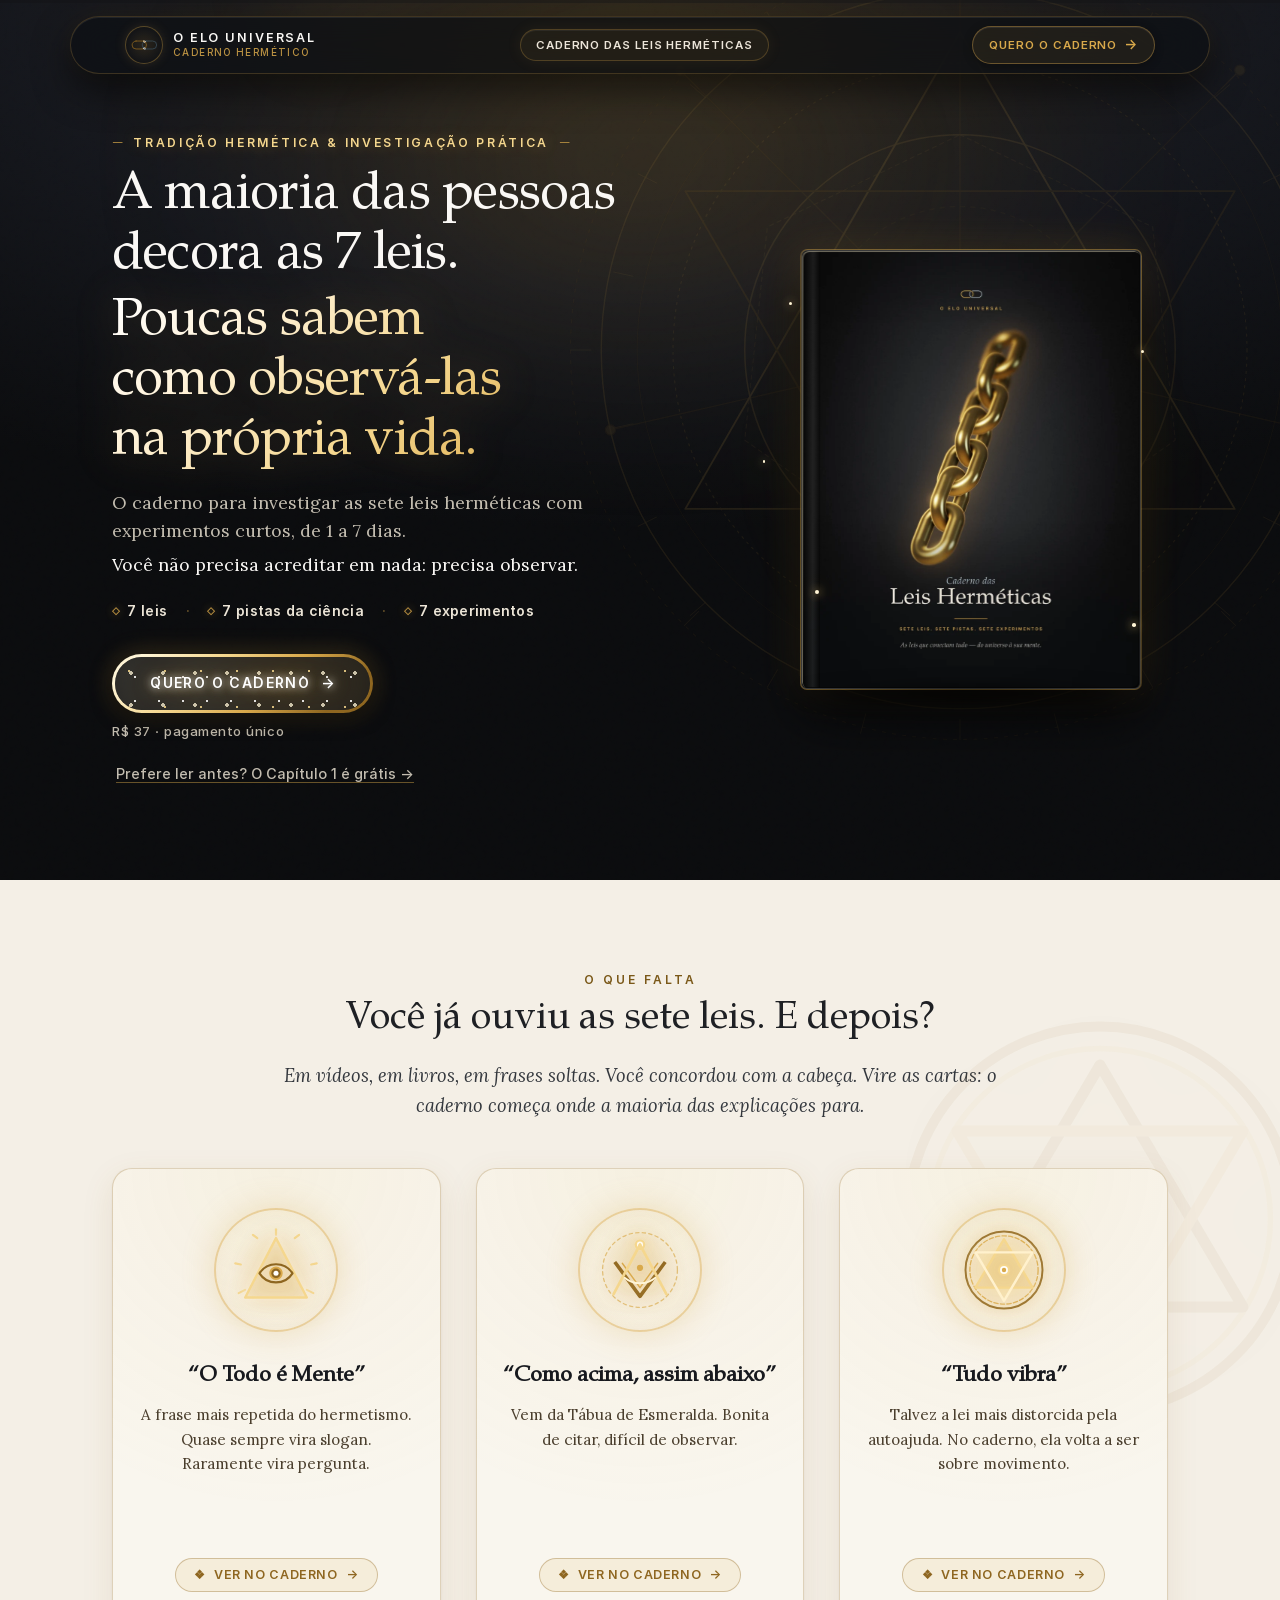
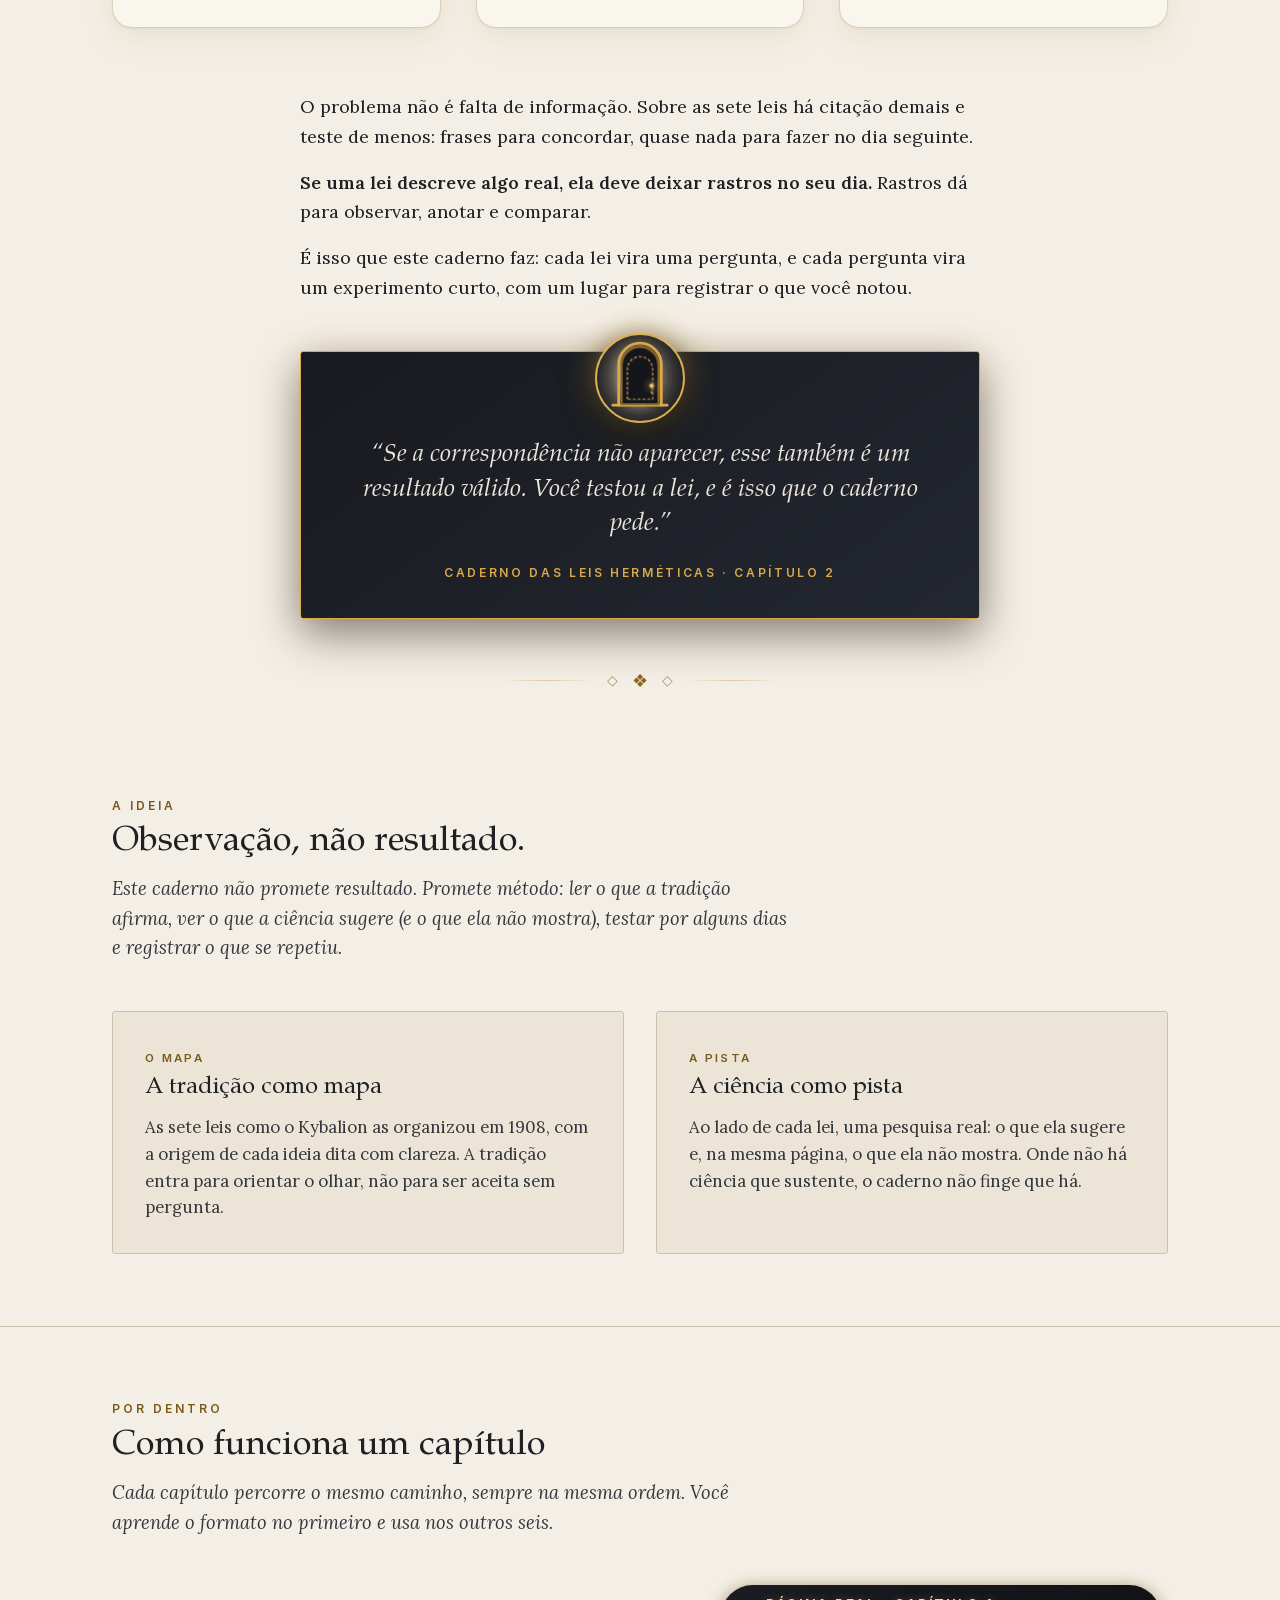
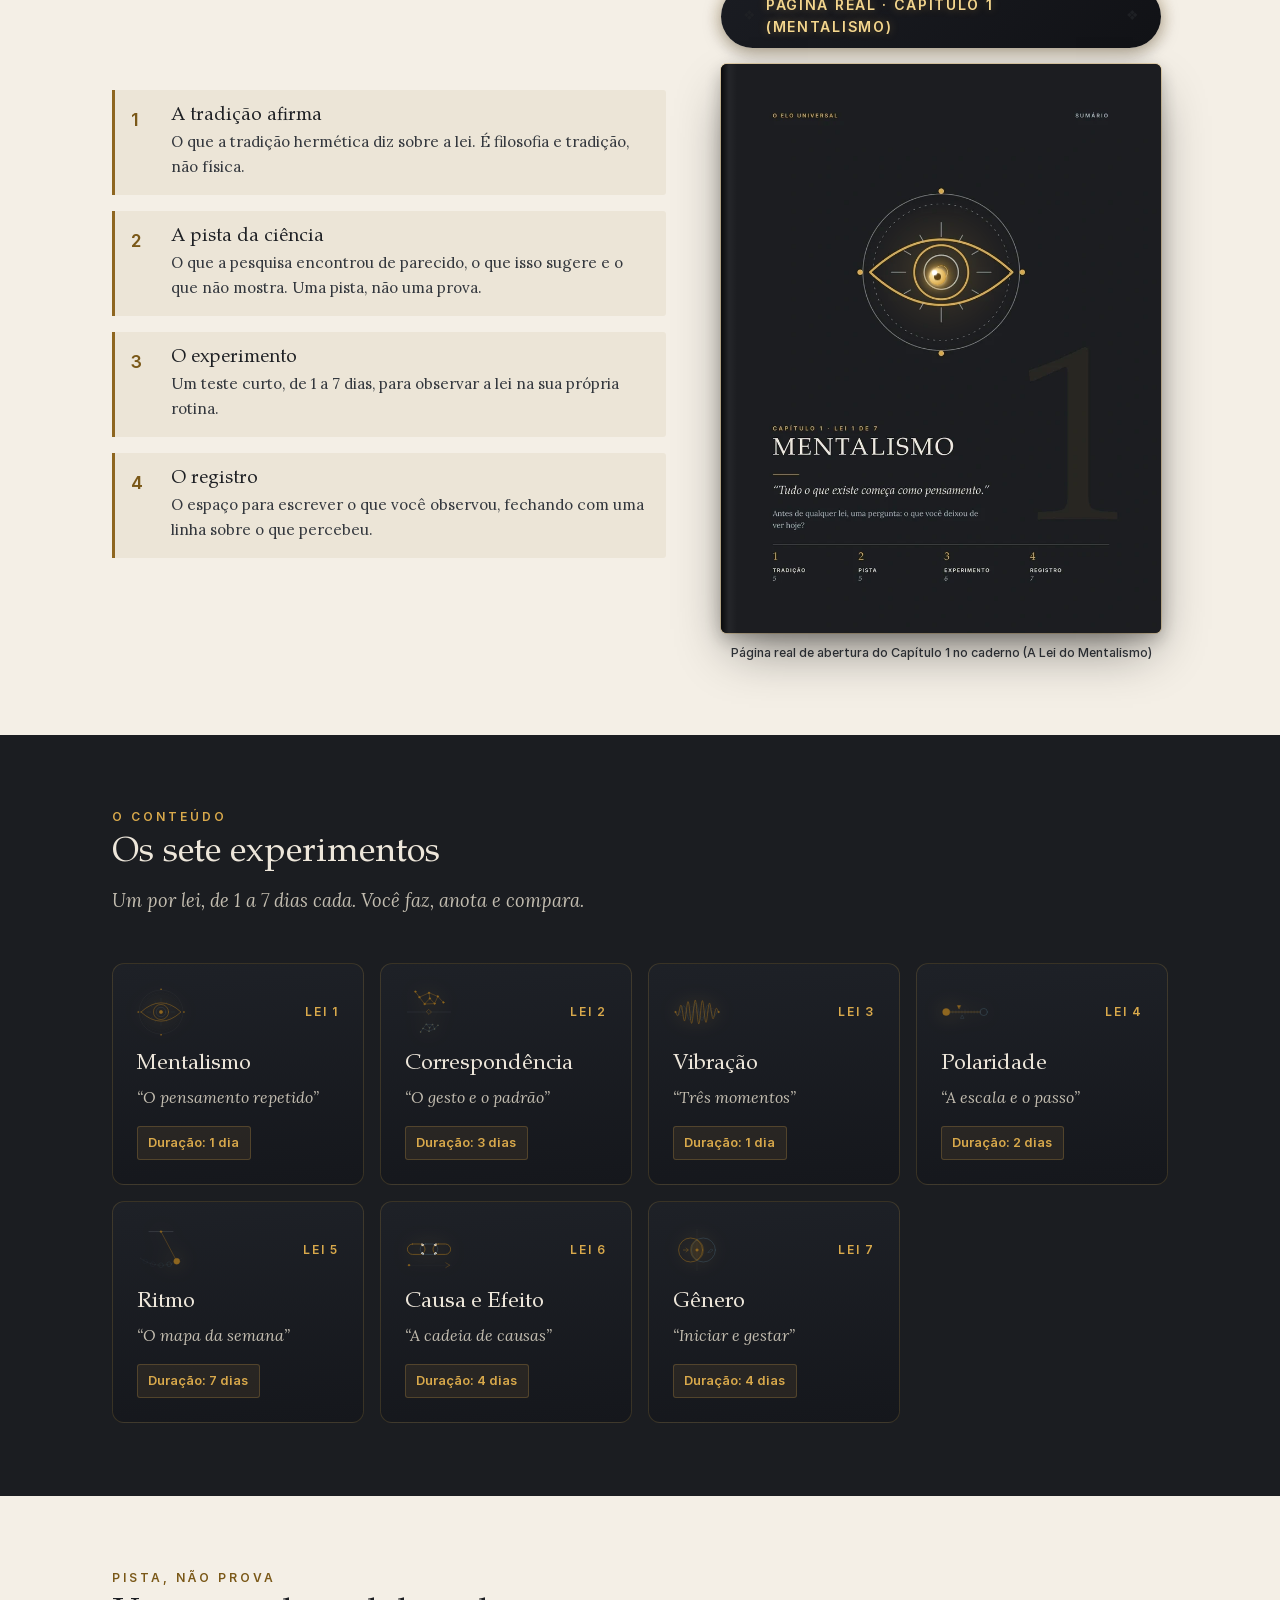
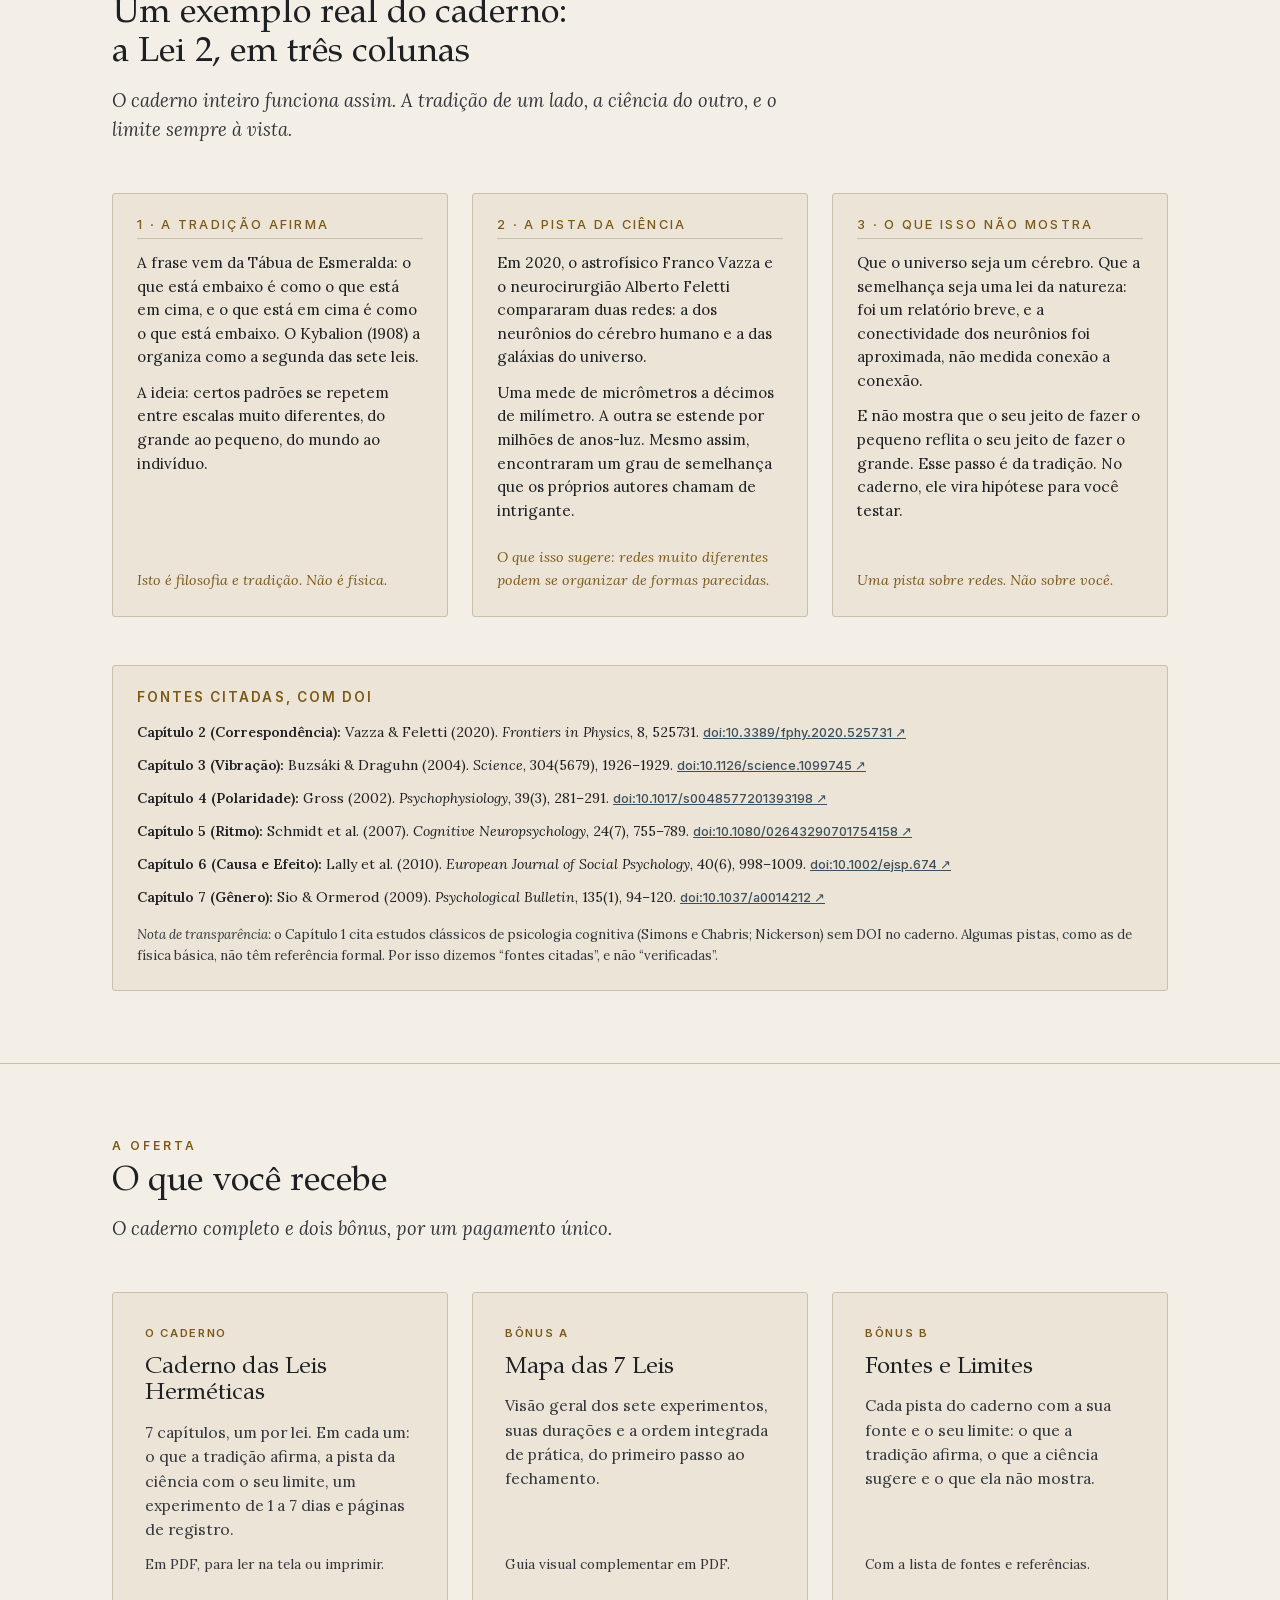
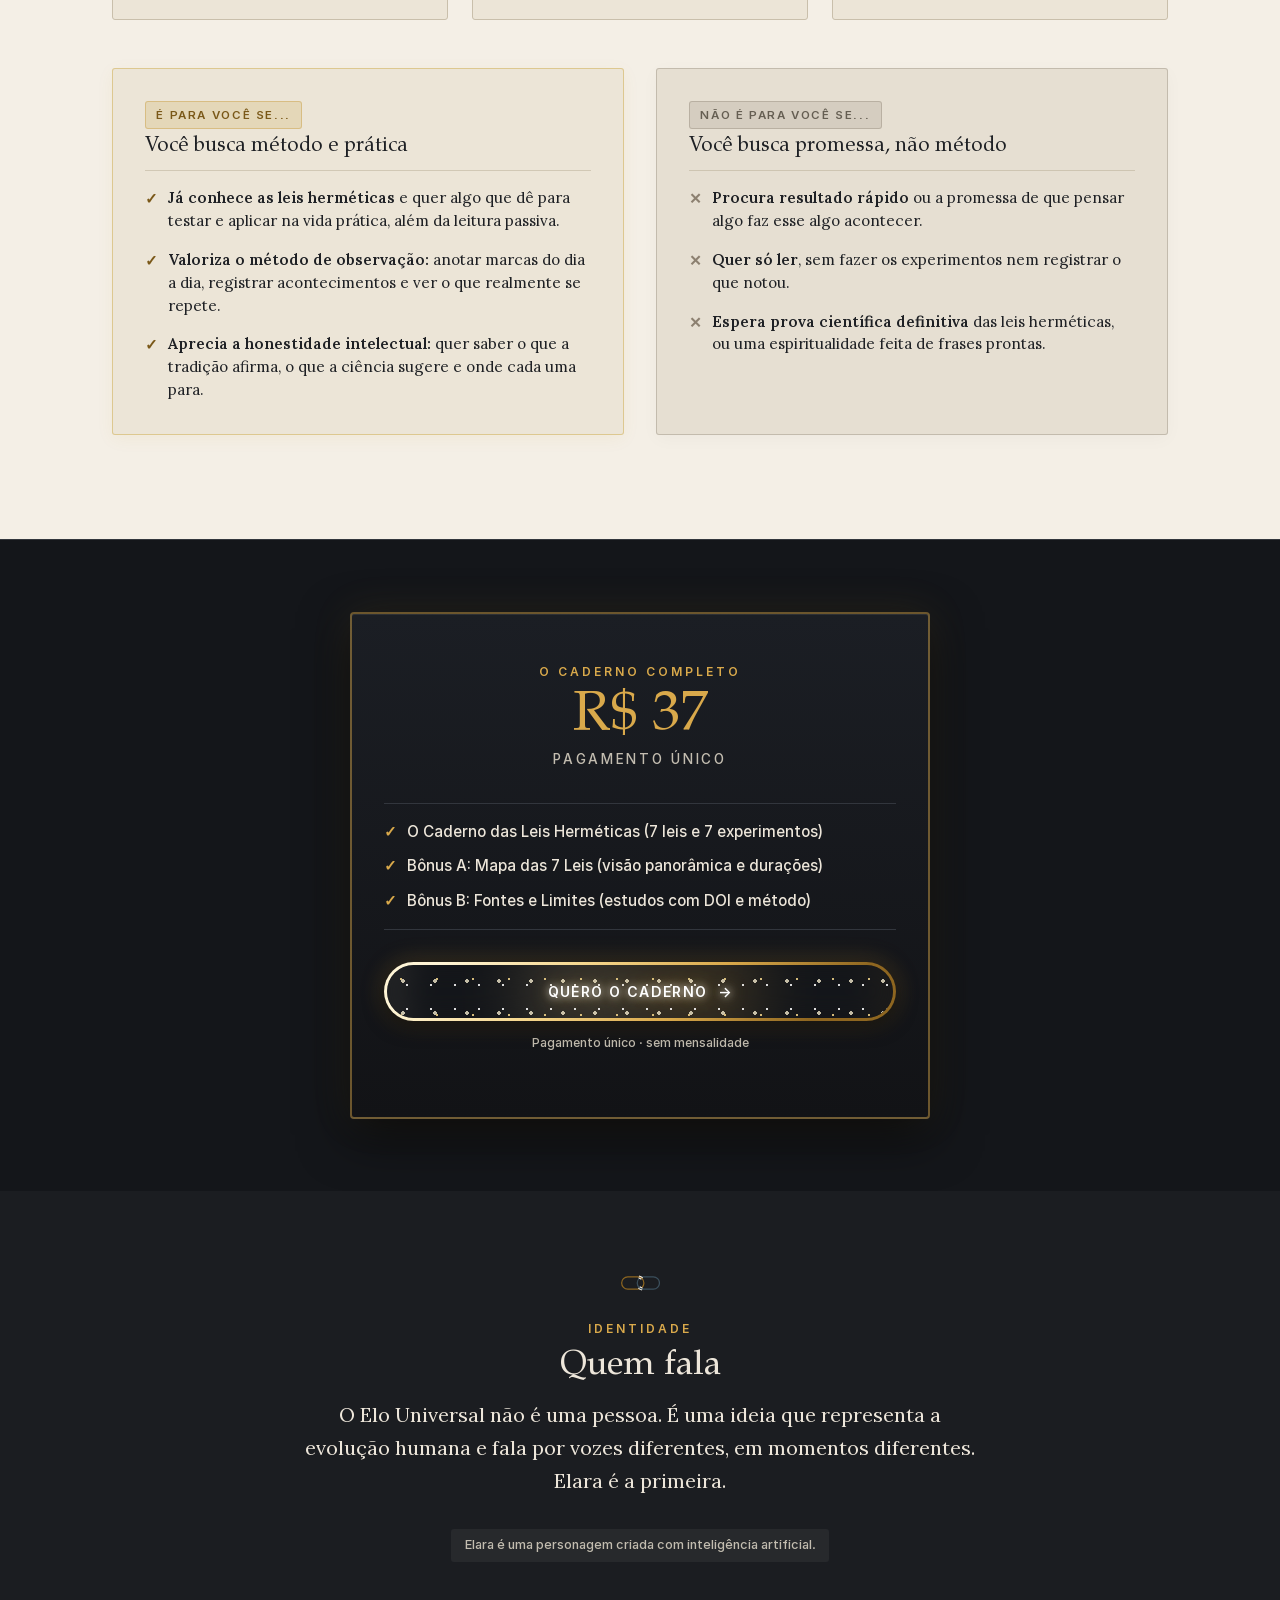
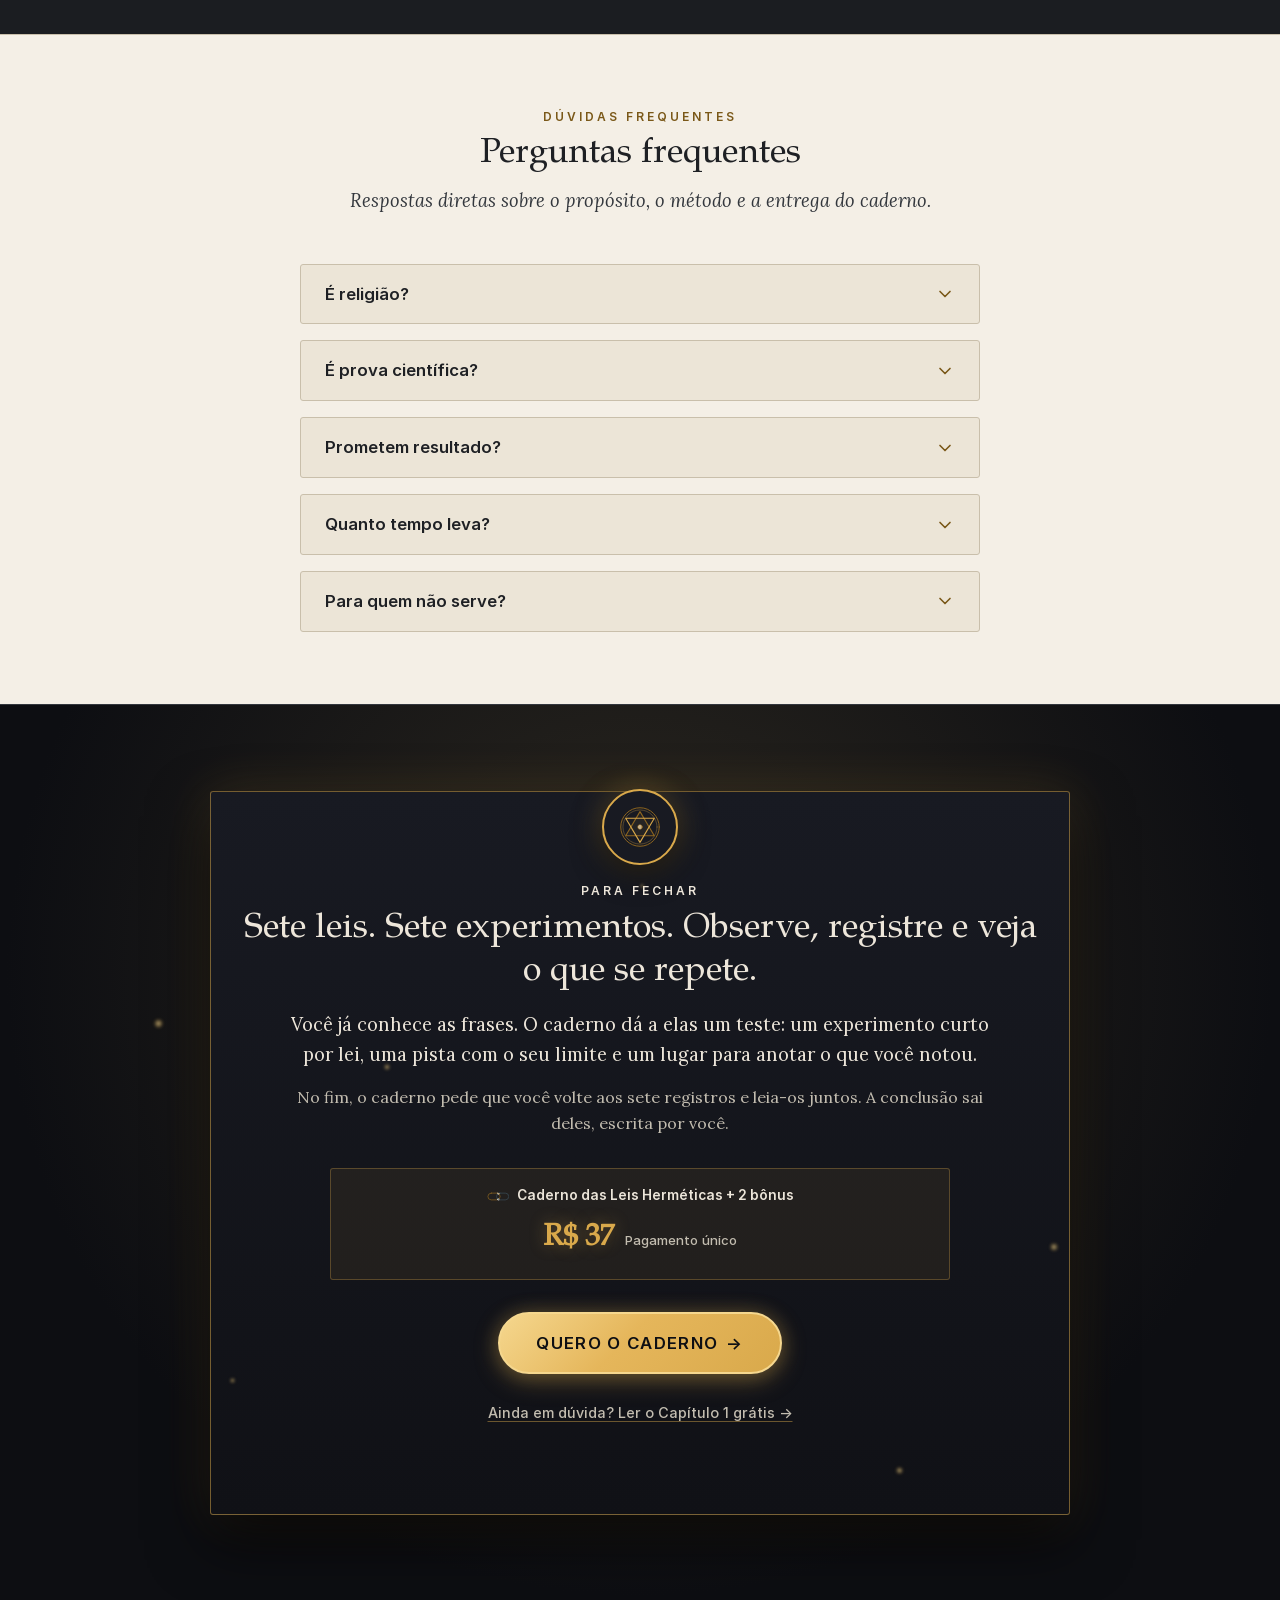
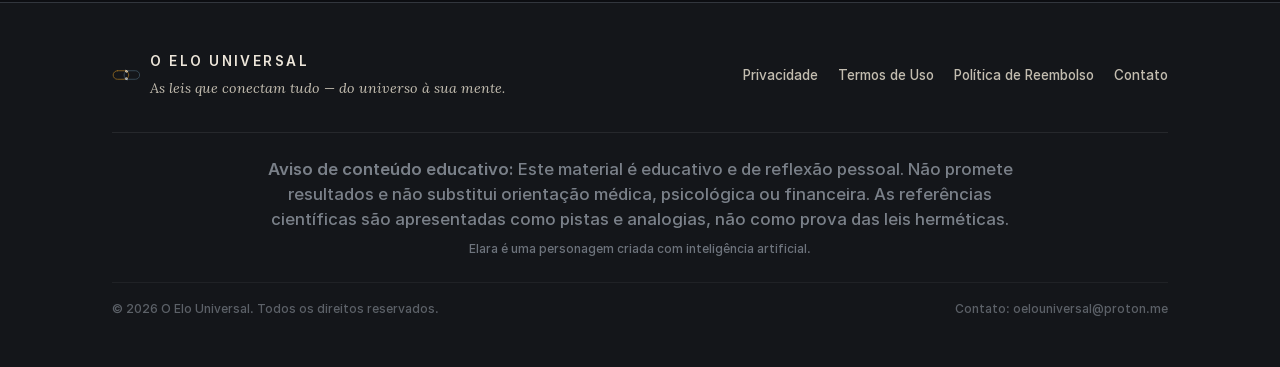
==== site/index.html @ 412111d7 "feat: revisao de copy e funil em tres paginas (vendas, captura, obrigado) Copy e conformidade - Text" ====
<!DOCTYPE html>
<html lang="pt-BR">
<head>
  <meta charset="utf-8">
  <meta name="viewport" content="width=device-width, initial-scale=1.0">
  <title>O Elo Universal: Caderno das Leis Herméticas</title>
  <meta name="description" content="Sete leis, sete pistas, sete experimentos. Você não precisa acreditar em nada: precisa observar. O caderno prático que une tradição e método.">

  <!-- Open Graph / Meta Compartilhamento -->
  <meta property="og:title" content="O Elo Universal: Caderno das Leis Herméticas">
  <meta property="og:description" content="Sete leis, sete pistas, sete experimentos. Você não precisa acreditar em nada: precisa observar.">
  <meta property="og:type" content="website">
  <meta property="og:image" content="assets/img/og-image.jpg">

  <!-- Pré-carregamento de Fontes Críticas Autohospedadas -->
  <link rel="preload" href="assets/fonts/Inter-SemiBold.woff" as="font" type="font/woff" crossorigin>
  <link rel="preload" href="assets/fonts/Pagella-Regular.woff" as="font" type="font/woff" crossorigin>
  <link rel="preload" href="assets/fonts/Lora-Regular.woff" as="font" type="font/woff" crossorigin>

  <!-- Estilos -->
  <link rel="stylesheet" href="css/tokens.css?v=6">
  <link rel="stylesheet" href="css/base.css?v=6">
  <link rel="stylesheet" href="css/components.css?v=24">
</head>
<body>
  <!-- Acessibilidade: Pular para o conteúdo principal -->
  <a href="#hero" class="skip-link">Pular para o conteúdo principal</a>

  <!-- Linha de Progresso Áurea do Leitor (Scroll-Linked) -->
  <div class="scroll-progress-container" aria-hidden="true">
    <div class="scroll-progress-bar" id="scroll-progress-bar"></div>
  </div>

  <!-- Banner de Desenvolvimento (Visível apenas em DEV_MODE) -->
  <div class="dev-banner dev-only" id="dev-banner">
    <div>
      <span class="dev-banner-badge">Fase 2 / Dev</span>
      <span>Modo dev (localhost ou ?dev=1). Pendências de config.js aparecem marcadas em amarelo.</span>
    </div>
  </div>

  <!-- Cabeçalho Flutuante com Efeito Glassmórfico (Inspiração Overworld & Nocturne) -->
  <header class="site-header" id="site-header">
    <div class="container header-container">
      <a href="#hero" class="brand-link" aria-label="O Elo Universal — Início">
        <span class="brand-seal" aria-hidden="true">
          <img src="assets/svg/marca-elo_claro.svg" alt="" class="brand-logo" width="30" height="30">
        </span>
        <div class="brand-text-block">
          <span class="brand-text">O Elo Universal</span>
          <span class="brand-edition">Caderno Hermético</span>
        </div>
      </a>
      <div class="header-center-info">
        <span class="header-product-badge">
          <span class="badge-text">Caderno das Leis Herméticas</span>
        </span>
      </div>
      <a href="https://checkout.wiven.com.br/checkout/cmwgi7hp1004901pwfzy4sq1q?offer=3V9KZ68" class="header-cta cta-checkout" data-track="clique_cta_primario" data-track-local="header" rel="noopener noreferrer">
        <span class="header-cta-label">Quero o caderno</span>
        <span class="header-cta-glyph" aria-hidden="true">→</span>
      </a>
    </div>
  </header>

  <main id="main-content">
    <!-- Seção 1: Hero (Metade do Esforço — Seção 6.1 do Briefing / Seção 5 da Estratégia) -->
    <section id="hero" class="hero-section" data-track="view_secao">
      <!-- Película de Granulação Alquímica (Film Grain Overlay — Inspiração Overworld) -->
      <div class="hero-grain-overlay" aria-hidden="true"></div>

      <!-- Iluminação Volumétrica Sagrada e Feixe Central -->
      <div class="hero-ambient-glow" aria-hidden="true"></div>
      <div class="hero-beam-light" aria-hidden="true"></div>

      <!-- Grande Astrolábio Hermético Celeste (Sigilo Geométrico Sagrado — Inspiração Overworld) -->
      <div class="hero-celestial-sigil" aria-hidden="true">
        <svg viewBox="0 0 800 800" class="sigil-svg" xmlns="http://www.w3.org/2000/svg" fill="none" stroke-linecap="round" stroke-linejoin="round">
          <!-- Círculos Concêntricos de Calibração -->
          <circle cx="400" cy="400" r="380" stroke="#8E6620" stroke-width="1.2" stroke-dasharray="3, 7" opacity="0.6"/>
          <circle cx="400" cy="400" r="350" stroke="#D9A94B" stroke-width="1.4" opacity="0.75"/>
          <circle cx="400" cy="400" r="315" stroke="#8E6620" stroke-width="0.9" opacity="0.5"/>
          <circle cx="400" cy="400" r="280" stroke="#D9A94B" stroke-width="1.2" stroke-dasharray="2, 5" opacity="0.65"/>
          <circle cx="400" cy="400" r="210" stroke="#D9A94B" stroke-width="1.5" opacity="0.8"/>
          <circle cx="400" cy="400" r="140" stroke="#8E6620" stroke-width="1.1" stroke-dasharray="4, 6" opacity="0.55"/>
          <circle cx="400" cy="400" r="75" stroke="#D9A94B" stroke-width="1.6" opacity="0.85"/>
          <circle cx="400" cy="400" r="24" stroke="#8E6620" stroke-width="2" fill="rgba(217, 169, 75, 0.08)"/>
          <circle cx="400" cy="400" r="5" fill="#D9A94B"/>

          <!-- Graduações / Ticks Cósmicos dos 28 Ciclos da Obra -->
          <g class="sigil-ticks" stroke="#D9A94B" stroke-width="1" opacity="0.5">
            <line x1="400" y1="20" x2="400" y2="40"/>
            <line x1="400" y1="760" x2="400" y2="780"/>
            <line x1="20" y1="400" x2="40" y2="400"/>
            <line x1="760" y1="400" x2="780" y2="400"/>
            <line x1="131" y1="131" x2="145" y2="145"/>
            <line x1="669" y1="669" x2="655" y2="655"/>
            <line x1="669" y1="131" x2="655" y2="145"/>
            <line x1="131" y1="669" x2="145" y2="655"/>
            <line x1="497" y1="26" x2="492" y2="45"/>
            <line x1="588" y1="71" x2="578" y2="88"/>
            <line x1="663" y1="141" x2="648" y2="154"/>
            <line x1="714" y1="228" x2="696" y2="237"/>
            <line x1="738" y1="324" x2="719" y2="328"/>
            <line x1="303" y1="26" x2="308" y2="45"/>
            <line x1="212" y1="71" x2="222" y2="88"/>
            <line x1="137" y1="141" x2="152" y2="154"/>
            <line x1="86" y1="228" x2="104" y2="237"/>
            <line x1="62" y1="324" x2="81" y2="328"/>
            <line x1="497" y1="774" x2="492" y2="755"/>
            <line x1="588" y1="729" x2="578" y2="712"/>
            <line x1="663" y1="659" x2="648" y2="646"/>
            <line x1="714" y1="572" x2="696" y2="563"/>
            <line x1="738" y1="476" x2="719" y2="472"/>
            <line x1="303" y1="774" x2="308" y2="755"/>
            <line x1="212" y1="729" x2="222" y2="712"/>
            <line x1="137" y1="659" x2="152" y2="646"/>
            <line x1="86" y1="572" x2="104" y2="563"/>
            <line x1="62" y1="476" x2="81" y2="472"/>
          </g>

          <!-- 7 Raios Herméticos Cardinais com Nós Alquímicos -->
          <g class="sigil-rays" stroke="#8E6620" stroke-width="1.2" opacity="0.65">
            <line x1="400" y1="400" x2="400" y2="50"/>
            <circle cx="400" cy="50" r="5" fill="#D9A94B" stroke="#8E6620" stroke-width="1.2"/>
            <line x1="400" y1="400" x2="673" y2="127"/>
            <circle cx="673" cy="127" r="5" fill="#D9A94B" stroke="#8E6620" stroke-width="1.2"/>
            <line x1="400" y1="400" x2="741" y2="478"/>
            <circle cx="741" cy="478" r="5" fill="#D9A94B" stroke="#8E6620" stroke-width="1.2"/>
            <line x1="400" y1="400" x2="552" y2="715"/>
            <circle cx="552" cy="715" r="5" fill="#D9A94B" stroke="#8E6620" stroke-width="1.2"/>
            <line x1="400" y1="400" x2="248" y2="715"/>
            <circle cx="248" cy="715" r="5" fill="#D9A94B" stroke="#8E6620" stroke-width="1.2"/>
            <line x1="400" y1="400" x2="59" y2="478"/>
            <circle cx="59" cy="478" r="5" fill="#D9A94B" stroke="#8E6620" stroke-width="1.2"/>
            <line x1="400" y1="400" x2="127" y2="127"/>
            <circle cx="127" cy="127" r="5" fill="#D9A94B" stroke="#8E6620" stroke-width="1.2"/>
          </g>

          <!-- Triângulo Superior Sagrado (Mentalismo & Fogo) -->
          <polygon points="400,90 668,555 132,555" stroke="#D9A94B" stroke-width="1.8" fill="rgba(217, 169, 75, 0.035)"/>
          <!-- Triângulo Inferior Sagrado (Polaridade & Água) -->
          <polygon points="400,710 668,245 132,245" stroke="#8E6620" stroke-width="1.8" fill="rgba(142, 102, 32, 0.035)"/>

          <!-- Heptagrama Interior (Estrela das 7 Leis) -->
          <polygon points="400,190 588,280 610,488 450,600 350,600 190,488 212,280" stroke="#D9A94B" stroke-width="1" stroke-dasharray="4, 4" opacity="0.45"/>
        </svg>
      </div>

      <div class="container hero-container">
        <div class="hero-grid">
          <!-- Coluna Textual / Proposta de Valor -->
          <div class="hero-content">
            <!-- Kicker Editorial Nobre (Sem Balão) -->
            <div class="hero-kicker-line">
              <span class="hero-kicker-dash" aria-hidden="true">—</span>
              <span class="hero-kicker">Tradição hermética &amp; investigação prática</span>
              <span class="hero-kicker-dash" aria-hidden="true">—</span>
            </div>

            <h1 class="hero-title">
              <span class="hero-title-lead">A maioria das pessoas decora as 7 leis.</span>
              <span class="hero-title-highlight">Poucas sabem como observá-las na própria vida.</span>
            </h1>

            <p class="hero-subtitle">
              O caderno para investigar as sete leis herméticas com experimentos curtos, de 1 a 7 dias.
              <span class="hero-subtitle-highlight">Você não precisa acreditar em nada: precisa observar.</span>
            </p>

            <!-- Tríade do subtítulo da capa: Sete leis. Sete pistas. Sete experimentos. -->
            <div class="hero-triad-row trust-strip" role="list" aria-label="O que há no caderno">
              <span class="triad-item trust-item" role="listitem">
                <span class="triad-symbol trust-glyph" aria-hidden="true">◇</span>
                <span class="triad-text trust-text">7 leis</span>
              </span>
              <span class="triad-separator trust-separator" aria-hidden="true">·</span>
              <span class="triad-item trust-item" role="listitem">
                <span class="triad-symbol trust-glyph" aria-hidden="true">◇</span>
                <span class="triad-text trust-text">7 pistas da ciência</span>
              </span>
              <span class="triad-separator trust-separator" aria-hidden="true">·</span>
              <span class="triad-item trust-item" role="listitem">
                <span class="triad-symbol trust-glyph" aria-hidden="true">◇</span>
                <span class="triad-text trust-text">7 experimentos</span>
              </span>
            </div>

            <!-- Ações Principais / CTAs -->
            <div class="hero-actions">
              <a href="https://checkout.wiven.com.br/checkout/cmwgi7hp1004901pwfzy4sq1q?offer=3V9KZ68" class="btn-primary btn-cosmic-stars cta-checkout" data-track="clique_cta_primario" data-track-local="hero" rel="noopener noreferrer">
                <div class="stars-container" aria-hidden="true">
                  <div class="stars-field"></div>
                </div>
                <div class="glow-aura" aria-hidden="true">
                  <div class="glow-circle"></div>
                  <div class="glow-circle"></div>
                </div>
                <strong class="btn-label">
                  <span>Quero o caderno</span>
                  <span class="btn-arrow" aria-hidden="true">→</span>
                </strong>
              </a>
            </div>
            <p class="hero-price-note">R$ 37 · pagamento único</p>
            <a href="capitulo-1.html" class="link-discreto hero-isca-link link-isca" data-track="clique_cta_secundario" data-track-local="hero">Prefere ler antes? O Capítulo 1 é grátis →</a>

            <!-- Linha de Eco Dinâmica (Condicionada a UTM Campaign válida) -->
            <div id="echo-line" class="echo-line" role="status" aria-live="polite"></div>
          </div>

          <!-- Coluna Visual / Mockup Editorial do Livro com Capa Real -->
          <div class="hero-visual parallax-layer" data-parallax-speed="0.08">
            <div class="book-glow" aria-hidden="true"></div>
            <!-- Partículas de Poeira Estelar Alquímica (Floating Stardust Sparks) -->
            <div class="book-stardust-field" aria-hidden="true">
              <span class="stardust-spark s1"></span>
              <span class="stardust-spark s2"></span>
              <span class="stardust-spark s3"></span>
              <span class="stardust-spark s4"></span>
              <span class="stardust-spark s5"></span>
            </div>
            <div class="book-mockup-wrapper">
              <div class="book-mockup">
                <div class="book-rim-light" aria-hidden="true"></div>
                <div class="book-spine-effect" aria-hidden="true"></div>
                <picture>
                  <source media="(max-width: 600px)" srcset="assets/img/capa-com-titulo-mobile.webp" type="image/webp">
                  <source media="(min-width: 601px)" srcset="assets/img/capa-com-titulo.webp" type="image/webp">
                  <img src="assets/img/capa-com-titulo.webp" alt="Capa real de O Elo Universal: Caderno das Leis Herméticas com os sete elos de ouro e título" class="book-image" width="900" height="1164" fetchpriority="high">
                </picture>
                <div class="book-shimmer-sweep" aria-hidden="true"></div>
              </div>
              <div class="book-ground-shadow" aria-hidden="true"></div>
            </div>
          </div>
        </div>
      </div>
    </section>

    <!-- ====================================================================
         Seção 2: O Conhecimento Velado (A Tensão)
         ==================================================================== -->
    <section id="tensao" class="section section-light tensao-section" data-track="view_secao">
      <!-- Marca d'Água Parallax Mística (Selo Sagrado Flutuante) -->
      <div class="parallax-watermark watermark-tensao" aria-hidden="true">
        <img src="assets/svg/simbolo-selo.svg" alt="" width="440" height="440" loading="lazy">
      </div>

      <div class="container">
        <div class="section-header tensao-header">
          <span class="section-kicker">O que falta</span>
          <h2 class="section-title">Você já ouviu as sete leis. E depois?</h2>
          <p class="section-lead tensao-lead">Em vídeos, em livros, em frases soltas. Você concordou com a cabeça. Vire as cartas: o caderno começa onde a maioria das explicações para.</p>
        </div>

        <!-- Grade dos Símbolos Sagrados e Ordens Iniciáticas (Scroll Natural Fluido e Símbolos Vivos) -->
        <div class="iniciatic-symbols-grid" id="iniciatic-symbols-grid">
          <!-- Card 1: O Olho que Tudo Vê e o Triângulo Radiante -->
          <div class="symbol-card symbol-card-olho" id="card-symbol-olho">
              <div class="first-content">
                <div class="symbol-icon-wrapper">
                  <svg viewBox="0 0 80 80" class="symbol-svg symbol-svg-olho" xmlns="http://www.w3.org/2000/svg" aria-hidden="true" fill="none" stroke-linecap="round" stroke-linejoin="round">
                    <!-- Raios de Iluminação e Consciência -->
                    <g class="olho-raios">
                      <line x1="40" y1="3" x2="40" y2="8" stroke="#D9A94B" stroke-width="2"/>
                      <line x1="57" y1="11" x2="61" y2="8" stroke="#D9A94B" stroke-width="2"/>
                      <line x1="23" y1="11" x2="19" y2="8" stroke="#D9A94B" stroke-width="2"/>
                      <line x1="72" y1="35" x2="77" y2="34" stroke="#D9A94B" stroke-width="2"/>
                      <line x1="8" y1="35" x2="3" y2="34" stroke="#D9A94B" stroke-width="2"/>
                      <line x1="68" y1="58" x2="74" y2="61" stroke="#D9A94B" stroke-width="1.8"/>
                      <line x1="12" y1="58" x2="6" y2="61" stroke="#D9A94B" stroke-width="1.8"/>
                    </g>
                    <!-- Triângulo Sagrado (cresce e acende dourado com o scroll) -->
                    <polygon class="olho-triangulo" points="40,11 68,65 12,65" stroke="#8E6620" stroke-width="2.2" fill="rgba(217,169,75,0.08)"/>
                    <!-- Estrutura do Olho Central (Mentalismo) -->
                    <g class="olho-corpo">
                      <path class="olho-palpebra" d="M25 43 C32 32, 48 32, 55 43 C48 54, 32 54, 25 43 Z" stroke="#8E6620" stroke-width="2" fill="rgba(244,239,230,0.18)"/>
                      <circle class="olho-iris" cx="40" cy="43" r="5.2" stroke="#D9A94B" stroke-width="1.8" fill="#8E6620"/>
                      <circle class="olho-pupila" cx="40" cy="43" r="2.3" fill="#FFFFFF"/>
                    </g>
                  </svg>
                </div>
                <h3 class="symbol-title">“O Todo é Mente”</h3>
                <p class="symbol-desc">A frase mais repetida do hermetismo. Quase sempre vira slogan. Raramente vira pergunta.</p>
                <button class="btn-card-revelar" type="button" aria-label="Ver como o caderno trabalha a Lei do Mentalismo">
                  <span class="btn-rev-spark" aria-hidden="true">❖</span>
                  <span class="btn-rev-label">Ver no caderno</span>
                  <span class="btn-rev-arrow" aria-hidden="true">→</span>
                </button>
              </div>
              <div class="second-content">
                <div class="second-symbol-crest second-crest-olho" aria-hidden="true">
                  <svg viewBox="0 0 80 80" class="mini-crest-svg" fill="none">
                    <polygon points="40,13 67,63 13,63" stroke="#F5D78E" stroke-width="2.2" fill="rgba(217,169,75,0.2)"/>
                    <path d="M25 43 C32 33, 48 33, 55 43 C48 53, 32 53, 25 43 Z" stroke="#F5D78E" stroke-width="1.8" fill="rgba(255,255,255,0.15)"/>
                    <circle cx="40" cy="43" r="4.8" fill="#D9A94B"/>
                    <circle cx="40" cy="43" r="2.2" fill="#FFFFFF"/>
                  </svg>
                </div>
                <span class="second-badge">❖ 1ª Lei · Mentalismo</span>
                <h4 class="second-title">O pensamento repetido</h4>
                <p class="second-desc">Por um dia, você marca cada vez que um pensamento volta e anota o que notou em volta. A pista: o gorila que muitos não viram num vídeo. A atenção filtra o que se vê.</p>
                <button class="btn-card-retornar" type="button" aria-label="Voltar para a frente da carta">
                  ← Voltar
                </button>
                <div class="second-footer">
                  <span class="second-link">Experimento de 1 dia · Capítulo 1</span>
                </div>
              </div>
            </div>

            <!-- Card 2: O Compasso e o Esquadro -->
            <div class="symbol-card symbol-card-compasso" id="card-symbol-compasso">
              <div class="first-content">
                <div class="symbol-icon-wrapper">
                  <svg viewBox="0 0 80 80" class="symbol-svg symbol-svg-compasso" xmlns="http://www.w3.org/2000/svg" aria-hidden="true" fill="none" stroke-linecap="round" stroke-linejoin="round">
                    <!-- Círculo geométrico de fundo -->
                    <circle class="compasso-circulo-fundo" cx="40" cy="40" r="34" stroke="#8E6620" stroke-width="1.2" stroke-dasharray="3 3"/>
                    <!-- Esquadro da Matéria (Base de pedra) -->
                    <g class="esquadro-estrutura">
                      <polyline class="esquadro-haste-grossa" points="18,34 40,64 62,34" stroke="#8E6620" stroke-width="3.2" stroke-linecap="square"/>
                      <polyline class="esquadro-haste-fina" points="24,34 40,56 56,34" stroke="#D9A94B" stroke-width="1.4"/>
                    </g>
                    <!-- Compasso do Espírito (Acende dourado e se movimenta) -->
                    <g class="compasso-ferramenta">
                      <circle class="compasso-articulacao" cx="40" cy="17" r="3.8" stroke="#8E6620" stroke-width="2" fill="#ECE5D7"/>
                      <!-- Perna esquerda -->
                      <line class="compasso-perna compasso-esq" x1="40" y1="17" x2="16" y2="62" stroke="#8E6620" stroke-width="2.5"/>
                      <!-- Perna direita -->
                      <line class="compasso-perna compasso-dir" x1="40" y1="17" x2="64" y2="62" stroke="#8E6620" stroke-width="2.5"/>
                      <!-- Arco graduado móvel -->
                      <path class="compasso-arco-graduado" d="M26 47 A22 22 0 0 0 54 47" stroke="#D9A94B" stroke-width="1.6" fill="none"/>
                    </g>
                    <!-- Ponto central de equilíbrio -->
                    <circle class="compasso-ponto-central" cx="40" cy="38" r="2.8" fill="#D9A94B"/>
                  </svg>
                </div>
                <h3 class="symbol-title">“Como acima, assim abaixo”</h3>
                <p class="symbol-desc">Vem da Tábua de Esmeralda. Bonita de citar, difícil de observar.</p>
                <button class="btn-card-revelar" type="button" aria-label="Ver como o caderno trabalha a Lei da Correspondência">
                  <span class="btn-rev-spark" aria-hidden="true">❖</span>
                  <span class="btn-rev-label">Ver no caderno</span>
                  <span class="btn-rev-arrow" aria-hidden="true">→</span>
                </button>
              </div>
              <div class="second-content">
                <div class="second-symbol-crest second-crest-compasso" aria-hidden="true">
                  <svg viewBox="0 0 80 80" class="mini-crest-svg" fill="none">
                    <circle cx="40" cy="40" r="32" stroke="#8E6620" stroke-width="1.2" stroke-dasharray="3 3"/>
                    <polyline points="20,34 40,62 60,34" stroke="#8E6620" stroke-width="2.6"/>
                    <line x1="40" y1="18" x2="20" y2="60" stroke="#F5D78E" stroke-width="2.2"/>
                    <line x1="40" y1="18" x2="60" y2="60" stroke="#F5D78E" stroke-width="2.2"/>
                    <circle cx="40" cy="18" r="3.2" fill="#ECE5D7" stroke="#F5D78E" stroke-width="1.6"/>
                    <path d="M28 47 A18 18 0 0 0 52 47" stroke="#FFF5D6" stroke-width="1.6"/>
                    <circle cx="40" cy="38" r="2.2" fill="#D9A94B"/>
                  </svg>
                </div>
                <span class="second-badge">❖ 2ª Lei · Correspondência</span>
                <h4 class="second-title">O gesto e o padrão</h4>
                <p class="second-desc">Em 3 dias, você compara um gesto miúdo que repete sem pensar com um padrão maior da sua vida. Anota o que combina e, com o mesmo cuidado, o que não combina.</p>
                <button class="btn-card-retornar" type="button" aria-label="Voltar para a frente da carta">
                  ← Voltar
                </button>
                <div class="second-footer">
                  <span class="second-link">Experimento de 3 dias · Capítulo 2</span>
                </div>
              </div>
            </div>

            <!-- Card 3: O Selo Hermético / Estrela de Salomão Giratória -->
            <div class="symbol-card symbol-card-selo" id="card-symbol-selo">
              <div class="first-content">
                <div class="symbol-icon-wrapper">
                  <svg viewBox="0 0 80 80" class="symbol-svg symbol-svg-selo" xmlns="http://www.w3.org/2000/svg" aria-hidden="true" fill="none" stroke-linecap="round" stroke-linejoin="round">
                    <!-- Anéis Externos Alquímicos -->
                    <circle class="selo-anel-externo" cx="40" cy="40" r="35" stroke="#8E6620" stroke-width="1.8"/>
                    <circle class="selo-anel-interno" cx="40" cy="40" r="31" stroke="#D9A94B" stroke-width="1.2" stroke-dasharray="4 2"/>
                    <!-- A Estrela Alquímica Giratória (Hexagrama de Transmutação) -->
                    <g class="selo-estrela-giratoria">
                      <!-- Triângulo superior (Fogo / Céu) -->
                      <polygon class="estrela-tri-fogo" points="40,12 66,56 14,56" stroke="#8E6620" stroke-width="2.2" fill="rgba(217,169,75,0.08)"/>
                      <!-- Triângulo inferior (Água / Terra) -->
                      <polygon class="estrela-tri-agua" points="40,68 66,24 14,24" stroke="#D9A94B" stroke-width="2.2" fill="rgba(142,102,32,0.08)"/>
                      <!-- Ponto central de união hermética -->
                      <circle class="selo-centro-circ" cx="40" cy="40" r="4.5" stroke="#8E6620" stroke-width="1.8" fill="#F4EFE6"/>
                      <circle class="selo-centro-ponto" cx="40" cy="40" r="2" fill="#D9A94B"/>
                    </g>
                  </svg>
                </div>
                <h3 class="symbol-title">“Tudo vibra”</h3>
                <p class="symbol-desc">Talvez a lei mais distorcida pela autoajuda. No caderno, ela volta a ser sobre movimento.</p>
                <button class="btn-card-revelar" type="button" aria-label="Ver como o caderno trabalha a Lei da Vibração">
                  <span class="btn-rev-spark" aria-hidden="true">❖</span>
                  <span class="btn-rev-label">Ver no caderno</span>
                  <span class="btn-rev-arrow" aria-hidden="true">→</span>
                </button>
              </div>
              <div class="second-content">
                <div class="second-symbol-crest second-crest-selo" aria-hidden="true">
                  <svg viewBox="0 0 80 80" class="mini-crest-svg" fill="none">
                    <circle cx="40" cy="40" r="32" stroke="#D9A94B" stroke-width="1.4" stroke-dasharray="4 2"/>
                    <g class="mini-seal-spin">
                      <polygon points="40,15 64,55 16,55" stroke="#F5D78E" stroke-width="2" fill="rgba(217,169,75,0.2)"/>
                      <polygon points="40,65 64,25 16,25" stroke="#FFF1CD" stroke-width="2" fill="rgba(245,215,142,0.2)"/>
                      <circle cx="40" cy="40" r="3.5" fill="#D9A94B"/>
                      <circle cx="40" cy="40" r="1.5" fill="#FFFFFF"/>
                    </g>
                  </svg>
                </div>
                <span class="second-badge">❖ 3ª Lei · Vibração</span>
                <h4 class="second-title">Três momentos</h4>
                <p class="second-desc">Manhã, tarde e noite: um minuto para registrar o seu estado. À noite, você compara e procura onde esteve a mudança. Uma pista sobre movimento, não sobre atração.</p>
                <button class="btn-card-retornar" type="button" aria-label="Voltar para a frente da carta">
                  ← Voltar
                </button>
                <div class="second-footer">
                  <span class="second-link">Experimento de 1 dia · Capítulo 3</span>
                </div>
              </div>
            </div>
          </div>

        <!-- O Manifesto da Tensão e Despertar -->
        <div class="tensao-content">
          <p class="tensao-paragraph">O problema não é falta de informação. Sobre as sete leis há citação demais e teste de menos: frases para concordar, quase nada para fazer no dia seguinte.</p>

          <p class="tensao-paragraph"><strong>Se uma lei descreve algo real, ela deve deixar rastros no seu dia.</strong> Rastros dá para observar, anotar e comparar.</p>

          <p class="tensao-paragraph">É isso que este caderno faz: cada lei vira uma pergunta, e cada pergunta vira um experimento curto, com um lugar para registrar o que você notou.</p>

          <div class="tensao-manifesto-box reveal-trigger">
            <!-- Medalhão Superior Ampliado com a Porta Iniciática Animada -->
            <div class="manifesto-seal" aria-hidden="true">
              <svg class="manifesto-door-svg" viewBox="0 0 64 76" xmlns="http://www.w3.org/2000/svg" aria-hidden="true" fill="none">
                <defs>
                  <radialGradient id="portalDoorLight" cx="45%" cy="50%" r="55%">
                    <stop offset="0%" stop-color="#FFF5D6" stop-opacity="1"/>
                    <stop offset="35%" stop-color="#F5D78E" stop-opacity="0.85"/>
                    <stop offset="70%" stop-color="#D9A94B" stop-opacity="0.45"/>
                    <stop offset="100%" stop-color="#8E6620" stop-opacity="0"/>
                  </radialGradient>
                </defs>
                <!-- Feixe de luz emanando de dentro da câmara iniciática -->
                <path class="door-inner-glow" d="M12 66 L12 26 A20 20 0 0 1 52 26 L52 66 Z" fill="url(#portalDoorLight)"/>
                
                <!-- Batente de pedra esculpida e arco românico exterior -->
                <path class="door-frame" d="M10 66 L10 24 A22 22 0 0 1 54 24 L54 66" stroke="#D9A94B" stroke-width="2.8" stroke-linecap="round"/>
                <!-- Soleira de pedra sagrada -->
                <line class="door-threshold" x1="4" y1="66" x2="60" y2="66" stroke="#D9A94B" stroke-width="2.8" stroke-linecap="round"/>
                
                <!-- A Folha da Porta Animada (Entreabre com o scroll e no hover) -->
                <g class="door-leaf-wrapper">
                  <path class="door-leaf-wood" d="M13 65 L13 25 A19 19 0 0 1 51 25 L51 65 Z" stroke="#8E6620" stroke-width="2" fill="#14161B"/>
                  <path class="door-inner-panel" d="M19 60 L19 29 A13 13 0 0 1 45 29 L45 60 Z" stroke="#D9A94B" stroke-width="1.2" stroke-dasharray="3 2" fill="none"/>
                  <!-- Puxador e fechadura áurea -->
                  <circle class="door-knob" cx="44" cy="46" r="2.4" fill="#F5D78E" stroke="#8E6620" stroke-width="1"/>
                  <path class="door-keyhole-accent" d="M44 50 L43 54 L45 54 Z" fill="#D9A94B"/>
                </g>
              </svg>
            </div>
            <blockquote class="manifesto-quote">
              “Se a correspondência não aparecer, esse também é um resultado válido. Você testou a lei, e é isso que o caderno pede.”
            </blockquote>
            <span class="manifesto-author">Caderno das Leis Herméticas · Capítulo 2</span>
          </div>
        </div>

        <div class="ornamental-divider" aria-hidden="true">
          <span class="ornamental-diamond">◇</span>
          <span class="ornamental-flourish">❖</span>
          <span class="ornamental-diamond">◇</span>
        </div>
      </div>
    </section>

    <!-- ====================================================================
         Seção 3: A Chave Prática — O Despertar do Método
         ==================================================================== -->
    <section id="ideia" class="section section-light" style="padding-top: var(--space-lg);" data-track="view_secao">
      <div class="container">
        <div class="section-header">
          <span class="section-kicker">A ideia</span>
          <h2 class="section-title">Observação, não resultado.</h2>
          <p class="section-lead">Este caderno não promete resultado. Promete método: ler o que a tradição afirma, ver o que a ciência sugere (e o que ela não mostra), testar por alguns dias e registrar o que se repetiu.</p>
        </div>
        <div class="ideia-grid">
          <div class="ideia-card">
            <span class="card-badge-top">O mapa</span>
            <h3>A tradição como mapa</h3>
            <p>As sete leis como o Kybalion as organizou em 1908, com a origem de cada ideia dita com clareza. A tradição entra para orientar o olhar, não para ser aceita sem pergunta.</p>
          </div>
          <div class="ideia-card">
            <span class="card-badge-top">A pista</span>
            <h3>A ciência como pista</h3>
            <p>Ao lado de cada lei, uma pesquisa real: o que ela sugere e, na mesma página, o que ela não mostra. Onde não há ciência que sustente, o caderno não finge que há.</p>
          </div>
        </div>
      </div>
    </section>

    <!-- ====================================================================
         Seção 4: Como Funciona cada Capítulo — O Rito de Cada Lei
         ==================================================================== -->
    <section id="capitulo" class="section section-light" style="border-top: 1px solid var(--color-rule);" data-track="view_secao">
      <div class="container">
        <div class="section-header">
          <span class="section-kicker">Por dentro</span>
          <h2 class="section-title">Como funciona um capítulo</h2>
          <p class="section-lead">Cada capítulo percorre o mesmo caminho, sempre na mesma ordem. Você aprende o formato no primeiro e usa nos outros seis.</p>
        </div>
        <div class="capitulo-layout">
          <div class="capitulo-passos stagger-grid">
            <div class="passo-item reveal-trigger">
              <span class="passo-numero">1</span>
              <div class="passo-info">
                <h4>A tradição afirma</h4>
                <p>O que a tradição hermética diz sobre a lei. É filosofia e tradição, não física.</p>
              </div>
            </div>
            <div class="passo-item reveal-trigger">
              <span class="passo-numero">2</span>
              <div class="passo-info">
                <h4>A pista da ciência</h4>
                <p>O que a pesquisa encontrou de parecido, o que isso sugere e o que não mostra. Uma pista, não uma prova.</p>
              </div>
            </div>
            <div class="passo-item reveal-trigger">
              <span class="passo-numero">3</span>
              <div class="passo-info">
                <h4>O experimento</h4>
                <p>Um teste curto, de 1 a 7 dias, para observar a lei na sua própria rotina.</p>
              </div>
            </div>
            <div class="passo-item reveal-trigger">
              <span class="passo-numero">4</span>
              <div class="passo-info">
                <h4>O registro</h4>
                <p>O espaço para escrever o que você observou, fechando com uma linha sobre o que percebeu.</p>
              </div>
            </div>
          </div>
          <div class="capitulo-amostra-wrapper">
            <div class="notebook-sample-frame reveal-trigger">
              <!-- Título / Badge de Destaque da Abertura Oficial -->
              <div class="sample-tag-badge">
                <span class="sample-tag-icon">❖</span>
                <span class="sample-tag-text">Página real · Capítulo 1 (Mentalismo)</span>
                <span class="sample-tag-icon">❖</span>
              </div>
              
              <div class="sample-page-binder dark-page">
                <img src="assets/img/amostra_p4.webp" alt="Página de abertura do Capítulo 1 (Lei do Mentalismo) do Caderno das Leis Herméticas, com o ornamento da lei e os quatro passos do capítulo" class="amostra-img" width="800" height="1035" loading="lazy">
                
                <!-- O Olho Vivo de Mentalismo que observa e se mexe em direções aleatórias -->
                <div class="living-eye-portal" aria-hidden="true">
                  <!-- Aura de respiração cósmica dourada -->
                  <div class="living-eye-glow"></div>
                  <!-- Pupila Viva com reflexo e movimento sacádico -->
                  <div class="living-pupil-socket">
                    <div class="living-pupil">
                      <span class="pupil-core"></span>
                      <span class="pupil-glint"></span>
                    </div>
                  </div>
                </div>

                <div class="sample-page-crease dark-crease" aria-hidden="true"></div>
              </div>
              <p class="amostra-caption">Página real de abertura do Capítulo 1 no caderno (A Lei do Mentalismo)</p>
            </div>
          </div>
        </div>
      </div>
    </section>

    <!-- ====================================================================
         Seção 5: Os Sete Experimentos de Campo (Conteúdo Prático)
         ==================================================================== -->
    <section id="experimentos" class="section section-dark" data-track="view_secao">
      <div class="container">
        <div class="section-header">
          <span class="section-kicker">O conteúdo</span>
          <h2 class="section-title">Os sete experimentos</h2>
          <p class="section-lead">Um por lei, de 1 a 7 dias cada. Você faz, anota e compara.</p>
        </div>
        <div class="experimentos-grid stagger-grid">
          <!-- Lei 1 -->
          <article class="card-experimento reveal-trigger" id="exp-1">
            <div class="card-exp-top">
              <img src="assets/svg/01-mentalismo_claro.svg" alt="Ornamento Mentalismo" class="exp-ornamento" width="48" height="48" loading="lazy">
              <span class="exp-numero">Lei 1</span>
            </div>
            <h3>Mentalismo</h3>
            <p class="exp-nome">“O pensamento repetido”</p>
            <span class="exp-duracao">Duração: 1 dia</span>
          </article>
          <!-- Lei 2 -->
          <article class="card-experimento reveal-trigger" id="exp-2">
            <div class="card-exp-top">
              <img src="assets/svg/02-correspondencia_claro.svg" alt="Ornamento Correspondência" class="exp-ornamento" width="48" height="48" loading="lazy">
              <span class="exp-numero">Lei 2</span>
            </div>
            <h3>Correspondência</h3>
            <p class="exp-nome">“O gesto e o padrão”</p>
            <span class="exp-duracao">Duração: 3 dias</span>
          </article>
          <!-- Lei 3 -->
          <article class="card-experimento reveal-trigger" id="exp-3">
            <div class="card-exp-top">
              <img src="assets/svg/03-vibracao_claro.svg" alt="Ornamento Vibração" class="exp-ornamento" width="48" height="48" loading="lazy">
              <span class="exp-numero">Lei 3</span>
            </div>
            <h3>Vibração</h3>
            <p class="exp-nome">“Três momentos”</p>
            <span class="exp-duracao">Duração: 1 dia</span>
          </article>
          <!-- Lei 4 -->
          <article class="card-experimento reveal-trigger" id="exp-4">
            <div class="card-exp-top">
              <img src="assets/svg/04-polaridade_claro.svg" alt="Ornamento Polaridade" class="exp-ornamento" width="48" height="48" loading="lazy">
              <span class="exp-numero">Lei 4</span>
            </div>
            <h3>Polaridade</h3>
            <p class="exp-nome">“A escala e o passo”</p>
            <span class="exp-duracao">Duração: 2 dias</span>
          </article>
          <!-- Lei 5 -->
          <article class="card-experimento reveal-trigger" id="exp-5">
            <div class="card-exp-top">
              <img src="assets/svg/05-ritmo_claro.svg" alt="Ornamento Ritmo" class="exp-ornamento" width="48" height="48" loading="lazy">
              <span class="exp-numero">Lei 5</span>
            </div>
            <h3>Ritmo</h3>
            <p class="exp-nome">“O mapa da semana”</p>
            <span class="exp-duracao">Duração: 7 dias</span>
          </article>
          <!-- Lei 6 -->
          <article class="card-experimento reveal-trigger" id="exp-6">
            <div class="card-exp-top">
              <img src="assets/svg/06-causa-e-efeito_claro.svg" alt="Ornamento Causa e Efeito" class="exp-ornamento" width="48" height="48" loading="lazy">
              <span class="exp-numero">Lei 6</span>
            </div>
            <h3>Causa e Efeito</h3>
            <p class="exp-nome">“A cadeia de causas”</p>
            <span class="exp-duracao">Duração: 4 dias</span>
          </article>
          <!-- Lei 7 -->
          <article class="card-experimento reveal-trigger" id="exp-7">
            <div class="card-exp-top">
              <img src="assets/svg/07-genero_claro.svg" alt="Ornamento Gênero" class="exp-ornamento" width="48" height="48" loading="lazy">
              <span class="exp-numero">Lei 7</span>
            </div>
            <h3>Gênero</h3>
            <p class="exp-nome">“Iniciar e gestar”</p>
            <span class="exp-duracao">Duração: 4 dias</span>
          </article>
        </div>
      </div>
    </section>

    <!-- ====================================================================
         Seção 6: A Intersecção Oculta — Ciência e Tradição
         ==================================================================== -->
    <section id="pista" class="section section-light" data-track="view_secao">
      <div class="container">
        <div class="section-header">
          <span class="section-kicker">Pista, não prova</span>
          <h2 class="section-title">Um exemplo real do caderno: a Lei 2, em três colunas</h2>
          <p class="section-lead">O caderno inteiro funciona assim. A tradição de um lado, a ciência do outro, e o limite sempre à vista.</p>
        </div>
        <div class="pista-cols">
          <!-- Coluna 1: Tradição (texto do Capítulo 2, content.json) -->
          <div class="col-pista">
            <h4>1 · A tradição afirma</h4>
            <p>A frase vem da Tábua de Esmeralda: o que está embaixo é como o que está em cima, e o que está em cima é como o que está embaixo. O Kybalion (1908) a organiza como a segunda das sete leis.</p>
            <p>A ideia: certos padrões se repetem entre escalas muito diferentes, do grande ao pequeno, do mundo ao indivíduo.</p>
            <div class="col-pista-seal">Isto é filosofia e tradição. Não é física.</div>
          </div>
          <!-- Coluna 2: Pista -->
          <div class="col-pista">
            <h4>2 · A pista da ciência</h4>
            <p>Em 2020, o astrofísico Franco Vazza e o neurocirurgião Alberto Feletti compararam duas redes: a dos neurônios do cérebro humano e a das galáxias do universo.</p>
            <p>Uma mede de micrômetros a décimos de milímetro. A outra se estende por milhões de anos-luz. Mesmo assim, encontraram um grau de semelhança que os próprios autores chamam de intrigante.</p>
            <div class="col-pista-seal">O que isso sugere: redes muito diferentes podem se organizar de formas parecidas.</div>
          </div>
          <!-- Coluna 3: Limite -->
          <div class="col-pista">
            <h4>3 · O que isso não mostra</h4>
            <p>Que o universo seja um cérebro. Que a semelhança seja uma lei da natureza: foi um relatório breve, e a conectividade dos neurônios foi aproximada, não medida conexão a conexão.</p>
            <p>E não mostra que o seu jeito de fazer o pequeno reflita o seu jeito de fazer o grande. Esse passo é da tradição. No caderno, ele vira hipótese para você testar.</p>
            <div class="col-pista-seal">Uma pista sobre redes. Não sobre você.</div>
          </div>
        </div>

        <!-- Fontes com DOI Clicável (Capítulos 2 a 7) -->
        <div class="fontes-bloco">
          <h4>Fontes citadas, com DOI</h4>
          <ul class="fontes-lista">
            <li class="fonte-item">
              <strong>Capítulo 2 (Correspondência):</strong> Vazza & Feletti (2020). <em>Frontiers in Physics</em>, 8, 525731.
              <a href="https://doi.org/10.3389/fphy.2020.525731" target="_blank" rel="noopener noreferrer" class="fonte-doi-link" data-track="clique_doi" data-track-local="cap2">
                doi:10.3389/fphy.2020.525731 ↗
              </a>
            </li>
            <li class="fonte-item">
              <strong>Capítulo 3 (Vibração):</strong> Buzsáki & Draguhn (2004). <em>Science</em>, 304(5679), 1926–1929.
              <a href="https://doi.org/10.1126/science.1099745" target="_blank" rel="noopener noreferrer" class="fonte-doi-link" data-track="clique_doi" data-track-local="cap3">
                doi:10.1126/science.1099745 ↗
              </a>
            </li>
            <li class="fonte-item">
              <strong>Capítulo 4 (Polaridade):</strong> Gross (2002). <em>Psychophysiology</em>, 39(3), 281–291.
              <a href="https://doi.org/10.1017/s0048577201393198" target="_blank" rel="noopener noreferrer" class="fonte-doi-link" data-track="clique_doi" data-track-local="cap4">
                doi:10.1017/s0048577201393198 ↗
              </a>
            </li>
            <li class="fonte-item">
              <strong>Capítulo 5 (Ritmo):</strong> Schmidt et al. (2007). <em>Cognitive Neuropsychology</em>, 24(7), 755–789.
              <a href="https://doi.org/10.1080/02643290701754158" target="_blank" rel="noopener noreferrer" class="fonte-doi-link" data-track="clique_doi" data-track-local="cap5">
                doi:10.1080/02643290701754158 ↗
              </a>
            </li>
            <li class="fonte-item">
              <strong>Capítulo 6 (Causa e Efeito):</strong> Lally et al. (2010). <em>European Journal of Social Psychology</em>, 40(6), 998–1009.
              <a href="https://doi.org/10.1002/ejsp.674" target="_blank" rel="noopener noreferrer" class="fonte-doi-link" data-track="clique_doi" data-track-local="cap6">
                doi:10.1002/ejsp.674 ↗
              </a>
            </li>
            <li class="fonte-item">
              <strong>Capítulo 7 (Gênero):</strong> Sio & Ormerod (2009). <em>Psychological Bulletin</em>, 135(1), 94–120.
              <a href="https://doi.org/10.1037/a0014212" target="_blank" rel="noopener noreferrer" class="fonte-doi-link" data-track="clique_doi" data-track-local="cap7">
                doi:10.1037/a0014212 ↗
              </a>
            </li>
          </ul>
          <p style="font-size: 0.82rem; color: var(--color-tinta-suave); margin-top: 1rem; margin-bottom: 0;">
            <em>Nota de transparência:</em> o Capítulo 1 cita estudos clássicos de psicologia cognitiva (Simons e Chabris; Nickerson) sem DOI no caderno. Algumas pistas, como as de física básica, não têm referência formal. Por isso dizemos “fontes citadas”, e não “verificadas”.
          </p>
        </div>
      </div>
    </section>

    <!-- ====================================================================
         Seção 7: O Que Você Recebe — A Oferta
         ==================================================================== -->
    <section id="oferta" class="section section-light" style="border-top: 1px solid var(--color-rule);" data-track="view_secao">
      <div class="container">
        <div class="section-header">
          <span class="section-kicker">A Oferta</span>
          <h2 class="section-title">O que você recebe</h2>
          <p class="section-lead">O caderno completo e dois bônus, por um pagamento único.</p>
        </div>
        <div class="oferta-grid">
          <div class="oferta-card">
            <span class="oferta-badge">O caderno</span>
            <h3>Caderno das Leis Herméticas</h3>
            <p>7 capítulos, um por lei. Em cada um: o que a tradição afirma, a pista da ciência com o seu limite, um experimento de 1 a 7 dias e páginas de registro.</p>
            <p style="font-size: 0.85rem; color: var(--color-tinta-suave); margin-top: auto;">Em PDF, para ler na tela ou imprimir.</p>
          </div>
          <div class="oferta-card">
            <span class="oferta-badge">Bônus A</span>
            <h3>Mapa das 7 Leis</h3>
            <p>Visão geral dos sete experimentos, suas durações e a ordem integrada de prática, do primeiro passo ao fechamento.</p>
            <p style="font-size: 0.85rem; color: var(--color-tinta-suave); margin-top: auto;">Guia visual complementar em PDF.</p>
          </div>
          <div class="oferta-card">
            <span class="oferta-badge">Bônus B</span>
            <h3>Fontes e Limites</h3>
            <p>Cada pista do caderno com a sua fonte e o seu limite: o que a tradição afirma, o que a ciência sugere e o que ela não mostra.</p>
            <p style="font-size: 0.85rem; color: var(--color-tinta-suave); margin-top: auto;">Com a lista de fontes e referências.</p>
          </div>
        </div>

        <!-- Bloco de Qualificação: Para quem é vs. Para quem NÃO é -->
        <div class="qualificacao-box" aria-label="Alinhamento de perfil de leitor">
          <div class="qualificacao-col para-quem-sim">
            <div class="qualificacao-header">
              <span class="qualificacao-tag tag-sim">É para você se...</span>
              <h3 class="qualificacao-title">Você busca método e prática</h3>
            </div>
            <ul class="qualificacao-lista">
              <li>
                <span class="qual-icon sim" aria-hidden="true">✓</span>
                <span><strong>Já conhece as leis herméticas</strong> e quer algo que dê para testar e aplicar na vida prática, além da leitura passiva.</span>
              </li>
              <li>
                <span class="qual-icon sim" aria-hidden="true">✓</span>
                <span><strong>Valoriza o método de observação:</strong> anotar marcas do dia a dia, registrar acontecimentos e ver o que realmente se repete.</span>
              </li>
              <li>
                <span class="qual-icon sim" aria-hidden="true">✓</span>
                <span><strong>Aprecia a honestidade intelectual:</strong> quer saber o que a tradição afirma, o que a ciência sugere e onde cada uma para.</span>
              </li>
            </ul>
          </div>

          <div class="qualificacao-col para-quem-nao">
            <div class="qualificacao-header">
              <span class="qualificacao-tag tag-nao">NÃO é para você se...</span>
              <h3 class="qualificacao-title">Você busca promessa, não método</h3>
            </div>
            <ul class="qualificacao-lista">
              <li>
                <span class="qual-icon nao" aria-hidden="true">✕</span>
                <span><strong>Procura resultado rápido</strong> ou a promessa de que pensar algo faz esse algo acontecer.</span>
              </li>
              <li>
                <span class="qual-icon nao" aria-hidden="true">✕</span>
                <span><strong>Quer só ler</strong>, sem fazer os experimentos nem registrar o que notou.</span>
              </li>
              <li>
                <span class="qual-icon nao" aria-hidden="true">✕</span>
                <span><strong>Espera prova científica definitiva</strong> das leis herméticas, ou uma espiritualidade feita de frases prontas.</span>
              </li>
            </ul>
          </div>
        </div>

      </div>
    </section>

    <!-- ====================================================================
         Seção 9: Preço — E (Briefing 6.9)
         ==================================================================== -->
    <section id="preco" class="section section-dark" style="background-color: var(--color-grafite-950); border-top: 1px solid var(--color-rule-dark);" data-track="view_secao">
      <div class="container">
        <div class="preco-card">
          <span class="section-kicker">O caderno completo</span>
          <div class="preco-valor">R$ 37</div>
          <div class="preco-tipo">Pagamento único</div>

          <ul class="preco-recap">
            <li>O Caderno das Leis Herméticas (7 leis e 7 experimentos)</li>
            <li>Bônus A: Mapa das 7 Leis (visão panorâmica e durações)</li>
            <li>Bônus B: Fontes e Limites (estudos com DOI e método)</li>
          </ul>

          <a href="https://checkout.wiven.com.br/checkout/cmwgi7hp1004901pwfzy4sq1q?offer=3V9KZ68" class="btn-primary btn-cosmic-stars cta-checkout" style="width: 100%; font-size: 1.05rem;" data-track="clique_cta_primario" data-track-local="preco" rel="noopener noreferrer">
            <div class="stars-container" aria-hidden="true">
              <div class="stars-field"></div>
            </div>
            <div class="glow-aura" aria-hidden="true">
              <div class="glow-circle"></div>
              <div class="glow-circle"></div>
            </div>
            <strong class="btn-label">
              <span>Quero o caderno</span>
              <span class="btn-arrow" aria-hidden="true">→</span>
            </strong>
          </a>
          <p class="preco-microcopy">Pagamento único · sem mensalidade</p>

          <!-- Linhas condicionais: só aparecem se preenchidas em config.js (Briefing 6.9) -->
          <ul class="preco-config-lines">
            <li data-config="GARANTIA_TEXTO" hidden></li>
            <li data-config="PAGAMENTO_FORMAS_TEXTO" hidden></li>
            <li data-config="ENTREGA_TEXTO" hidden></li>
          </ul>
        </div>
      </div>
    </section>

    <!-- ====================================================================
         Seção 10: Quem Fala — O (Briefing 6.10)
         ==================================================================== -->
    <section id="quem-fala" class="section section-dark" data-track="view_secao">
      <div class="container">
        <div class="quem-fala-wrapper">
          <div class="quem-fala-badge">
            <img src="assets/svg/marca-elo_claro.svg" alt="Marca do Elo" width="40" height="40" loading="lazy">
          </div>
          <span class="section-kicker">Identidade</span>
          <h2 class="section-title">Quem fala</h2>
          <p class="quem-fala-texto">
            O Elo Universal não é uma pessoa. É uma ideia que representa a evolução humana e fala por vozes diferentes, em momentos diferentes. Elara é a primeira.
          </p>
          <span class="elara-aviso">
            Elara é uma personagem criada com inteligência artificial.
          </span>
        </div>
      </div>
    </section>

    <!-- ====================================================================
         Seção 11: Perguntas Frequentes — E (Briefing 6.11)
         ==================================================================== -->
    <section id="faq" class="section section-light" style="border-top: 1px solid var(--color-rule);" data-track="view_secao">
      <div class="container">
        <div class="section-header" style="text-align: center; margin-left: auto; margin-right: auto;">
          <span class="section-kicker">Dúvidas Frequentes</span>
          <h2 class="section-title">Perguntas frequentes</h2>
          <p class="section-lead">Respostas diretas sobre o propósito, o método e a entrega do caderno.</p>
        </div>

        <div class="faq-list">
          <details class="faq-item" data-faq-id="faq-religiao">
            <summary class="faq-summary">
              <span>É religião?</span>
              <svg class="faq-icon" viewBox="0 0 24 24" fill="none" stroke="currentColor" stroke-width="2" stroke-linecap="round" stroke-linejoin="round" aria-hidden="true"><polyline points="6 9 12 15 18 9"></polyline></svg>
            </summary>
            <div class="faq-content">
              <p>Não. A tradição hermética entra como mapa de leitura, não como doutrina. Não há crença a adotar nem comunidade a seguir para usar o caderno.</p>
            </div>
          </details>

          <details class="faq-item" data-faq-id="faq-ciencia">
            <summary class="faq-summary">
              <span>É prova científica?</span>
              <svg class="faq-icon" viewBox="0 0 24 24" fill="none" stroke="currentColor" stroke-width="2" stroke-linecap="round" stroke-linejoin="round" aria-hidden="true"><polyline points="6 9 12 15 18 9"></polyline></svg>
            </summary>
            <div class="faq-content">
              <p>Não. A ciência aparece como pista ou analogia, e cada pista vem acompanhada do que ela <strong>não</strong> mostra. Onde não há respaldo formal, o caderno não finge que há.</p>
            </div>
          </details>

          <details class="faq-item" data-faq-id="faq-resultado">
            <summary class="faq-summary">
              <span>Prometem resultado?</span>
              <svg class="faq-icon" viewBox="0 0 24 24" fill="none" stroke="currentColor" stroke-width="2" stroke-linecap="round" stroke-linejoin="round" aria-hidden="true"><polyline points="6 9 12 15 18 9"></polyline></svg>
            </summary>
            <div class="faq-content">
              <p>Não. A promessa é estritamente de <strong>observação</strong>: um experimento curto por lei, com registro do que você notou no seu dia a dia.</p>
            </div>
          </details>

          <details class="faq-item" data-faq-id="faq-tempo">
            <summary class="faq-summary">
              <span>Quanto tempo leva?</span>
              <svg class="faq-icon" viewBox="0 0 24 24" fill="none" stroke="currentColor" stroke-width="2" stroke-linecap="round" stroke-linejoin="round" aria-hidden="true"><polyline points="6 9 12 15 18 9"></polyline></svg>
            </summary>
            <div class="faq-content">
              <p>Cada experimento dura de 1 a 7 dias. Feitos um depois do outro, somam 22 dias de prática. Você pode fazer no seu ritmo.</p>
            </div>
          </details>

          <!-- Só aparece quando CONFIG.ENTREGA_TEXTO estiver confirmado -->
          <details class="faq-item" data-faq-id="faq-recebimento" data-config="ENTREGA_TEXTO" data-config-target=".faq-content p" hidden>
            <summary class="faq-summary">
              <span>Como recebo o caderno?</span>
              <svg class="faq-icon" viewBox="0 0 24 24" fill="none" stroke="currentColor" stroke-width="2" stroke-linecap="round" stroke-linejoin="round" aria-hidden="true"><polyline points="6 9 12 15 18 9"></polyline></svg>
            </summary>
            <div class="faq-content">
              <p></p>
            </div>
          </details>

          <details class="faq-item" data-faq-id="faq-quem-nao-serve">
            <summary class="faq-summary">
              <span>Para quem não serve?</span>
              <svg class="faq-icon" viewBox="0 0 24 24" fill="none" stroke="currentColor" stroke-width="2" stroke-linecap="round" stroke-linejoin="round" aria-hidden="true"><polyline points="6 9 12 15 18 9"></polyline></svg>
            </summary>
            <div class="faq-content">
              <p>Para quem procura promessas de resultado rápido, prova científica definitiva das leis herméticas ou uma espiritualidade festiva e cheia de slogans.</p>
            </div>
          </details>
        </div>
      </div>
    </section>

    <!-- ====================================================================
         Seção 12: O Portal da Transmutação — CTA Final Místico
         ==================================================================== -->
    <section id="cta-final" class="cta-final-section" data-track="view_secao">
      <!-- Marca d'Água Parallax Mística (O Grande Selo dos Elos) -->
      <div class="parallax-watermark watermark-portal" aria-hidden="true">
        <img src="assets/svg/marca-elo_claro.svg" alt="" width="560" height="560" loading="lazy">
      </div>
      <!-- Partículas Alquímicas Místicas (CSS Puro GPU) -->
      <div class="alchemical-particles" aria-hidden="true">
        <span class="particle p1"></span>
        <span class="particle p2"></span>
        <span class="particle p3"></span>
        <span class="particle p4"></span>
        <span class="particle p5"></span>
        <span class="particle p6"></span>
      </div>
      <div class="container">
        <div class="portal-transmutacao-card reveal-trigger">
          <!-- Medalhão Superior com o Selo Hermético -->
          <div class="portal-seal-crest">
            <img src="assets/svg/simbolo-selo.svg" alt="" class="portal-seal-svg" width="44" height="44" loading="lazy">
          </div>

          <span class="section-kicker">Para fechar</span>
          <h2 class="portal-title">Sete leis. Sete experimentos. Observe, registre e veja o que se repete.</h2>

          <p class="portal-lead">
            Você já conhece as frases. O caderno dá a elas um teste: um experimento curto por lei, uma pista com o seu limite e um lugar para anotar o que você notou.
          </p>

          <p class="portal-text">
            No fim, o caderno pede que você volte aos sete registros e leia-os juntos. A conclusão sai deles, escrita por você.
          </p>

          <!-- Resumo da oferta -->
          <div class="portal-offer-strip">
            <div class="portal-offer-badge">
              <img src="assets/svg/marca-elo_claro.svg" alt="" width="22" height="22" aria-hidden="true">
              <span>Caderno das Leis Herméticas + 2 bônus</span>
            </div>
            <div class="portal-price-tag">
              <span class="portal-price-val">R$ 37</span>
              <span class="portal-price-sub">Pagamento único</span>
            </div>
          </div>

          <div class="portal-actions">
            <a href="https://checkout.wiven.com.br/checkout/cmwgi7hp1004901pwfzy4sq1q?offer=3V9KZ68" class="btn-primary btn-star-burst portal-cta-btn cta-checkout" data-track="clique_cta_primario" data-track-local="cta_final" rel="noopener noreferrer">
              <svg class="burst-star star-1" viewBox="0 0 24 24" fill="none" aria-hidden="true"><path d="M12 0L14.5 9.5L24 12L14.5 14.5L12 24L9.5 14.5L0 12L9.5 9.5L12 0Z" fill="#FFF5D6"/></svg>
              <svg class="burst-star star-2" viewBox="0 0 24 24" fill="none" aria-hidden="true"><path d="M12 0L14.5 9.5L24 12L14.5 14.5L12 24L9.5 14.5L0 12L9.5 9.5L12 0Z" fill="#F5D78E"/></svg>
              <svg class="burst-star star-3" viewBox="0 0 24 24" fill="none" aria-hidden="true"><path d="M12 0L14.5 9.5L24 12L14.5 14.5L12 24L9.5 14.5L0 12L9.5 9.5L12 0Z" fill="#FFF5D6"/></svg>
              <svg class="burst-star star-4" viewBox="0 0 24 24" fill="none" aria-hidden="true"><path d="M12 0L14.5 9.5L24 12L14.5 14.5L12 24L9.5 14.5L0 12L9.5 9.5L12 0Z" fill="#D9A94B"/></svg>
              <svg class="burst-star star-5" viewBox="0 0 24 24" fill="none" aria-hidden="true"><path d="M12 0L14.5 9.5L24 12L14.5 14.5L12 24L9.5 14.5L0 12L9.5 9.5L12 0Z" fill="#F5D78E"/></svg>
              <svg class="burst-star star-6" viewBox="0 0 24 24" fill="none" aria-hidden="true"><path d="M12 0L14.5 9.5L24 12L14.5 14.5L12 24L9.5 14.5L0 12L9.5 9.5L12 0Z" fill="#FFF5D6"/></svg>
              <span class="btn-label">
                <span>Quero o caderno</span>
                <span class="btn-arrow" aria-hidden="true">→</span>
              </span>
            </a>
            <a href="capitulo-1.html" class="link-discreto link-isca" data-track="clique_cta_secundario" data-track-local="cta_final">
              Ainda em dúvida? Ler o Capítulo 1 grátis →
            </a>
          </div>

          <!-- Garantia: só aparece quando CONFIG.GARANTIA_TEXTO estiver confirmado -->
          <div class="portal-guarantee-seal" data-config="GARANTIA_TEXTO" data-config-target=".guarantee-text" hidden>
            <div class="guarantee-icon">
              <svg width="22" height="22" viewBox="0 0 24 24" fill="none" stroke="currentColor" stroke-width="2" aria-hidden="true"><path d="M12 22s8-4 8-10V5l-8-3-8 3v7c0 6 8 10 8 10z"></path></svg>
            </div>
            <div class="guarantee-text"></div>
          </div>
        </div>
      </div>
    </section>
  </main>

  <!-- ====================================================================
       Seção 13: Rodapé — E (Briefing 6.13)
       ==================================================================== -->
  <footer id="rodape" class="site-footer" data-track="view_secao">
    <div class="container">
      <div class="footer-top">
        <div class="footer-brand">
          <img src="assets/svg/marca-elo_claro.svg" alt="Marca do Elo" width="28" height="28" loading="lazy">
          <div>
            <span class="footer-brand-text">O Elo Universal</span>
            <p class="footer-tagline">As leis que conectam tudo — do universo à sua mente.</p>
          </div>
        </div>
        <nav class="footer-nav" aria-label="Navegação secundária do rodapé">
          <a href="privacidade.html">Privacidade</a>
          <a href="termos.html">Termos de Uso</a>
          <a href="reembolso.html">Política de Reembolso</a>
          <a href="mailto:oelouniversal@proton.me">Contato</a>
        </nav>
      </div>

      <div class="footer-disclaimer">
        <p>
          <strong>Aviso de conteúdo educativo:</strong> Este material é educativo e de reflexão pessoal. Não promete resultados e não substitui orientação médica, psicológica ou financeira. As referências científicas são apresentadas como pistas e analogias, não como prova das leis herméticas.
        </p>
        <p style="font-size: 0.75rem; color: #6E747D;">
          Elara é uma personagem criada com inteligência artificial.
        </p>
      </div>

      <div class="footer-bottom">
        <span>© 2026 O Elo Universal. Todos os direitos reservados.</span>
        <span>Contato: oelouniversal@proton.me</span>
      </div>
    </div>
  </footer>

  <!-- Barra Fixa de Conversão e Autoridade -->
  <div id="mobile-sticky-bar" class="mobile-sticky-bar" aria-hidden="true">
    <div class="sticky-content">
      <div class="sticky-brand-icon" aria-hidden="true">
        <img src="assets/svg/marca-elo_claro.svg" alt="" width="20" height="20">
      </div>
      <div class="sticky-details">
        <span class="sticky-title">Caderno das Leis Herméticas</span>
        <span class="sticky-subtitle">R$ 37 · pagamento único</span>
      </div>
    </div>
    <a href="https://checkout.wiven.com.br/checkout/cmwgi7hp1004901pwfzy4sq1q?offer=3V9KZ68" class="sticky-btn cta-checkout" data-track="clique_cta_primario" data-track-local="barra_fixa" rel="noopener noreferrer">
      Quero o caderno
    </a>
  </div>

  <!-- Scripts -->
  <script src="js/config.js?v=24"></script>
  <script src="js/tracking.js?v=24"></script>
  <script src="js/main.js?v=24"></script>
</body>
</html>
---- site/css/tokens.css ----
/* ==========================================================================
   Design Tokens — O Elo Universal: Caderno das Leis Herméticas
   Fonte da verdade: Guia-de-Identidade-Visual.pdf / make_guide.py
   ========================================================================== */

@font-face {
  font-family: 'Pagella';
  src: url('../assets/fonts/Pagella-Regular.woff') format('woff');
  font-weight: 400;
  font-style: normal;
  font-display: swap;
}

@font-face {
  font-family: 'Pagella';
  src: url('../assets/fonts/Pagella-Italic.woff') format('woff');
  font-weight: 400;
  font-style: italic;
  font-display: swap;
}

@font-face {
  font-family: 'Lora';
  src: url('../assets/fonts/Lora-Regular.woff') format('woff');
  font-weight: 400;
  font-style: normal;
  font-display: swap;
}

@font-face {
  font-family: 'Lora';
  src: url('../assets/fonts/Lora-Italic.woff') format('woff');
  font-weight: 400;
  font-style: italic;
  font-display: swap;
}

@font-face {
  font-family: 'Lora';
  src: url('../assets/fonts/Lora-SemiBold.woff') format('woff');
  font-weight: 600;
  font-style: normal;
  font-display: swap;
}

@font-face {
  font-family: 'Inter';
  src: url('../assets/fonts/Inter-Medium.woff') format('woff');
  font-weight: 500;
  font-style: normal;
  font-display: swap;
}

@font-face {
  font-family: 'Inter';
  src: url('../assets/fonts/Inter-SemiBold.woff') format('woff');
  font-weight: 600;
  font-style: normal;
  font-display: swap;
}

:root {
  /* Paleta cromática oficial */
  --color-grafite-950: #14161A;
  --color-grafite-900: #1B1D21;
  --color-grafite-800: #24272D;
  --color-grafite-700: #2E323A;
  --color-papel: #F4EFE6;
  --color-tinta: #1E2024;
  --color-tinta-suave: #33373D;
  --color-ambar-300: #D9A94B;
  --color-ambar-600: #8E6620;
  --color-ambar-700: #7A5818;
  --color-azul-aco-300: #A9BAC5;
  --color-azul-aco-700: #3B4F5C;
  --color-osso: #EDE6DA;
  --color-osso-mute: #C3BDB0;
  --color-rule: #C9BFAB;
  --color-rule-dark: #32363D;

  /* Tipografia */
  --font-title: 'Pagella', Palatino, 'Palatino Linotype', Georgia, serif;
  --font-body: 'Lora', Georgia, 'Times New Roman', serif;
  --font-ui: 'Inter', -apple-system, BlinkMacSystemFont, 'Segoe UI', Roboto, sans-serif;

  /* Espaçamentos */
  --space-2xs: 0.25rem; /* 4px */
  --space-xs: 0.5rem;   /* 8px */
  --space-sm: 0.75rem;  /* 12px */
  --space-md: 1rem;     /* 16px */
  --space-lg: 1.5rem;   /* 24px */
  --space-xl: 2rem;     /* 32px */
  --space-2xl: 3rem;    /* 48px */
  --space-3xl: 4.5rem;  /* 72px */

  /* Bordas & Raios */
  --radius-sm: 3px;
  --radius-md: 4px;
  --radius-lg: 6px;

  /* Sombras editoriais */
  --shadow-subtle: 0 2px 8px rgba(0, 0, 0, 0.2);
  --shadow-card: 0 4px 20px rgba(0, 0, 0, 0.25);
  --shadow-book: 0 16px 40px rgba(0, 0, 0, 0.55), 0 2px 6px rgba(0, 0, 0, 0.4);
  --shadow-glow-gold: 0 0 25px rgba(217, 169, 75, 0.15);

  /* Transições e Movimento */
  --transition-fast: 150ms ease;
  --transition-normal: 250ms ease;

  /* Grid e Largura máxima */
  --max-width-content: 1120px;
  --max-width-text: 680px;
}
---- site/css/base.css ----
/* ==========================================================================
   Base Styles & Reset — O Elo Universal
   ========================================================================== */

*, *::before, *::after {
  box-sizing: border-box;
  margin: 0;
  padding: 0;
}

html {
  font-size: 16px;
  line-height: 1.5;
  text-size-adjust: 100%;
  -webkit-text-size-adjust: 100%;
  scroll-behavior: smooth;
  scroll-padding-top: 5rem;
  background-color: var(--color-grafite-950);
}

body {
  font-family: var(--font-body);
  color: var(--color-osso);
  background-color: var(--color-grafite-900);
  line-height: 1.6;
  -webkit-font-smoothing: antialiased;
  -moz-osx-font-smoothing: grayscale;
  overflow-x: hidden;
  width: 100%;
  min-height: 100vh;
}

/* Acessibilidade & Navegação por Teclado */
.skip-link {
  position: absolute;
  top: -999px;
  left: 1rem;
  z-index: 9999;
  background: var(--color-ambar-300);
  color: var(--color-grafite-950);
  font-family: var(--font-ui);
  font-weight: 600;
  font-size: 0.875rem;
  padding: 0.5rem 1rem;
  border-radius: var(--radius-sm);
  text-decoration: none;
  box-shadow: var(--shadow-subtle);
  transition: top var(--transition-fast);
}

.skip-link:focus {
  top: 1rem;
}

:focus-visible {
  outline: 2px solid var(--color-ambar-300);
  outline-offset: 3px;
}

/* Tipografia Base */
h1, h2, h3, h4, h5, h6 {
  font-family: var(--font-title);
  font-weight: 400;
  color: inherit;
  line-height: 1.15;
}

p {
  margin-bottom: var(--space-md);
  font-size: 1.05rem;
}

p:last-child {
  margin-bottom: 0;
}

a {
  color: inherit;
  text-decoration: none;
  transition: color var(--transition-fast), opacity var(--transition-fast);
}

img, svg {
  display: block;
  max-width: 100%;
  height: auto;
}

button {
  font-family: inherit;
  border: none;
  background: none;
  cursor: pointer;
}

/* Classes Utilitárias de Leitura */
.sr-only {
  position: absolute;
  width: 1px;
  height: 1px;
  padding: 0;
  margin: -1px;
  overflow: hidden;
  clip: rect(0, 0, 0, 0);
  white-space: nowrap;
  border: 0;
}

.container {
  width: 100%;
  max-width: var(--max-width-content);
  margin-left: auto;
  margin-right: auto;
  padding-left: var(--space-md);
  padding-right: var(--space-md);
}

@media (min-width: 820px) {
  .container {
    padding-left: var(--space-xl);
    padding-right: var(--space-xl);
  }
}

/* Respeito a Movimento Reduzido */
@media (prefers-reduced-motion: reduce) {
  html {
    scroll-behavior: auto;
  }

  *, *::before, *::after {
    animation-duration: 0.01ms !important;
    animation-iteration-count: 1 !important;
    transition-duration: 0.01ms !important;
    scroll-behavior: auto !important;
  }
}
---- site/css/components.css ----
/* ==========================================================================
   Components — O Elo Universal: Caderno das Leis Herméticas
   ========================================================================== */

/* --------------------------------------------------------------------------
   Scroll-Linked: Barra de Progresso Áurea do Leitor (60 FPS)
   -------------------------------------------------------------------------- */
.scroll-progress-container {
  position: fixed;
  top: 0;
  left: 0;
  width: 100%;
  height: 2.5px;
  background: rgba(18, 19, 22, 0.4);
  z-index: 9999;
  pointer-events: none;
}

.scroll-progress-bar {
  height: 100%;
  width: 100%;
  transform-origin: 0 50%;
  transform: scaleX(0);
  background: linear-gradient(90deg, #9C7026 0%, #D49A32 45%, #F5D78E 85%, #FFFFFF 100%);
  box-shadow: 0 0 10px rgba(217, 169, 75, 0.8), 0 0 3px #FFF9ED;
  will-change: transform;
}

@supports (animation-timeline: scroll()) {
  .scroll-progress-bar {
    animation: scrollProgress linear auto;
    animation-timeline: scroll();
  }

  @keyframes scrollProgress {
    from {
      transform: scaleX(0);
    }
    to {
      transform: scaleX(1);
    }
  }
}

@media (prefers-reduced-motion: reduce) {
  .scroll-progress-container {
    display: none;
  }
}

/* --------------------------------------------------------------------------
   Header Flutuante com Efeito Glassmórfico (Inspiração Overworld & Nocturne)
   -------------------------------------------------------------------------- */
.site-header {
  position: fixed;
  top: 0;
  left: 0;
  right: 0;
  width: 100%;
  z-index: 950;
  background-color: rgba(13, 14, 18, 0.85);
  backdrop-filter: blur(18px) saturate(180%);
  -webkit-backdrop-filter: blur(18px) saturate(180%);
  border-bottom: 1px solid rgba(217, 169, 75, 0.2);
  padding: 0.65rem 0;
  transition: all 0.35s cubic-bezier(0.16, 1, 0.3, 1);
  will-change: transform, background-color, border-color, box-shadow;
}

@media (min-width: 820px) {
  .site-header {
    top: 16px;
    left: 50%;
    right: auto;
    transform: translateX(-50%);
    width: calc(100% - 48px);
    max-width: 1140px;
    border-radius: 999px;
    border: 1px solid rgba(217, 169, 75, 0.22);
    background-color: rgba(14, 16, 21, 0.76);
    backdrop-filter: blur(20px) saturate(190%);
    -webkit-backdrop-filter: blur(20px) saturate(190%);
    box-shadow: 0 16px 36px rgba(0, 0, 0, 0.55), inset 0 1px 0 rgba(255, 255, 255, 0.08), 0 0 24px rgba(217, 169, 75, 0.06);
    padding: 0.55rem 1.35rem;
  }

  .site-header.is-scrolled {
    background-color: rgba(11, 12, 16, 0.92);
    border-color: rgba(217, 169, 75, 0.38);
    box-shadow: 0 20px 48px rgba(0, 0, 0, 0.75), inset 0 1px 0 rgba(255, 255, 255, 0.12), 0 0 28px rgba(217, 169, 75, 0.12);
  }
}

.site-header .container.header-container {
  display: flex;
  align-items: center;
  justify-content: space-between;
  gap: 0.75rem;
}

.brand-link {
  display: flex;
  align-items: center;
  gap: 0.65rem;
  text-decoration: none;
  min-width: 0;
}

.brand-seal {
  display: flex;
  align-items: center;
  justify-content: center;
  width: 38px;
  height: 38px;
  border-radius: 50%;
  background: radial-gradient(circle, rgba(217, 169, 75, 0.14) 0%, rgba(217, 169, 75, 0.02) 70%);
  border: 1px solid rgba(217, 169, 75, 0.35);
  box-shadow: 0 0 12px rgba(217, 169, 75, 0.15);
  transition: transform 0.3s cubic-bezier(0.16, 1, 0.3, 1), border-color 0.3s ease, box-shadow 0.3s ease;
  flex-shrink: 0;
}

.brand-link:hover .brand-seal {
  transform: scale(1.08) rotate(4deg);
  border-color: #F5D78E;
  box-shadow: 0 0 20px rgba(217, 169, 75, 0.38);
}

.brand-logo {
  width: 26px;
  height: 26px;
  display: block;
}

.brand-text-block {
  display: flex;
  flex-direction: column;
  line-height: 1.15;
}

.brand-text {
  font-family: var(--font-ui);
  font-weight: 700;
  font-size: 0.78rem;
  letter-spacing: 0.15em;
  text-transform: uppercase;
  color: #FAF8F5;
  transition: color var(--transition-fast);
  white-space: nowrap;
}

.brand-edition {
  font-family: var(--font-ui);
  font-size: 0.62rem;
  letter-spacing: 0.14em;
  text-transform: uppercase;
  color: var(--color-ambar-300);
  opacity: 0.85;
  margin-top: 1px;
}

.brand-link:hover .brand-text {
  color: var(--color-ambar-300);
}

.header-center-info {
  display: none;
}

@media (min-width: 960px) {
  .header-center-info {
    display: flex;
    align-items: center;
    justify-content: center;
  }

  .header-product-badge {
    display: inline-flex;
    align-items: center;
    gap: 0.6rem;
    padding: 0.35rem 0.95rem;
    border-radius: 999px;
    background: rgba(217, 169, 75, 0.06);
    border: 1px solid rgba(217, 169, 75, 0.25);
    box-shadow: inset 0 1px 0 rgba(255, 255, 255, 0.06), 0 0 16px rgba(217, 169, 75, 0.08);
    font-family: var(--font-ui);
    font-size: 0.72rem;
    font-weight: 600;
    letter-spacing: 0.08em;
    text-transform: uppercase;
    color: var(--color-osso);
  }

  .badge-pulsing-dot {
    width: 6px;
    height: 6px;
    border-radius: 50%;
    background: #D9A94B;
    box-shadow: 0 0 8px #D9A94B;
    animation: pulseDot 2.2s infinite ease-in-out;
    flex-shrink: 0;
  }

  .badge-edition-pill {
    color: var(--color-ambar-300);
    background: rgba(217, 169, 75, 0.12);
    padding: 0.12rem 0.45rem;
    border-radius: 999px;
    font-size: 0.64rem;
    border: 1px solid rgba(217, 169, 75, 0.3);
  }
}

@keyframes pulseDot {
  0%, 100% {
    opacity: 0.5;
    transform: scale(0.9);
    box-shadow: 0 0 4px #D9A94B;
  }
  50% {
    opacity: 1;
    transform: scale(1.25);
    box-shadow: 0 0 12px #F5D78E;
  }
}

.header-cta {
  font-family: var(--font-ui);
  font-weight: 600;
  font-size: 0.72rem;
  letter-spacing: 0.08em;
  text-transform: uppercase;
  color: var(--color-ambar-300);
  padding: 0.45rem 1rem;
  border: 1px solid rgba(217, 169, 75, 0.4);
  border-radius: 999px;
  background: rgba(217, 169, 75, 0.08);
  box-shadow: 0 2px 10px rgba(0, 0, 0, 0.3), inset 0 1px 0 rgba(255, 255, 255, 0.08);
  transition: all 0.25s cubic-bezier(0.16, 1, 0.3, 1);
  min-height: 38px;
  display: inline-flex;
  align-items: center;
  justify-content: center;
  gap: 0.45rem;
  white-space: nowrap;
  flex-shrink: 0;
  text-decoration: none;
}

.header-cta:hover {
  background: linear-gradient(135deg, #ECC875 0%, #D9A94B 100%);
  color: #0E0F13;
  border-color: #F5D78E;
  box-shadow: 0 4px 18px rgba(217, 169, 75, 0.45), inset 0 1px 0 rgba(255, 255, 255, 0.4);
  transform: translateY(-1px);
}

.header-cta:hover .header-cta-glyph {
  transform: translateX(3px);
}

.header-cta-glyph {
  transition: transform 0.25s ease;
  font-size: 0.85rem;
}

@media (max-width: 420px) {
  .brand-text {
    font-size: 0.7rem;
    letter-spacing: 0.1em;
  }
  .brand-edition {
    display: none;
  }
  .header-cta {
    font-size: 0.65rem;
    letter-spacing: 0.04em;
    padding: 0.35rem 0.65rem;
    min-height: 34px;
  }
}

/* --------------------------------------------------------------------------
   Botões e Ações (CTAs Lapidados de Alto Padrão)
   -------------------------------------------------------------------------- */
.btn-primary {
  display: inline-flex;
  align-items: center;
  justify-content: center;
  gap: 0.65rem;
  font-family: var(--font-ui);
  font-weight: 700;
  font-size: 0.92rem;
  letter-spacing: 0.09em;
  text-transform: uppercase;
  background: linear-gradient(135deg, #F5D78E 0%, #E5B65B 35%, #D9A94B 65%, #B88225 100%);
  color: #0C0D10;
  padding: 1rem 2rem;
  min-height: 52px;
  border-radius: 999px;
  box-shadow: 0 6px 24px rgba(217, 169, 75, 0.4), 0 12px 32px rgba(0, 0, 0, 0.6), inset 0 1px 0 rgba(255, 255, 255, 0.6);
  border: 1px solid rgba(255, 235, 175, 0.7);
  transition: all 0.3s cubic-bezier(0.16, 1, 0.3, 1);
  text-align: center;
  cursor: pointer;
  position: relative;
  overflow: hidden;
  text-decoration: none;
}

.btn-primary::after {
  content: '';
  position: absolute;
  top: -60%;
  left: -70%;
  width: 45%;
  height: 220%;
  background: linear-gradient(90deg, transparent, rgba(255, 255, 255, 0.45), transparent);
  transform: rotate(25deg);
  pointer-events: none;
  transition: none;
}

.btn-primary:hover::after {
  left: 130%;
  transition: left 0.75s ease-in-out;
}

.btn-primary:hover {
  background: linear-gradient(135deg, #FFF0C7 0%, #F5D78E 40%, #E5B65B 75%, #CF942E 100%);
  transform: translateY(-2px);
  box-shadow: 0 8px 32px rgba(217, 169, 75, 0.55), 0 16px 40px rgba(0, 0, 0, 0.7), inset 0 1px 0 #FFFFFF;
  color: #000000;
}

.btn-primary:active {
  transform: translateY(0);
}

.btn-primary-arrow {
  transition: transform 0.25s ease;
  font-size: 1.05rem;
}

.btn-primary:hover .btn-primary-arrow {
  transform: translateX(4px);
}

.btn-secondary {
  display: inline-flex;
  align-items: center;
  justify-content: center;
  gap: 0.5rem;
  font-family: var(--font-ui);
  font-weight: 600;
  font-size: 0.92rem;
  color: var(--color-osso);
  padding: 0.85rem 1.5rem;
  min-height: 52px;
  text-align: center;
  text-decoration: none;
  border: 1px solid rgba(217, 169, 75, 0.32);
  border-radius: 999px;
  background: rgba(22, 24, 30, 0.65);
  backdrop-filter: blur(12px);
  -webkit-backdrop-filter: blur(12px);
  box-shadow: 0 4px 18px rgba(0, 0, 0, 0.35), inset 0 1px 0 rgba(255, 255, 255, 0.08);
  transition: all 0.25s cubic-bezier(0.16, 1, 0.3, 1);
  cursor: pointer;
  touch-action: manipulation;
}

.btn-secondary:hover {
  color: #FFFFFF;
  border-color: rgba(217, 169, 75, 0.75);
  background: rgba(217, 169, 75, 0.12);
  transform: translateY(-2px);
  box-shadow: 0 6px 22px rgba(0, 0, 0, 0.45), 0 0 20px rgba(217, 169, 75, 0.18);
}

.btn-secondary-arrow {
  transition: transform 0.25s ease;
  font-size: 1rem;
}

.btn-secondary:hover .btn-secondary-arrow {
  transform: translateX(4px);
}

/* ==========================================================================
   Botões de Alta Conversão Intercalados: Opção 1 (Cosmic Stars) & Opção 2 (Star Burst)
   ========================================================================== */

/* --------------------------------------------------------------------------
   Opção 1: Campo Cósmico Alquímico (Uiverse StealthWorm Adaptado)
   -------------------------------------------------------------------------- */
.btn-cosmic-stars {
  position: relative;
  display: inline-flex;
  justify-content: center;
  align-items: center;
  padding: 0.95rem 2.2rem;
  min-height: 52px;
  overflow: hidden;
  background-size: 100% 100%, 300% 300% !important;
  cursor: pointer;
  backdrop-filter: blur(1rem);
  -webkit-backdrop-filter: blur(1rem);
  border-radius: 999px;
  transition: all 0.45s cubic-bezier(0.16, 1, 0.3, 1);
  animation: cosmicGradientAnim 5s ease infinite;
  border: double 3px transparent;
  background: none !important;
  background-image: linear-gradient(#14161A, #14161A),
    linear-gradient(
      137.48deg,
      #FFF5D6 10%,
      #F5D78E 35%,
      #D9A94B 60%,
      #8E6620 85%
    ) !important;
  background-origin: border-box !important;
  background-clip: padding-box, border-box !important;
  box-shadow: 0 4px 20px rgba(0, 0, 0, 0.7), 0 0 25px rgba(217, 169, 75, 0.3);
  text-decoration: none;
}

.btn-cosmic-stars::after,
.btn-star-burst::after {
  display: none !important;
}

.btn-cosmic-stars .stars-container {
  position: absolute;
  top: 0;
  left: 0;
  width: 100%;
  height: 100%;
  overflow: hidden;
  transition: 0.5s ease;
  backdrop-filter: blur(1rem);
  -webkit-backdrop-filter: blur(1rem);
  border-radius: 999px;
  z-index: 1;
  pointer-events: none;
}

.btn-cosmic-stars .stars-field {
  position: relative;
  background: transparent;
  width: 200rem;
  height: 200rem;
}

.btn-cosmic-stars .stars-field::after {
  content: "";
  position: absolute;
  top: -10rem;
  left: -100rem;
  width: 100%;
  height: 100%;
  animation: animStarRotate 90s linear infinite;
  background-image: radial-gradient(#FFFFFF 1.5px, transparent 1.5%), radial-gradient(#F5D78E 1.5px, transparent 1.5%);
  background-size: 24px 24px, 36px 36px;
  background-position: 0 0, 12px 12px;
  opacity: 0.85;
}

.btn-cosmic-stars .stars-field::before {
  content: "";
  position: absolute;
  top: 0;
  left: -50%;
  width: 170%;
  height: 500%;
  animation: animStar 60s linear infinite;
  background-image: radial-gradient(#FFF5D6 1.8px, transparent 1.8%);
  background-size: 32px 32px;
  opacity: 0.75;
}

.btn-cosmic-stars .glow-aura {
  position: absolute;
  display: flex;
  width: 14rem;
  z-index: 0;
  pointer-events: none;
}

.btn-cosmic-stars .glow-circle {
  width: 100%;
  height: 32px;
  filter: blur(2rem);
  animation: cosmicPulse 4s infinite;
  z-index: -1;
}

.btn-cosmic-stars .glow-circle:nth-of-type(1) {
  background: rgba(245, 215, 142, 0.45);
}

.btn-cosmic-stars .glow-circle:nth-of-type(2) {
  background: rgba(217, 169, 75, 0.5);
}

.btn-cosmic-stars .btn-label {
  position: relative;
  z-index: 3;
  display: inline-flex;
  align-items: center;
  justify-content: center;
  gap: 0.65rem;
  font-family: var(--font-ui);
  font-size: 0.88rem;
  font-weight: 700;
  letter-spacing: 0.1em;
  text-transform: uppercase;
  color: #FFFFFF !important;
  text-shadow: 0 0 8px rgba(255, 255, 255, 0.9), 0 0 18px rgba(217, 169, 75, 0.7);
  white-space: nowrap;
}

.btn-cosmic-stars:hover {
  transform: translateY(-2px) scale(1.04);
  box-shadow: 0 8px 32px rgba(0, 0, 0, 0.8), 0 0 40px rgba(217, 169, 75, 0.65);
  background: none !important;
  background-image: linear-gradient(#1B1E24, #1B1E24),
    linear-gradient(
      137.48deg,
      #FFFFFF 10%,
      #FFF5D6 35%,
      #F5D78E 60%,
      #9A7228 85%
    ) !important;
  background-origin: border-box !important;
  background-clip: padding-box, border-box !important;
}

.btn-cosmic-stars:hover .stars-container {
  z-index: 2;
  background-color: rgba(18, 20, 25, 0.5);
}

.btn-cosmic-stars:hover .btn-label {
  color: #FFFDF8 !important;
  text-shadow: 0 0 12px #FFFFFF, 0 0 26px #F5D78E;
}

.btn-cosmic-stars:hover .btn-arrow {
  transform: translateX(4px);
}

.btn-cosmic-stars:active {
  transform: translateY(0) scale(0.99);
  border: double 3px #F5D78E;
  background-origin: border-box;
  background-clip: padding-box, border-box;
  animation: none;
}

.btn-cosmic-stars:active .glow-circle {
  background: rgba(245, 215, 142, 0.7);
}

@keyframes animStar {
  from {
    transform: translateY(0);
  }
  to {
    transform: translateY(-135rem);
  }
}

@keyframes animStarRotate {
  from {
    transform: rotate(360deg);
  }
  to {
    transform: rotate(0);
  }
}

@keyframes cosmicGradientAnim {
  0% {
    background-position: 0% 50%;
  }
  50% {
    background-position: 100% 50%;
  }
  100% {
    background-position: 0% 50%;
  }
}

@keyframes cosmicPulse {
  0% {
    transform: scale(0.75);
    box-shadow: 0 0 0 0 rgba(0, 0, 0, 0.7);
  }
  70% {
    transform: scale(1);
    box-shadow: 0 0 0 12px rgba(0, 0, 0, 0);
  }
  100% {
    transform: scale(0.75);
    box-shadow: 0 0 0 0 rgba(0, 0, 0, 0);
  }
}

/* --------------------------------------------------------------------------
   Opção 2: Explosão de Estrelas Alquímicas (Uiverse MuhammadHasann Adaptado)
   -------------------------------------------------------------------------- */
.btn-star-burst {
  position: relative;
  display: inline-flex;
  align-items: center;
  justify-content: center;
  gap: 0.65rem;
  padding: 0.95rem 2.2rem;
  min-height: 52px;
  background: linear-gradient(135deg, #F5D78E 0%, #E5B65B 45%, #D9A94B 100%) !important;
  font-family: var(--font-ui);
  font-size: 0.88rem;
  font-weight: 700;
  letter-spacing: 0.08em;
  text-transform: uppercase;
  color: #0E0F13 !important;
  border: 2px solid #F5D78E !important;
  border-radius: 999px;
  box-shadow: 0 4px 18px rgba(217, 169, 75, 0.35), 0 10px 28px rgba(0, 0, 0, 0.5), inset 0 1px 0 rgba(255, 255, 255, 0.6);
  transition: all 0.35s cubic-bezier(0.16, 1, 0.3, 1);
  cursor: pointer;
  text-decoration: none;
  overflow: visible !important;
  z-index: 2;
}

.btn-star-burst .burst-star {
  position: absolute;
  pointer-events: none;
  filter: drop-shadow(0 0 0 rgba(255, 255, 255, 0));
  z-index: 4;
  opacity: 0;
  transition: all 0.75s cubic-bezier(0.16, 1, 0.3, 1);
}

.btn-star-burst .star-1 {
  top: 30%;
  left: 20%;
  width: 24px;
  height: 24px;
  transition: all 0.9s cubic-bezier(0.05, 0.83, 0.43, 0.96);
}

.btn-star-burst .star-2 {
  top: 40%;
  left: 45%;
  width: 16px;
  height: 16px;
  transition: all 0.85s cubic-bezier(0, 0.4, 0, 1.01);
}

.btn-star-burst .star-3 {
  top: 45%;
  left: 30%;
  width: 12px;
  height: 12px;
  transition: all 0.8s cubic-bezier(0, 0.4, 0, 1.01);
}

.btn-star-burst .star-4 {
  top: 25%;
  left: 70%;
  width: 14px;
  height: 14px;
  transition: all 0.75s cubic-bezier(0, 0.4, 0, 1.01);
}

.btn-star-burst .star-5 {
  top: 35%;
  left: 80%;
  width: 18px;
  height: 18px;
  transition: all 0.7s cubic-bezier(0, 0.4, 0, 1.01);
}

.btn-star-burst .star-6 {
  top: 20%;
  left: 55%;
  width: 11px;
  height: 11px;
  transition: all 0.8s ease;
}

.btn-star-burst:hover {
  background: #0E1014 !important;
  color: #FFF5D6 !important;
  border-color: #FFF5D6 !important;
  box-shadow: 0 0 32px rgba(217, 169, 75, 0.75), 0 10px 32px rgba(0, 0, 0, 0.8), inset 0 0 14px rgba(217, 169, 75, 0.25) !important;
  transform: translateY(-2px) scale(1.03);
}

.btn-star-burst:hover .burst-star {
  opacity: 1 !important;
}

.btn-star-burst:hover .star-1 {
  top: -24px;
  left: -14px;
  filter: drop-shadow(0 0 8px #FFF5D6) drop-shadow(0 0 16px #D9A94B);
}

.btn-star-burst:hover .star-2 {
  top: -22px;
  left: 35%;
  filter: drop-shadow(0 0 6px #FFF5D6) drop-shadow(0 0 12px #D9A94B);
}

.btn-star-burst:hover .star-3 {
  top: calc(100% + 8px);
  left: 12%;
  filter: drop-shadow(0 0 6px #FFF5D6) drop-shadow(0 0 12px #D9A94B);
}

.btn-star-burst:hover .star-4 {
  top: -20px;
  left: calc(100% - 20px);
  filter: drop-shadow(0 0 8px #FFF5D6) drop-shadow(0 0 14px #D9A94B);
}

.btn-star-burst:hover .star-5 {
  top: 20%;
  left: calc(100% + 10px);
  filter: drop-shadow(0 0 8px #FFF5D6) drop-shadow(0 0 16px #D9A94B);
}

.btn-star-burst:hover .star-6 {
  top: calc(100% + 6px);
  left: 65%;
  filter: drop-shadow(0 0 6px #FFF5D6) drop-shadow(0 0 12px #D9A94B);
}

.btn-star-burst .btn-label {
  display: inline-flex;
  align-items: center;
  gap: 0.5rem;
  position: relative;
  z-index: 3;
  white-space: nowrap;
  color: inherit;
}

.btn-star-burst:hover .btn-label {
  color: #FFF5D6 !important;
  text-shadow: 0 0 10px rgba(245, 215, 142, 0.6);
}

.btn-star-burst .btn-arrow {
  transition: transform 0.25s ease;
  font-size: 1.05rem;
}

.btn-star-burst:hover .btn-arrow {
  transform: translateX(4px);
}



/* --------------------------------------------------------------------------
   Hero Section — Atmosfera Sagrada & Granulação Alquímica
   -------------------------------------------------------------------------- */
.hero-section {
  position: relative;
  background-color: #0E0F13;
  background-image: radial-gradient(ellipse 90% 60% at 50% 0%, rgba(217, 169, 75, 0.12) 0%, rgba(22, 24, 30, 0.85) 55%, #0B0C0E 100%);
  padding-top: calc(76px + var(--space-xl));
  padding-bottom: var(--space-3xl);
  overflow: hidden;
}

/* Película de Granulação Analógica (CSS SVG Noise — Inspiração Overworld) */
.hero-grain-overlay {
  position: absolute;
  inset: 0;
  pointer-events: none;
  z-index: 1;
  opacity: 0.038;
  background-image: url("data:image/svg+xml,%3Csvg viewBox='0 0 200 200' xmlns='http://www.w3.org/2000/svg'%3E%3Cfilter id='noiseFilter'%3E%3CfeTurbulence type='fractalNoise' baseFrequency='0.8' numOctaves='3' stitchTiles='stitch'/%3E%3C/filter%3E%3Crect width='100%25' height='100%25' filter='url(%23noiseFilter)'/%3E%3C/svg%3E");
  mix-blend-mode: overlay;
}

/* Iluminação Volumétrica Central */
.hero-ambient-glow {
  position: absolute;
  top: -120px;
  left: 50%;
  transform: translateX(-50%);
  width: 960px;
  max-width: 100vw;
  height: 560px;
  background: radial-gradient(ellipse at center, rgba(217, 169, 75, 0.15) 0%, rgba(217, 169, 75, 0.03) 50%, rgba(13, 14, 17, 0) 75%);
  filter: blur(70px);
  pointer-events: none;
  z-index: 0;
}

/* Feixe de Luz Místico Superior (Spotlight Ethereal) */
.hero-beam-light {
  position: absolute;
  top: -100px;
  left: 50%;
  transform: translateX(-50%);
  width: 720px;
  height: 600px;
  background: conic-gradient(from 180deg at 50% 0%, transparent 60deg, rgba(217, 169, 75, 0.06) 82deg, rgba(255, 240, 205, 0.11) 90deg, rgba(217, 169, 75, 0.06) 98deg, transparent 120deg);
  filter: blur(45px);
  pointer-events: none;
  z-index: 0;
}

/* Grande Astrolábio Hermético Celeste (Sigilo de Fundo — Overworld Style) */
.hero-celestial-sigil {
  position: absolute;
  top: -60px;
  right: -90px;
  width: 820px;
  height: 820px;
  pointer-events: none;
  z-index: 0;
  opacity: 0.12;
  animation: celestialSigilSpin 240s linear infinite;
  will-change: transform;
}

@keyframes celestialSigilSpin {
  from {
    transform: rotate(0deg);
  }
  to {
    transform: rotate(360deg);
  }
}

.sigil-svg {
  width: 100%;
  height: 100%;
  display: block;
  filter: drop-shadow(0 0 35px rgba(217, 169, 75, 0.35));
}

.hero-grid {
  display: flex;
  flex-direction: column;
  gap: var(--space-lg);
  position: relative;
  z-index: 2;
}

.hero-content {
  display: flex;
  flex-direction: column;
  text-align: left;
}

/* Editorial Kicker Superior (Sem Balão — Estilo Editorial Nobre) */
.hero-kicker-line,
.hero-kicker-badge {
  display: inline-flex;
  align-items: center;
  gap: 0.65rem;
  padding: 0;
  margin-bottom: 0.85rem;
  width: fit-content;
  background: none !important;
  border: none !important;
  border-radius: 0 !important;
  box-shadow: none !important;
  backdrop-filter: none !important;
  -webkit-backdrop-filter: none !important;
}

.hero-kicker-dash {
  color: #D9A94B;
  font-size: 0.85rem;
  font-weight: 300;
  opacity: 0.75;
}

.hero-kicker {
  font-family: var(--font-ui);
  font-weight: 700;
  font-size: 0.76rem;
  letter-spacing: 0.22em;
  text-transform: uppercase;
  color: #F5D78E;
  margin: 0;
  text-shadow: 0 0 14px rgba(217, 169, 75, 0.4);
}

.hero-title {
  font-size: 2.45rem;
  line-height: 1.14;
  color: #FAF8F5;
  margin-bottom: var(--space-md);
  letter-spacing: -0.015em;
  text-wrap: balance;
  -webkit-text-wrap: balance;
}

.hero-title-lead {
  display: block;
  color: #FAF8F5;
}

.hero-title-highlight {
  display: block;
  margin-top: 0.4rem;
  background: linear-gradient(135deg, #FFFFFF 0%, #FFF3DB 20%, #F5D78E 50%, #D9A94B 80%, #AF7C24 100%);
  -webkit-background-clip: text;
  -webkit-text-fill-color: transparent;
  filter: drop-shadow(0 2px 20px rgba(217, 169, 75, 0.25));
}

.hero-subtitle {
  font-family: var(--font-body);
  font-size: 1.15rem;
  line-height: 1.6;
  color: var(--color-osso-mute);
  margin-bottom: var(--space-md);
  max-width: 550px;
}

.hero-subtitle-highlight {
  color: #FAF8F5;
  display: block;
  margin-top: 0.35rem;
  font-weight: 400;
}

.hero-actions {
  display: flex;
  flex-direction: column;
  gap: 0.85rem;
  margin-bottom: var(--space-md);
}

@media (min-width: 480px) {
  .hero-actions {
    flex-direction: row;
    align-items: center;
  }
}

/* Tríade do Septenário Hermético (Sem Balão — Aberta, Nobre e Fluida) */
.hero-triad-row,
.trust-strip {
  display: inline-flex;
  flex-wrap: wrap;
  align-items: center;
  gap: 0.5rem 1.15rem;
  padding: 0.35rem 0;
  margin-bottom: 1.6rem;
  background: none !important;
  border: none !important;
  border-radius: 0 !important;
  box-shadow: none !important;
  backdrop-filter: none !important;
  -webkit-backdrop-filter: none !important;
  max-width: fit-content;
}

.hero-triad-row:hover,
.trust-strip:hover {
  background: none !important;
  border: none !important;
  box-shadow: none !important;
}

.triad-item,
.trust-item {
  font-family: var(--font-ui);
  font-size: 0.88rem;
  font-weight: 600;
  color: #ECE5D7;
  display: inline-flex;
  align-items: center;
  gap: 0.45rem;
  letter-spacing: 0.02em;
  transition: color 0.25s ease;
}

.triad-item:hover,
.trust-item:hover {
  color: #FFFDF8;
}

.triad-symbol,
.trust-glyph {
  color: #D9A94B;
  font-size: 0.65rem;
  opacity: 0.85;
  filter: drop-shadow(0 0 5px rgba(217, 169, 75, 0.65));
  transition: transform 0.25s ease, color 0.25s ease;
}

.triad-item:hover .triad-symbol,
.trust-item:hover .trust-glyph {
  color: #FFF5D6;
  transform: scale(1.2);
}

.triad-separator,
.trust-separator {
  color: rgba(217, 169, 75, 0.45);
  font-size: 0.85rem;
  font-weight: 700;
  user-select: none;
}

/* Âncoras com margem de rolagem confortável */
#hero,
#tensao,
#ideia,
#capitulo,
#experimentos,
#pista,
#oferta,
#capitulo-gratis,
#preco,
#quem-fala,
#faq,
#cta-final {
  scroll-margin-top: 5rem;
}

/* Linha de Eco (UTM Campaign) */
.echo-line {
  display: none; /* Ativado via JS apenas quando utm_campaign válido */
  padding: 0.55rem 0.85rem;
  background-color: rgba(217, 169, 75, 0.1);
  border-left: 2px solid var(--color-ambar-300);
  font-family: var(--font-ui);
  font-size: 0.85rem;
  color: var(--color-osso);
  margin-bottom: var(--space-md);
  border-radius: 0 var(--radius-sm) var(--radius-sm) 0;
}

.echo-line a {
  color: var(--color-ambar-300);
  text-decoration: underline;
  margin-left: 0.25rem;
}

/* Mockup Visual do Caderno com Borda Dourada, Rim-Light e Poeira Estelar */
.hero-visual {
  display: flex;
  justify-content: center;
  align-items: center;
  position: relative;
  perspective: 1200px;
}

/* Partículas de Poeira Estelar Alquímica (Floating Stardust Sparks) */
.book-stardust-field {
  position: absolute;
  inset: -20px;
  pointer-events: none;
  z-index: 1;
}

.stardust-spark {
  position: absolute;
  width: 3.5px;
  height: 3.5px;
  border-radius: 50%;
  background: #FFF5D6;
  box-shadow: 0 0 8px #F5D78E, 0 0 16px rgba(217, 169, 75, 0.8);
  animation: floatStardust 4.5s ease-in-out infinite;
}

.stardust-spark.s1 { top: 15%; left: 8%; animation-delay: 0s; }
.stardust-spark.s2 { top: 75%; left: 14%; animation-delay: 1.4s; width: 4.5px; height: 4.5px; }
.stardust-spark.s3 { top: 25%; right: 10%; animation-delay: 2.3s; width: 3px; height: 3px; }
.stardust-spark.s4 { top: 82%; right: 12%; animation-delay: 3.1s; }
.stardust-spark.s5 { top: 48%; left: 2%; animation-delay: 0.8s; width: 2.5px; height: 2.5px; }

@keyframes floatStardust {
  0% {
    opacity: 0;
    transform: translateY(12px) scale(0.6);
  }
  30% {
    opacity: 0.9;
    transform: translateY(0px) scale(1.1);
  }
  70% {
    opacity: 0.8;
    transform: translateY(-16px) scale(1);
  }
  100% {
    opacity: 0;
    transform: translateY(-28px) scale(0.4);
  }
}

.book-mockup-wrapper {
  position: relative;
  width: 100%;
  max-width: 380px;
  display: flex;
  justify-content: center;
}

.book-mockup {
  position: relative;
  width: 100%;
  max-width: 340px;
  border-radius: 6px;
  overflow: hidden;
  box-shadow: 0 0 0 1px rgba(217, 169, 75, 0.45), 0 24px 56px rgba(0, 0, 0, 0.85), 0 0 40px rgba(217, 169, 75, 0.22);
  border: 1px solid rgba(255, 255, 255, 0.14);
  transform: rotateY(-3deg) rotateX(1deg);
  transition: transform 0.4s cubic-bezier(0.16, 1, 0.3, 1), box-shadow 0.4s ease;
  background-color: var(--color-grafite-950);
}

.book-mockup:hover {
  transform: rotateY(0deg) rotateX(0deg) translateY(-6px);
  box-shadow: 0 0 0 1px rgba(217, 169, 75, 0.75), 0 32px 75px rgba(0, 0, 0, 0.95), 0 0 60px rgba(217, 169, 75, 0.35);
}

/* Rim-Light Superior e Lateral do Livro */
.book-rim-light {
  position: absolute;
  inset: 0;
  border-radius: 6px;
  box-shadow: inset 1px 1px 0 rgba(255, 245, 210, 0.4), inset -1px -1px 0 rgba(0, 0, 0, 0.6);
  pointer-events: none;
  z-index: 3;
}

/* Shimmer Sweep Diagonal na Capa */
.book-shimmer-sweep {
  position: absolute;
  top: 0;
  left: -120%;
  width: 70%;
  height: 100%;
  background: linear-gradient(90deg, transparent, rgba(255, 255, 255, 0.08), rgba(217, 169, 75, 0.16), transparent);
  transform: skewX(-22deg);
  pointer-events: none;
  z-index: 4;
  transition: none;
}

.book-mockup:hover .book-shimmer-sweep {
  left: 160%;
  transition: left 0.85s cubic-bezier(0.16, 1, 0.3, 1);
}

.book-ground-shadow {
  position: absolute;
  bottom: -16px;
  left: 6%;
  width: 88%;
  height: 22px;
  background: radial-gradient(ellipse at center, rgba(0, 0, 0, 0.8) 0%, rgba(0, 0, 0, 0) 75%);
  filter: blur(8px);
  z-index: 1;
  pointer-events: none;
  transition: opacity 0.35s ease, transform 0.35s ease;
}

.book-mockup-wrapper:hover .book-ground-shadow {
  transform: scale(0.96);
  opacity: 0.6;
}

.book-spine-effect {
  position: absolute;
  top: 0;
  left: 0;
  bottom: 0;
  width: 18px;
  background: linear-gradient(to right, rgba(0,0,0,0.75) 0%, rgba(255,255,255,0.08) 60%, rgba(0,0,0,0.45) 100%);
  pointer-events: none;
  z-index: 2;
}

.book-image {
  width: 100%;
  height: auto;
  aspect-ratio: 1836 / 2376;
  object-fit: cover;
  display: block;
}

/* Aura sutil dourada ao redor do livro */
.book-glow {
  position: absolute;
  top: 50%;
  left: 50%;
  transform: translate(-50%, -50%);
  width: 90%;
  height: 90%;
  background: radial-gradient(circle, rgba(217, 169, 75, 0.22) 0%, rgba(27, 29, 33, 0) 70%);
  filter: blur(40px);
  z-index: 0;
  pointer-events: none;
  transition: transform 0.4s ease, opacity 0.4s ease;
}

@supports (animation-timeline: view()) {
  .book-glow {
    animation: bookGlowScroll linear auto;
    animation-timeline: view();
  }

  @keyframes bookGlowScroll {
    entry 0% {
      opacity: 0.5;
      transform: translate(-50%, -50%) scale(0.9);
    }
    entry 100% {
      opacity: 1;
      transform: translate(-50%, -50%) scale(1.15);
    }
    exit 100% {
      opacity: 0.2;
      transform: translate(-50%, -50%) scale(0.75);
    }
  }
}

/* --------------------------------------------------------------------------
   Avisos de Desenvolvimento (Dev Mode)
   -------------------------------------------------------------------------- */
.dev-only {
  display: none !important;
}

body.is-dev .dev-only {
  display: block !important;
}

.dev-banner {
  background-color: #2D2310;
  border-bottom: 1px solid var(--color-ambar-700);
  color: var(--color-ambar-300);
  font-family: var(--font-ui);
  font-size: 0.75rem;
  padding: 0.4rem 1rem;
  display: flex;
  align-items: center;
  justify-content: space-between;
  gap: 1rem;
}

.dev-banner-badge {
  background-color: var(--color-ambar-300);
  color: var(--color-grafite-950);
  font-weight: 600;
  padding: 0.15rem 0.4rem;
  border-radius: 2px;
  font-size: 0.65rem;
  text-transform: uppercase;
}

.dev-toast {
  position: fixed;
  bottom: 1.5rem;
  right: 1.5rem;
  background-color: var(--color-grafite-950);
  border: 1px solid var(--color-ambar-300);
  color: var(--color-osso);
  padding: 0.85rem 1.25rem;
  border-radius: var(--radius-sm);
  box-shadow: 0 8px 30px rgba(0, 0, 0, 0.6);
  z-index: 1000;
  font-family: var(--font-ui);
  font-size: 0.85rem;
  display: none;
  max-width: 320px;
  animation: slideUp 0.3s ease forwards;
}

@keyframes slideUp {
  from { opacity: 0; transform: translateY(12px); }
  to { opacity: 1; transform: translateY(0); }
}

/* --------------------------------------------------------------------------
   Scroll Trigger Animations (Revelações Iniciáticas 60 FPS)
   -------------------------------------------------------------------------- */
.reveal-ready .reveal-trigger {
  opacity: 0;
  transform: translateY(22px);
  transition: opacity 0.65s cubic-bezier(0.16, 1, 0.3, 1), transform 0.65s cubic-bezier(0.16, 1, 0.3, 1);
  will-change: opacity, transform;
}

.reveal-ready .reveal-trigger.is-visible {
  opacity: 1;
  transform: translateY(0);
}

/* Efeito cascata (stagger) para grades iniciáticas */
.stagger-grid > .reveal-trigger:nth-child(1) { transition-delay: 0.05s; }
.stagger-grid > .reveal-trigger:nth-child(2) { transition-delay: 0.12s; }
.stagger-grid > .reveal-trigger:nth-child(3) { transition-delay: 0.19s; }
.stagger-grid > .reveal-trigger:nth-child(4) { transition-delay: 0.26s; }
.stagger-grid > .reveal-trigger:nth-child(5) { transition-delay: 0.33s; }
.stagger-grid > .reveal-trigger:nth-child(6) { transition-delay: 0.40s; }
.stagger-grid > .reveal-trigger:nth-child(7) { transition-delay: 0.47s; }

/* Iluminação áurea nos ornamentos das 7 leis ao revelar */
.card-experimento.reveal-trigger .exp-ornamento {
  transition: filter 0.6s cubic-bezier(0.16, 1, 0.3, 1), transform 0.4s ease;
}

.card-experimento.reveal-trigger.is-visible .exp-ornamento {
  filter: drop-shadow(0 0 10px rgba(217, 169, 75, 0.45));
}

/* Brilho pulsante suave do medalhão do Portal Final ao revelar */
.portal-transmutacao-card.reveal-trigger.is-visible .portal-seal-crest {
  animation: sealPulse 2.8s ease-in-out infinite alternate;
}

@keyframes sealPulse {
  0% { filter: drop-shadow(0 0 6px rgba(217, 169, 75, 0.3)); transform: scale(1); }
  100% { filter: drop-shadow(0 0 16px rgba(217, 169, 75, 0.65)); transform: scale(1.03); }
}

/* Respeito estrito a acessibilidade / redução de movimento */
@media (prefers-reduced-motion: reduce) {
  .reveal-ready .reveal-trigger {
    opacity: 1 !important;
    transform: none !important;
    transition: none !important;
  }
  .portal-transmutacao-card.reveal-trigger.is-visible .portal-seal-crest {
    animation: none !important;
  }
}

/* --------------------------------------------------------------------------
   Parallax: Camadas de Profundidade Espacial Tridimensional (60 FPS)
   -------------------------------------------------------------------------- */
#tensao {
  position: relative;
  overflow: hidden;
}

.parallax-watermark {
  position: absolute;
  pointer-events: none;
  z-index: 0;
  user-select: none;
  will-change: transform;
}

.watermark-tensao {
  top: 8%;
  right: -60px;
  width: 460px;
  height: 460px;
  opacity: 0.055;
  filter: drop-shadow(0 0 35px rgba(184, 134, 11, 0.45));
  transition: transform 0.12s ease-out;
}

.watermark-portal {
  top: 50%;
  left: 50%;
  transform: translate(-50%, -50%);
  width: 620px;
  height: 620px;
  opacity: 0.045;
  filter: drop-shadow(0 0 50px rgba(217, 169, 75, 0.5));
  transition: transform 0.12s ease-out;
}

.hero-visual.parallax-layer {
  will-change: transform;
  transition: transform 0.12s ease-out;
}

.hero-ambient-glow {
  will-change: transform;
}

/* Suporte Nativo a CSS Scroll-Driven View Timeline */
@supports (animation-timeline: view()) {
  .watermark-tensao {
    animation: parallaxDrift linear auto;
    animation-timeline: view();
    transition: none;
  }

  .watermark-portal {
    animation: parallaxRotate linear auto;
    animation-timeline: view();
    transition: none;
  }

  .hero-visual.parallax-layer {
    animation: heroBookParallax linear auto;
    animation-timeline: view();
    transition: none;
  }

  .hero-ambient-glow {
    animation: heroGlowParallax linear auto;
    animation-timeline: view();
  }

  @keyframes parallaxDrift {
    entry 0% {
      transform: translate3d(0, 40px, 0);
    }
    exit 100% {
      transform: translate3d(0, -60px, 0);
    }
  }

  @keyframes parallaxRotate {
    entry 0% {
      transform: translate3d(-50%, -46%, 0) rotate(-6deg) scale(0.96);
    }
    exit 100% {
      transform: translate3d(-50%, -54%, 0) rotate(6deg) scale(1.04);
    }
  }

  @keyframes heroBookParallax {
    entry 0% {
      transform: translate3d(0, 0, 0);
    }
    exit 100% {
      transform: translate3d(0, -32px, 0);
    }
  }

  @keyframes heroGlowParallax {
    entry 0% {
      transform: translateX(-50%) translate3d(0, 0, 0) scale(1);
    }
    exit 100% {
      transform: translateX(-50%) translate3d(0, 45px, 0) scale(1.08);
    }
  }
}

/* Respeito estrito à preferência por redução de movimento no Parallax */
@media (prefers-reduced-motion: reduce) {
  .parallax-watermark,
  .hero-visual.parallax-layer,
  .hero-ambient-glow {
    animation: none !important;
    transform: none !important;
    transition: none !important;
  }
  .watermark-portal {
    transform: translate(-50%, -50%) !important;
  }
}


/* --------------------------------------------------------------------------
   Layout Responsivo (Breakpoints: 390px, 820px, 1280px)
   -------------------------------------------------------------------------- */

/* Em 390px até 767px (Mobile-first — Ordem: Título -> Capa -> Septenário -> CTAs) */
@media (max-width: 767px) {
  .hero-section {
    padding-top: calc(56px + var(--space-md));
    padding-bottom: var(--space-xl);
  }

  .hero-celestial-sigil {
    top: 20px;
    right: auto;
    left: 50%;
    transform: translateX(-50%);
    width: 440px;
    height: 440px;
    opacity: 0.08;
  }

  .hero-grid {
    display: flex;
    flex-direction: column;
  }

  /* Desestrutura hero-content para ordenar filhos diretamente no hero-grid */
  .hero-content {
    display: contents;
  }

  .hero-kicker-line,
  .hero-kicker-badge {
    order: 1;
    margin-bottom: 0.6rem;
    align-self: flex-start;
  }

  .hero-title {
    order: 2;
    font-size: 1.7rem;
    line-height: 1.18;
    margin-bottom: var(--space-xs);
  }

  .hero-subtitle {
    order: 3;
    font-size: 0.98rem;
    line-height: 1.5;
    margin-bottom: var(--space-sm);
  }

  /* 1. Capa do Livro entra imediatamente após o título e subtítulo */
  .hero-visual {
    order: 4;
    margin: var(--space-xs) auto var(--space-md);
    width: 100%;
  }

  .book-mockup-wrapper {
    max-width: 250px;
    margin: 0 auto;
  }

  /* 2. Tríade Hermética logo abaixo da capa (Sem Balão — Aberta e Fluida) */
  .hero-triad-row,
  .trust-strip {
    order: 5;
    width: 100%;
    justify-content: center;
    text-align: center;
    gap: 0.35rem 0.75rem;
    padding: 0.25rem 0;
    margin-bottom: var(--space-md);
    background: none !important;
    border: none !important;
    border-radius: 0 !important;
    box-shadow: none !important;
  }

  .triad-item,
  .trust-item {
    font-size: 0.8rem;
  }

  /* 3. CTAs entram abaixo do Septenário */
  .hero-actions {
    order: 6;
    margin-bottom: var(--space-md);
    display: flex;
    flex-direction: column;
    gap: 0.75rem;
    width: 100%;
  }

  .btn-primary {
    width: 100%;
    font-size: 0.88rem;
    padding: 1rem;
    letter-spacing: 0.08em;
    line-height: 1.25;
  }

  .btn-cosmic-stars,
  .btn-star-burst {
    width: 100%;
    padding: 0.95rem 1rem;
  }

  .btn-cosmic-stars .btn-label,
  .btn-star-burst .btn-label {
    font-size: 0.82rem;
    letter-spacing: 0.06em;
    white-space: normal;
    text-align: center;
  }

  .btn-secondary {
    width: 100%;
    font-size: 0.92rem;
    padding: 0.85rem 1rem;
    line-height: 1.35;
    border-radius: 999px;
  }

  .echo-line {
    order: 7;
  }
}

/* Em 768px+ (Tablet e Telas Médias) */
@media (min-width: 768px) {
  .hero-section {
    padding-top: calc(76px + var(--space-xl));
    padding-bottom: var(--space-2xl);
  }

  .hero-grid {
    display: grid;
    grid-template-columns: 1.15fr 0.85fr;
    align-items: center;
    gap: var(--space-xl);
  }

  .hero-content {
    display: flex;
    flex-direction: column;
  }

  .hero-title {
    font-size: 2.35rem;
    line-height: 1.15;
  }

  .hero-subtitle {
    font-size: 1.1rem;
  }

  .book-mockup-wrapper {
    max-width: 340px;
  }
}

/* Em 1280px (Desktop Grande) */
@media (min-width: 1280px) {
  .hero-section {
    padding-top: calc(84px + var(--space-2xl));
    padding-bottom: var(--space-3xl);
  }

  .hero-grid {
    grid-template-columns: 1.2fr 0.8fr;
    gap: var(--space-3xl);
  }

  .hero-title {
    font-size: 3.25rem;
  }

  .book-mockup-wrapper {
    max-width: 420px;
  }
}

/* ==========================================================================
   Seções 2 a 9 — Estilos Editoriais
   ========================================================================== */

/* Seção Base Compartilhada */
.section {
  padding: var(--space-3xl) 0;
  position: relative;
}

.section-dark {
  background-color: var(--color-grafite-900);
  color: var(--color-osso);
}

.section-light {
  background-color: var(--color-papel);
  color: var(--color-tinta);
}

.section-header {
  margin-bottom: var(--space-2xl);
  max-width: var(--max-width-text);
}

.section-kicker {
  display: block;
  font-family: var(--font-ui);
  font-weight: 600;
  font-size: 0.75rem;
  letter-spacing: 0.25em;
  text-transform: uppercase;
  margin-bottom: var(--space-xs);
}

.section-dark .section-kicker {
  color: var(--color-ambar-300);
}

.section-light .section-kicker {
  color: var(--color-ambar-700);
}

.section-title {
  font-size: 2.15rem;
  line-height: 1.15;
  margin-bottom: var(--space-sm);
  text-wrap: balance;
  -webkit-text-wrap: balance;
}

.section-lead {
  font-size: 1.15rem;
  line-height: 1.6;
  font-style: italic;
  font-family: var(--font-body);
}

.section-light .section-lead {
  color: var(--color-tinta-suave);
}

.section-dark .section-lead {
  color: var(--color-osso-mute);
}

/* --------------------------------------------------------------------------
   Seção 2: O Conhecimento Velado (A Tensão)
   -------------------------------------------------------------------------- */
.tensao-content {
  max-width: var(--max-width-text);
  margin: 0 auto;
  font-size: 1.15rem;
  line-height: 1.7;
}

.tensao-paragraph {
  margin-bottom: var(--space-md);
  color: var(--color-tinta);
  font-size: 1.125rem;
  line-height: 1.65;
}

/* --------------------------------------------------------------------------
   SEÇÃO 2: O Conhecimento Velado (Fluxo Natural & Símbolos Sagrados Vivos)
   Design majestoso, solene e sem travas: os símbolos são grandes, imponentes
   e possuem animações orgânicas e contínuas que nunca somem nem congelam.
   -------------------------------------------------------------------------- */
.tensao-section {
  position: relative;
  padding: clamp(3.5rem, 7vw, 6rem) 0 clamp(3rem, 6vw, 5rem);
}

.tensao-header {
  text-align: center;
  max-width: 840px;
  margin: 0 auto 3rem;
}

.tensao-header .section-title {
  font-size: clamp(1.5rem, 3.2vw, 2.35rem);
  line-height: 1.25;
  margin: 0.5rem 0 1rem;
}

.tensao-lead {
  font-size: clamp(1rem, 1.8vw, 1.15rem);
  color: var(--color-tinta-leve, #4A3E2D);
  line-height: 1.65;
  max-width: 720px;
  margin: 0 auto;
}

/* Grade dos Símbolos Iniciáticos */
.iniciatic-symbols-grid {
  display: grid;
  grid-template-columns: 1fr;
  gap: 2rem;
  margin: 0 auto 4rem;
  width: 100%;
  max-width: 1140px;
}

@media (min-width: 768px) {
  .iniciatic-symbols-grid {
    grid-template-columns: repeat(3, 1fr);
    gap: 1.8rem;
  }
}

@media (min-width: 1024px) {
  .iniciatic-symbols-grid {
    gap: 2.2rem;
  }
}

/* Cards Sagrados dos Símbolos */
.symbol-card {
  background: #F9F6EE;
  background-image: radial-gradient(circle at 50% 0%, rgba(217, 169, 75, 0.08) 0%, transparent 70%);
  border: 1.5px solid rgba(142, 102, 32, 0.26);
  border-radius: 20px;
  padding: 0;
  text-align: center;
  position: relative;
  display: flex;
  flex-direction: column;
  align-items: center;
  justify-content: center;
  min-height: 460px;
  overflow: hidden;
  box-shadow: 0 10px 32px rgba(142, 102, 32, 0.1), 0 1px 3px rgba(0, 0, 0, 0.05);
  transition: transform 0.5s cubic-bezier(0.16, 1, 0.3, 1),
              border-color 0.5s ease,
              box-shadow 0.5s ease,
              background-color 0.5s ease;
  cursor: pointer;
  -webkit-tap-highlight-color: transparent;
}

.symbol-card:hover {
  transform: translateY(-8px) scale(1.02);
  border-color: #D9A94B;
  box-shadow: 0 20px 48px rgba(142, 102, 32, 0.22), 0 0 35px rgba(217, 169, 75, 0.35);
  background: #FFFDF8;
}

/* Conteúdo Primário: O Símbolo Sagrado e sua Força Arquetípica */
.symbol-card .first-content {
  height: 100%;
  width: 100%;
  padding: 2.4rem 1.6rem 2.2rem;
  box-sizing: border-box;
  display: flex;
  flex-direction: column;
  justify-content: space-between;
  align-items: center;
  opacity: 1;
  border-radius: 20px;
  transition: opacity 0.6s cubic-bezier(0.16, 1, 0.3, 1),
              transform 0.6s cubic-bezier(0.16, 1, 0.3, 1);
}

/* Conteúdo Secundário: O Segredo Oculto da Lei e O Caibalion (Revelado Apenas com Clique) */
.symbol-card .second-content {
  position: absolute;
  inset: 0;
  width: 100%;
  height: 100%;
  padding: 2.4rem 1.6rem 2.2rem;
  box-sizing: border-box;
  opacity: 0;
  display: flex;
  flex-direction: column;
  justify-content: space-between;
  align-items: center;
  border-radius: 20px;
  transform: scale(0.92);
  pointer-events: none;
  overflow: hidden;
  background: linear-gradient(155deg, #181B20 0%, #0E1013 100%);
  border: 1.5px solid #D9A94B;
  box-shadow: 0 20px 50px rgba(0, 0, 0, 0.55), 0 0 35px rgba(217, 169, 75, 0.35);
  transition: opacity 0.6s cubic-bezier(0.16, 1, 0.3, 1),
              transform 0.6s cubic-bezier(0.16, 1, 0.3, 1);
}

.symbol-card.is-revealed .first-content {
  opacity: 0;
  transform: scale(0.9) rotate(-3deg);
  pointer-events: none;
}

.symbol-card.is-revealed .second-content {
  opacity: 1;
  transform: scale(1) rotate(0deg);
  pointer-events: auto;
}

/* Tipografia dos Cards */
.symbol-title {
  font-size: 1.35rem;
  font-weight: 700;
  color: #17191E;
  margin: 0.5rem 0 0.8rem;
  line-height: 1.3;
}

.symbol-desc {
  font-size: 0.95rem;
  line-height: 1.62;
  color: #4A3E2D;
  margin: 0 0 1.5rem;
  flex-grow: 1;
}

/* Botão Revelar Segredo */
.btn-card-revelar {
  display: inline-flex;
  align-items: center;
  gap: 0.5rem;
  background: rgba(217, 169, 75, 0.12);
  border: 1.2px solid rgba(142, 102, 32, 0.35);
  border-radius: 999px;
  padding: 0.55rem 1.15rem;
  font-family: var(--font-ui);
  font-size: 0.78rem;
  font-weight: 700;
  letter-spacing: 0.05em;
  text-transform: uppercase;
  color: #8E6620;
  cursor: pointer;
  transition: all 0.3s ease;
}

.btn-card-revelar:hover,
.symbol-card:hover .btn-card-revelar {
  background: #D9A94B;
  color: #16181D;
  border-color: #D9A94B;
  box-shadow: 0 4px 16px rgba(217, 169, 75, 0.45);
}

/* Estilos do Verso Oculto do Card (Conteúdo Desvelado - Alto Contraste) */
.second-symbol-crest {
  width: 58px;
  height: 58px;
  margin-bottom: 0.85rem;
  display: flex;
  align-items: center;
  justify-content: center;
}

.mini-crest-svg {
  width: 100%;
  height: 100%;
  overflow: visible;
}

.second-badge {
  font-family: var(--font-ui);
  font-size: 0.74rem;
  font-weight: 700;
  letter-spacing: 0.08em;
  text-transform: uppercase;
  color: #F5D78E !important;
  margin-bottom: 0.5rem;
  display: inline-block;
  text-shadow: 0 0 12px rgba(217, 169, 75, 0.7);
}

.second-title {
  font-family: var(--font-heading);
  font-size: 1.25rem;
  font-weight: 700;
  color: #FFFDF8 !important;
  margin-bottom: 0.65rem;
  line-height: 1.3;
  text-shadow: 0 0 10px rgba(0, 0, 0, 0.8);
}

.second-desc {
  font-family: var(--font-body);
  font-size: 0.88rem;
  line-height: 1.6;
  color: #ECE5D7 !important;
  margin-bottom: 1.1rem;
  flex-grow: 1;
}

.second-footer {
  margin-top: auto;
  padding-top: 0.5rem;
}

.second-link {
  font-family: var(--font-ui);
  font-size: 0.72rem;
  font-weight: 600;
  letter-spacing: 0.05em;
  color: #F5D78E !important;
  border-bottom: 1px dashed rgba(245, 215, 142, 0.5);
  padding-bottom: 2px;
}

.btn-card-retornar {
  display: inline-flex;
  align-items: center;
  gap: 0.4rem;
  background: rgba(245, 215, 142, 0.15);
  border: 1.2px solid rgba(245, 215, 142, 0.4);
  border-radius: 999px;
  padding: 0.5rem 1rem;
  font-family: var(--font-ui);
  font-size: 0.76rem;
  font-weight: 600;
  color: #F5D78E;
  cursor: pointer;
  transition: all 0.3s ease;
}

.btn-card-retornar:hover {
  background: #F5D78E;
  color: #121418;
}

/* Moldura e Ícone do Símbolo Sagrado (AMPLIADO e IMPONENTE - 124px) */
.symbol-icon-wrapper {
  width: 124px;
  height: 124px;
  border-radius: 50%;
  background: radial-gradient(circle, rgba(217, 169, 75, 0.24) 0%, rgba(245, 215, 142, 0.08) 55%, transparent 75%);
  border: 2px solid rgba(217, 169, 75, 0.48);
  display: flex;
  align-items: center;
  justify-content: center;
  margin: 0 auto 1.4rem;
  box-shadow: 0 0 32px rgba(217, 169, 75, 0.28), inset 0 0 20px rgba(217, 169, 75, 0.16);
  transition: transform 0.6s cubic-bezier(0.16, 1, 0.3, 1),
              border-color 0.6s ease,
              box-shadow 0.6s ease;
  position: relative;
}

.symbol-card:hover .symbol-icon-wrapper {
  transform: scale(1.08);
  border-color: #F5D78E;
  box-shadow: 0 0 44px rgba(217, 169, 75, 0.5), inset 0 0 26px rgba(217, 169, 75, 0.28);
}

.symbol-svg {
  width: 88px;
  height: 88px;
  display: block;
  overflow: visible;
}

@media (max-width: 767px) {
  .symbol-icon-wrapper {
    width: 112px;
    height: 112px;
    margin: 0 auto 1.2rem;
  }
  .symbol-svg {
    width: 80px;
    height: 80px;
  }
}

/* --------------------------------------------------------------------------
   Símbolo 1: O Triângulo Radiante & O Olho Central (Mentalismo)
   - Triângulo pulsa dourado continuamente com aura viva e respiração
   - Raios de luz pulsam em onda cósmica
   - Olho pisca e contempla suavemente
   -------------------------------------------------------------------------- */
.olho-triangulo {
  transform-origin: 40px 42px;
  stroke: #F5D78E;
  fill: rgba(217, 169, 75, 0.18);
  filter: drop-shadow(0 0 12px rgba(217, 169, 75, 0.85)) drop-shadow(0 0 3px #FFF9ED);
  animation: triangleGoldenBreath 4.2s ease-in-out infinite alternate;
}

@keyframes triangleGoldenBreath {
  0% {
    transform: scale(1.02);
    stroke: #D9A94B;
    fill: rgba(217, 169, 75, 0.12);
    filter: drop-shadow(0 0 8px rgba(217, 169, 75, 0.65));
  }
  50% {
    stroke: #F5D78E;
    fill: rgba(217, 169, 75, 0.26);
    filter: drop-shadow(0 0 18px rgba(217, 169, 75, 0.95)) drop-shadow(0 0 4px #FFFDF8);
  }
  100% {
    transform: scale(1.14);
    stroke: #FFE5A3;
    fill: rgba(217, 169, 75, 0.32);
    filter: drop-shadow(0 0 22px rgba(217, 169, 75, 1)) drop-shadow(0 0 6px #FFFFFF);
  }
}

.olho-raios line {
  stroke: #F5D78E;
  animation: eyeRaysGlow 3.6s ease-in-out infinite alternate;
}

@keyframes eyeRaysGlow {
  0% {
    opacity: 0.35;
    filter: drop-shadow(0 0 3px rgba(217, 169, 75, 0.5));
    transform: scale(0.96);
  }
  100% {
    opacity: 1;
    filter: drop-shadow(0 0 10px rgba(245, 215, 142, 1)) drop-shadow(0 0 2px #FFFFFF);
    transform: scale(1.06);
  }
}

.olho-palpebra {
  transform-origin: 40px 43px;
  stroke: #8E6620;
  fill: rgba(244, 239, 230, 0.22);
  animation: eyeBlinkBreath 6.8s ease-in-out infinite;
}

@keyframes eyeBlinkBreath {
  0%, 92%, 100% { transform: scaleY(1); }
  95% { transform: scaleY(0.06); }
}

.olho-iris {
  stroke: #D9A94B;
  fill: #8E6620;
  transform-origin: 40px 43px;
  animation: eyeSacredPupil 5.5s ease-in-out infinite alternate;
}

.olho-pupila {
  fill: #FFFFFF;
  transform-origin: 40px 43px;
  animation: pupilAwakenLiving 5.5s ease-in-out infinite alternate;
}

@keyframes pupilAwakenLiving {
  0% {
    transform: scale(0.9) translate(-0.8px, 0.4px);
    filter: drop-shadow(0 0 2px #FFFFFF);
  }
  30% {
    transform: scale(1.1) translate(0.9px, -0.6px);
    filter: drop-shadow(0 0 6px #FFF5D6);
  }
  70% {
    transform: scale(1.35) translate(0px, 0px);
    filter: drop-shadow(0 0 10px #FFFFFF) drop-shadow(0 0 4px #F5D78E);
  }
  100% {
    transform: scale(1) translate(-0.4px, -0.7px);
    filter: drop-shadow(0 0 3px #FFFFFF);
  }
}

@keyframes eyeSacredPupil {
  0% { transform: scale(0.94); }
  70% { transform: scale(1.12); filter: drop-shadow(0 0 8px rgba(217, 169, 75, 0.9)); }
  100% { transform: scale(1); }
}

/* --------------------------------------------------------------------------
   Símbolo 2: O Compasso e o Esquadro (Correspondência / Construtores)
   - Compasso oscila suave e harmoniosamente medindo a geometria invisível
   - Arco graduado reflete um brilho áureo contínuo
   - Ponto de equilíbrio pulsa com luz estelar
   - Fundo geométrico gira serene e majestosamente
   -------------------------------------------------------------------------- */
.compasso-ferramenta {
  transform-origin: 40px 17px;
  animation: compassHarmonicSwing 6s cubic-bezier(0.42, 0, 0.58, 1) infinite alternate;
  filter: drop-shadow(0 0 14px rgba(217, 169, 75, 0.9));
}

.compasso-ferramenta line {
  stroke: #F5D78E !important;
  stroke-width: 2.5px;
}

.compasso-articulacao {
  stroke: #F5D78E !important;
  fill: #FFF9ED !important;
  filter: drop-shadow(0 0 6px rgba(245, 215, 142, 0.95));
}

@keyframes compassHarmonicSwing {
  0% {
    transform: rotate(-9deg);
    filter: drop-shadow(0 0 10px rgba(217, 169, 75, 0.75));
  }
  50% {
    transform: rotate(0deg);
    filter: drop-shadow(0 0 20px rgba(245, 215, 142, 1)) drop-shadow(0 0 4px #FFFFFF);
  }
  100% {
    transform: rotate(9deg);
    filter: drop-shadow(0 0 12px rgba(217, 169, 75, 0.85));
  }
}

.compasso-arco-graduado {
  stroke: #FFF5D6 !important;
  filter: drop-shadow(0 0 8px rgba(245, 215, 142, 0.95));
  animation: arcGleam 4.5s ease-in-out infinite alternate;
}

@keyframes arcGleam {
  0% {
    stroke-opacity: 0.55;
    filter: drop-shadow(0 0 4px rgba(217, 169, 75, 0.6));
  }
  100% {
    stroke-opacity: 1;
    filter: drop-shadow(0 0 12px rgba(255, 255, 255, 0.95)) drop-shadow(0 0 5px #F5D78E);
  }
}

.compasso-circulo-fundo {
  transform-origin: 40px 40px;
  stroke: #D9A94B;
  stroke-opacity: 0.65;
  animation: spinBackgroundSlow 30s linear infinite;
}

@keyframes spinBackgroundSlow {
  from { transform: rotate(0deg); }
  to { transform: rotate(360deg); }
}

.compasso-ponto-central {
  fill: #D9A94B;
  transform-origin: 40px 38px;
  animation: pivotPulseGolden 3.2s ease-in-out infinite alternate;
}

@keyframes pivotPulseGolden {
  0% {
    transform: scale(0.85);
    opacity: 0.7;
    filter: drop-shadow(0 0 3px rgba(217, 169, 75, 0.6));
  }
  100% {
    transform: scale(1.45);
    opacity: 1;
    fill: #FFF5D6;
    filter: drop-shadow(0 0 12px rgba(245, 215, 142, 1)) drop-shadow(0 0 4px #FFFFFF);
  }
}

/* --------------------------------------------------------------------------
   Símbolo 3: O Selo Hermético / Estrela de Salomão Giratória (Transmutação)
   - A estrela alquímica de 6 pontas GIRA CONTINUAMENTE a 360° sem parar
   - Os anéis alquímicos giram em sentido contrário
   - Os triângulos de fogo e água emitem luz solar e lunar rítmica
   -------------------------------------------------------------------------- */
.selo-estrela-giratoria {
  transform-origin: 40px 40px;
  animation: starCosmicSpin 16s linear infinite;
  filter: drop-shadow(0 0 18px rgba(217, 169, 75, 0.95)) drop-shadow(0 0 5px #FFF5D6);
}

@keyframes starCosmicSpin {
  from { transform: rotate(0deg); }
  to { transform: rotate(360deg); }
}

.estrela-tri-fogo {
  stroke: #F5D78E !important;
  fill: rgba(217, 169, 75, 0.22) !important;
  animation: triangleFirePulse 4.5s ease-in-out infinite alternate;
}

.estrela-tri-agua {
  stroke: #FFF1CD !important;
  fill: rgba(245, 215, 142, 0.20) !important;
  animation: triangleWaterPulse 4.5s ease-in-out infinite alternate 2.25s;
}

@keyframes triangleFirePulse {
  0% {
    fill: rgba(217, 169, 75, 0.14);
    filter: drop-shadow(0 0 4px rgba(217, 169, 75, 0.6));
  }
  100% {
    fill: rgba(217, 169, 75, 0.34);
    filter: drop-shadow(0 0 14px rgba(245, 215, 142, 0.95));
  }
}

@keyframes triangleWaterPulse {
  0% {
    fill: rgba(245, 215, 142, 0.12);
    filter: drop-shadow(0 0 4px rgba(245, 215, 142, 0.5));
  }
  100% {
    fill: rgba(245, 215, 142, 0.32);
    filter: drop-shadow(0 0 14px rgba(255, 245, 214, 0.95));
  }
}

.selo-anel-interno {
  transform-origin: 40px 40px;
  stroke: #D9A94B;
  animation: ringRotateReverse 22s linear infinite;
}

@keyframes ringRotateReverse {
  from { transform: rotate(360deg); }
  to { transform: rotate(0deg); }
}

.selo-anel-externo {
  stroke: #8E6620;
  filter: drop-shadow(0 0 6px rgba(217, 169, 75, 0.45));
}

.selo-centro-circ {
  stroke: #F5D78E;
  fill: #FFFDF8;
}

.selo-centro-ponto {
  fill: #D9A94B;
  animation: centerPulse 3s ease-in-out infinite alternate;
}

/* --------------------------------------------------------------------------
   O Grimório Manifesto do Despertar & O Portal da Porta Iniciática
   - Medalhão ampliado com aura mística e relevo
   - Símbolo da porta aumentado para 64x76 com alta definição
   - Porta entreaberta com feixe de luz dourada pulsando continuamente
   -------------------------------------------------------------------------- */
.tensao-manifesto-box {
  background: linear-gradient(145deg, #181A1F 0%, #232730 100%);
  border: 1.5px solid var(--color-ambar-300);
  border-radius: var(--radius-sm);
  padding: calc(var(--space-2xl) * 1.1) var(--space-xl) var(--space-xl);
  margin: var(--space-2xl) auto var(--space-xl);
  text-align: center;
  position: relative;
  box-shadow: 0 16px 45px rgba(0, 0, 0, 0.45), 0 0 30px rgba(217, 169, 75, 0.22);
  transition: box-shadow 0.6s ease, border-color 0.6s ease, transform 0.6s ease;
}

.tensao-manifesto-box:hover {
  transform: translateY(-4px);
  border-color: #F5D78E;
  box-shadow: 0 22px 60px rgba(0, 0, 0, 0.55), 0 0 45px rgba(217, 169, 75, 0.4);
}

/* Medalhão da Porta Ampliado e Elevado */
.manifesto-seal {
  width: 90px;
  height: 90px;
  margin: -72px auto var(--space-md);
  background: radial-gradient(circle, #252833 0%, #121317 100%);
  border: 2.2px solid var(--color-ambar-300);
  border-radius: 50%;
  display: flex;
  align-items: center;
  justify-content: center;
  box-shadow: 0 10px 32px rgba(0, 0, 0, 0.8), 0 0 32px rgba(217, 169, 75, 0.55);
  position: relative;
  z-index: 3;
  transition: transform 0.6s cubic-bezier(0.2, 0.8, 0.2, 1), box-shadow 0.6s ease;
  cursor: pointer;
}

.tensao-manifesto-box:hover .manifesto-seal,
.manifesto-seal:hover {
  transform: translateY(-4px) scale(1.08);
  box-shadow: 0 14px 40px rgba(0, 0, 0, 0.9), 0 0 44px rgba(217, 169, 75, 0.8);
}

/* Ícone da Porta Ampliado */
.manifesto-door-svg {
  width: 62px;
  height: 74px;
  display: block;
  overflow: visible;
}

/* Animação Contínua e Suave da Folha da Porta Iniciática */
.door-leaf-wrapper {
  transform-origin: 13px 45px;
  transform-style: preserve-3d;
  animation: doorBreatheOpen 5.5s ease-in-out infinite alternate;
  transition: transform 0.85s cubic-bezier(0.2, 0.8, 0.2, 1);
}

@keyframes doorBreatheOpen {
  0% {
    transform: perspective(350px) rotateY(-22deg);
  }
  50% {
    transform: perspective(350px) rotateY(-36deg);
  }
  100% {
    transform: perspective(350px) rotateY(-28deg);
  }
}

.tensao-manifesto-box:hover .door-leaf-wrapper,
.manifesto-seal:hover .door-leaf-wrapper {
  transform: perspective(350px) rotateY(-46deg) !important;
}

/* Feixe de Luz Mística Emanando da Câmara Interna */
.door-inner-glow {
  filter: drop-shadow(0 0 18px rgba(245, 215, 142, 1)) drop-shadow(0 0 6px #FFF5D6);
  animation: doorBeamPulseContinuous 3.5s ease-in-out infinite alternate;
}

@keyframes doorBeamPulseContinuous {
  0% {
    opacity: 0.65;
    filter: drop-shadow(0 0 12px rgba(217, 169, 75, 0.75));
  }
  100% {
    opacity: 1;
    filter: drop-shadow(0 0 24px rgba(245, 215, 142, 1)) drop-shadow(0 0 8px #FFF9ED);
  }
}

.door-knob {
  filter: drop-shadow(0 0 4px #F5D78E);
}

@media (prefers-reduced-motion: reduce) {
  .olho-triangulo,
  .olho-raios line,
  .olho-pupila,
  .olho-palpebra,
  .compasso-ferramenta,
  .compasso-circulo-fundo,
  .selo-estrela-giratoria,
  .selo-anel-interno,
  .door-leaf-wrapper,
  .door-inner-glow {
    animation: none !important;
    transform: none !important;
  }
}

.manifesto-quote {
  font-family: var(--font-title);
  font-size: 1.35rem;
  line-height: 1.45;
  color: var(--color-osso);
  margin: 0 0 var(--space-sm);
  font-style: italic;
  padding: 0 var(--space-xs);
}

@media (min-width: 768px) {
  .manifesto-quote {
    font-size: 1.55rem;
    line-height: 1.4;
  }
}

.manifesto-author {
  display: inline-block;
  font-family: var(--font-ui);
  font-size: 0.75rem;
  font-weight: 600;
  letter-spacing: 0.22em;
  text-transform: uppercase;
  color: var(--color-ambar-300);
}

/* Divisor Ornamental Clássico */
.ornamental-divider {
  display: flex;
  align-items: center;
  justify-content: center;
  gap: 0.85rem;
  margin: var(--space-2xl) auto 0;
  max-width: 280px;
  color: var(--color-ambar-700);
}

.ornamental-divider::before,
.ornamental-divider::after {
  content: "";
  flex: 1;
  height: 1px;
  background: linear-gradient(to right, transparent, rgba(184, 134, 11, 0.35), transparent);
}

.ornamental-diamond {
  font-size: 0.85rem;
  opacity: 0.6;
}

.ornamental-flourish {
  font-size: 1.1rem;
  color: var(--color-ambar-600);
}

/* --------------------------------------------------------------------------
   Seção 3: A Chave Prática (O Despertar do Método)
   -------------------------------------------------------------------------- */
.ideia-grid {
  display: grid;
  grid-template-columns: 1fr;
  gap: var(--space-lg);
  margin-top: var(--space-xl);
}

@media (min-width: 768px) {
  .ideia-grid {
    grid-template-columns: 1fr 1fr;
    gap: var(--space-xl);
  }
}

.ideia-card {
  padding: var(--space-xl);
  border-radius: var(--radius-sm);
  background: #ECE5D7;
  border: 1px solid var(--color-rule);
  position: relative;
  transition: transform var(--transition-fast), border-color var(--transition-fast), box-shadow var(--transition-fast);
}

.ideia-card:hover {
  transform: translateY(-2px);
  border-color: var(--color-ambar-600);
  box-shadow: 0 6px 20px rgba(142, 102, 32, 0.12);
}

.card-badge-top {
  font-family: var(--font-ui);
  font-size: 0.72rem;
  font-weight: 600;
  letter-spacing: 0.2em;
  text-transform: uppercase;
  color: var(--color-ambar-700);
  margin-bottom: var(--space-xs);
  display: inline-block;
}

.ideia-card h3 {
  font-size: 1.45rem;
  margin-bottom: var(--space-sm);
  color: var(--color-tinta);
  font-family: var(--font-title);
}

.ideia-card p {
  font-size: 1.05rem;
  line-height: 1.6;
  color: var(--color-tinta-suave);
  margin: 0;
}

/* --------------------------------------------------------------------------
   Seção 4: Como Funciona um Capítulo
   -------------------------------------------------------------------------- */
.capitulo-layout {
  display: grid;
  grid-template-columns: 1fr;
  gap: var(--space-2xl);
  align-items: center;
}

@media (min-width: 820px) {
  .capitulo-layout {
    grid-template-columns: 1.1fr 0.9fr;
  }
}

.capitulo-passos {
  display: flex;
  flex-direction: column;
  gap: var(--space-md);
}

.passo-item {
  display: flex;
  gap: var(--space-md);
  padding: var(--space-md);
  background-color: #ECE5D7;
  border-left: 3px solid var(--color-ambar-600);
  border-radius: 0 var(--radius-sm) var(--radius-sm) 0;
}

.passo-numero {
  font-family: var(--font-ui);
  font-weight: 700;
  font-size: 1.1rem;
  color: var(--color-ambar-700);
  flex-shrink: 0;
  width: 24px;
}

.passo-info h4 {
  font-size: 1.15rem;
  margin-bottom: 0.2rem;
  color: var(--color-tinta);
}

.passo-info p {
  font-size: 0.95rem;
  color: var(--color-tinta-suave);
  margin-bottom: 0;
}

/* Botão de Ação do Capítulo (Corrigido para alto contraste e brilho áureo) */
.capitulo-cta-wrapper {
  margin-top: var(--space-md);
}

.btn-capitulo-iniciacao {
  display: inline-flex;
  align-items: center;
  justify-content: center;
  gap: 0.65rem;
  background: linear-gradient(135deg, #1C1E26 0%, #121318 100%);
  color: #F5D78E !important;
  border: 1.5px solid var(--color-ambar-400);
  border-radius: 999px;
  padding: 0.85rem 1.75rem;
  font-family: var(--font-ui);
  font-weight: 700;
  font-size: 1rem;
  text-decoration: none;
  box-shadow: 0 4px 18px rgba(0, 0, 0, 0.35), 0 0 14px rgba(217, 169, 75, 0.25);
  transition: all 0.35s cubic-bezier(0.16, 1, 0.3, 1);
  cursor: pointer;
  position: relative;
  overflow: hidden;
}

.btn-capitulo-iniciacao:hover {
  background: linear-gradient(135deg, #2A2C38 0%, #181A22 100%);
  color: #FFFFFF !important;
  border-color: #F5D78E;
  transform: translateY(-2px);
  box-shadow: 0 8px 25px rgba(0, 0, 0, 0.5), 0 0 25px rgba(217, 169, 75, 0.45);
}

.btn-capitulo-icon {
  color: var(--color-ambar-400);
  font-size: 0.95rem;
  transition: transform 0.35s ease;
}

.btn-capitulo-iniciacao:hover .btn-capitulo-icon {
  transform: rotate(45deg);
  color: #FFFFFF;
}

.btn-capitulo-arrow {
  color: var(--color-ambar-300);
  font-weight: 700;
  transition: transform 0.35s ease;
}

.btn-capitulo-iniciacao:hover .btn-capitulo-arrow {
  transform: translateX(4px);
  color: #FFFFFF;
}

.capitulo-amostra-wrapper {
  position: relative;
  display: flex;
  justify-content: center;
}

.notebook-sample-frame {
  display: flex;
  flex-direction: column;
  align-items: center;
  width: 100%;
  max-width: 440px;
}

/* Badge Destaque da Abertura Oficial (Nítido, Iluminado e Imponente) */
.sample-tag-badge {
  display: inline-flex;
  align-items: center;
  gap: 0.65rem;
  background: linear-gradient(135deg, #1A1C22 0%, #111216 100%);
  border: 1.5px solid var(--color-ambar-400);
  border-radius: 999px;
  padding: 0.55rem 1.35rem;
  margin-bottom: var(--space-md);
  box-shadow: 0 4px 18px rgba(0, 0, 0, 0.35), 0 0 16px rgba(217, 169, 75, 0.3);
  transition: transform 0.3s ease, box-shadow 0.3s ease;
}

.sample-tag-badge:hover {
  transform: translateY(-2px);
  box-shadow: 0 6px 24px rgba(0, 0, 0, 0.45), 0 0 24px rgba(217, 169, 75, 0.5);
}

.sample-tag-text {
  font-family: var(--font-ui);
  font-size: 0.88rem;
  font-weight: 700;
  letter-spacing: 0.12em;
  text-transform: uppercase;
  color: #F5D78E;
  text-shadow: 0 0 8px rgba(217, 169, 75, 0.4);
}

.sample-tag-icon {
  color: var(--color-ambar-400);
  font-size: 0.85rem;
}

.sample-page-binder {
  position: relative;
  border-radius: 6px;
  overflow: hidden;
  box-shadow: 0 20px 45px -10px rgba(44, 38, 28, 0.26), 0 4px 12px rgba(44, 38, 28, 0.08), 0 0 0 1px rgba(184, 172, 148, 0.5);
  transition: transform 0.35s cubic-bezier(0.16, 1, 0.3, 1), box-shadow 0.35s ease;
  background-color: #FAF8F4;
}

.sample-page-binder:hover {
  transform: translateY(-5px) scale(1.01);
  box-shadow: 0 28px 55px -10px rgba(44, 38, 28, 0.32), 0 8px 20px rgba(44, 38, 28, 0.12), 0 0 0 1px var(--color-ambar-600);
}

.sample-page-binder.dark-page {
  background-color: #121316;
  box-shadow: 0 24px 50px -10px rgba(0, 0, 0, 0.45), 0 6px 18px rgba(0, 0, 0, 0.25), 0 0 0 1px rgba(217, 169, 75, 0.35);
}

.sample-page-binder.dark-page:hover {
  transform: translateY(-5px) scale(1.01);
  box-shadow: 0 32px 60px -10px rgba(0, 0, 0, 0.55), 0 10px 25px rgba(0, 0, 0, 0.3), 0 0 0 1px var(--color-ambar-300), 0 0 25px rgba(217, 169, 75, 0.2);
}

/* --------------------------------------------------------------------------
   O Olho Vivo de Mentalismo na Capa do Capítulo 1
   - Pupila que se move de forma sacádica e orgânica olhando para direções aleatórias
   - Aura cósmica dourada pulsante
   -------------------------------------------------------------------------- */
.living-eye-portal {
  position: absolute;
  top: 36.52%;
  left: 50.0%;
  transform: translate(-50%, -50%);
  width: 13.5%;
  aspect-ratio: 1;
  pointer-events: none;
  z-index: 3;
  display: flex;
  align-items: center;
  justify-content: center;
}

.living-eye-glow {
  position: absolute;
  width: 240%;
  height: 240%;
  border-radius: 50%;
  background: radial-gradient(circle, rgba(217, 169, 75, 0.35) 0%, rgba(217, 169, 75, 0.1) 45%, transparent 75%);
  filter: blur(8px);
  opacity: 0.75;
  transition: opacity 0.5s ease;
  animation: eyeAtmospherePulse 4.5s ease-in-out infinite alternate;
}

@keyframes eyeAtmospherePulse {
  0% { transform: scale(0.92); opacity: 0.55; }
  50% { transform: scale(1.12); opacity: 0.85; }
  100% { transform: scale(0.98); opacity: 0.65; }
}

.living-pupil-socket {
  position: relative;
  width: 100%;
  height: 100%;
  display: flex;
  align-items: center;
  justify-content: center;
}

.living-pupil {
  position: relative;
  width: 28%;
  aspect-ratio: 1;
  border-radius: 50%;
  background: radial-gradient(circle at 35% 35%, #FFF2C6 0%, #F5D78E 30%, #D9A94B 70%, #9B7023 100%);
  box-shadow: 0 0 10px rgba(217, 169, 75, 0.95), 0 0 3px #FFF9ED;
  will-change: transform;
  transition: transform 0.42s cubic-bezier(0.25, 1, 0.4, 1), filter 0.35s ease;
  display: flex;
  align-items: center;
  justify-content: center;
}

.pupil-core {
  width: 44%;
  height: 44%;
  border-radius: 50%;
  background: #5B4012;
  display: block;
}

.pupil-glint {
  position: absolute;
  top: 15%;
  left: 20%;
  width: 26%;
  height: 26%;
  border-radius: 50%;
  background: #FFFFFF;
  box-shadow: 0 0 2px #FFFFFF;
  display: block;
}

@media (prefers-reduced-motion: reduce) {
  .living-eye-glow {
    animation: none !important;
  }
  .living-pupil {
    transition: none !important;
    transform: none !important;
  }
}

.sample-page-crease {
  position: absolute;
  top: 0;
  left: 0;
  bottom: 0;
  width: 16px;
  background: linear-gradient(to right, rgba(44, 38, 28, 0.2) 0%, rgba(44, 38, 28, 0.03) 65%, transparent 100%);
  pointer-events: none;
  z-index: 2;
}

.sample-page-crease.dark-crease {
  background: linear-gradient(to right, rgba(0,0,0,0.65) 0%, rgba(255,255,255,0.04) 50%, transparent 100%);
}

.amostra-img {
  width: 100%;
  max-width: 440px;
  display: block;
}

.amostra-caption {
  font-family: var(--font-ui);
  font-size: 0.78rem;
  color: var(--color-tinta-suave);
  text-align: center;
  margin-top: 0.65rem;
}

/* --------------------------------------------------------------------------
   Seção 5: Os Sete Experimentos (Cartões das 7 Leis)
   -------------------------------------------------------------------------- */
.experimentos-grid {
  display: grid;
  grid-template-columns: 1fr;
  gap: var(--space-md);
}

@media (min-width: 600px) {
  .experimentos-grid {
    grid-template-columns: repeat(2, 1fr);
  }
}

@media (min-width: 1024px) {
  .experimentos-grid {
    grid-template-columns: repeat(3, 1fr);
  }
}

@media (min-width: 1200px) {
  .experimentos-grid {
    grid-template-columns: repeat(4, 1fr);
  }
}

.card-experimento {
  background: linear-gradient(175deg, #1E2127 0%, #15171C 100%);
  border: 1px solid rgba(217, 169, 75, 0.18);
  border-radius: 12px;
  padding: var(--space-lg);
  display: flex;
  flex-direction: column;
  transition: transform 0.3s cubic-bezier(0.16, 1, 0.3, 1), border-color 0.3s ease, box-shadow 0.3s ease;
  position: relative;
  overflow: hidden;
}

/* Spotlight Áureo Alquímico Interativo (Lantern Glow) */
.card-experimento::before {
  content: "";
  position: absolute;
  top: var(--spotlight-y, -150px);
  left: var(--spotlight-x, -150px);
  width: 250px;
  height: 250px;
  transform: translate(-50%, -50%);
  background: radial-gradient(circle, rgba(217, 169, 75, 0.22) 0%, rgba(217, 169, 75, 0.06) 45%, rgba(217, 169, 75, 0) 75%);
  border-radius: 50%;
  pointer-events: none;
  opacity: 0;
  transition: opacity 0.3s ease;
  z-index: 1;
}

.card-experimento:hover::before {
  opacity: 1;
}

.card-experimento > * {
  position: relative;
  z-index: 2;
}

.card-experimento:hover {
  transform: translateY(-5px);
  border-color: rgba(217, 169, 75, 0.65);
  box-shadow: 0 14px 34px -8px rgba(0, 0, 0, 0.75), 0 0 26px rgba(217, 169, 75, 0.18);
}

.card-exp-top {
  display: flex;
  align-items: center;
  justify-content: space-between;
  margin-bottom: var(--space-md);
}

.exp-ornamento {
  width: 48px;
  height: 48px;
  transition: transform 0.35s cubic-bezier(0.16, 1, 0.3, 1), filter 0.35s ease;
}

.card-experimento:hover .exp-ornamento {
  transform: scale(1.08) rotate(2deg);
  filter: drop-shadow(0 2px 10px rgba(217, 169, 75, 0.35));
}

.exp-numero {
  font-family: var(--font-ui);
  font-size: 0.75rem;
  font-weight: 600;
  letter-spacing: 0.15em;
  color: var(--color-ambar-300);
  text-transform: uppercase;
}

.card-experimento h3 {
  font-size: 1.35rem;
  margin-bottom: var(--space-xs);
  color: var(--color-osso);
}

.exp-nome {
  font-family: var(--font-body);
  font-style: italic;
  font-size: 1rem;
  color: var(--color-osso-mute);
  margin-bottom: var(--space-md);
  flex-grow: 1;
}

.exp-duracao {
  display: inline-flex;
  align-items: center;
  gap: 0.4rem;
  font-family: var(--font-ui);
  font-size: 0.8rem;
  font-weight: 600;
  color: var(--color-ambar-300);
  background-color: rgba(217, 169, 75, 0.09);
  border: 1px solid rgba(217, 169, 75, 0.24);
  padding: 0.35rem 0.65rem;
  border-radius: var(--radius-sm);
  align-self: flex-start;
}

/* --------------------------------------------------------------------------
   Seção 6: Pista, Não Prova (3 Colunas + Fontes DOI)
   -------------------------------------------------------------------------- */
.pista-cols {
  display: grid;
  grid-template-columns: 1fr;
  gap: var(--space-lg);
  margin-top: var(--space-xl);
}

@media (min-width: 820px) {
  .pista-cols {
    grid-template-columns: repeat(3, 1fr);
  }
}

.col-pista {
  background-color: #ECE5D7;
  border: 1px solid var(--color-rule);
  border-radius: var(--radius-sm);
  padding: var(--space-lg);
  display: flex;
  flex-direction: column;
}

.col-pista h4 {
  font-family: var(--font-ui);
  font-size: 0.8rem;
  letter-spacing: 0.18em;
  text-transform: uppercase;
  color: var(--color-ambar-700);
  margin-bottom: var(--space-sm);
  border-bottom: 1px solid var(--color-rule);
  padding-bottom: 0.35rem;
}

.col-pista p {
  font-size: 0.95rem;
  line-height: 1.55;
  color: var(--color-tinta);
  margin-bottom: var(--space-sm);
}

.col-pista-seal {
  font-family: var(--font-body);
  font-style: italic;
  font-size: 0.9rem;
  color: var(--color-ambar-700);
  margin-top: auto;
  padding-top: var(--space-sm);
}

.fontes-bloco {
  margin-top: var(--space-2xl);
  padding: var(--space-lg);
  background-color: #ECE5D7;
  border-radius: var(--radius-sm);
  border: 1px solid var(--color-rule);
}

.fontes-bloco h4 {
  font-family: var(--font-ui);
  font-size: 0.85rem;
  font-weight: 600;
  letter-spacing: 0.15em;
  text-transform: uppercase;
  color: var(--color-ambar-700);
  margin-bottom: var(--space-md);
}

.fontes-lista {
  list-style: none;
  display: flex;
  flex-direction: column;
  gap: 0.75rem;
}

.fonte-item {
  font-size: 0.88rem;
  line-height: 1.45;
  color: var(--color-tinta);
}

.fonte-doi-link {
  display: inline-block;
  font-family: var(--font-ui);
  font-size: 0.8rem;
  color: var(--color-azul-aco-700);
  text-decoration: underline;
  margin-top: 0.15rem;
  word-break: break-all;
}

.fonte-doi-link:hover {
  color: var(--color-ambar-700);
}

/* --------------------------------------------------------------------------
   Seção 7: O Que Você Recebe
   -------------------------------------------------------------------------- */
.oferta-grid {
  display: grid;
  grid-template-columns: 1fr;
  gap: var(--space-lg);
  margin-top: var(--space-xl);
}

@media (min-width: 820px) {
  .oferta-grid {
    grid-template-columns: repeat(3, 1fr);
  }
}

.oferta-card {
  background-color: #ECE5D7;
  border: 1px solid var(--color-rule);
  border-radius: var(--radius-sm);
  padding: var(--space-xl);
  display: flex;
  flex-direction: column;
}

.oferta-badge {
  display: inline-block;
  align-self: flex-start;
  font-family: var(--font-ui);
  font-size: 0.7rem;
  font-weight: 600;
  letter-spacing: 0.15em;
  text-transform: uppercase;
  color: var(--color-ambar-700);
  margin-bottom: var(--space-sm);
}

.oferta-card h3 {
  font-size: 1.45rem;
  margin-bottom: var(--space-sm);
  color: var(--color-tinta);
}

.oferta-card p {
  font-size: 0.98rem;
  line-height: 1.55;
  color: var(--color-tinta-suave);
  margin-bottom: var(--space-sm);
}

/* --------------------------------------------------------------------------
   Bloco de Qualificação: Para Quem É vs. Para Quem NÃO É
   -------------------------------------------------------------------------- */
.qualificacao-box {
  display: grid;
  grid-template-columns: 1fr;
  gap: var(--space-lg);
  margin-top: var(--space-2xl);
  margin-bottom: var(--space-xl);
}

@media (min-width: 768px) {
  .qualificacao-box {
    grid-template-columns: 1fr 1fr;
    gap: var(--space-xl);
  }
}

.qualificacao-col {
  padding: var(--space-xl);
  border-radius: var(--radius-sm);
  display: flex;
  flex-direction: column;
}

.para-quem-sim {
  background-color: #ECE5D7;
  border: 1px solid rgba(197, 155, 39, 0.4);
  box-shadow: 0 4px 18px rgba(184, 134, 11, 0.06);
}

.para-quem-nao {
  background-color: #E6DFD2;
  border: 1px solid rgba(130, 120, 105, 0.35);
  box-shadow: 0 4px 18px rgba(0, 0, 0, 0.03);
}

.qualificacao-header {
  margin-bottom: var(--space-md);
  border-bottom: 1px solid rgba(184, 172, 148, 0.5);
  padding-bottom: var(--space-sm);
}

.qualificacao-tag {
  display: inline-block;
  font-family: var(--font-ui);
  font-size: 0.72rem;
  font-weight: 700;
  letter-spacing: 0.14em;
  text-transform: uppercase;
  padding: 0.25rem 0.65rem;
  border-radius: 3px;
  margin-bottom: 0.4rem;
}

.tag-sim {
  background-color: rgba(184, 134, 11, 0.15);
  color: var(--color-ambar-700);
  border: 1px solid rgba(184, 134, 11, 0.3);
}

.tag-nao {
  background-color: rgba(120, 110, 95, 0.15);
  color: #655E52;
  border: 1px solid rgba(120, 110, 95, 0.3);
}

.qualificacao-title {
  font-size: 1.25rem;
  margin-bottom: 0;
  color: var(--color-tinta);
}

.qualificacao-lista {
  list-style: none;
  display: flex;
  flex-direction: column;
  gap: var(--space-md);
}

.qualificacao-lista li {
  display: flex;
  align-items: flex-start;
  gap: 0.65rem;
  font-size: 0.95rem;
  line-height: 1.5;
  color: var(--color-tinta);
}

.qual-icon {
  font-family: var(--font-ui);
  font-weight: 700;
  font-size: 0.95rem;
  flex-shrink: 0;
  margin-top: 1px;
}

.qual-icon.sim {
  color: var(--color-ambar-700);
}

.qual-icon.nao {
  color: #8C8070;
}

/* Pontes de Leitura / Slippery Slide */
.section-bridge-text {
  text-align: center;
  max-width: 600px;
  margin: var(--space-xl) auto 0;
  font-family: var(--font-body);
  font-style: italic;
  font-size: 1.05rem;
  line-height: 1.5;
}

.section-dark .section-bridge-text {
  color: var(--color-osso-mute);
}

.section-light .section-bridge-text {
  color: var(--color-tinta-suave);
}

/* --------------------------------------------------------------------------
   Seção: A Chave do Mentalismo (Isca Iniciática / Formulário Alquímico)
   -------------------------------------------------------------------------- */
.isca-iniciatica-section {
  background-color: var(--color-grafite-950);
  background-image: radial-gradient(circle at 50% 10%, rgba(217, 169, 75, 0.08) 0%, rgba(16, 17, 21, 1) 75%);
  border-top: 1px solid var(--color-rule-dark);
  padding: var(--space-3xl) 0;
  position: relative;
}

.isca-grid {
  display: grid;
  grid-template-columns: 1fr;
  gap: var(--space-2xl);
  align-items: center;
}

@media (min-width: 900px) {
  .isca-grid {
    grid-template-columns: 1.15fr 0.95fr;
    gap: var(--space-3xl);
  }
}

.isca-seal-badge {
  display: inline-flex;
  align-items: center;
  gap: 0.75rem;
  background: rgba(217, 169, 75, 0.1);
  border: 1px solid rgba(217, 169, 75, 0.35);
  border-radius: 999px;
  padding: 0.35rem 0.95rem 0.35rem 0.45rem;
  margin-bottom: var(--space-md);
  box-shadow: 0 0 15px rgba(217, 169, 75, 0.15);
}

.isca-seal-badge img {
  width: 32px;
  height: 32px;
  border-radius: 50%;
  background: rgba(217, 169, 75, 0.15);
  padding: 4px;
}

.isca-badge-text {
  font-family: var(--font-ui);
  font-size: 0.78rem;
  font-weight: 700;
  text-transform: uppercase;
  letter-spacing: 0.08em;
  color: var(--color-ambar-300);
}

.isca-pilares-lista {
  display: flex;
  flex-direction: column;
  gap: var(--space-md);
  margin: var(--space-xl) 0;
}

.isca-pilar-item {
  display: flex;
  align-items: flex-start;
  gap: 0.85rem;
  font-family: var(--font-ui);
  font-size: 0.92rem;
  line-height: 1.5;
}

.isca-pilar-icone {
  color: var(--color-ambar-300);
  font-size: 1.05rem;
  line-height: 1.2;
  flex-shrink: 0;
  margin-top: 2px;
  text-shadow: 0 0 8px rgba(217, 169, 75, 0.4);
}

.isca-pilar-item strong {
  color: var(--color-osso);
  display: block;
  margin-bottom: 0.2rem;
}

.isca-pilar-item p {
  color: var(--color-osso-mute);
  margin: 0;
  font-size: 0.88rem;
}

.isca-quote-box {
  background: rgba(217, 169, 75, 0.06);
  border-left: 2px solid var(--color-ambar-300);
  border-radius: 0 var(--radius-sm) var(--radius-sm) 0;
  padding: var(--space-md) var(--space-lg);
  margin-top: var(--space-lg);
}

.isca-quote-box p {
  font-family: var(--font-body);
  font-style: italic;
  font-size: 0.98rem;
  color: var(--color-osso);
  line-height: 1.5;
  margin-bottom: 0.35rem;
}

.isca-quote-box span {
  font-family: var(--font-ui);
  font-size: 0.78rem;
  color: var(--color-ambar-300);
  text-transform: uppercase;
  letter-spacing: 0.05em;
  font-weight: 600;
}

/* O Altar de Transmissao (Card do Formulario - Uiverse Yaya12085 & Sunhotep) */
.altar-form-card {
  background: linear-gradient(160deg, #151821 0%, #0D0F14 100%);
  border: 1.5px solid rgba(217, 169, 75, 0.45);
  border-radius: 20px;
  padding: 2.2rem 1.8rem;
  box-shadow: 0 20px 55px rgba(0, 0, 0, 0.7), 0 0 35px rgba(217, 169, 75, 0.12);
  position: relative;
  transition: border-color 0.4s ease, box-shadow 0.4s ease;
}

@media (max-width: 600px) {
  .altar-form-card {
    padding: 1.8rem 1.25rem;
    border-radius: 16px;
  }
}

.altar-seal-header {
  text-align: center;
  margin-bottom: 1.8rem;
  padding-bottom: 1rem;
  border-bottom: 1px solid rgba(217, 169, 75, 0.2);
}

.altar-door-icon {
  width: 48px;
  height: 48px;
  margin: 0 auto var(--space-xs);
  border-radius: 50%;
  background: rgba(217, 169, 75, 0.1);
  border: 1px solid var(--color-ambar-300);
  display: flex;
  align-items: center;
  justify-content: center;
  box-shadow: 0 0 16px rgba(217, 169, 75, 0.25);
}

.altar-form-title {
  font-family: var(--font-title);
  font-size: 1.45rem;
  color: var(--color-osso);
  margin-bottom: 0.35rem;
}

.altar-form-subtitle {
  font-family: var(--font-ui);
  font-size: 0.88rem;
  color: var(--color-osso-mute);
  margin: 0;
  line-height: 1.45;
}

/* --------------------------------------------------------------------------
   Campo com Floating Label (Uiverse Sunhotep Adaptado)
   -------------------------------------------------------------------------- */
.form__group {
  position: relative;
  padding: 24px 0 0;
  width: 100%;
  margin-bottom: 1.6rem;
}

.form__field {
  font-family: var(--font-body);
  width: 100%;
  border: none;
  border-bottom: 2px solid rgba(217, 169, 75, 0.4);
  outline: 0;
  font-size: 1.05rem;
  color: #FFFDF8;
  padding: 10px 0 8px;
  background: transparent;
  transition: border-color 0.25s ease, padding 0.25s ease;
  box-sizing: border-box;
}

.form__field::placeholder {
  color: transparent;
}

.form__field:placeholder-shown ~ .form__label {
  font-size: 0.95rem;
  cursor: text;
  top: 28px;
  color: #9A9385;
  font-weight: 400;
  letter-spacing: normal;
  text-transform: none;
  text-shadow: none;
}

.form__label {
  position: absolute;
  top: 2px;
  display: block;
  transition: 0.25s cubic-bezier(0.16, 1, 0.3, 1);
  font-family: var(--font-ui);
  font-size: 0.8rem;
  letter-spacing: 0.05em;
  text-transform: uppercase;
  color: #FFE699;
  font-weight: 700;
  pointer-events: none;
  text-shadow: 0 0 10px rgba(217, 169, 75, 0.45);
}

.form__field:focus {
  padding-bottom: 8px;
  font-weight: 500;
  border-width: 2.5px;
  border-bottom: 2.5px solid #F5D78E;
  border-image: linear-gradient(to right, #FFE699, #D9A94B, #8E6620);
  border-image-slice: 1;
}

.form__field:focus ~ .form__label {
  position: absolute;
  top: 2px;
  display: block;
  transition: 0.25s cubic-bezier(0.16, 1, 0.3, 1);
  font-size: 0.8rem;
  color: #FFE699;
  font-weight: 700;
  text-shadow: 0 0 14px rgba(245, 215, 142, 0.8);
}

.form__field:required,
.form__field:invalid {
  box-shadow: none;
}

/* --------------------------------------------------------------------------
   Controles com Toggle Switches Interativos (Uiverse Yaya12085 Adaptado)
   -------------------------------------------------------------------------- */
.form-toggles-wrapper {
  display: flex;
  flex-direction: column;
  gap: 0.85rem;
  margin-bottom: 1.75rem;
}

.toggle-control-label {
  display: flex;
  align-items: center;
  justify-content: space-between;
  gap: 1rem;
  padding: 0.85rem 1rem;
  background: rgba(255, 255, 255, 0.025);
  border: 1px solid rgba(217, 169, 75, 0.2);
  border-radius: 14px;
  cursor: pointer;
  transition: all 0.25s cubic-bezier(0.16, 1, 0.3, 1);
  user-select: none;
}

.toggle-control-label:hover {
  background: rgba(217, 169, 75, 0.07);
  border-color: rgba(217, 169, 75, 0.45);
  transform: translateY(-1px);
  box-shadow: 0 4px 16px rgba(0, 0, 0, 0.35);
}

.toggle-text {
  font-family: var(--font-ui);
  color: #ECE5D7;
  line-height: 1.35;
  display: flex;
  flex-direction: column;
  gap: 0.25rem;
}

.toggle-title {
  font-size: 0.86rem;
  font-weight: 600;
  color: #FFFDF8;
}

.toggle-subtext {
  font-size: 0.74rem;
  color: #9A9385;
  font-weight: 400;
  line-height: 1.35;
}

.toggle-link {
  color: #F5D78E;
  text-decoration: underline;
  text-underline-offset: 2px;
  transition: color 0.2s;
}

.toggle-link:hover {
  color: #FFFFFF;
}

/* Switch Wrapper & Pill */
.toggle-switch-wrapper {
  position: relative;
  display: inline-block;
  width: 48px;
  height: 26px;
  flex-shrink: 0;
}

.toggle-input {
  opacity: 0;
  width: 100%;
  height: 100%;
  margin: 0;
  position: absolute;
  cursor: pointer;
  z-index: 2;
}

.toggle-slider {
  position: absolute;
  top: 0;
  left: 0;
  right: 0;
  bottom: 0;
  background: #222630;
  border: 1.5px solid rgba(142, 102, 32, 0.45);
  border-radius: 999px;
  transition: all 0.3s cubic-bezier(0.16, 1, 0.3, 1);
  box-shadow: inset 0 2px 4px rgba(0, 0, 0, 0.5);
}

.toggle-slider::before {
  content: "";
  position: absolute;
  height: 18px;
  width: 18px;
  left: 3px;
  top: 2.5px;
  background: #64748B;
  border-radius: 50%;
  transition: all 0.3s cubic-bezier(0.16, 1, 0.3, 1);
  box-shadow: 0 2px 5px rgba(0, 0, 0, 0.5);
}

.toggle-input:checked + .toggle-slider {
  background: rgba(217, 169, 75, 0.25);
  border-color: #D9A94B;
  box-shadow: 0 0 14px rgba(217, 169, 75, 0.45), inset 0 1px 3px rgba(0, 0, 0, 0.3);
}

.toggle-input:checked + .toggle-slider::before {
  transform: translateX(22px);
  background: #F5D78E;
  box-shadow: 0 0 10px rgba(245, 215, 142, 0.95), 0 2px 5px rgba(0, 0, 0, 0.4);
}

.toggle-input:focus-visible + .toggle-slider {
  outline: 2px solid #F5D78E;
  outline-offset: 2px;
}

/* Botao Submit e Rodape de Seguranca */
.altar-submit-btn {
  width: 100%;
  margin-top: 0.25rem;
  font-size: 0.95rem;
  letter-spacing: 0.06em;
}

.altar-security-footer {
  display: flex;
  flex-wrap: wrap;
  align-items: center;
  justify-content: center;
  gap: 0.75rem;
  margin-top: var(--space-md);
  padding-top: var(--space-sm);
  border-top: 1px solid rgba(255, 255, 255, 0.05);
}

.security-chip {
  display: inline-flex;
  align-items: center;
  gap: 0.4rem;
  font-family: var(--font-ui);
  font-size: 0.75rem;
  color: var(--color-osso-mute);
}

.security-chip svg {
  color: var(--color-ambar-300);
}

.form-status {
  padding: 0.75rem;
  border-radius: var(--radius-sm);
  font-family: var(--font-ui);
  font-size: 0.85rem;
  margin-top: var(--space-md);
  display: none;
}

.form-status.status-info {
  display: block;
  background-color: rgba(217, 169, 75, 0.12);
  border: 1px solid var(--color-ambar-300);
  color: var(--color-ambar-300);
}

.form-status.status-success {
  display: block;
  background-color: rgba(46, 125, 50, 0.18);
  border: 1px solid #81C784;
  color: #C8E6C9;
  line-height: 1.5;
}

.form-status.status-error {
  display: block;
  background-color: rgba(211, 47, 47, 0.18);
  border: 1px solid #E57373;
  color: #FFCDD2;
  line-height: 1.5;
}

/* --------------------------------------------------------------------------
   Seção 9: Preço (Fechamento)
   -------------------------------------------------------------------------- */
.preco-card {
  max-width: 580px;
  margin: 0 auto;
  background: linear-gradient(180deg, #1B1E24 0%, #121316 100%);
  border: 2px solid rgba(217, 169, 75, 0.45);
  border-radius: var(--radius-md);
  padding: var(--space-2xl) var(--space-xl);
  text-align: center;
  box-shadow: 0 16px 50px rgba(0, 0, 0, 0.65), 0 0 40px rgba(217, 169, 75, 0.12), inset 0 1px 0 rgba(255, 255, 255, 0.08);
}

.preco-security-strip {
  display: flex;
  flex-wrap: wrap;
  align-items: center;
  justify-content: center;
  gap: 0.65rem 1.25rem;
  margin-top: var(--space-lg);
  padding-top: var(--space-md);
  border-top: 1px solid rgba(255, 255, 255, 0.08);
}

.security-badge {
  display: inline-flex;
  align-items: center;
  gap: 0.35rem;
  font-family: var(--font-ui);
  font-size: 0.78rem;
  color: var(--color-osso-mute);
  font-weight: 500;
}

.security-badge svg {
  color: var(--color-ambar-300);
  flex-shrink: 0;
}

.preco-valor {
  font-family: var(--font-title);
  font-size: 3.5rem;
  font-weight: 400;
  line-height: 1;
  color: var(--color-ambar-300);
  margin-bottom: 0.25rem;
}

.preco-tipo {
  font-family: var(--font-ui);
  font-size: 0.85rem;
  letter-spacing: 0.2em;
  text-transform: uppercase;
  color: var(--color-osso-mute);
  margin-bottom: var(--space-xl);
}

.preco-recap {
  list-style: none;
  display: flex;
  flex-direction: column;
  gap: 0.65rem;
  text-align: left;
  margin-bottom: var(--space-xl);
  padding: var(--space-md) 0;
  border-top: 1px solid var(--color-rule-dark);
  border-bottom: 1px solid var(--color-rule-dark);
}

.preco-recap li {
  font-family: var(--font-ui);
  font-size: 0.95rem;
  color: var(--color-osso);
  display: flex;
  align-items: center;
  gap: 0.65rem;
}

.preco-recap li::before {
  content: "✓";
  color: var(--color-ambar-300);
  font-weight: bold;
}

.preco-microcopy {
  font-family: var(--font-ui);
  font-size: 0.78rem;
  color: var(--color-osso-mute);
  margin-top: 0.75rem;
}

/* --------------------------------------------------------------------------
   Seção 10: Quem Fala (Identidade Poética)
   -------------------------------------------------------------------------- */
.quem-fala-wrapper {
  max-width: var(--max-width-text);
  margin: 0 auto;
  text-align: center;
}

.quem-fala-badge {
  display: inline-flex;
  align-items: center;
  gap: 0.5rem;
  margin-bottom: var(--space-md);
}

.quem-fala-badge img {
  width: 40px;
  height: 40px;
}

.quem-fala-texto {
  font-size: 1.25rem;
  line-height: 1.65;
  font-family: var(--font-body);
  color: var(--color-osso);
  margin-bottom: var(--space-lg);
}

.elara-aviso {
  font-family: var(--font-ui);
  font-size: 0.8rem;
  color: var(--color-osso-mute);
  padding: 0.4rem 0.85rem;
  border-radius: var(--radius-sm);
  background-color: rgba(255, 255, 255, 0.05);
  display: inline-block;
  margin-top: var(--space-xs);
}

/* --------------------------------------------------------------------------
   Seção 11: Perguntas Frequentes (FAQ Acordeão Acessível)
   -------------------------------------------------------------------------- */
.faq-list {
  max-width: var(--max-width-text);
  margin: var(--space-xl) auto 0;
  display: flex;
  flex-direction: column;
  gap: var(--space-md);
}

.faq-item {
  background-color: #ECE5D7;
  border: 1px solid var(--color-rule);
  border-radius: var(--radius-sm);
  overflow: hidden;
  transition: border-color var(--transition-fast), background-color 0.25s ease, box-shadow 0.25s ease;
}

.faq-item[open] {
  border-color: var(--color-ambar-700);
  background-color: #F4EFE6;
  box-shadow: 0 4px 18px rgba(35, 25, 12, 0.08);
}

.faq-summary {
  font-family: var(--font-ui);
  font-weight: 600;
  font-size: 1.05rem;
  color: var(--color-tinta);
  padding: var(--space-md) var(--space-lg);
  cursor: pointer;
  list-style: none;
  display: flex;
  align-items: center;
  justify-content: space-between;
  user-select: none;
  min-height: 48px;
  transition: color 0.2s ease;
}

.faq-summary:hover {
  color: var(--color-ambar-800);
}

.faq-summary::-webkit-details-marker {
  display: none;
}

.faq-icon {
  width: 20px;
  height: 20px;
  flex-shrink: 0;
  transition: transform 0.35s cubic-bezier(0.16, 1, 0.3, 1), color 0.2s ease;
  color: var(--color-ambar-700);
}

.faq-item[open] .faq-icon {
  transform: rotate(180deg);
  color: var(--color-ambar-800);
}

.faq-content {
  padding: 0 var(--space-lg) var(--space-lg);
  font-size: 1rem;
  line-height: 1.6;
  color: var(--color-tinta-suave);
  border-top: 1px solid rgba(201, 191, 171, 0.5);
  margin-top: 0.25rem;
  padding-top: var(--space-md);
  animation: faqContentReveal 0.35s cubic-bezier(0.16, 1, 0.3, 1) forwards;
}

@keyframes faqContentReveal {
  from {
    opacity: 0;
    transform: translateY(-8px);
  }
  to {
    opacity: 1;
    transform: translateY(0);
  }
}

.faq-content p {
  margin-bottom: 0.5rem;
}

/* --------------------------------------------------------------------------
   Seção 12: O Portal da Transmutação (CTA Final Místico)
   -------------------------------------------------------------------------- */
.cta-final-section {
  text-align: center;
  background-color: var(--color-grafite-950);
  background-image: radial-gradient(ellipse at 50% 30%, rgba(217, 169, 75, 0.12) 0%, rgba(13, 14, 18, 1) 70%);
  padding: calc(var(--space-3xl) * 1.2) 0;
  border-top: 1px solid var(--color-rule-dark);
  position: relative;
  overflow: hidden;
}

/* Partículas Alquímicas Místicas no Portal (GPU 60 FPS) */
.alchemical-particles {
  position: absolute;
  top: 0;
  left: 0;
  width: 100%;
  height: 100%;
  pointer-events: none;
  overflow: hidden;
  z-index: 1;
}

.alchemical-particles .particle {
  position: absolute;
  border-radius: 50%;
  background: radial-gradient(circle, rgba(245, 215, 142, 0.75) 0%, rgba(217, 169, 75, 0.2) 60%, rgba(217, 169, 75, 0) 100%);
  filter: blur(1.5px);
  will-change: transform, opacity;
  animation: floatParticle 8s ease-in-out infinite alternate;
}

.alchemical-particles .p1 { width: 5px; height: 5px; left: 18%; top: 75%; animation-duration: 9s; animation-delay: 0s; }
.alchemical-particles .p2 { width: 8px; height: 8px; left: 82%; top: 60%; animation-duration: 11s; animation-delay: 1.5s; }
.alchemical-particles .p3 { width: 6px; height: 6px; left: 30%; top: 40%; animation-duration: 8.5s; animation-delay: 3s; }
.alchemical-particles .p4 { width: 7px; height: 7px; left: 70%; top: 85%; animation-duration: 10.5s; animation-delay: 2.2s; }
.alchemical-particles .p5 { width: 4px; height: 4px; left: 50%; top: 20%; animation-duration: 7.5s; animation-delay: 4s; }
.alchemical-particles .p6 { width: 9px; height: 9px; left: 12%; top: 35%; animation-duration: 12s; animation-delay: 0.8s; }

@keyframes floatParticle {
  0% {
    transform: translate3d(0, 0, 0);
    opacity: 0.2;
  }
  50% {
    transform: translate3d(15px, -35px, 0);
    opacity: 0.75;
  }
  100% {
    transform: translate3d(-15px, -70px, 0);
    opacity: 0.15;
  }
}

@media (prefers-reduced-motion: reduce) {
  .alchemical-particles {
    display: none !important;
  }
  .faq-content {
    animation: none !important;
  }
}

.portal-transmutacao-card {
  max-width: 860px;
  margin: 0 auto;
  background: linear-gradient(180deg, #181A22 0%, #101116 100%);
  border: 1px solid rgba(217, 169, 75, 0.5);
  border-radius: var(--radius-sm);
  padding: calc(var(--space-2xl) + 1.2rem) var(--space-xl) var(--space-2xl);
  box-shadow: 0 25px 60px rgba(0, 0, 0, 0.7), 0 0 50px rgba(217, 169, 75, 0.18);
  position: relative;
  text-align: center;
}

.portal-seal-crest {
  width: 76px;
  height: 76px;
  margin: -70px auto var(--space-md);
  border-radius: 50%;
  background: #181A22;
  border: 2px solid var(--color-ambar-300);
  display: flex;
  align-items: center;
  justify-content: center;
  box-shadow: 0 8px 30px rgba(0, 0, 0, 0.7), 0 0 28px rgba(217, 169, 75, 0.4);
}

.portal-seal-svg {
  width: 44px;
  height: 44px;
  display: block;
}

.portal-title {
  font-family: var(--font-title);
  font-size: 2.15rem;
  line-height: 1.25;
  color: var(--color-osso);
  margin-top: var(--space-xs);
  margin-bottom: var(--space-md);
}

@media (max-width: 600px) {
  .portal-title {
    font-size: 1.55rem;
  }
  .portal-transmutacao-card {
    padding: calc(var(--space-2xl) + 0.5rem) var(--space-md) var(--space-xl);
  }
}

.portal-lead {
  font-family: var(--font-body);
  font-size: 1.15rem;
  line-height: 1.6;
  color: var(--color-osso);
  max-width: 720px;
  margin: 0 auto var(--space-md);
}

.portal-text {
  font-size: 1rem;
  line-height: 1.6;
  color: var(--color-osso-mute);
  max-width: 720px;
  margin: 0 auto var(--space-xl);
}

.portal-offer-strip {
  background: rgba(217, 169, 75, 0.08);
  border: 1px solid rgba(217, 169, 75, 0.3);
  border-radius: var(--radius-sm);
  padding: var(--space-md) var(--space-lg);
  max-width: 620px;
  margin: 0 auto var(--space-xl);
  display: flex;
  flex-direction: column;
  gap: 0.5rem;
  align-items: center;
}

.portal-offer-badge {
  display: flex;
  align-items: center;
  gap: 0.5rem;
  font-family: var(--font-ui);
  font-size: 0.85rem;
  font-weight: 600;
  color: var(--color-osso);
}

.portal-price-tag {
  display: flex;
  align-items: baseline;
  gap: 0.65rem;
  flex-wrap: wrap;
  justify-content: center;
}

.portal-price-val {
  font-family: var(--font-title);
  font-size: 1.85rem;
  font-weight: 700;
  color: var(--color-ambar-300);
  text-shadow: 0 0 16px rgba(217, 169, 75, 0.35);
}

.portal-price-sub {
  font-family: var(--font-ui);
  font-size: 0.82rem;
  color: var(--color-osso-mute);
}

.portal-actions {
  display: flex;
  flex-direction: column;
  gap: var(--space-md);
  align-items: center;
  justify-content: center;
  margin-bottom: var(--space-xl);
}

.portal-cta-btn {
  font-size: 1.05rem;
  padding: 1rem 2.25rem;
  min-height: 54px;
  box-shadow: 0 6px 24px rgba(217, 169, 75, 0.35), 0 0 20px rgba(217, 169, 75, 0.2);
  letter-spacing: 0.08em;
}

.portal-secondary-btn {
  color: var(--color-ambar-300);
  font-size: 0.95rem;
}

.portal-guarantee-seal {
  display: flex;
  align-items: center;
  gap: 0.85rem;
  background: rgba(0, 0, 0, 0.35);
  border: 1px solid rgba(255, 255, 255, 0.08);
  border-radius: var(--radius-sm);
  padding: var(--space-md) var(--space-lg);
  max-width: 680px;
  margin: 0 auto;
  text-align: left;
}

.guarantee-icon {
  color: var(--color-ambar-300);
  flex-shrink: 0;
  display: flex;
  align-items: center;
  justify-content: center;
}

.guarantee-text {
  font-family: var(--font-ui);
  font-size: 0.82rem;
  line-height: 1.5;
  color: var(--color-osso-mute);
}

.guarantee-text strong {
  color: var(--color-osso);
}

/* --------------------------------------------------------------------------
   Seção 13: Rodapé
   -------------------------------------------------------------------------- */
.site-footer {
  background-color: var(--color-grafite-950);
  border-top: 1px solid var(--color-rule-dark);
  padding: var(--space-2xl) 0;
  color: var(--color-osso-mute);
  font-family: var(--font-ui);
  font-size: 0.85rem;
}

.footer-top {
  display: flex;
  flex-direction: column;
  gap: var(--space-lg);
  align-items: center;
  text-align: center;
  padding-bottom: var(--space-xl);
  border-bottom: 1px solid rgba(255, 255, 255, 0.08);
}

@media (min-width: 768px) {
  .footer-top {
    flex-direction: row;
    justify-content: space-between;
    text-align: left;
  }
}

.footer-brand {
  display: flex;
  align-items: center;
  gap: 0.65rem;
}

.footer-brand-text {
  font-weight: 600;
  letter-spacing: 0.18em;
  text-transform: uppercase;
  color: var(--color-osso);
}

.footer-tagline {
  font-family: var(--font-body);
  font-style: italic;
  font-size: 0.9rem;
  color: var(--color-osso-mute);
  margin-top: 0.25rem;
}

.footer-nav {
  display: flex;
  gap: 1.25rem;
  flex-wrap: wrap;
  justify-content: center;
}

.footer-nav a {
  color: var(--color-osso-mute);
  transition: color var(--transition-fast);
}

.footer-nav a:hover {
  color: var(--color-ambar-300);
}

.footer-disclaimer {
  padding-top: var(--space-lg);
  font-size: 0.78rem;
  line-height: 1.5;
  color: #7A8089;
  text-align: center;
  max-width: 780px;
  margin: 0 auto;
}

.footer-disclaimer p {
  margin-bottom: 0.5rem;
}

.footer-bottom {
  margin-top: var(--space-lg);
  padding-top: var(--space-md);
  border-top: 1px solid rgba(255, 255, 255, 0.05);
  display: flex;
  flex-direction: column;
  align-items: center;
  gap: 0.5rem;
  font-size: 0.75rem;
  color: #5C6168;
}

@media (min-width: 600px) {
  .footer-bottom {
    flex-direction: row;
    justify-content: space-between;
  }
}

/* --------------------------------------------------------------------------
   Barra Fixa de Conversão e Autoridade (Mobile e Telas Menores)
   -------------------------------------------------------------------------- */
.mobile-sticky-bar {
  position: fixed;
  bottom: 0;
  left: 0;
  right: 0;
  z-index: 900;
  background-color: rgba(16, 17, 21, 0.95);
  backdrop-filter: blur(14px);
  -webkit-backdrop-filter: blur(14px);
  border-top: 1px solid rgba(217, 169, 75, 0.35);
  box-shadow: 0 -8px 30px rgba(0, 0, 0, 0.7), 0 -1px 0 rgba(217, 169, 75, 0.15);
  padding: 0.65rem 1rem;
  padding-bottom: max(0.65rem, env(safe-area-inset-bottom));
  display: flex;
  align-items: center;
  justify-content: space-between;
  gap: 0.75rem;
  transform: translateY(100%);
  transition: transform 0.35s cubic-bezier(0.16, 1, 0.3, 1);
}

.mobile-sticky-bar.visible {
  transform: translateY(0);
}

.sticky-content {
  display: flex;
  align-items: center;
  gap: 0.6rem;
  min-width: 0;
  flex: 1;
  overflow: hidden;
}

.sticky-brand-icon {
  width: 28px;
  height: 28px;
  flex-shrink: 0;
  display: flex;
  align-items: center;
  justify-content: center;
  background: rgba(217, 169, 75, 0.1);
  border: 1px solid rgba(217, 169, 75, 0.3);
  border-radius: 6px;
}

.sticky-brand-icon img {
  width: 18px;
  height: 18px;
}

.sticky-details {
  display: flex;
  flex-direction: column;
  min-width: 0;
  overflow: hidden;
}

.sticky-title {
  font-family: var(--font-ui);
  font-size: 0.82rem;
  font-weight: 700;
  color: var(--color-osso);
  white-space: nowrap;
  overflow: hidden;
  text-overflow: ellipsis;
  line-height: 1.2;
}

.sticky-subtitle {
  font-family: var(--font-ui);
  font-size: 0.7rem;
  color: var(--color-ambar-300);
  white-space: nowrap;
  overflow: hidden;
  text-overflow: ellipsis;
  margin-top: 2px;
  letter-spacing: 0.02em;
}

.sticky-btn {
  font-family: var(--font-ui);
  font-size: 0.75rem;
  font-weight: 700;
  letter-spacing: 0.06em;
  text-transform: uppercase;
  background: linear-gradient(135deg, #ECC875 0%, #D9A94B 50%, #C18520 100%);
  color: #121316;
  padding: 0.6rem 1rem;
  min-height: 42px;
  border-radius: 999px;
  display: inline-flex;
  align-items: center;
  justify-content: center;
  text-align: center;
  border: 1px solid rgba(255, 220, 140, 0.5);
  cursor: pointer;
  white-space: nowrap;
  flex-shrink: 0;
  box-shadow: 0 2px 12px rgba(217, 169, 75, 0.35);
  transition: all var(--transition-fast);
  text-decoration: none;
}

.sticky-btn:hover {
  background: linear-gradient(135deg, #F5D78E 0%, #E5B65B 50%, #CF942E 100%);
  box-shadow: 0 4px 16px rgba(217, 169, 75, 0.5);
  color: #0b0c0e;
}

@media (max-width: 380px) {
  .sticky-brand-icon {
    display: none;
  }
  .sticky-title {
    font-size: 0.76rem;
  }
  .sticky-subtitle {
    font-size: 0.65rem;
  }
  .sticky-btn {
    font-size: 0.68rem;
    padding: 0.5rem 0.8rem;
    min-height: 38px;
  }
}

@media (min-width: 768px) {
  .mobile-sticky-bar {
    display: none !important;
  }
}

@media (max-width: 767px) {
  #hero,
  #tensao,
  #ideia,
  #capitulo,
  #experimentos,
  #pista,
  #oferta,
  #capitulo-gratis,
  #preco,
  #quem-fala,
  #faq,
  #cta-final {
    scroll-margin-top: 1.5rem;
  }
}




/* --------------------------------------------------------------------------
   Revisão de copy e conformidade (nov/2026)
   -------------------------------------------------------------------------- */

/* Componentes condicionais (data-config) e qualquer [hidden] vencem regras de display */
[hidden] {
  display: none !important;
}

/* Marcador de pendência visível só em DEV_MODE */
mark.todo {
  background: #FFE9A8;
  color: #3A2A00;
  padding: 0.1em 0.35em;
  border-radius: 3px;
  font-family: var(--font-ui);
  font-size: 0.85em;
}

/* Preço logo abaixo dos CTAs do hero: evita surpresa no checkout */
.hero-price-note {
  font-family: var(--font-ui);
  font-size: 0.82rem;
  letter-spacing: 0.04em;
  color: var(--color-osso-mute);
  margin: calc(var(--space-md) * -0.5) 0 var(--space-md);
}

/* Linhas de garantia, pagamento e entrega (só com valor em config.js) */
.preco-config-lines {
  list-style: none;
  margin: 0.9rem 0 0;
  padding: 0;
  font-family: var(--font-ui);
  font-size: 0.82rem;
  color: var(--color-osso-mute);
  display: grid;
  gap: 0.35rem;
}

.preco-config-lines:not(:has(li)) {
  display: none;
}

/* Saída de baixo risco no CTA final: link, não segundo botão */
.link-discreto {
  font-family: var(--font-ui);
  font-size: 0.9rem;
  color: var(--color-osso-mute);
  text-decoration: underline;
  text-underline-offset: 3px;
  text-decoration-color: rgba(217, 169, 75, 0.45);
  padding: 0.6rem 0.25rem;
  min-height: 44px;
  display: inline-flex;
  align-items: center;
}

.link-discreto:hover,
.link-discreto:focus-visible {
  color: var(--color-ambar-300);
  text-decoration-color: currentColor;
}

/* Celular: CTA primário na primeira tela (Estratégia §5: "o visual não pode empurrar
   o CTA para fora da primeira tela"). A capa entra depois dos botões e do preço. */
@media (max-width: 767px) {
  .hero-triad-row,
  .trust-strip {
    order: 4;
    justify-content: flex-start;
    text-align: left;
    margin-bottom: var(--space-sm);
  }

  .hero-actions {
    order: 5;
  }

  .hero-price-note {
    order: 6;
    text-align: center;
    width: 100%;
  }

  .hero-isca-link {
    order: 7;
    align-self: center;
  }

  .echo-line {
    order: 8;
  }

  .hero-visual {
    order: 9;
    margin-top: var(--space-sm);
  }
}

/* Link da isca no hero (todas as larguras) */
.hero-isca-link {
  margin-top: calc(var(--space-sm) * -0.5);
  margin-bottom: var(--space-sm);
}

/* Botão secundário em seções claras: contorno em vez de pílula escura acinzentada */
.section-light .btn-secondary {
  background: transparent;
  backdrop-filter: none;
  -webkit-backdrop-filter: none;
  color: var(--color-tinta);
  border-color: rgba(142, 102, 32, 0.5);
}

.section-light .btn-secondary:hover,
.section-light .btn-secondary:focus-visible {
  border-color: var(--color-ambar-300);
  background: rgba(217, 169, 75, 0.1);
}

/* --------------------------------------------------------------------------
   Página de captura (capitulo-1.html) e de obrigado (obrigado.html)
   -------------------------------------------------------------------------- */

/* Primeira seção abaixo do cabeçalho fixo */
.lead-hero,
.obrigado-section {
  border-top: none;
  padding-top: calc(76px + var(--space-xl));
}

@media (max-width: 767px) {
  .lead-hero,
  .obrigado-section {
    padding-top: calc(68px + var(--space-lg));
    padding-bottom: var(--space-2xl);
  }

  /* No celular o formulário aparece logo depois da promessa */
  .lead-hero .isca-grid {
    gap: var(--space-lg);
  }
}

.lead-title {
  font-size: clamp(1.9rem, 6vw, 2.9rem);
  line-height: 1.12;
}

.lead-meta {
  font-family: var(--font-ui);
  font-size: 0.82rem;
  letter-spacing: 0.04em;
  color: var(--color-ambar-300);
  margin-top: var(--space-sm);
}

.lead-detalhe-grid {
  display: grid;
  grid-template-columns: 1fr;
  gap: var(--space-2xl);
  align-items: start;
}

@media (min-width: 900px) {
  .lead-detalhe-grid {
    grid-template-columns: 1.15fr 0.85fr;
    gap: var(--space-3xl);
  }
}

.lead-amostra {
  margin: 0 auto;
}

.lead-amostra .amostra-caption,
.obrigado-section .amostra-caption {
  color: var(--color-osso-mute);
}

.lead-repeat-cta {
  text-align: center;
  margin-top: var(--space-2xl);
}

/* Obrigado */
.obrigado-container {
  max-width: var(--max-width-text);
  text-align: center;
}

.obrigado-icon {
  margin: 0 auto var(--space-md);
}

.obrigado-contato {
  font-family: var(--font-ui);
  font-size: 0.9rem;
  color: var(--color-osso-mute);
  margin-top: var(--space-sm);
}

.obrigado-contato a {
  color: var(--color-ambar-300);
  text-decoration: underline;
  text-underline-offset: 3px;
}

.obrigado-quote {
  text-align: left;
  margin-top: var(--space-xl);
}

.obrigado-oferta {
  background-color: var(--color-grafite-950);
  border-top: 1px solid var(--color-rule-dark);
}

.obrigado-oferta-title {
  font-size: clamp(1.5rem, 4.5vw, 2rem);
  color: var(--color-osso);
  margin: 0.4rem 0 0.6rem;
}

.obrigado-oferta-lead {
  color: var(--color-osso-mute);
  margin-bottom: var(--space-lg);
}

.obrigado-ver-mais {
  margin-top: var(--space-sm);
}
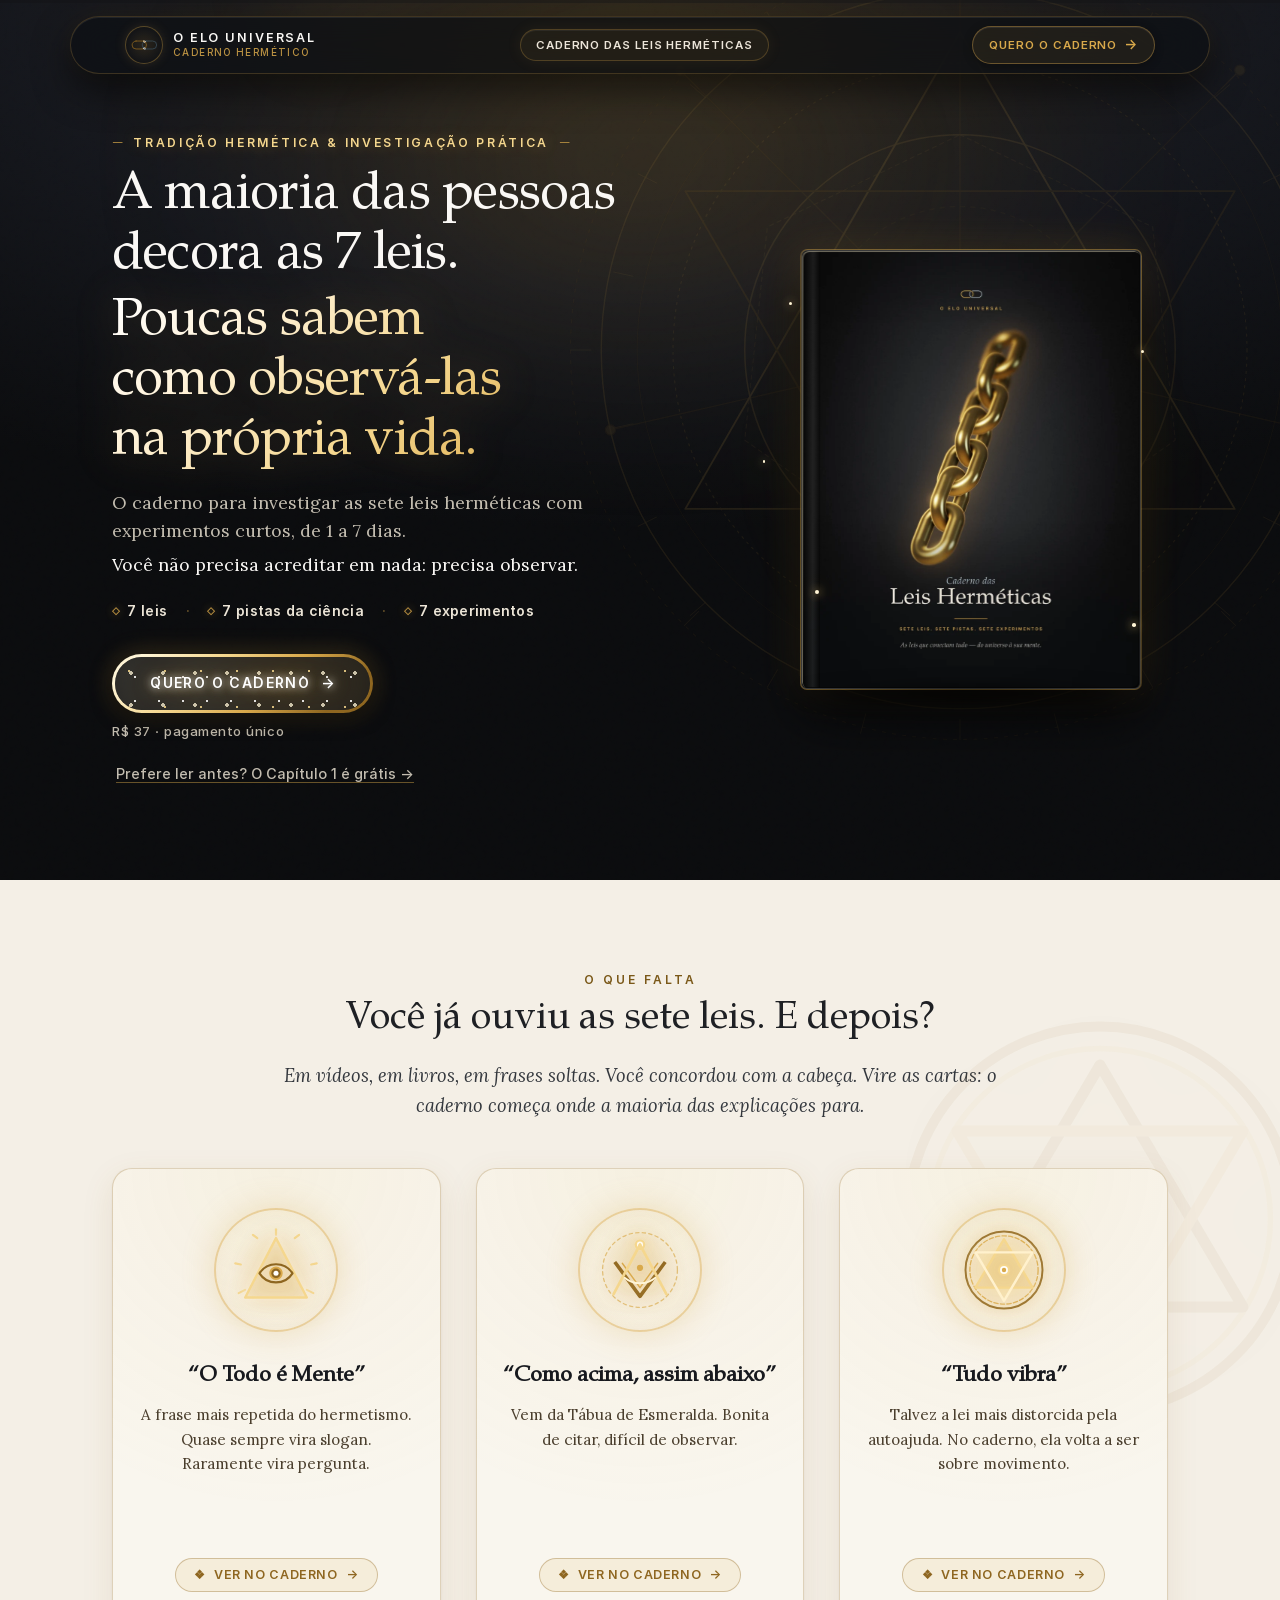
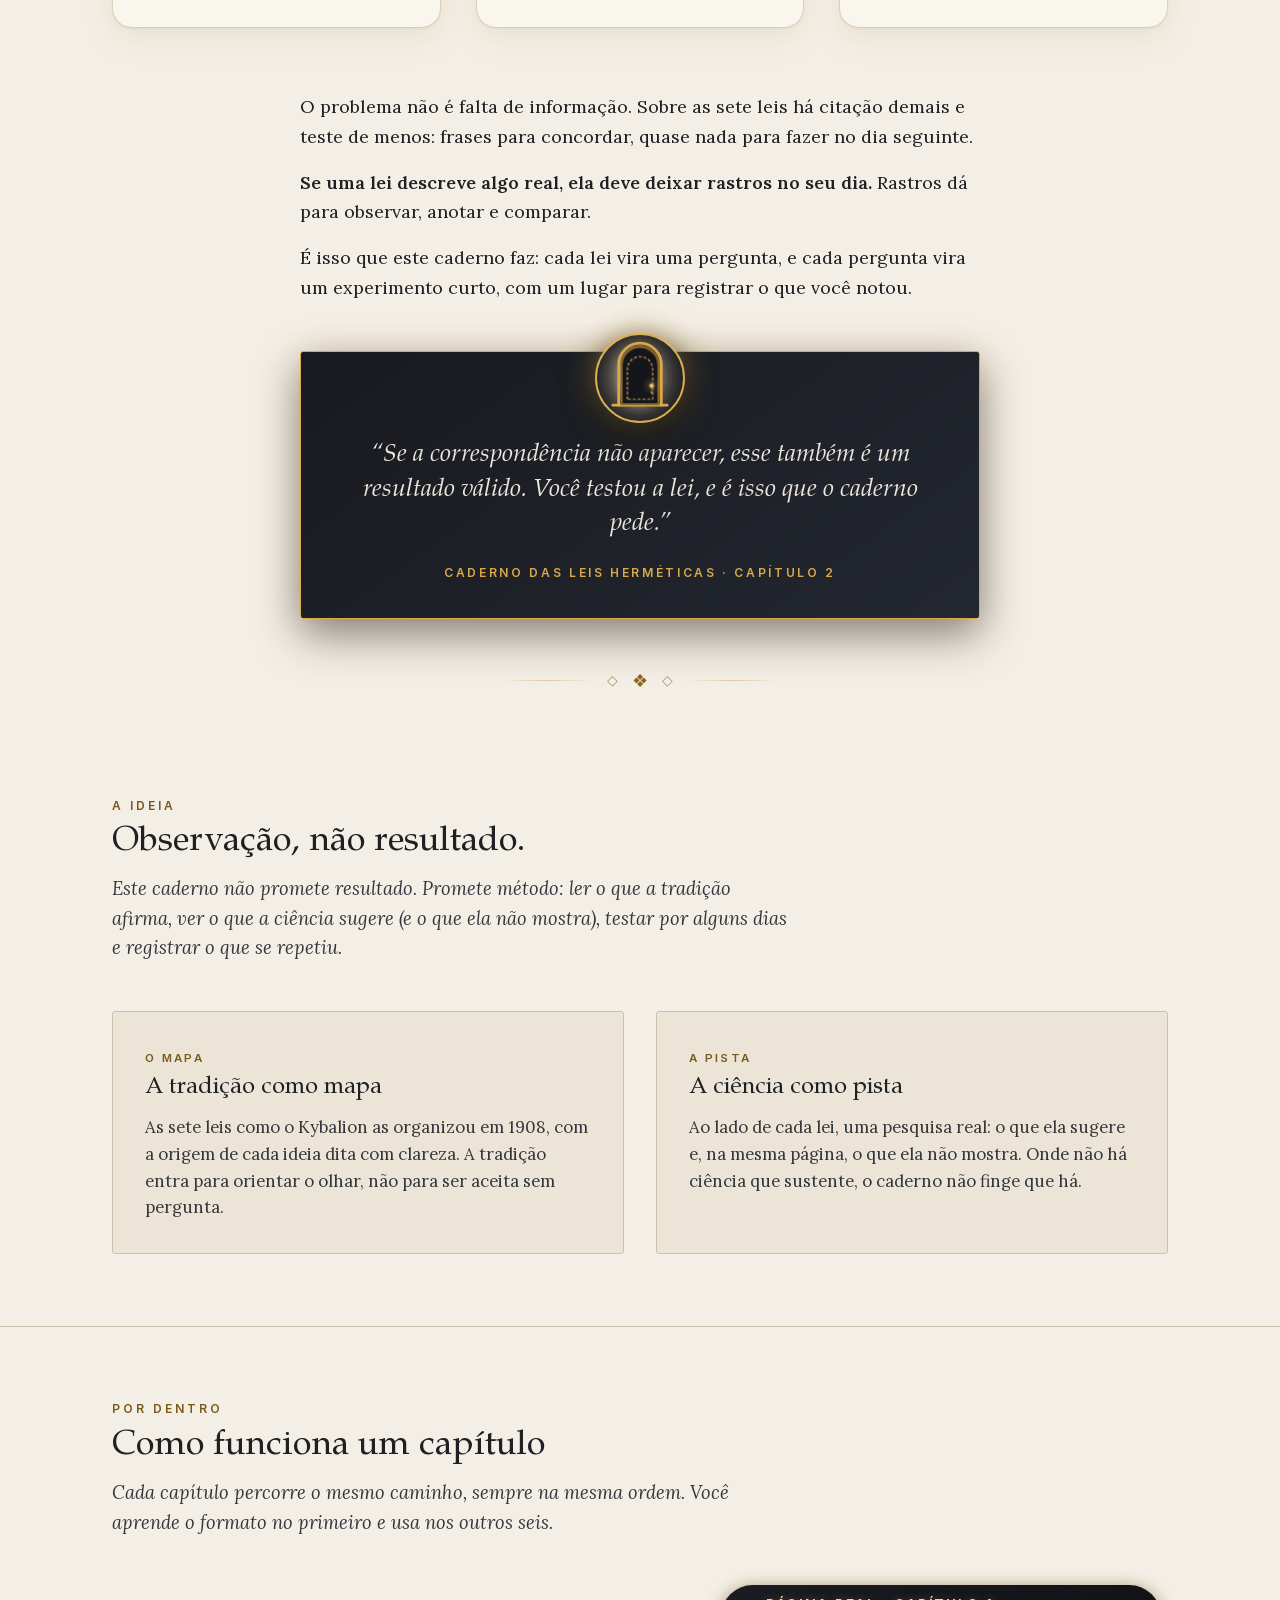
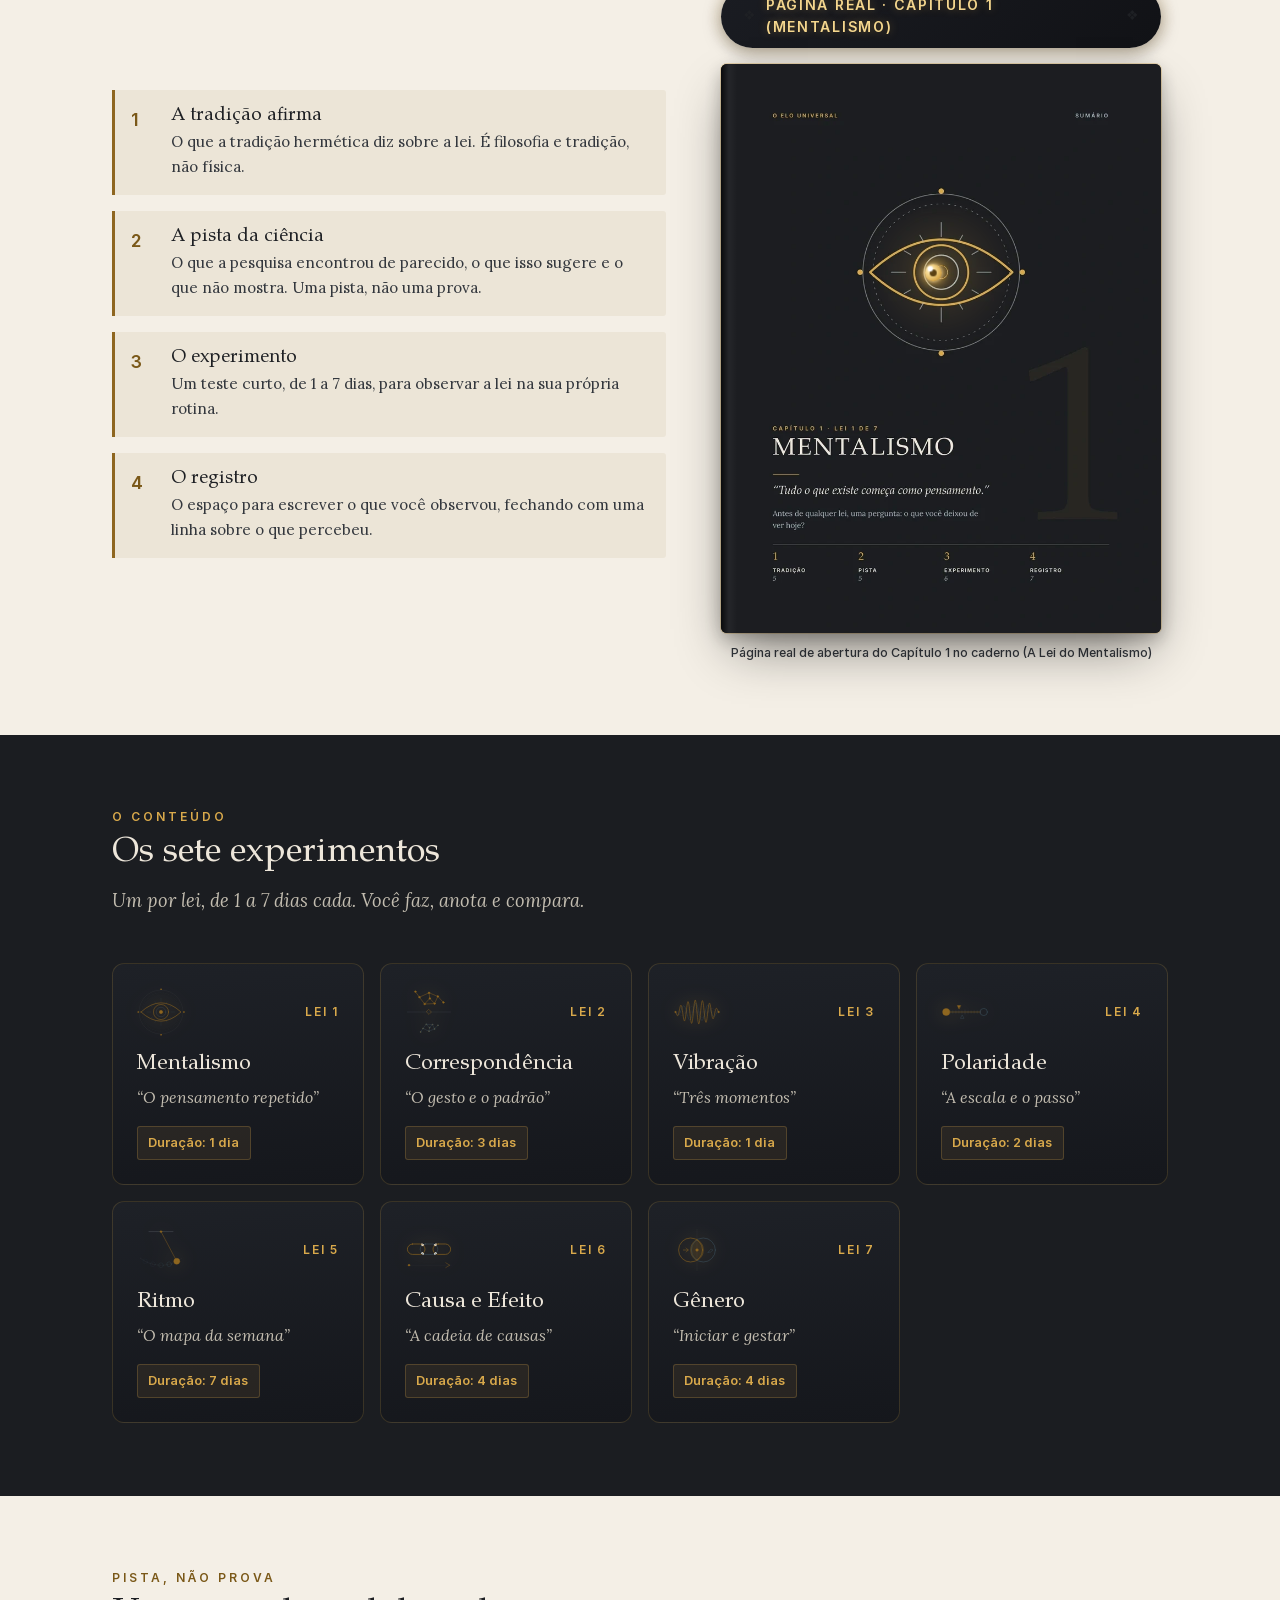
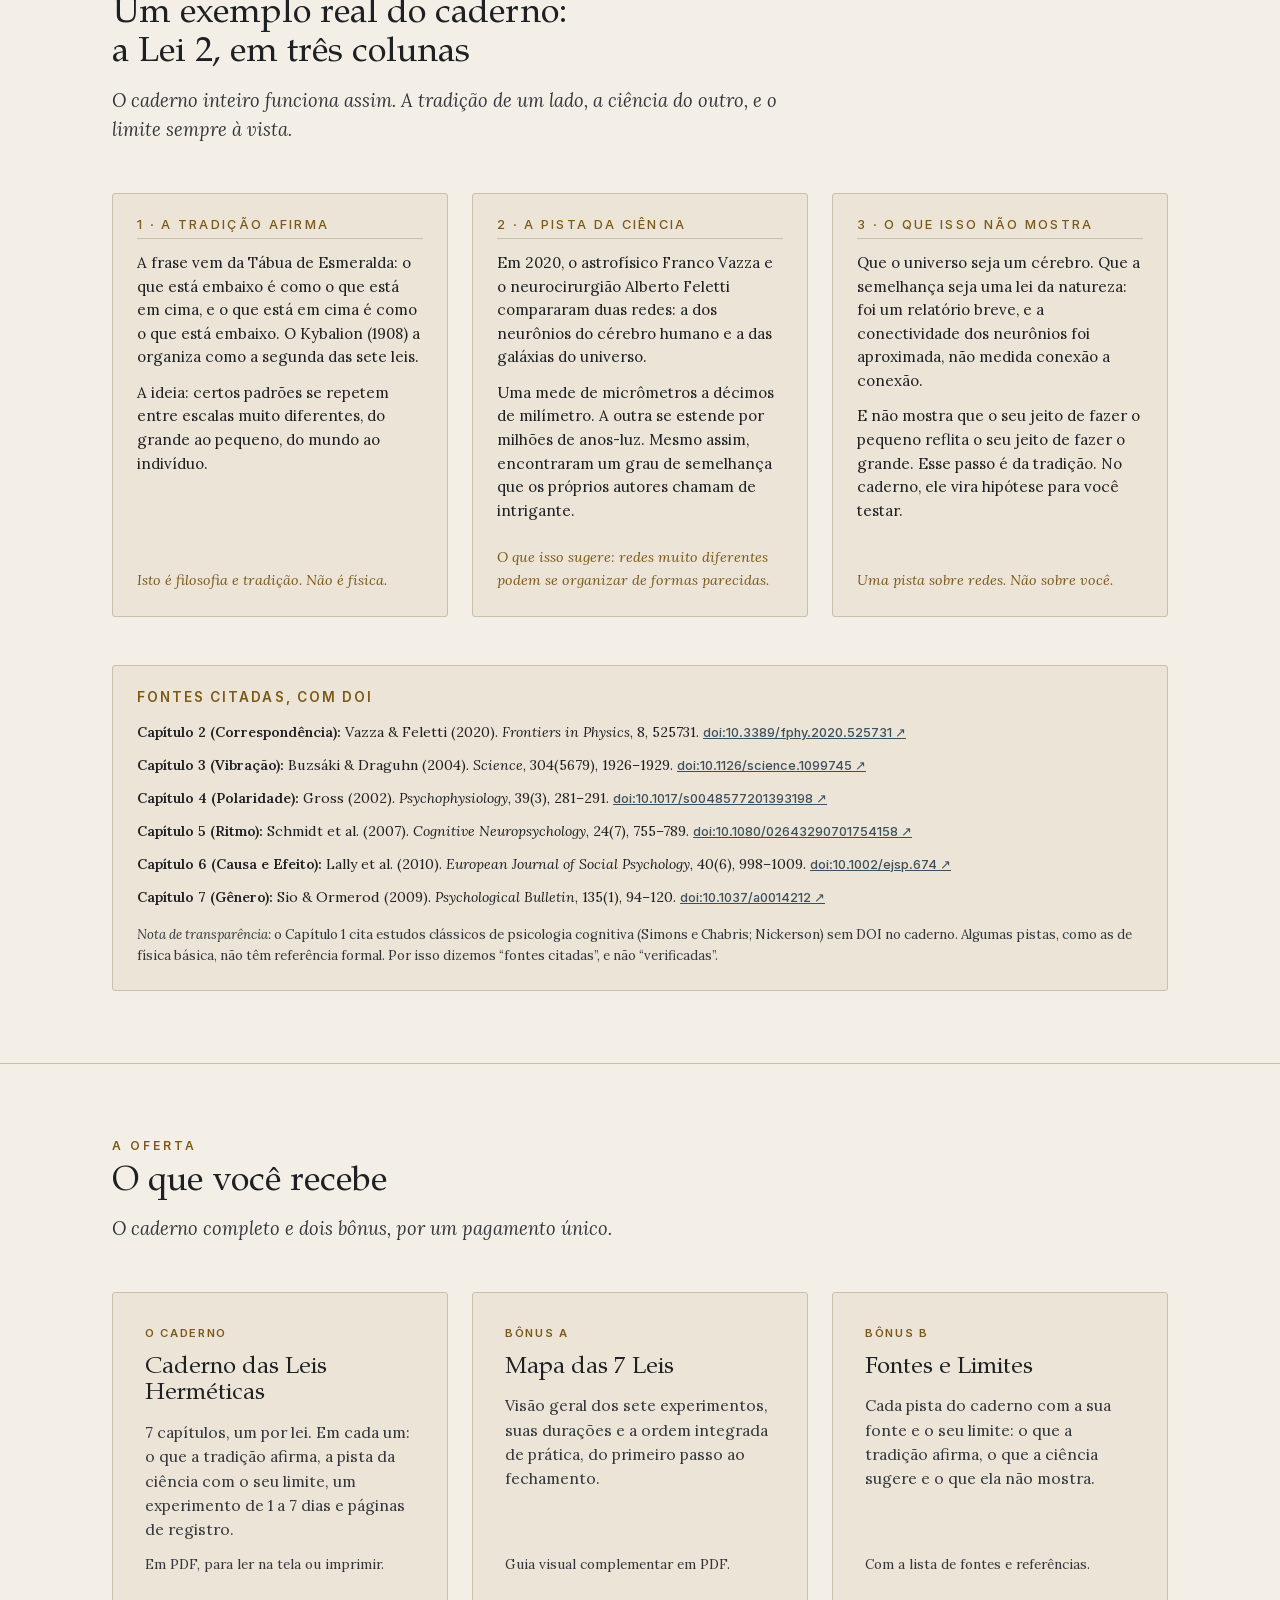
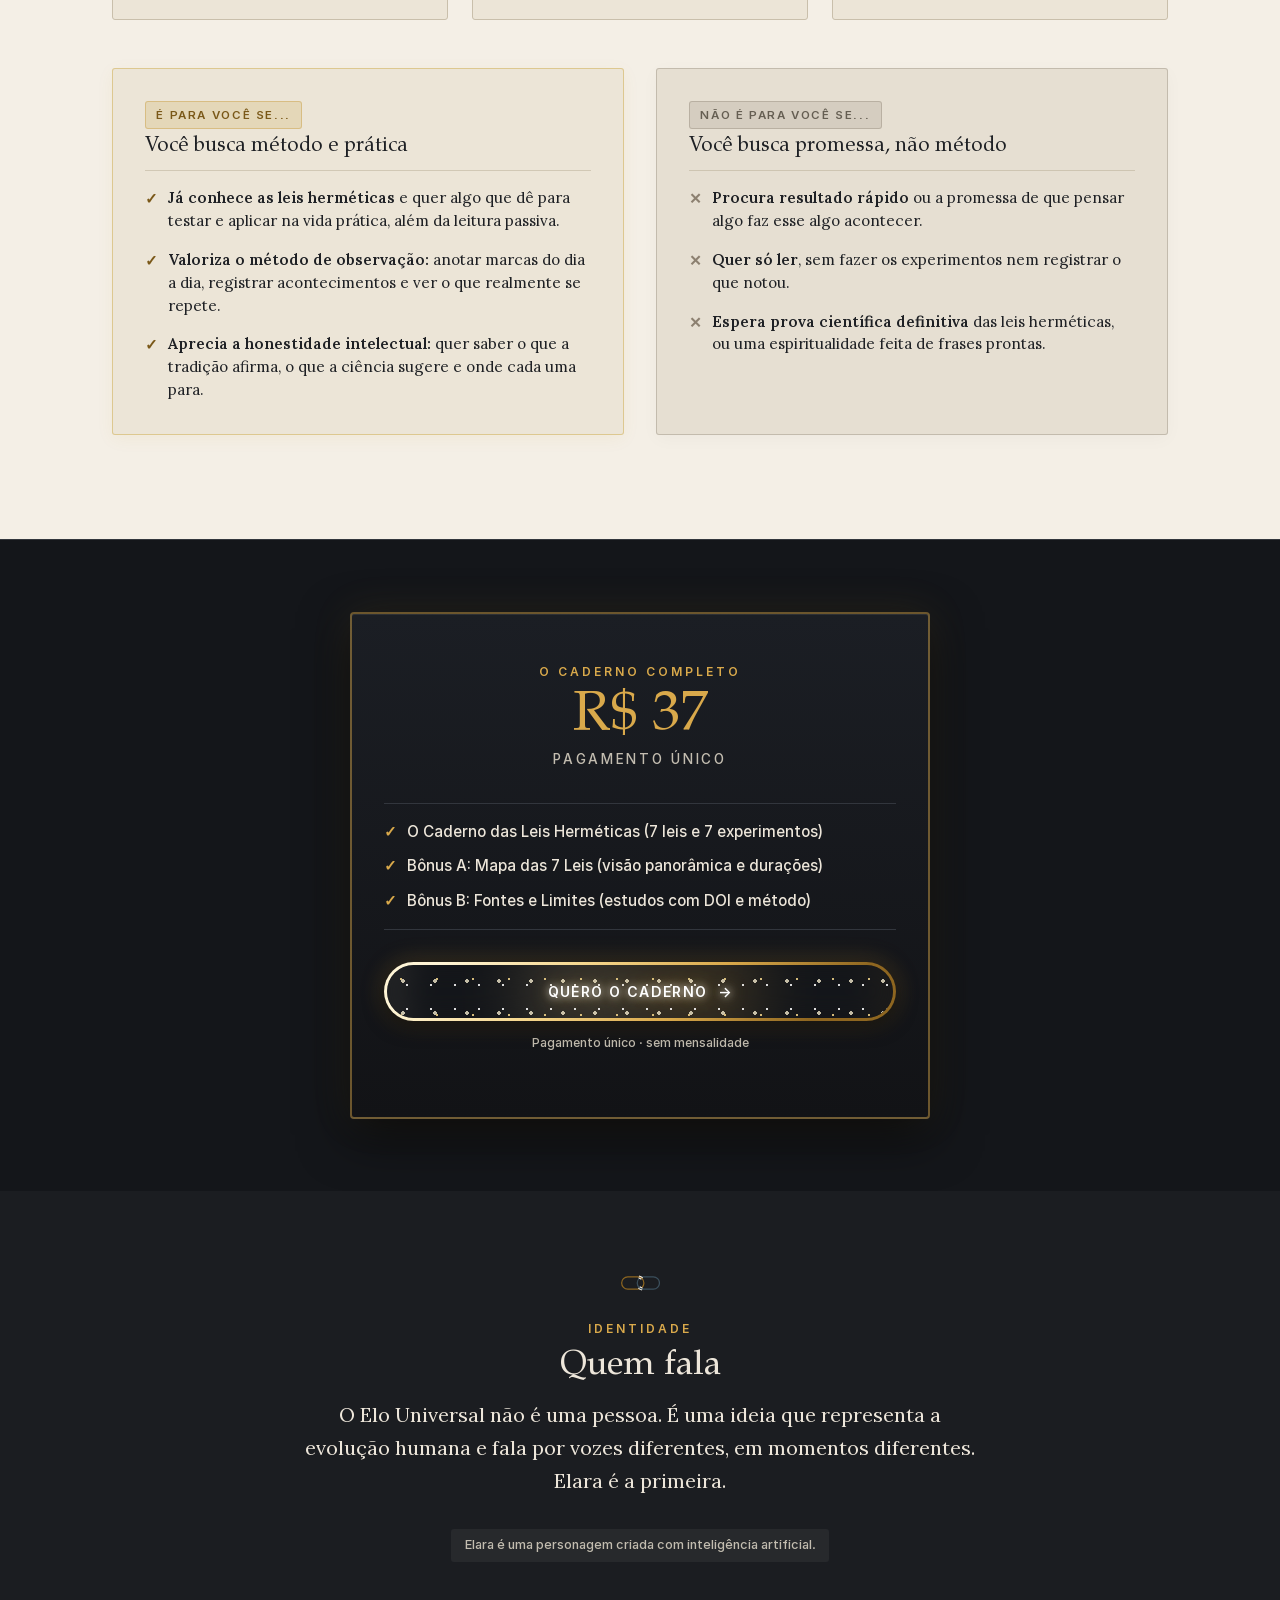
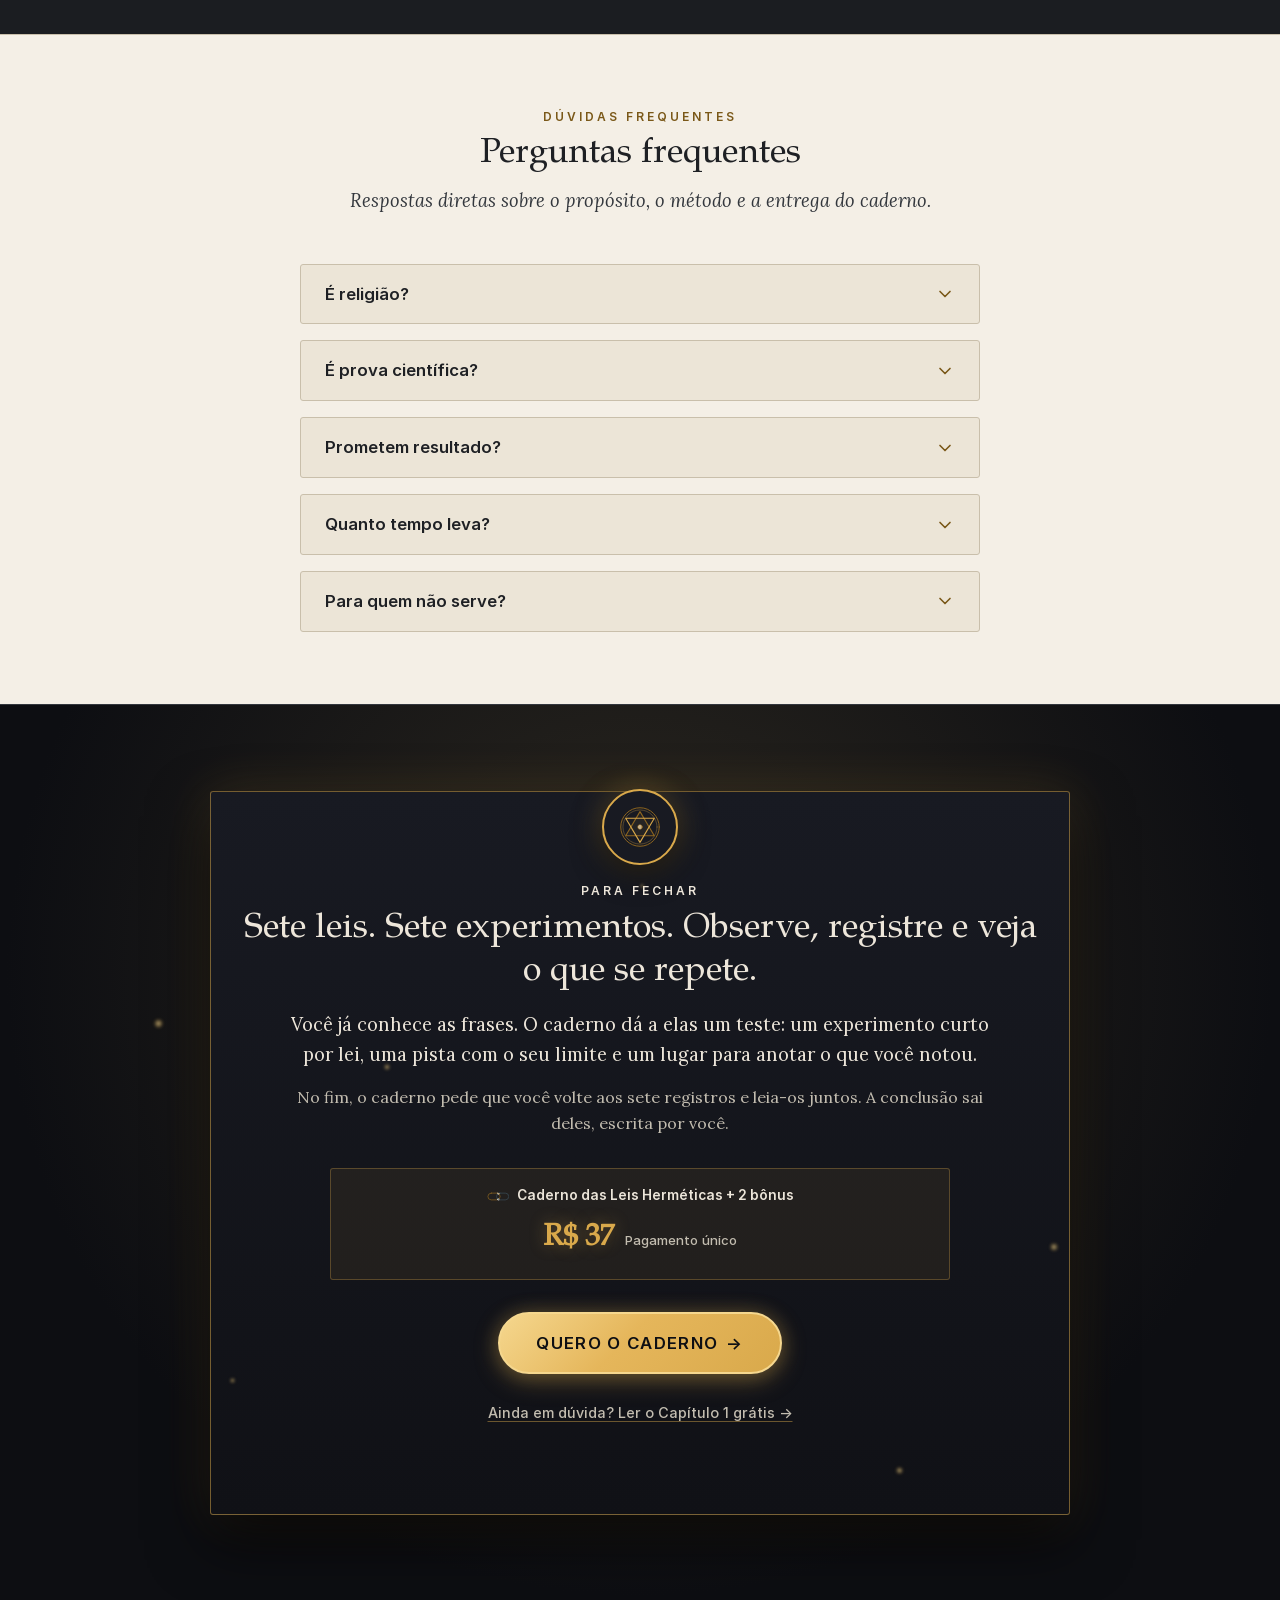
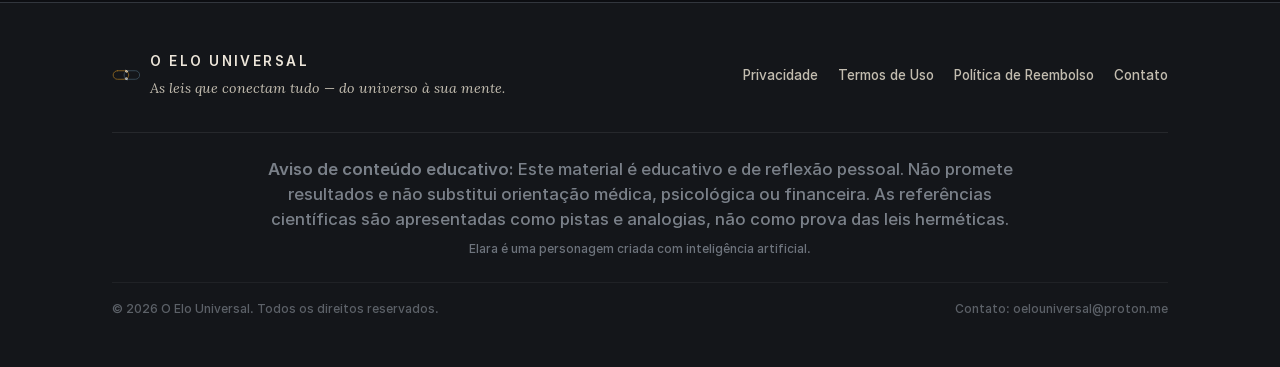
==== commit cedb056c: "feat: entrega imediata do Capitulo 1 na pagina de obrigado - _trabalho/gerar_capitulo1.py gera a amo" ====
--- a/site/index.html
+++ b/site/index.html
@@ -20,7 +20,7 @@
   <!-- Estilos -->
   <link rel="stylesheet" href="css/tokens.css?v=6">
   <link rel="stylesheet" href="css/base.css?v=6">
-  <link rel="stylesheet" href="css/components.css?v=24">
+  <link rel="stylesheet" href="css/components.css?v=25">
 </head>
 <body>
   <!-- Acessibilidade: Pular para o conteúdo principal -->
@@ -1091,6 +1091,6 @@
   <!-- Scripts -->
   <script src="js/config.js?v=24"></script>
   <script src="js/tracking.js?v=24"></script>
-  <script src="js/main.js?v=24"></script>
+  <script src="js/main.js?v=25"></script>
 </body>
 </html>
--- a/site/css/components.css
+++ b/site/css/components.css
@@ -4615,3 +4615,17 @@
 .obrigado-ver-mais {
   margin-top: var(--space-sm);
 }
+
+/* Obrigado: entrega imediata do Capítulo 1 */
+.obrigado-download {
+  display: flex;
+  flex-direction: column;
+  align-items: center;
+  gap: var(--space-sm);
+  margin: var(--space-lg) auto var(--space-md);
+  max-width: 420px;
+}
+
+.obrigado-download-btn {
+  width: 100%;
+}
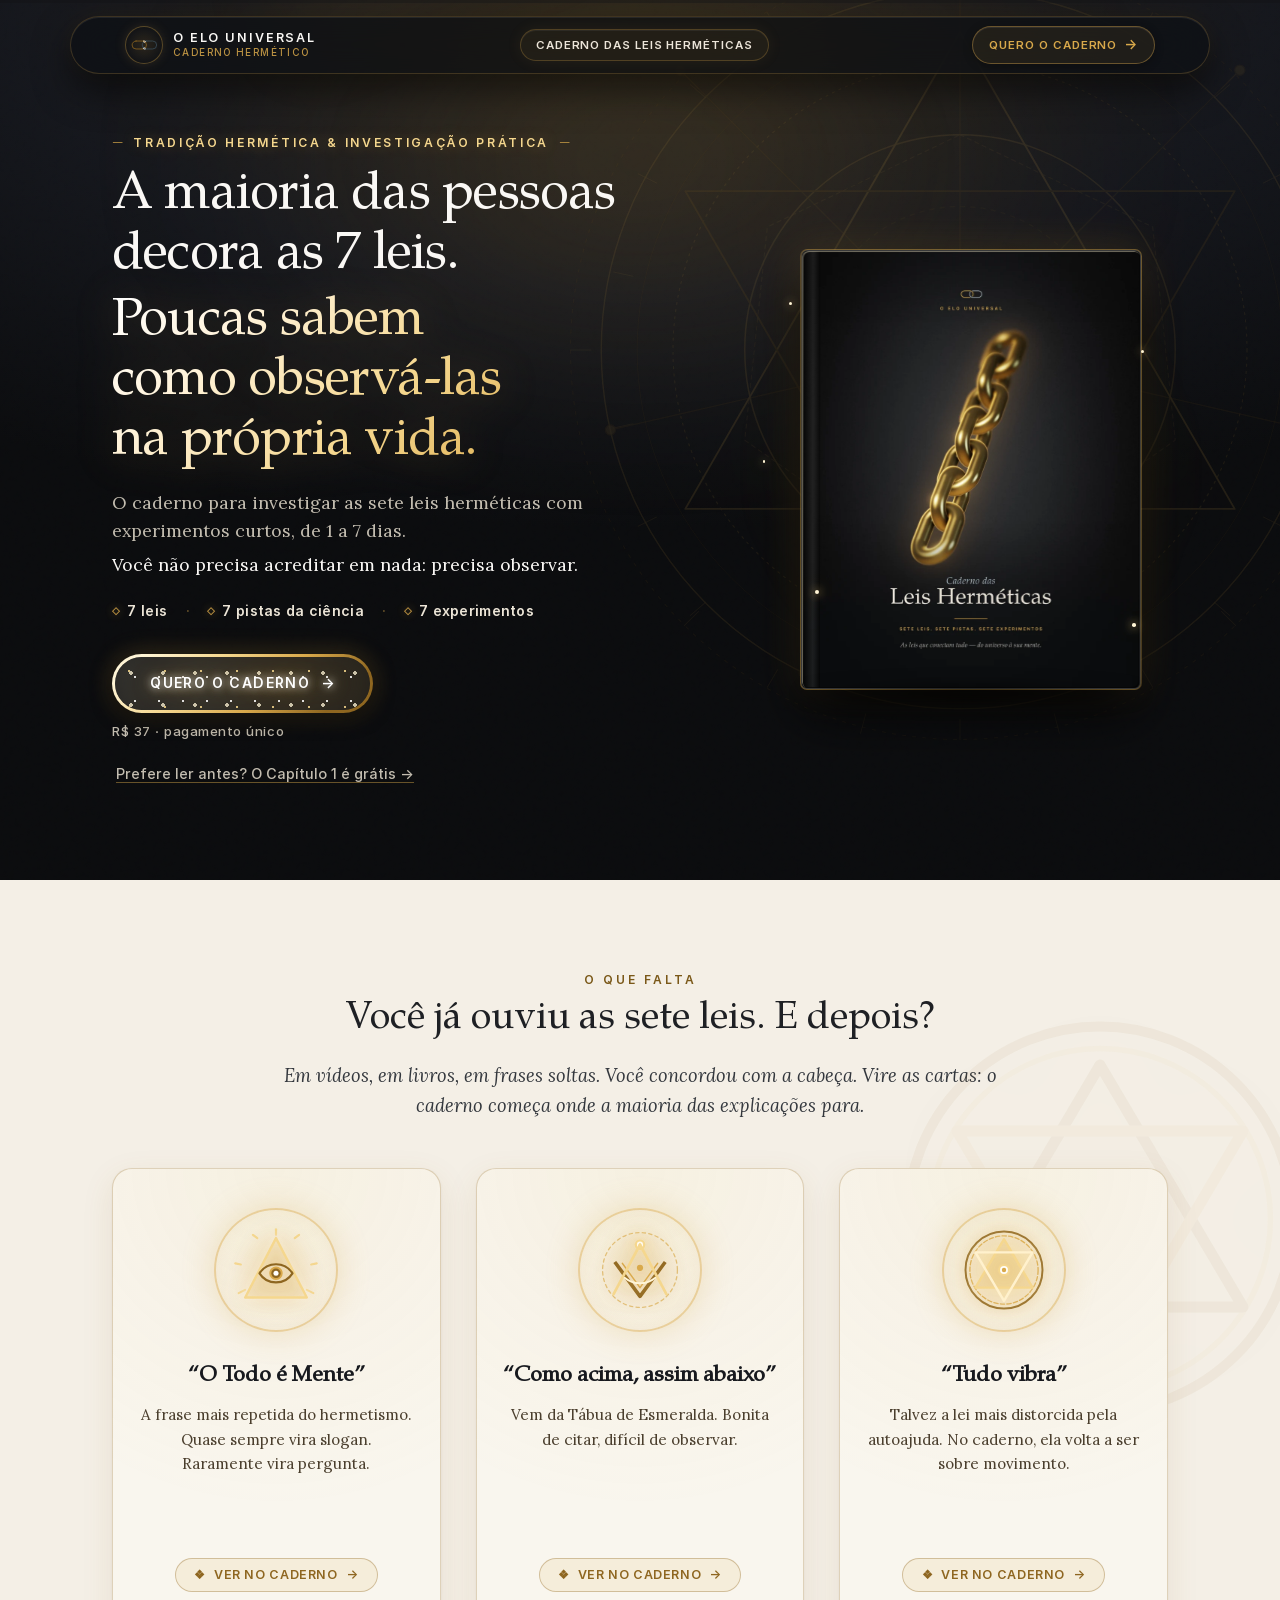
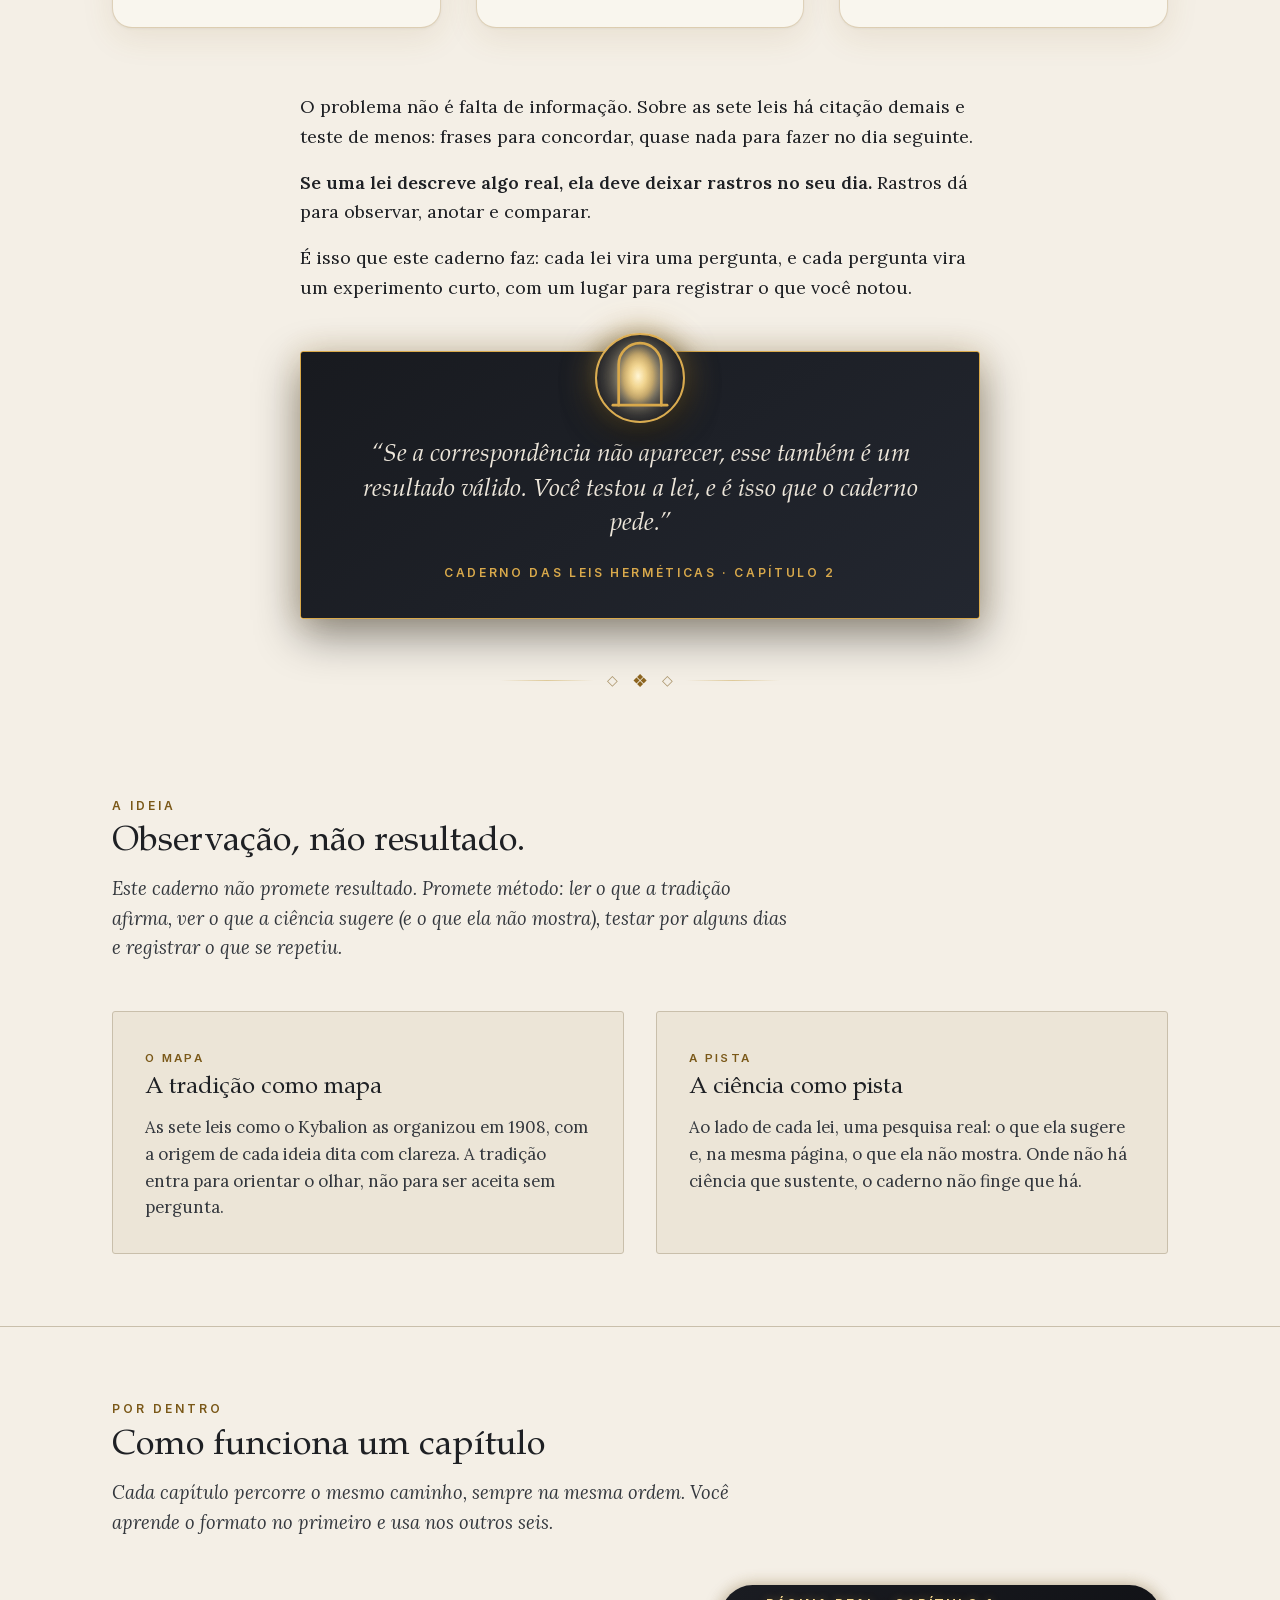
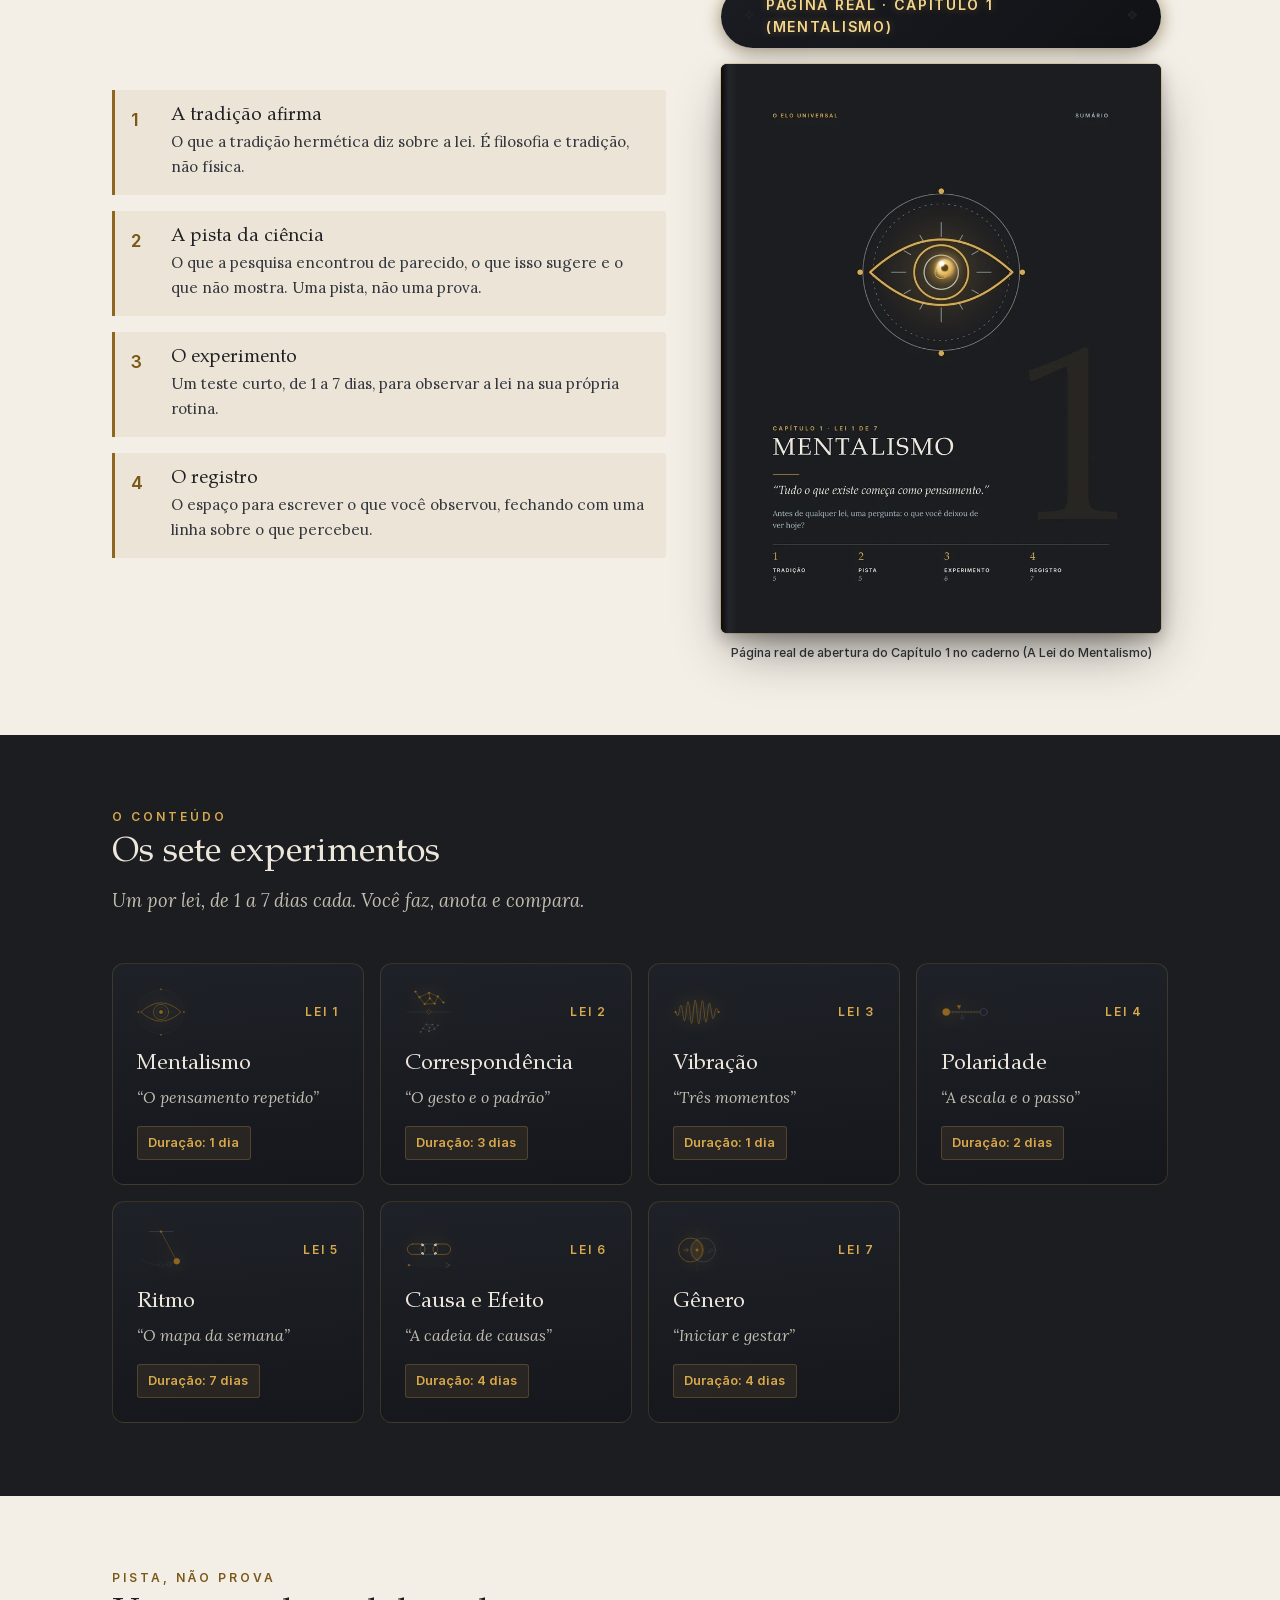
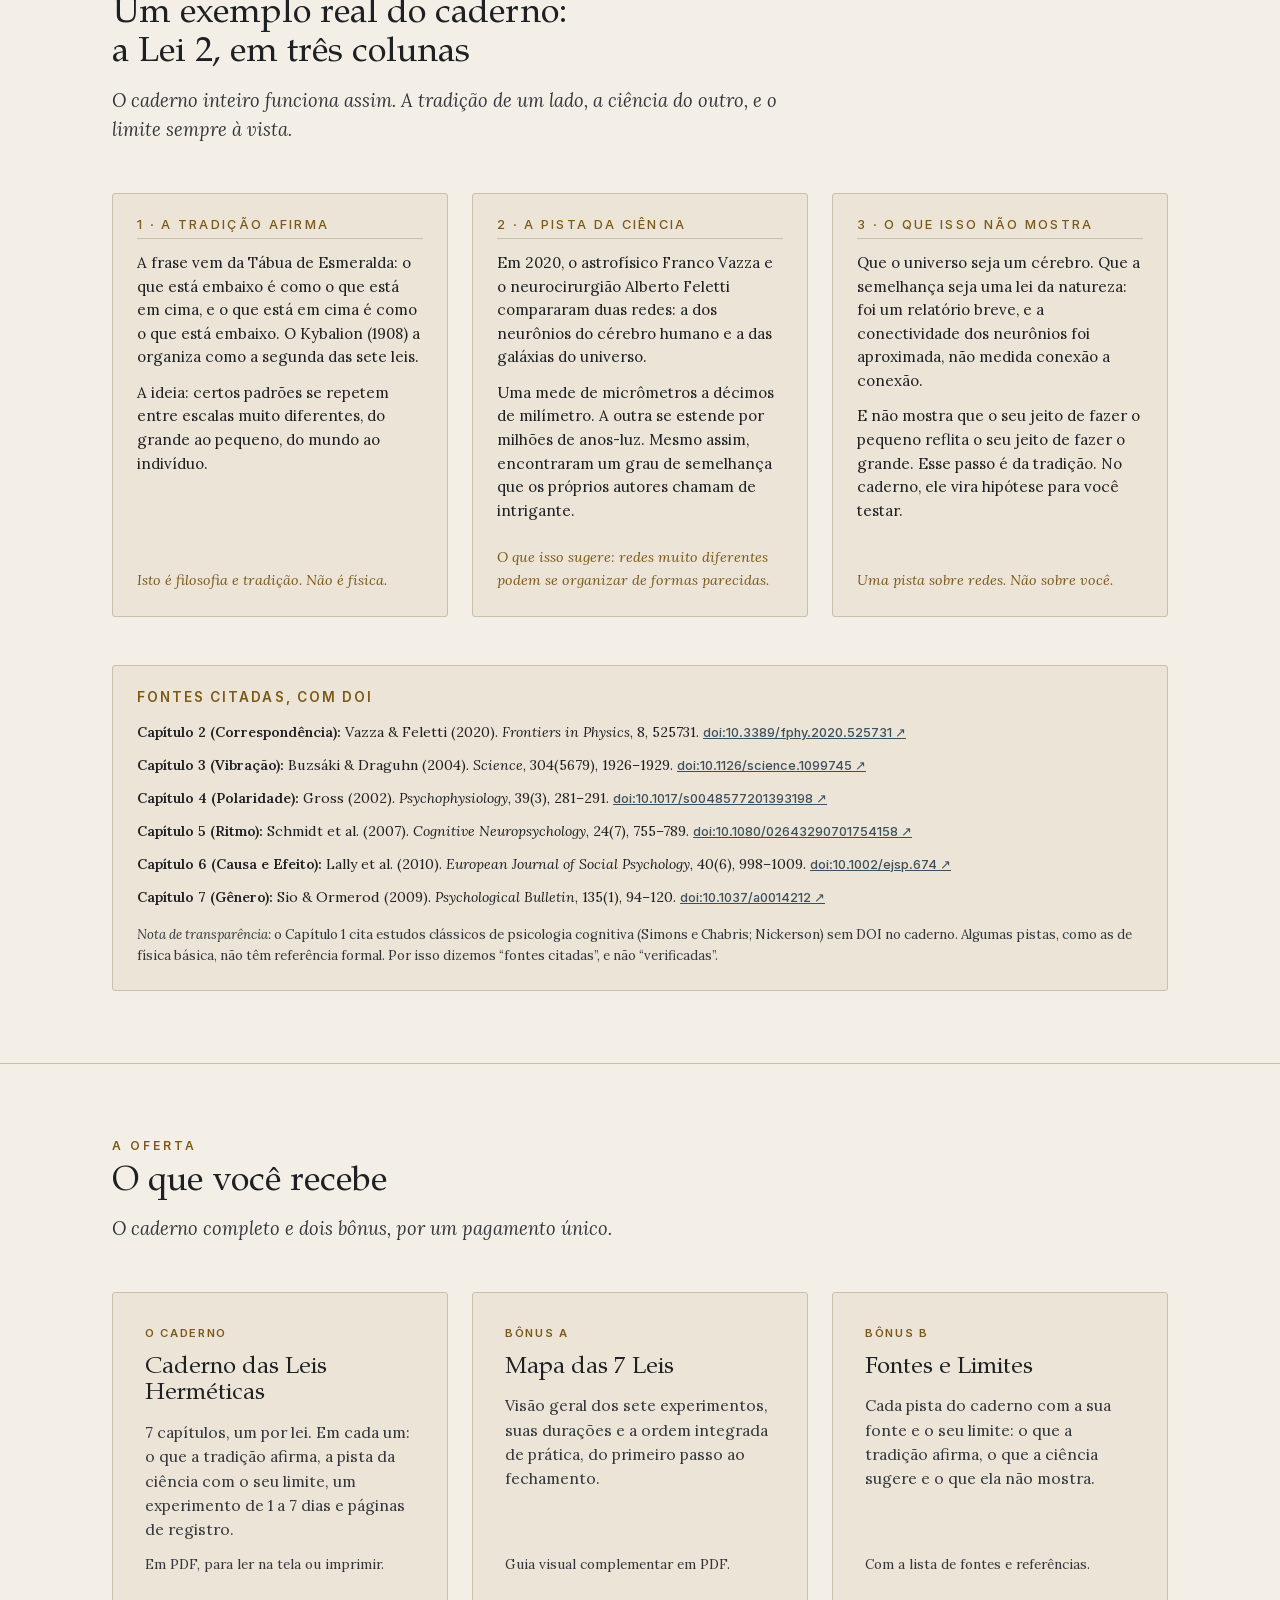
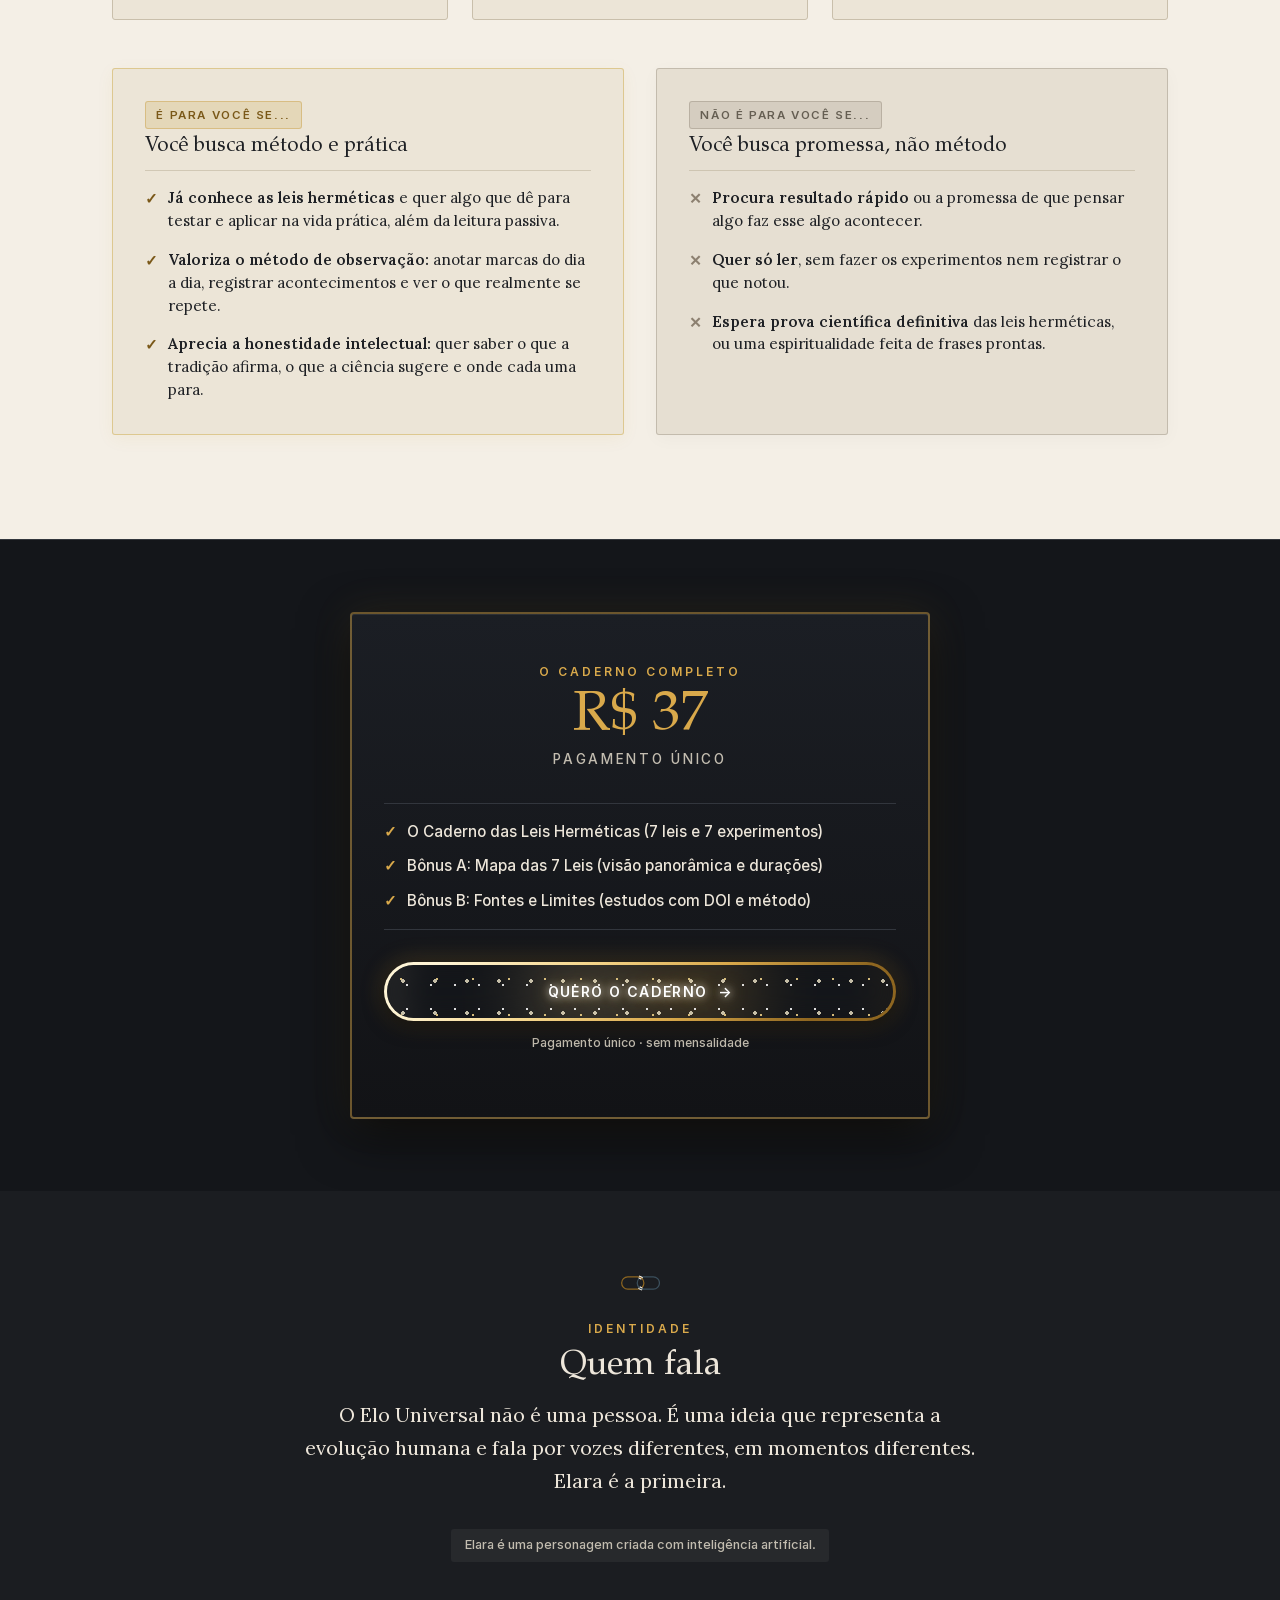
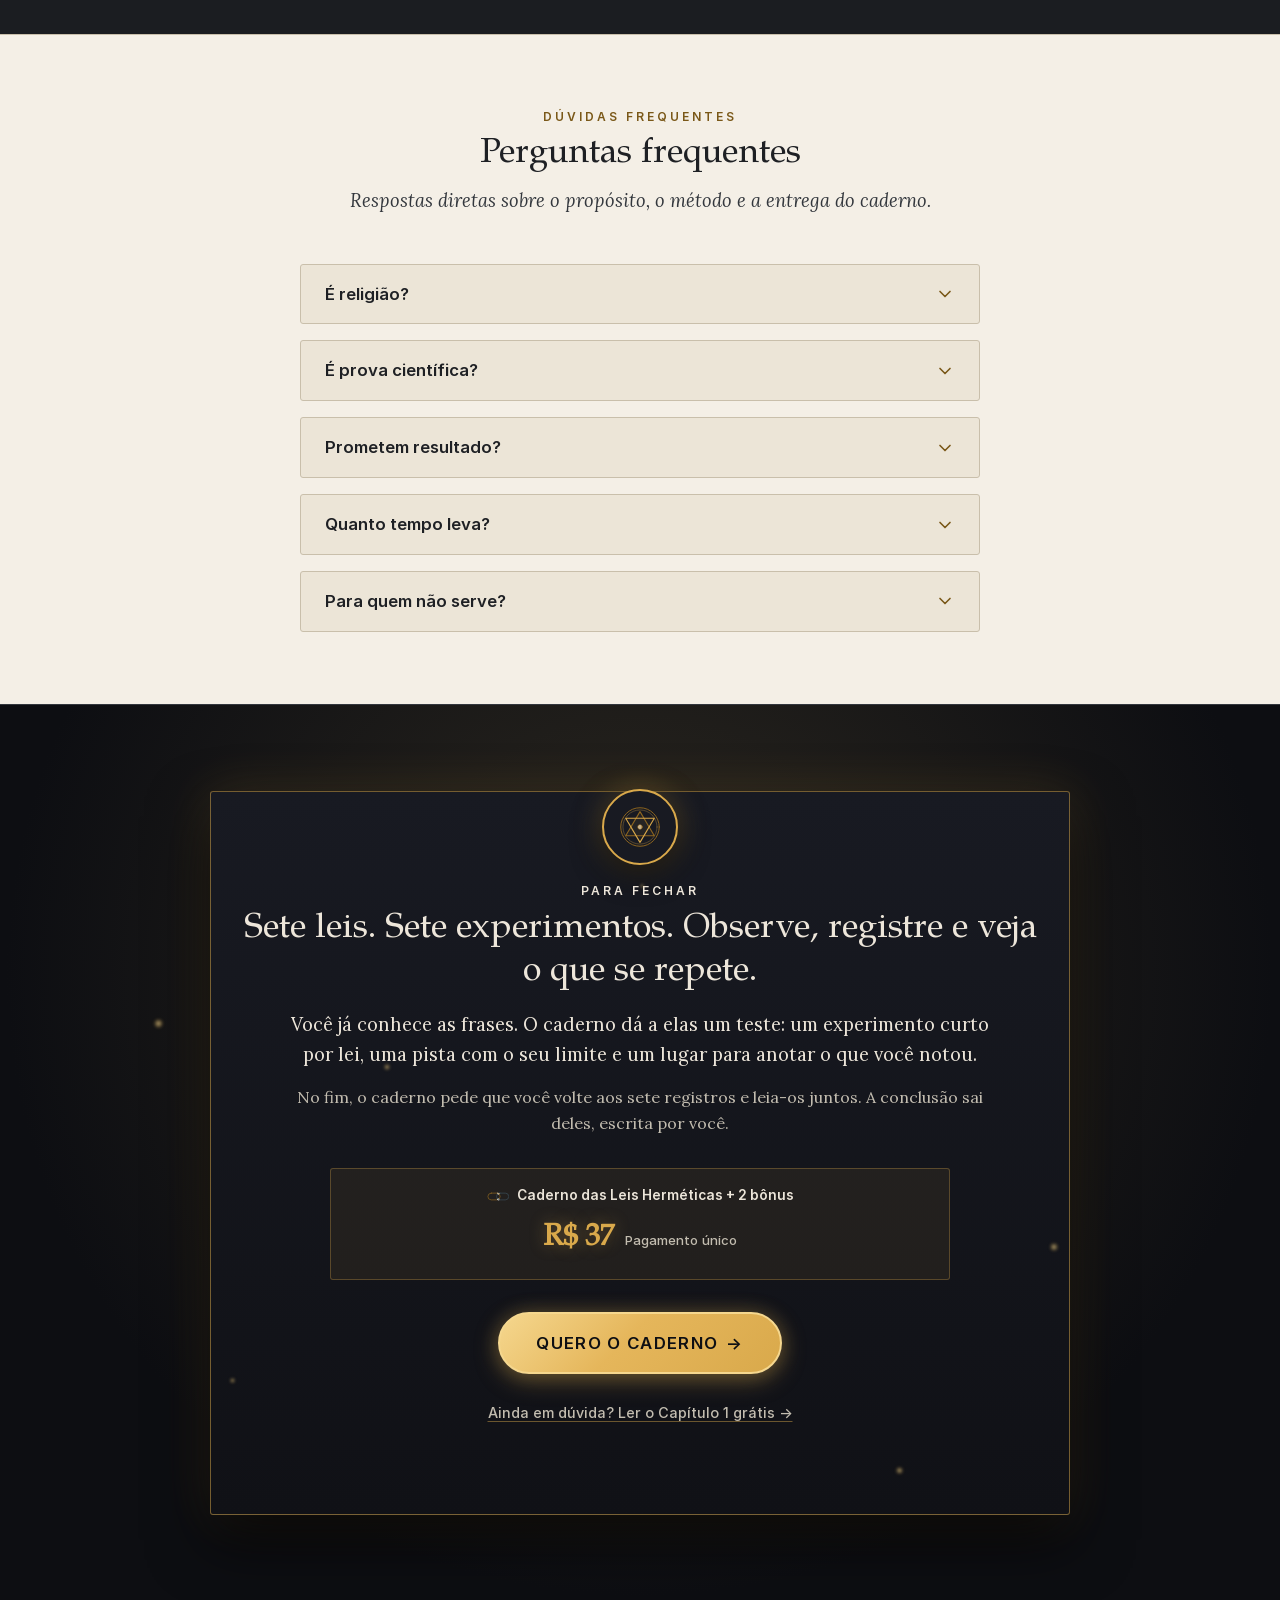
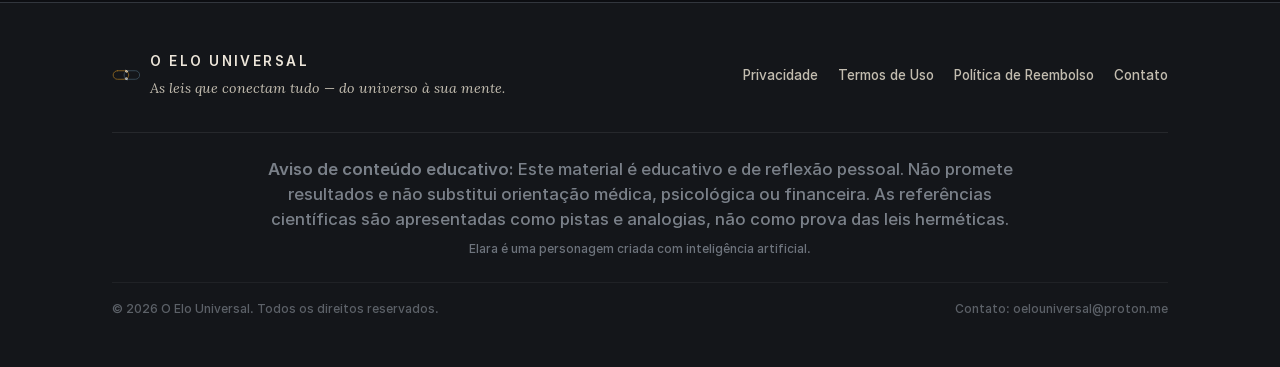
==== commit d8f32a51: "fix: links internos com URL limpa (404 em /capitulo-1.html na Vercel) Com "cleanUrls": true a Vercel" ====
--- a/site/index.html
+++ b/site/index.html
@@ -203,7 +203,7 @@
               </a>
             </div>
             <p class="hero-price-note">R$ 37 · pagamento único</p>
-            <a href="capitulo-1.html" class="link-discreto hero-isca-link link-isca" data-track="clique_cta_secundario" data-track-local="hero">Prefere ler antes? O Capítulo 1 é grátis →</a>
+            <a href="/capitulo-1" class="link-discreto hero-isca-link link-isca" data-track="clique_cta_secundario" data-track-local="hero">Prefere ler antes? O Capítulo 1 é grátis →</a>
 
             <!-- Linha de Eco Dinâmica (Condicionada a UTM Campaign válida) -->
             <div id="echo-line" class="echo-line" role="status" aria-live="polite"></div>
@@ -1018,7 +1018,7 @@
                 <span class="btn-arrow" aria-hidden="true">→</span>
               </span>
             </a>
-            <a href="capitulo-1.html" class="link-discreto link-isca" data-track="clique_cta_secundario" data-track-local="cta_final">
+            <a href="/capitulo-1" class="link-discreto link-isca" data-track="clique_cta_secundario" data-track-local="cta_final">
               Ainda em dúvida? Ler o Capítulo 1 grátis →
             </a>
           </div>
@@ -1049,9 +1049,9 @@
           </div>
         </div>
         <nav class="footer-nav" aria-label="Navegação secundária do rodapé">
-          <a href="privacidade.html">Privacidade</a>
-          <a href="termos.html">Termos de Uso</a>
-          <a href="reembolso.html">Política de Reembolso</a>
+          <a href="/privacidade">Privacidade</a>
+          <a href="/termos">Termos de Uso</a>
+          <a href="/reembolso">Política de Reembolso</a>
           <a href="mailto:oelouniversal@proton.me">Contato</a>
         </nav>
       </div>
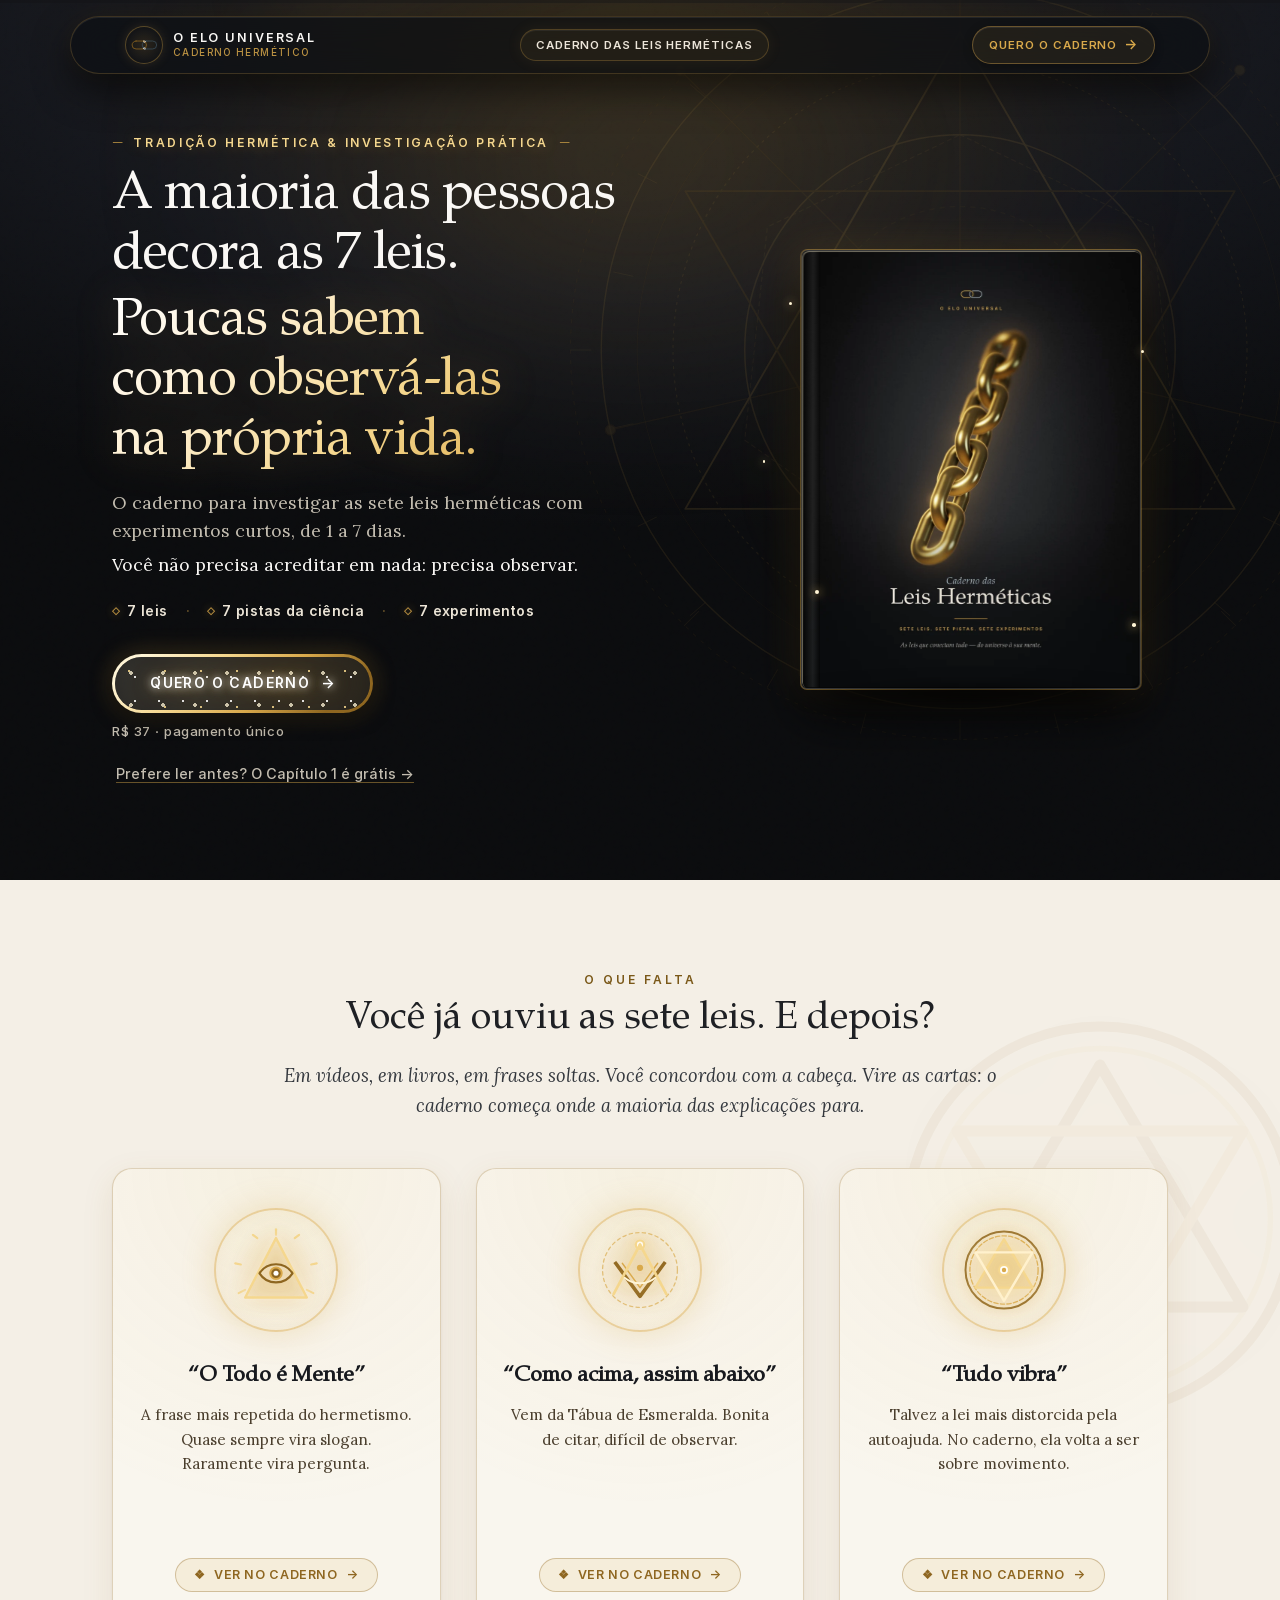
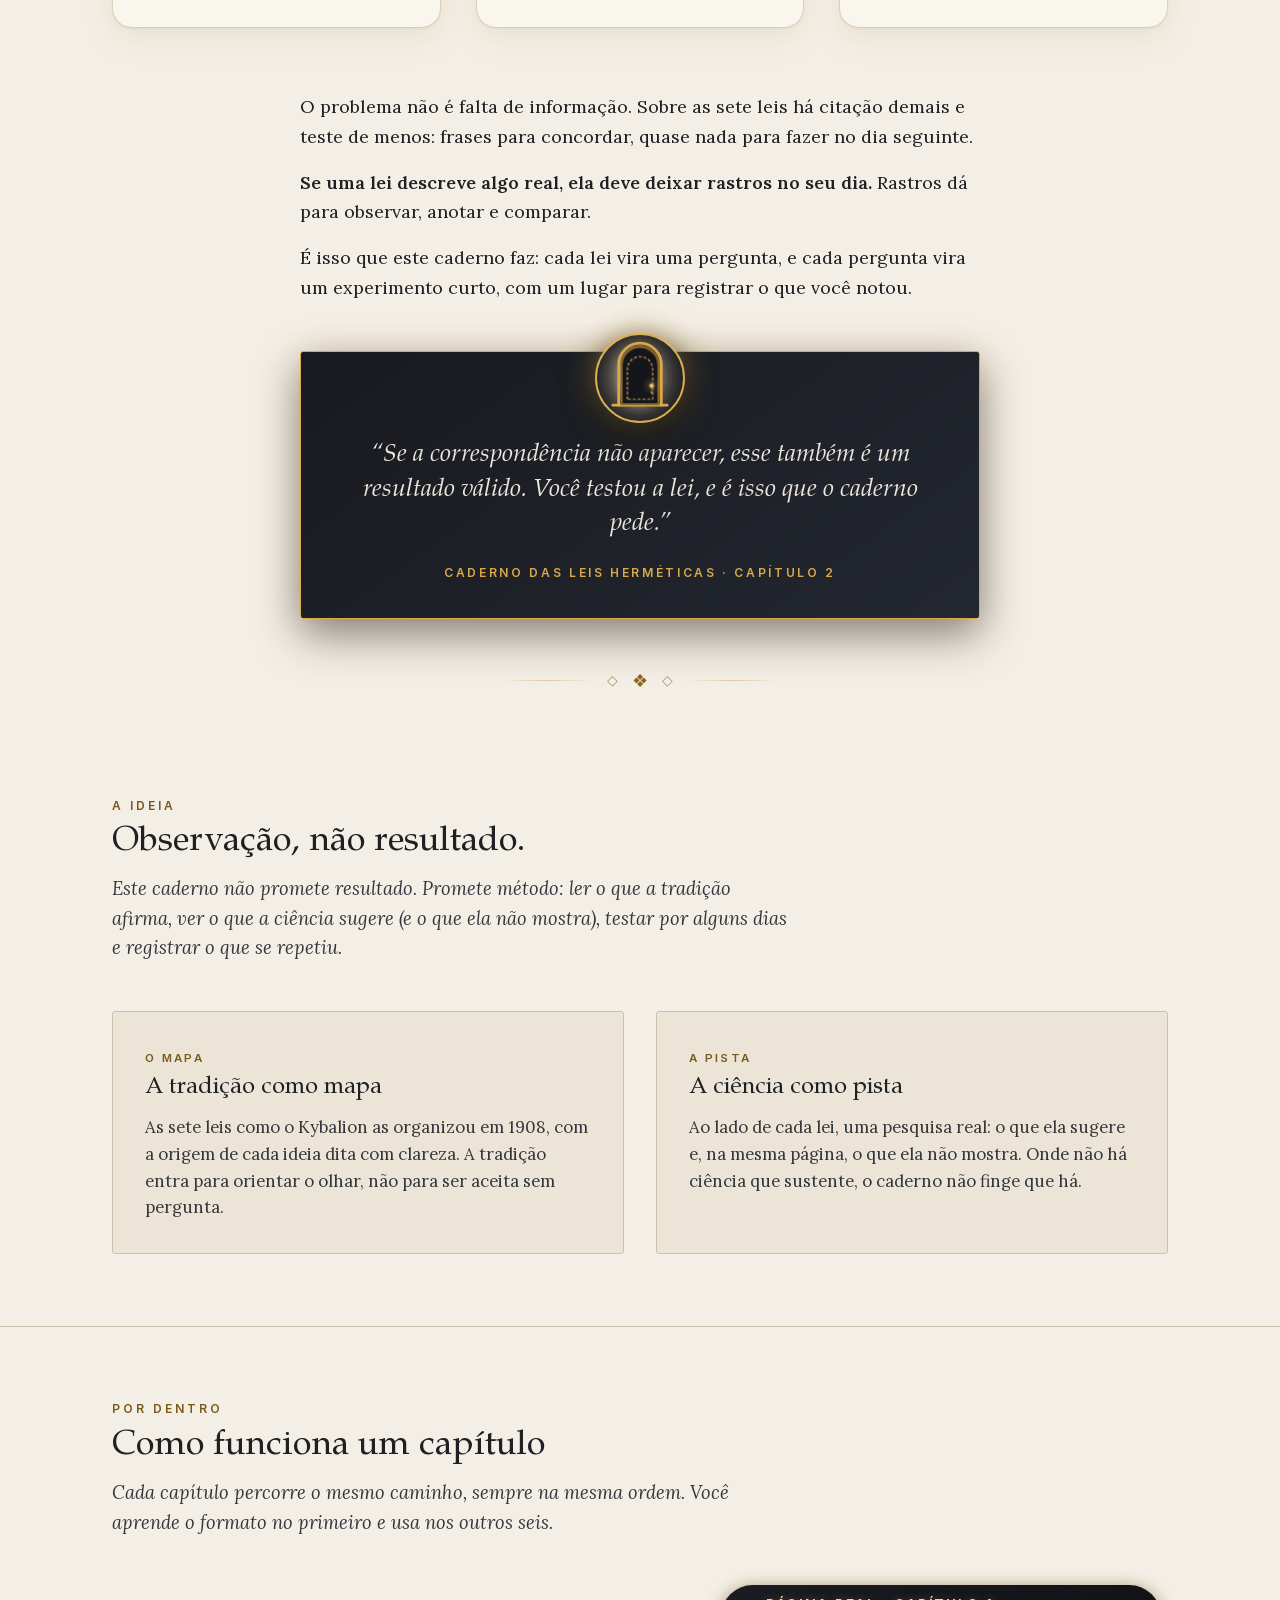
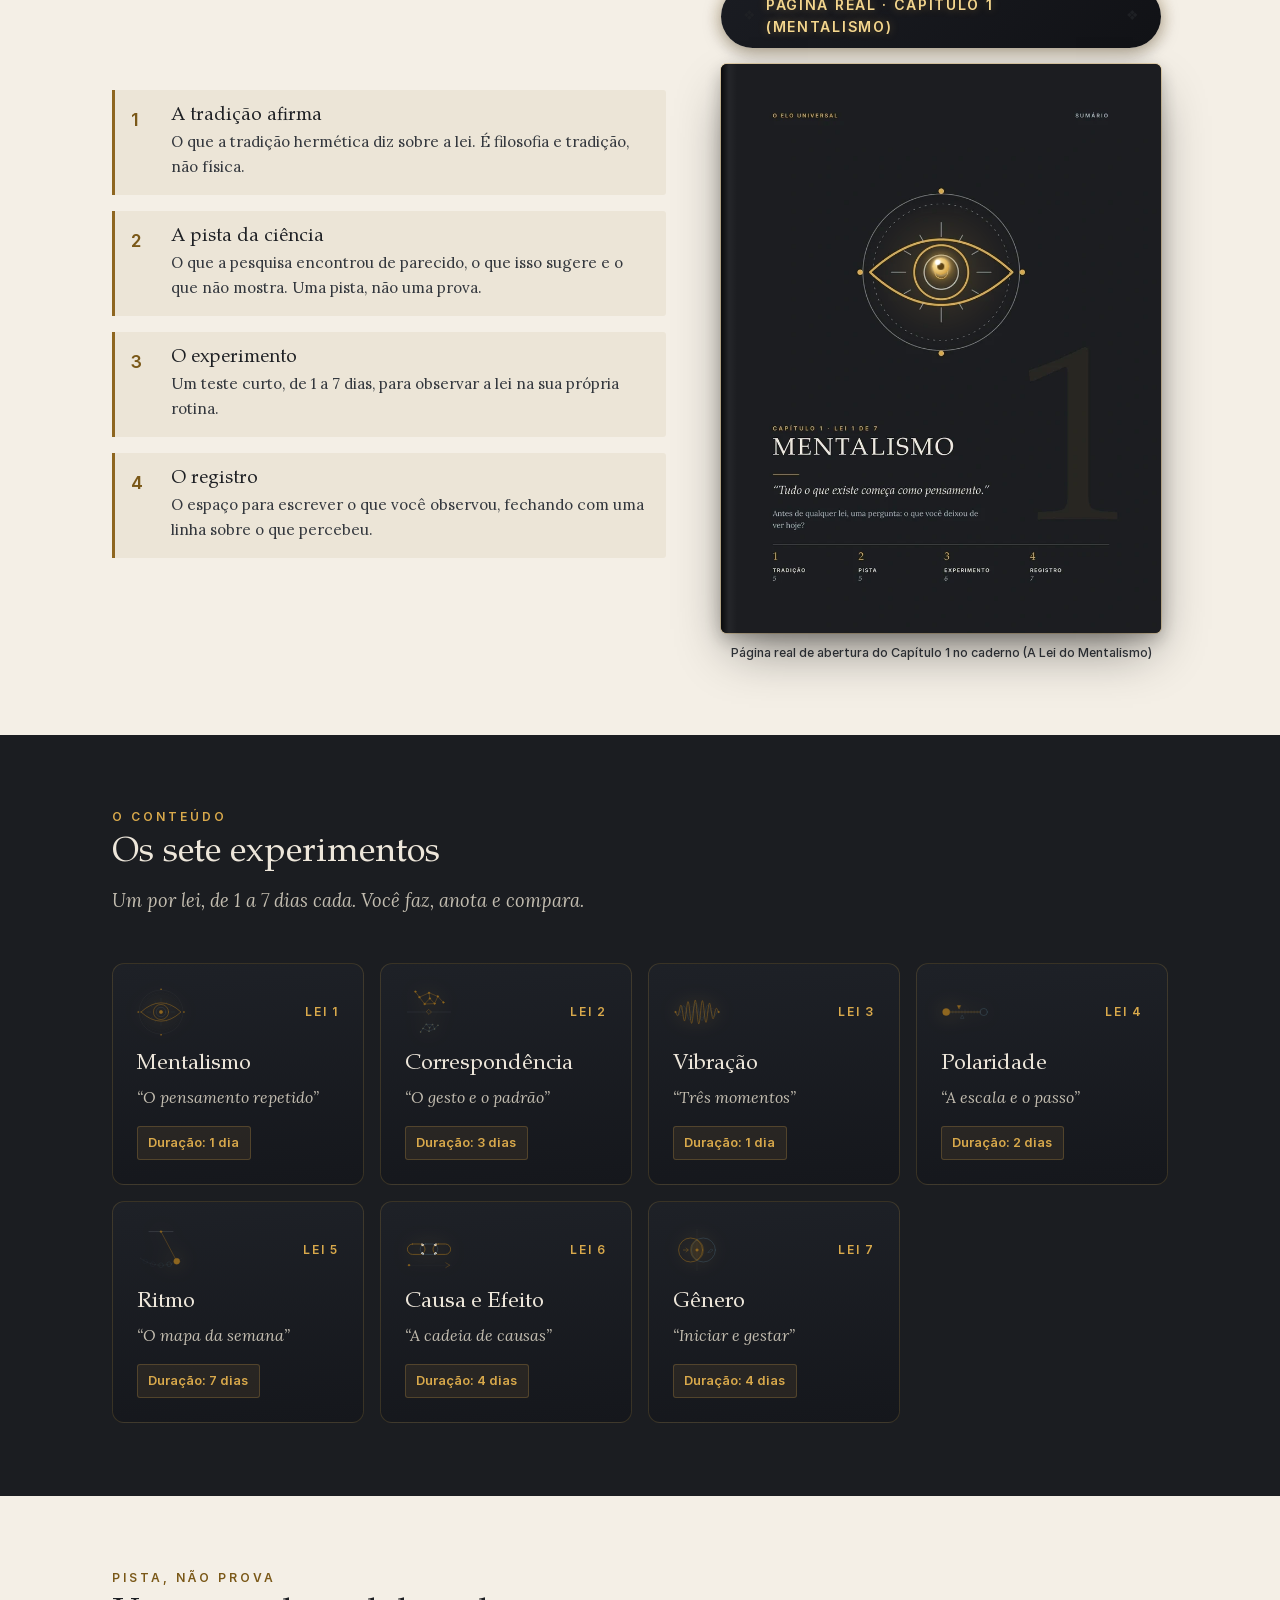
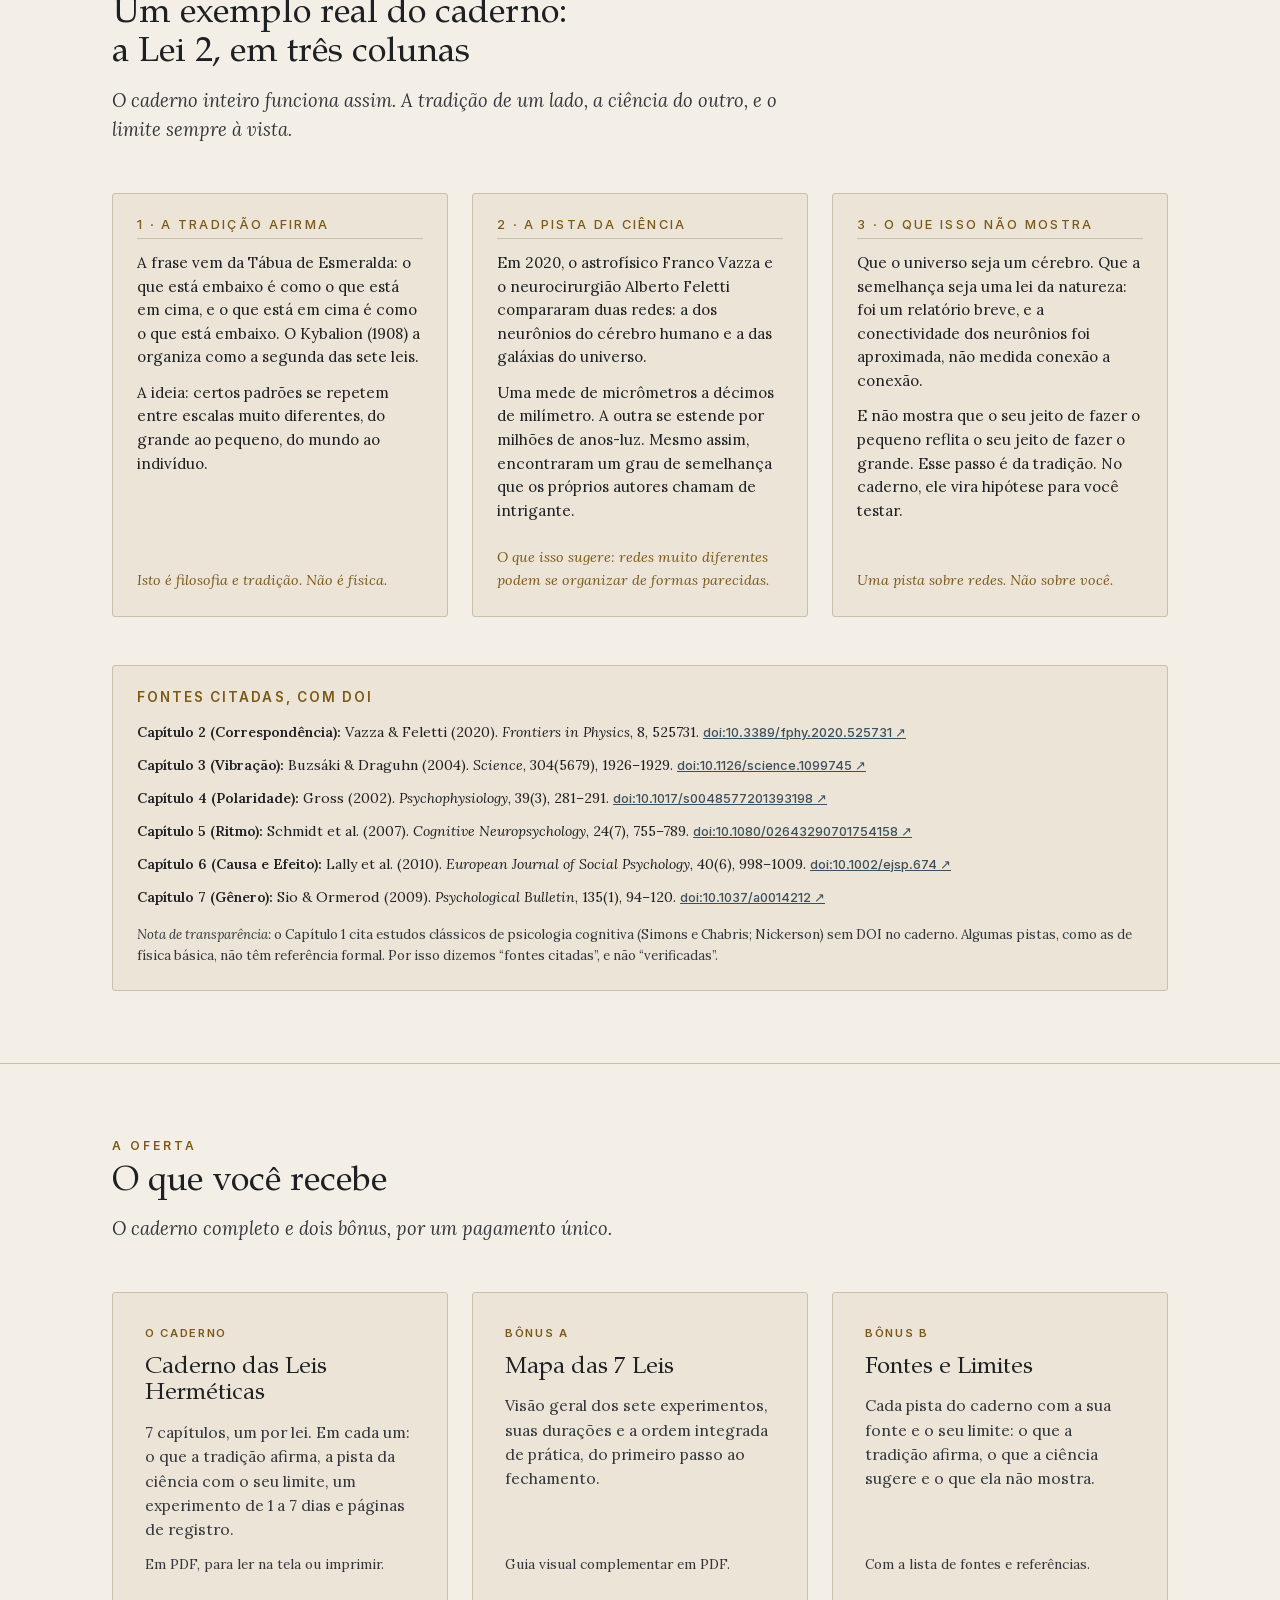
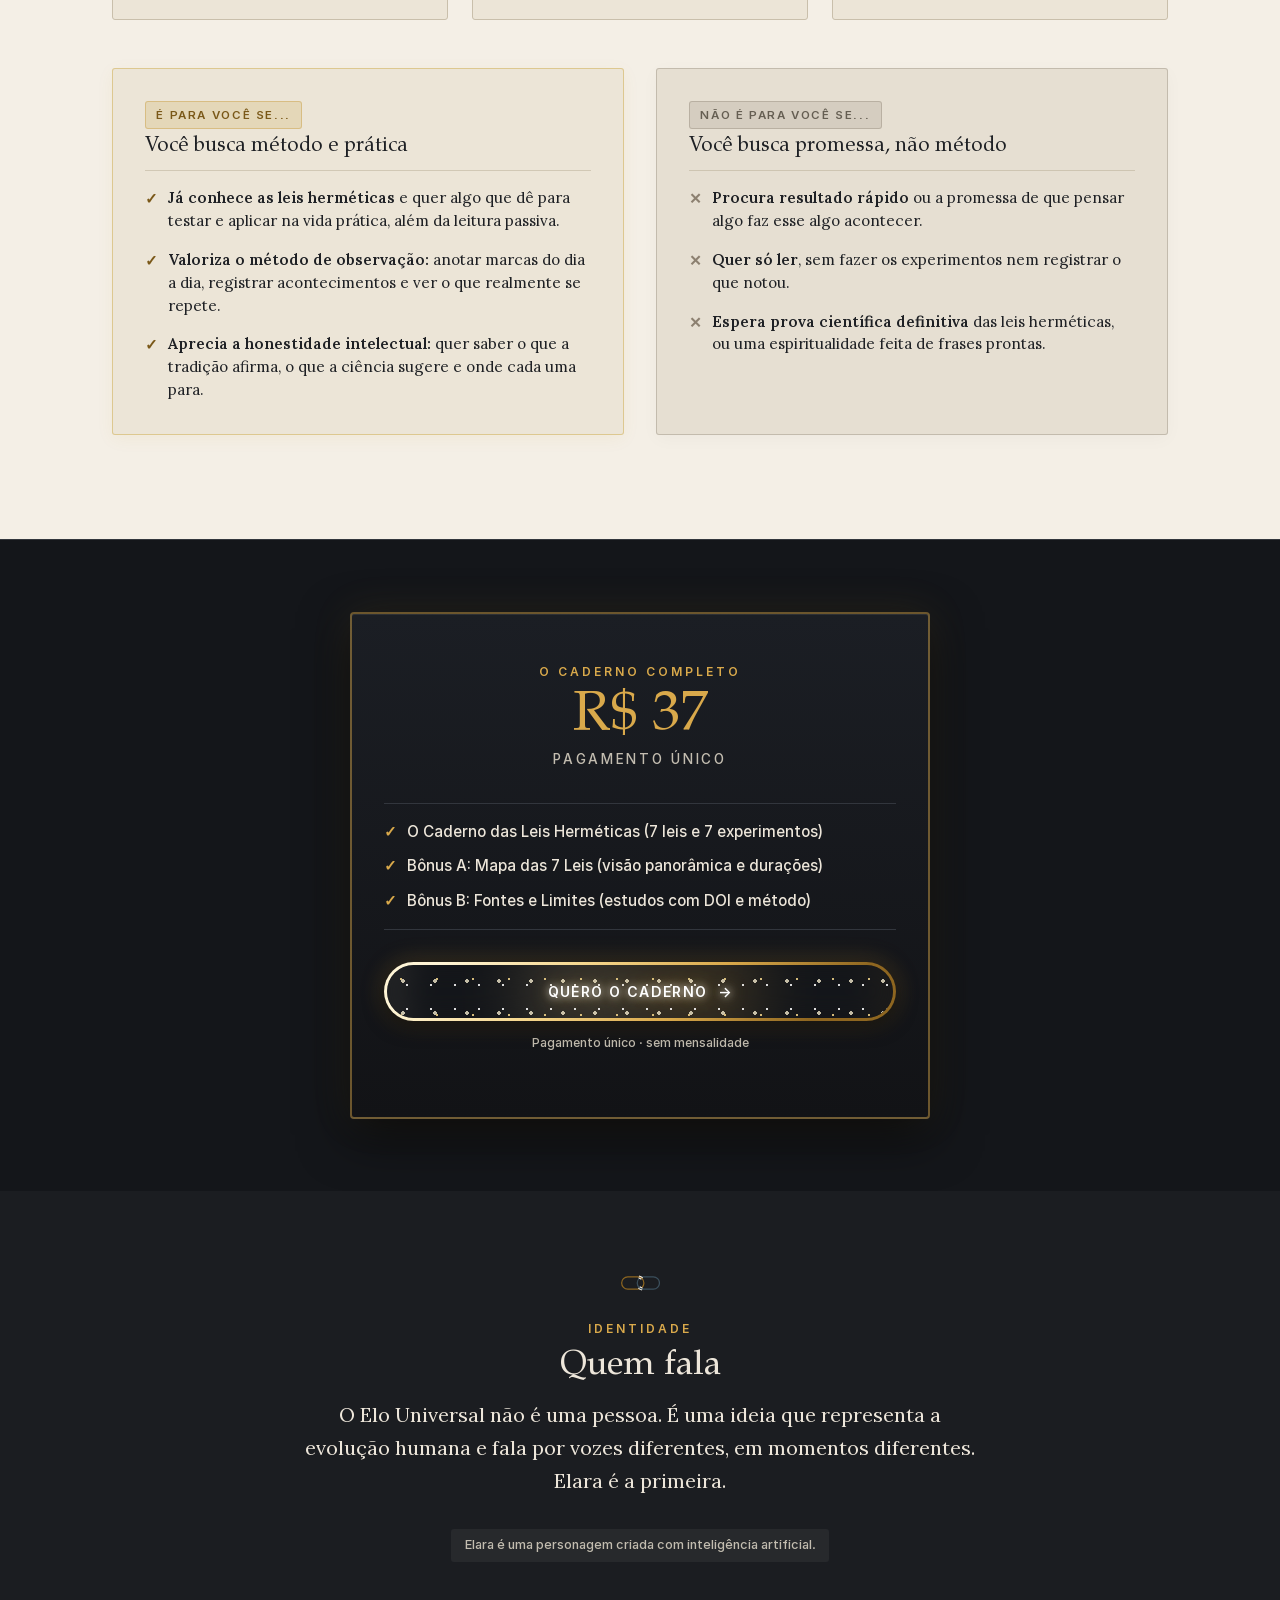
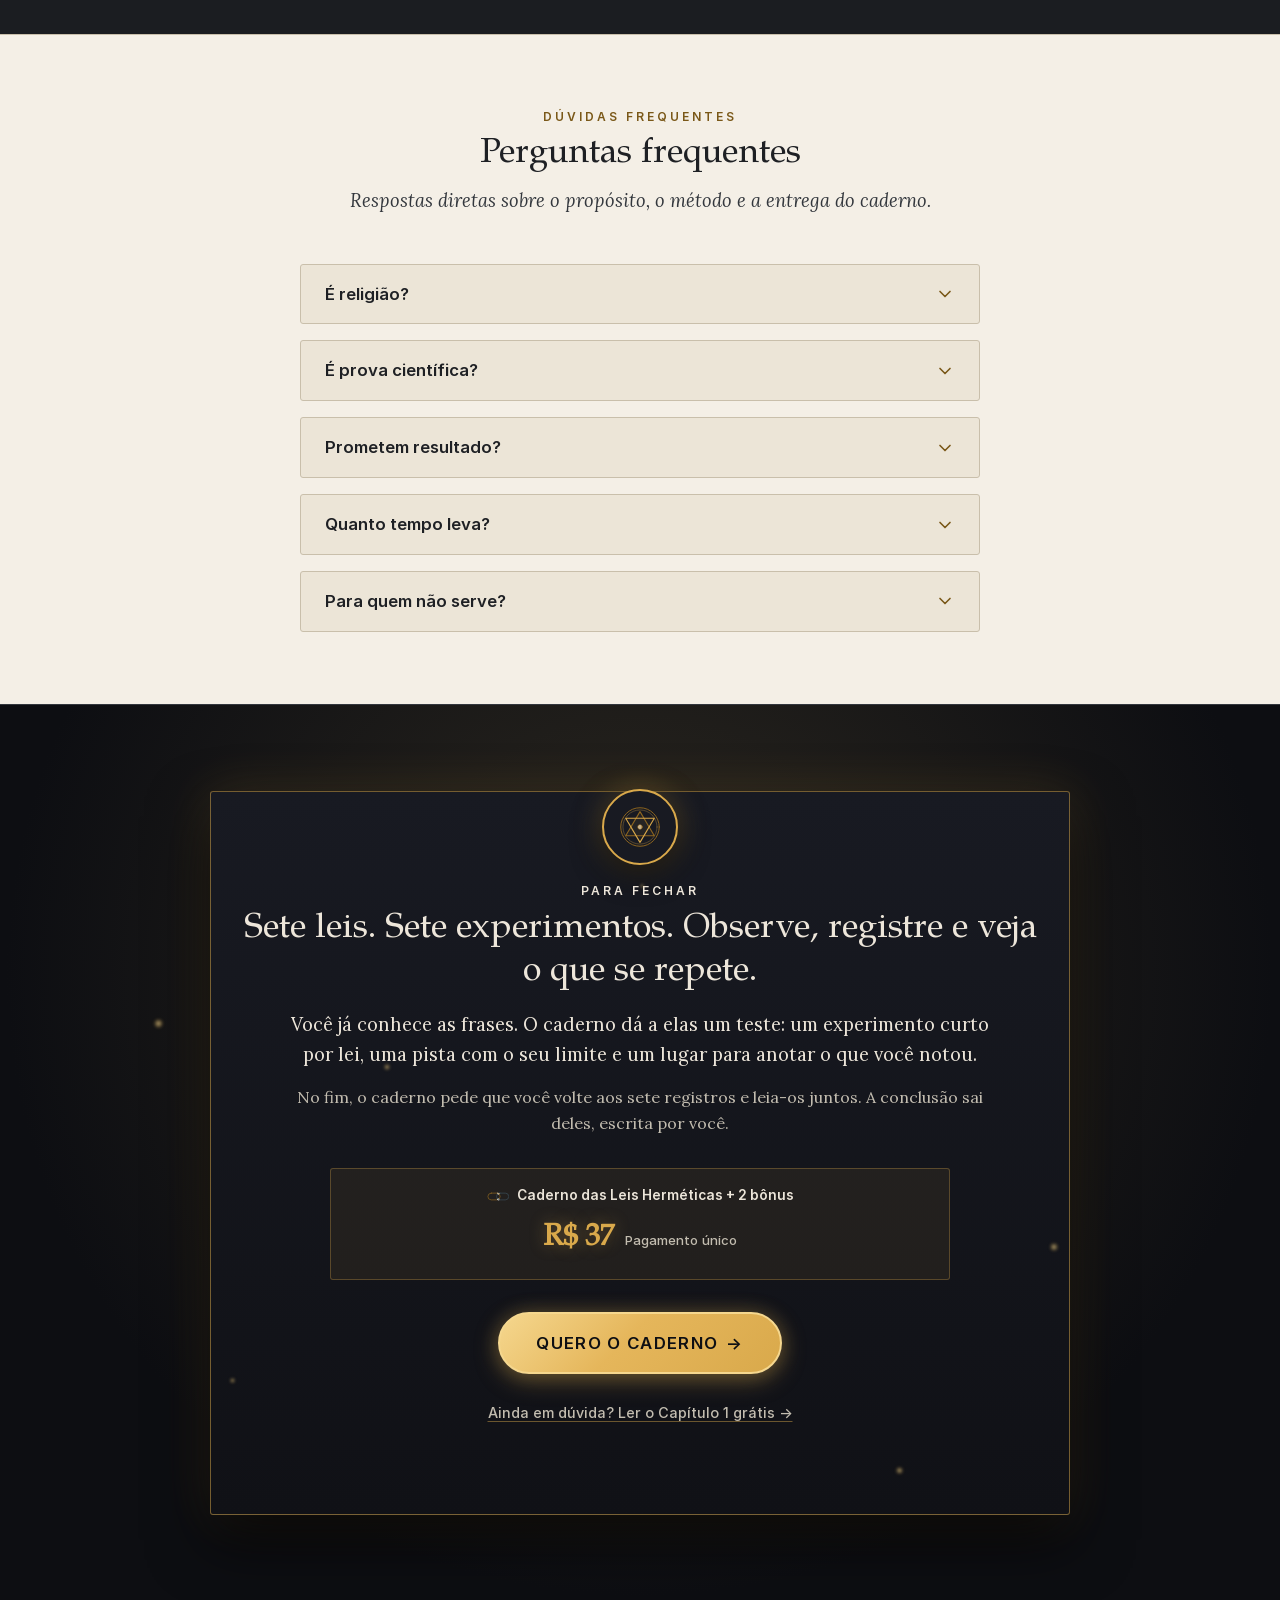
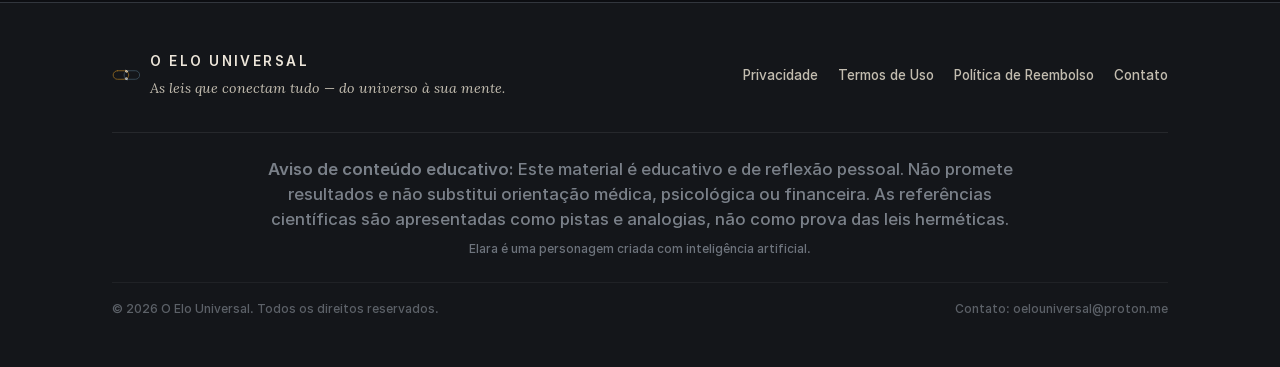
==== commit 05d2ef2f: "fix: previa de compartilhamento (WhatsApp/Instagram) com imagem 1200x630 e URL completa A og:image a" ====
--- a/site/index.html
+++ b/site/index.html
@@ -8,9 +8,19 @@
 
   <!-- Open Graph / Meta Compartilhamento -->
   <meta property="og:title" content="O Elo Universal: Caderno das Leis Herméticas">
-  <meta property="og:description" content="Sete leis, sete pistas, sete experimentos. Você não precisa acreditar em nada: precisa observar.">
+  <meta property="og:description" content="Um caderno para testar as sete leis herméticas na sua rotina, com experimentos de 1 a 7 dias. A ciência entra como pista, nunca como prova.">
   <meta property="og:type" content="website">
-  <meta property="og:image" content="assets/img/og-image.jpg">
+  <meta property="og:url" content="https://o-elo-universal.vercel.app/">
+  <meta property="og:site_name" content="O Elo Universal">
+  <meta property="og:locale" content="pt_BR">
+  <meta property="og:image" content="https://o-elo-universal.vercel.app/assets/img/og-vendas.jpg">
+  <meta property="og:image:secure_url" content="https://o-elo-universal.vercel.app/assets/img/og-vendas.jpg">
+  <meta property="og:image:type" content="image/jpeg">
+  <meta property="og:image:width" content="1200">
+  <meta property="og:image:height" content="630">
+  <meta property="og:image:alt" content="Caderno das Leis Herméticas, de O Elo Universal: capa com a corrente de sete elos dourados">
+  <meta name="twitter:card" content="summary_large_image">
+  <link rel="canonical" href="https://o-elo-universal.vercel.app/">
 
   <!-- Pré-carregamento de Fontes Críticas Autohospedadas -->
   <link rel="preload" href="assets/fonts/Inter-SemiBold.woff" as="font" type="font/woff" crossorigin>
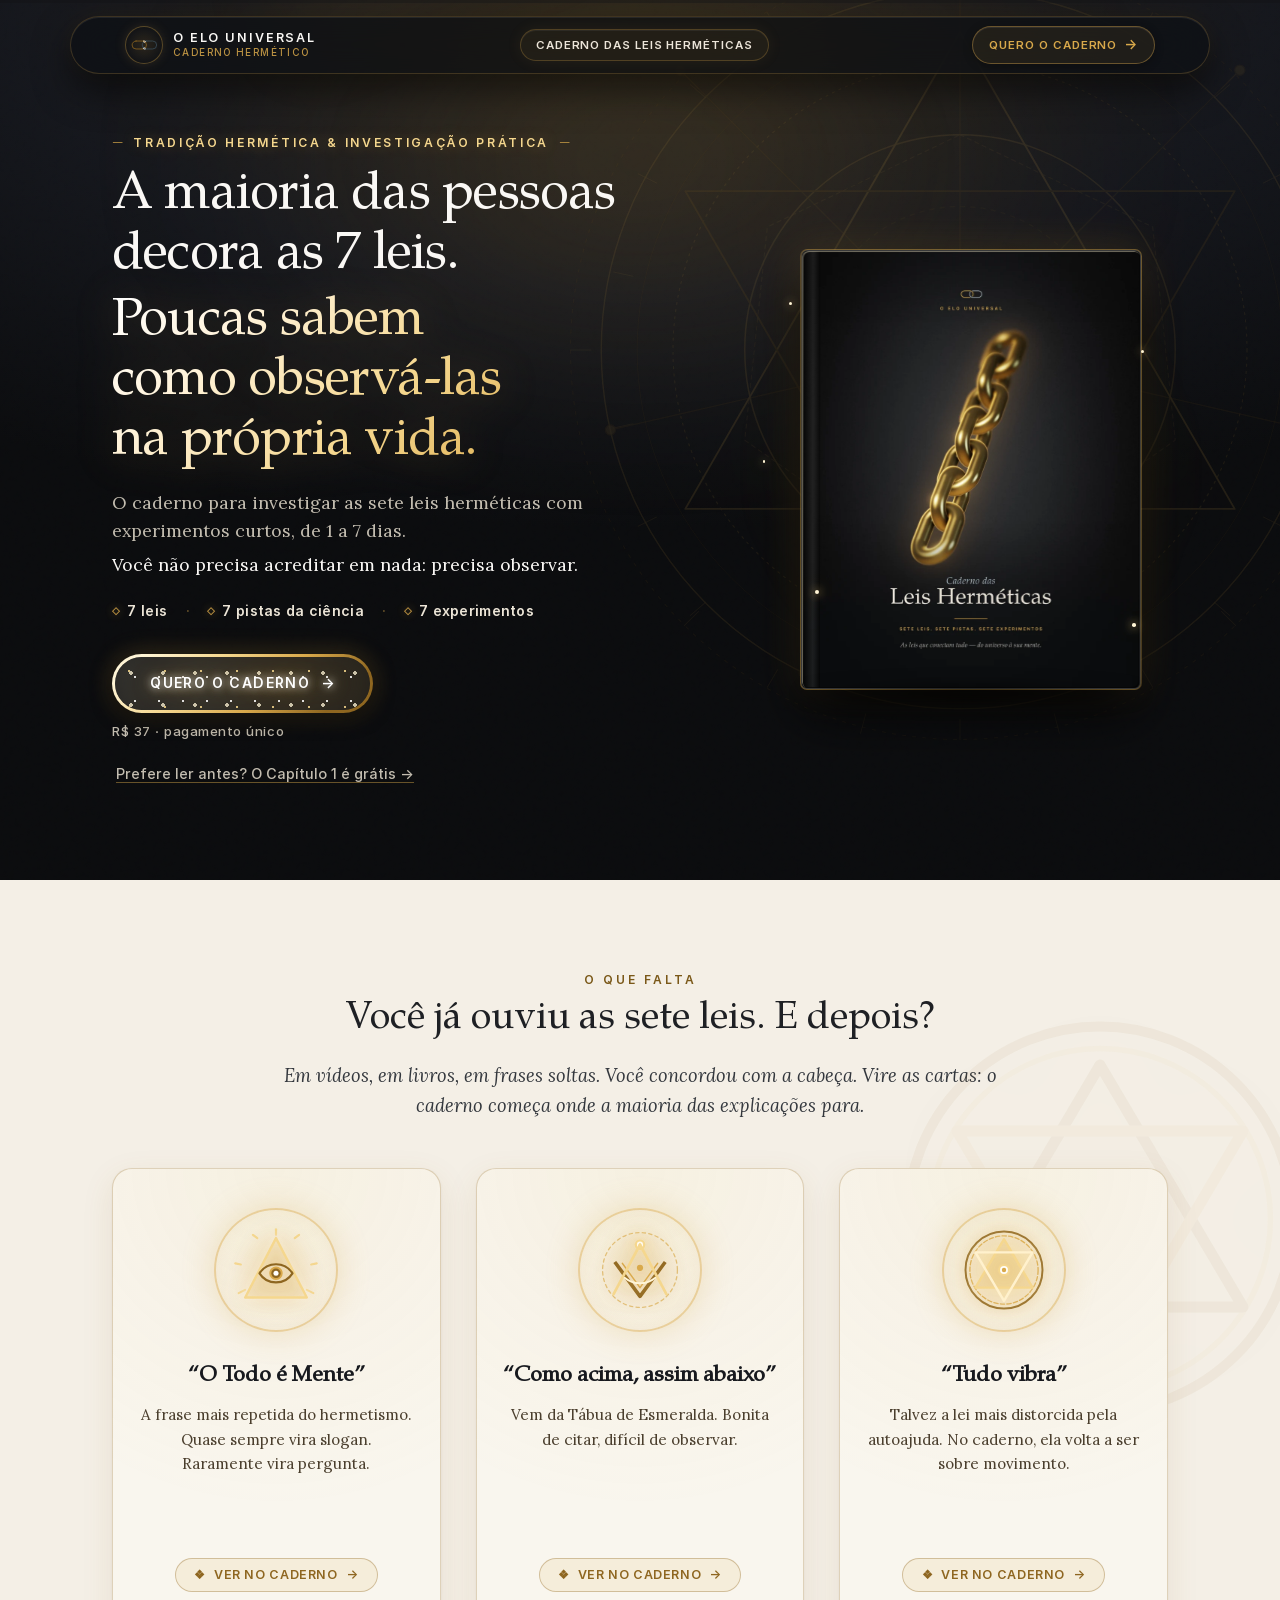
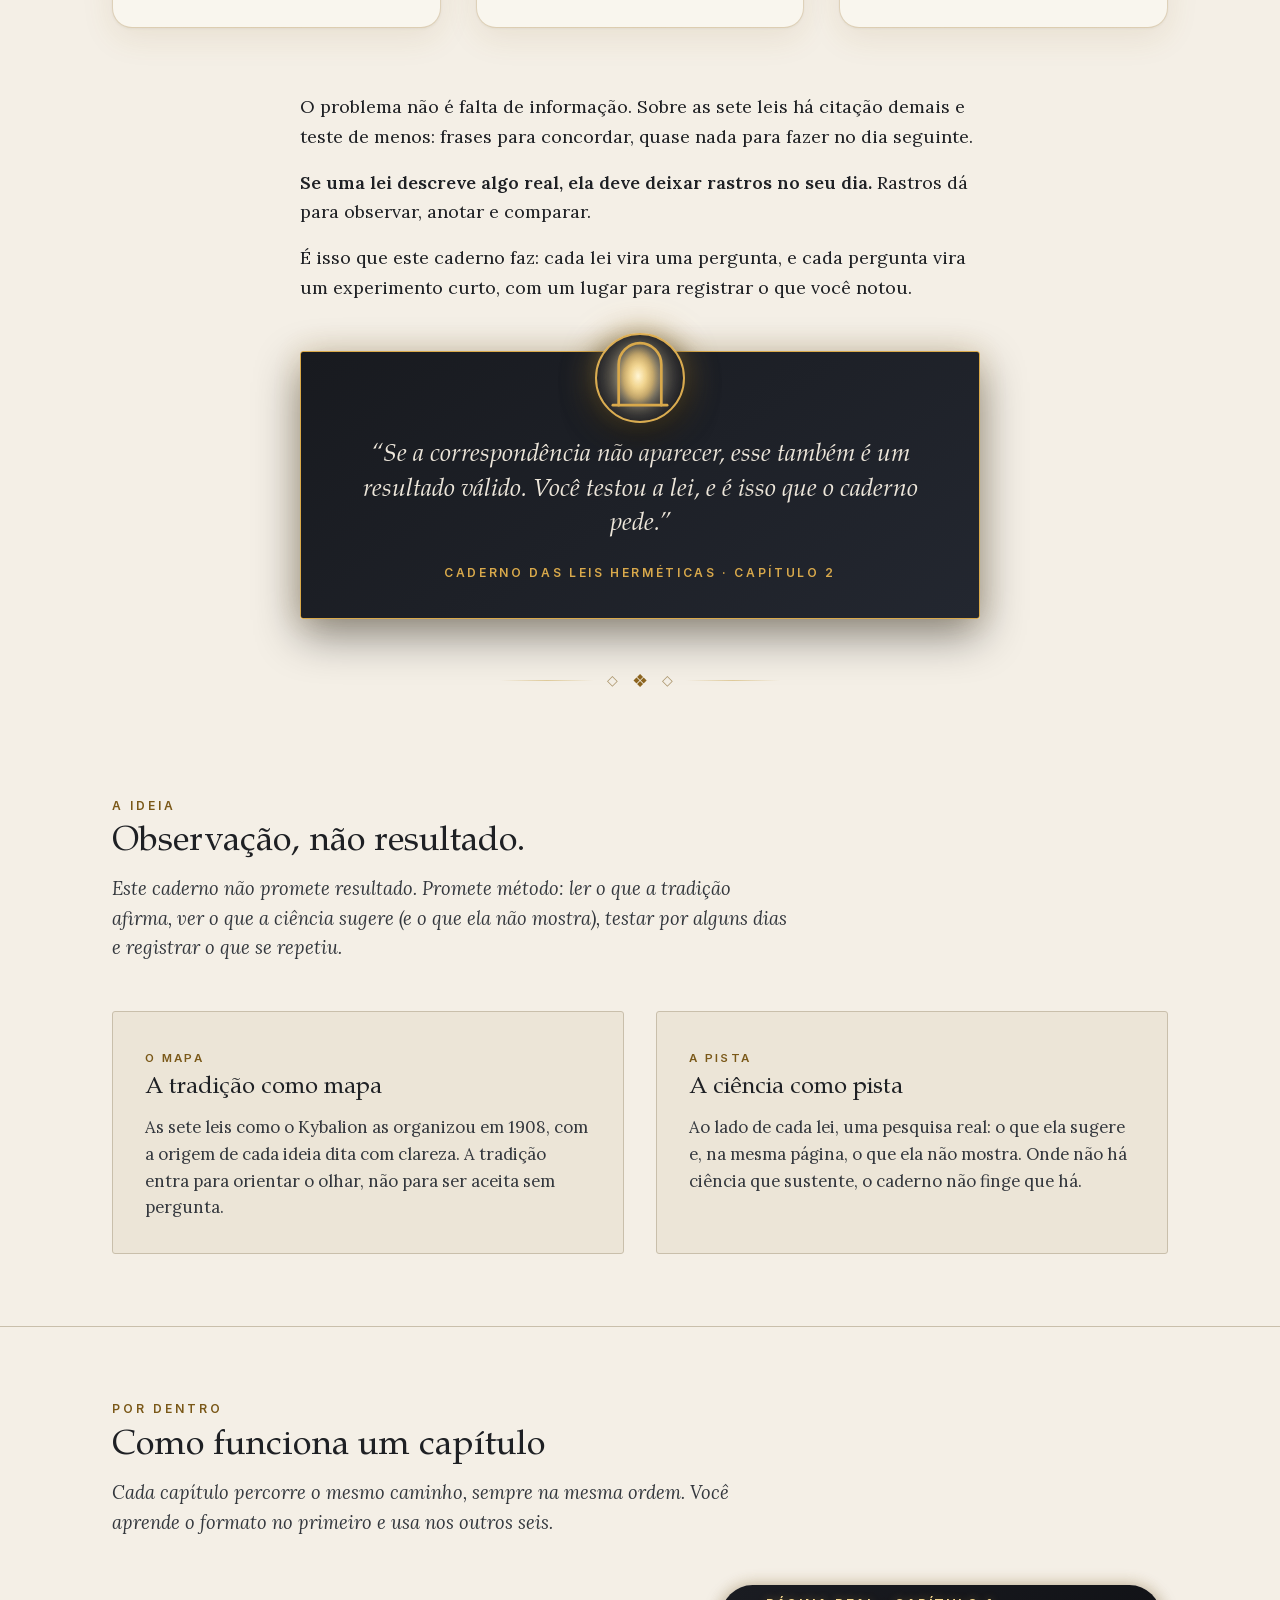
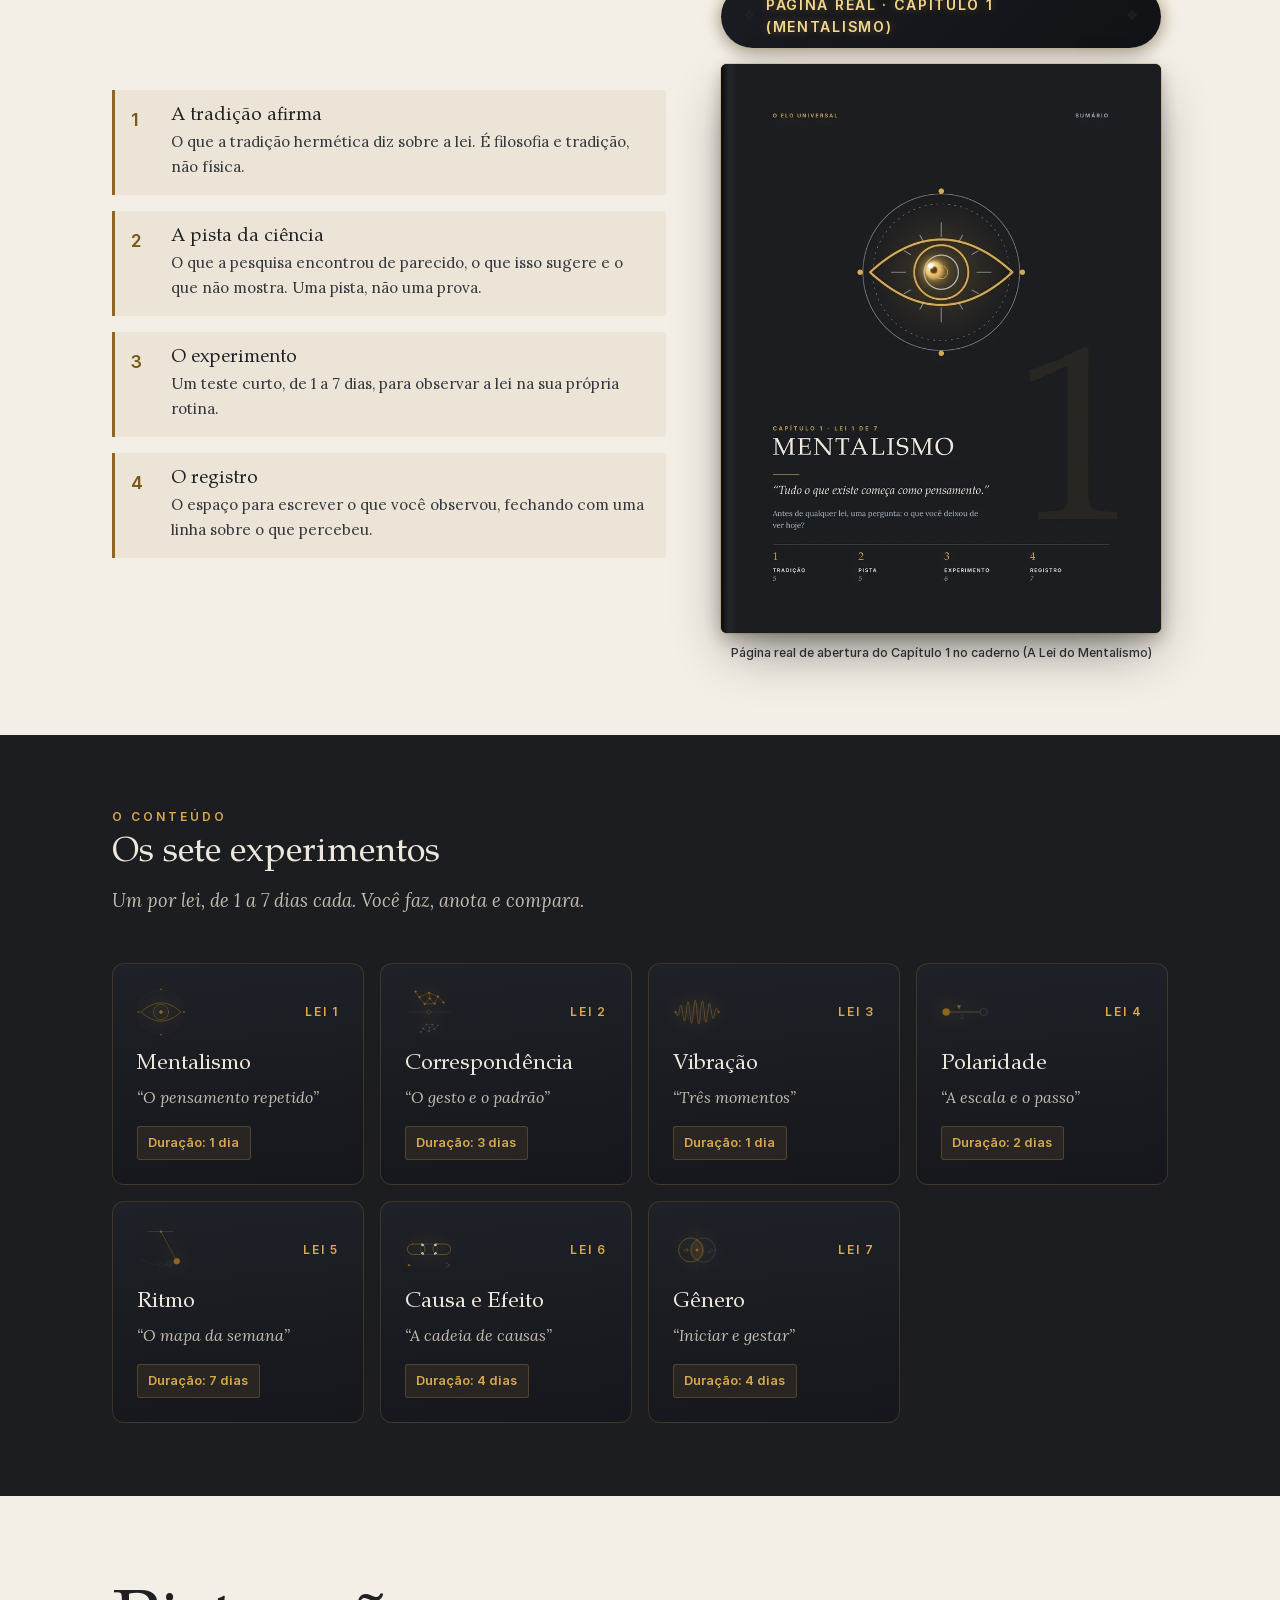
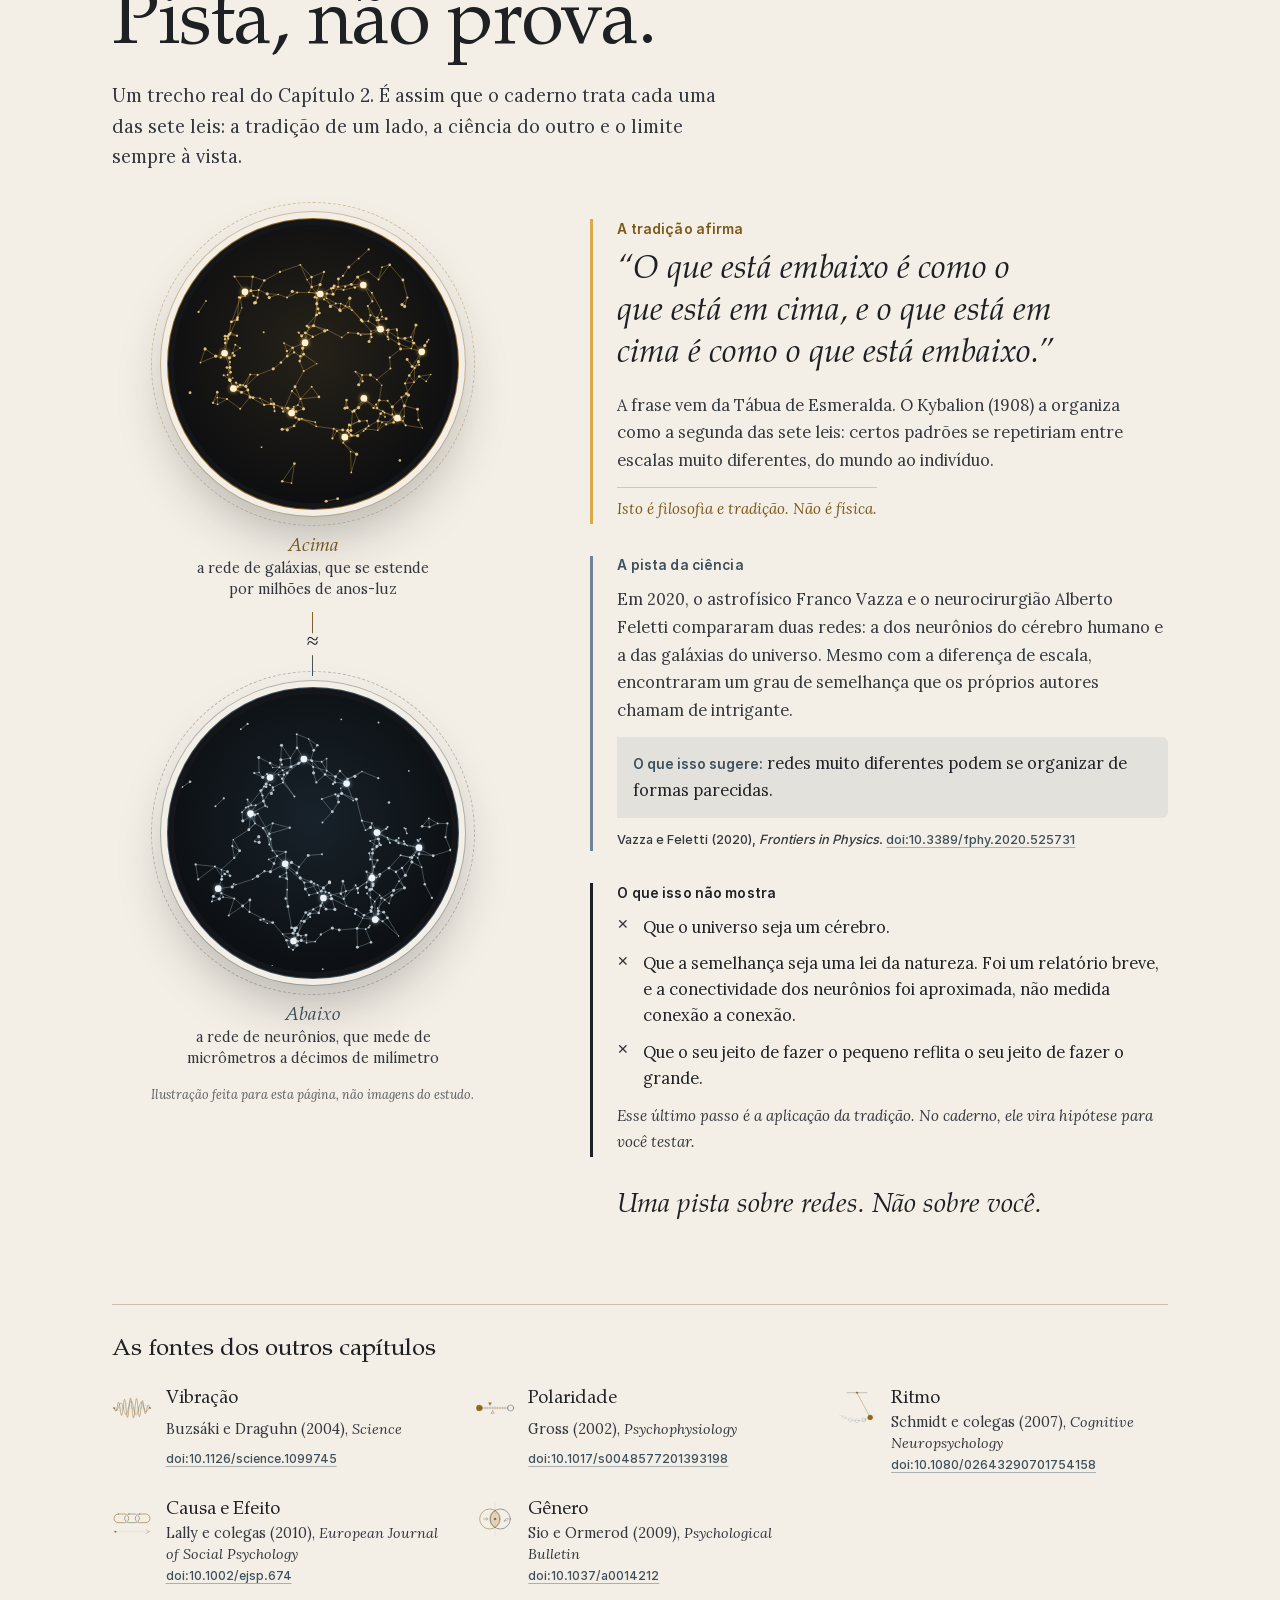
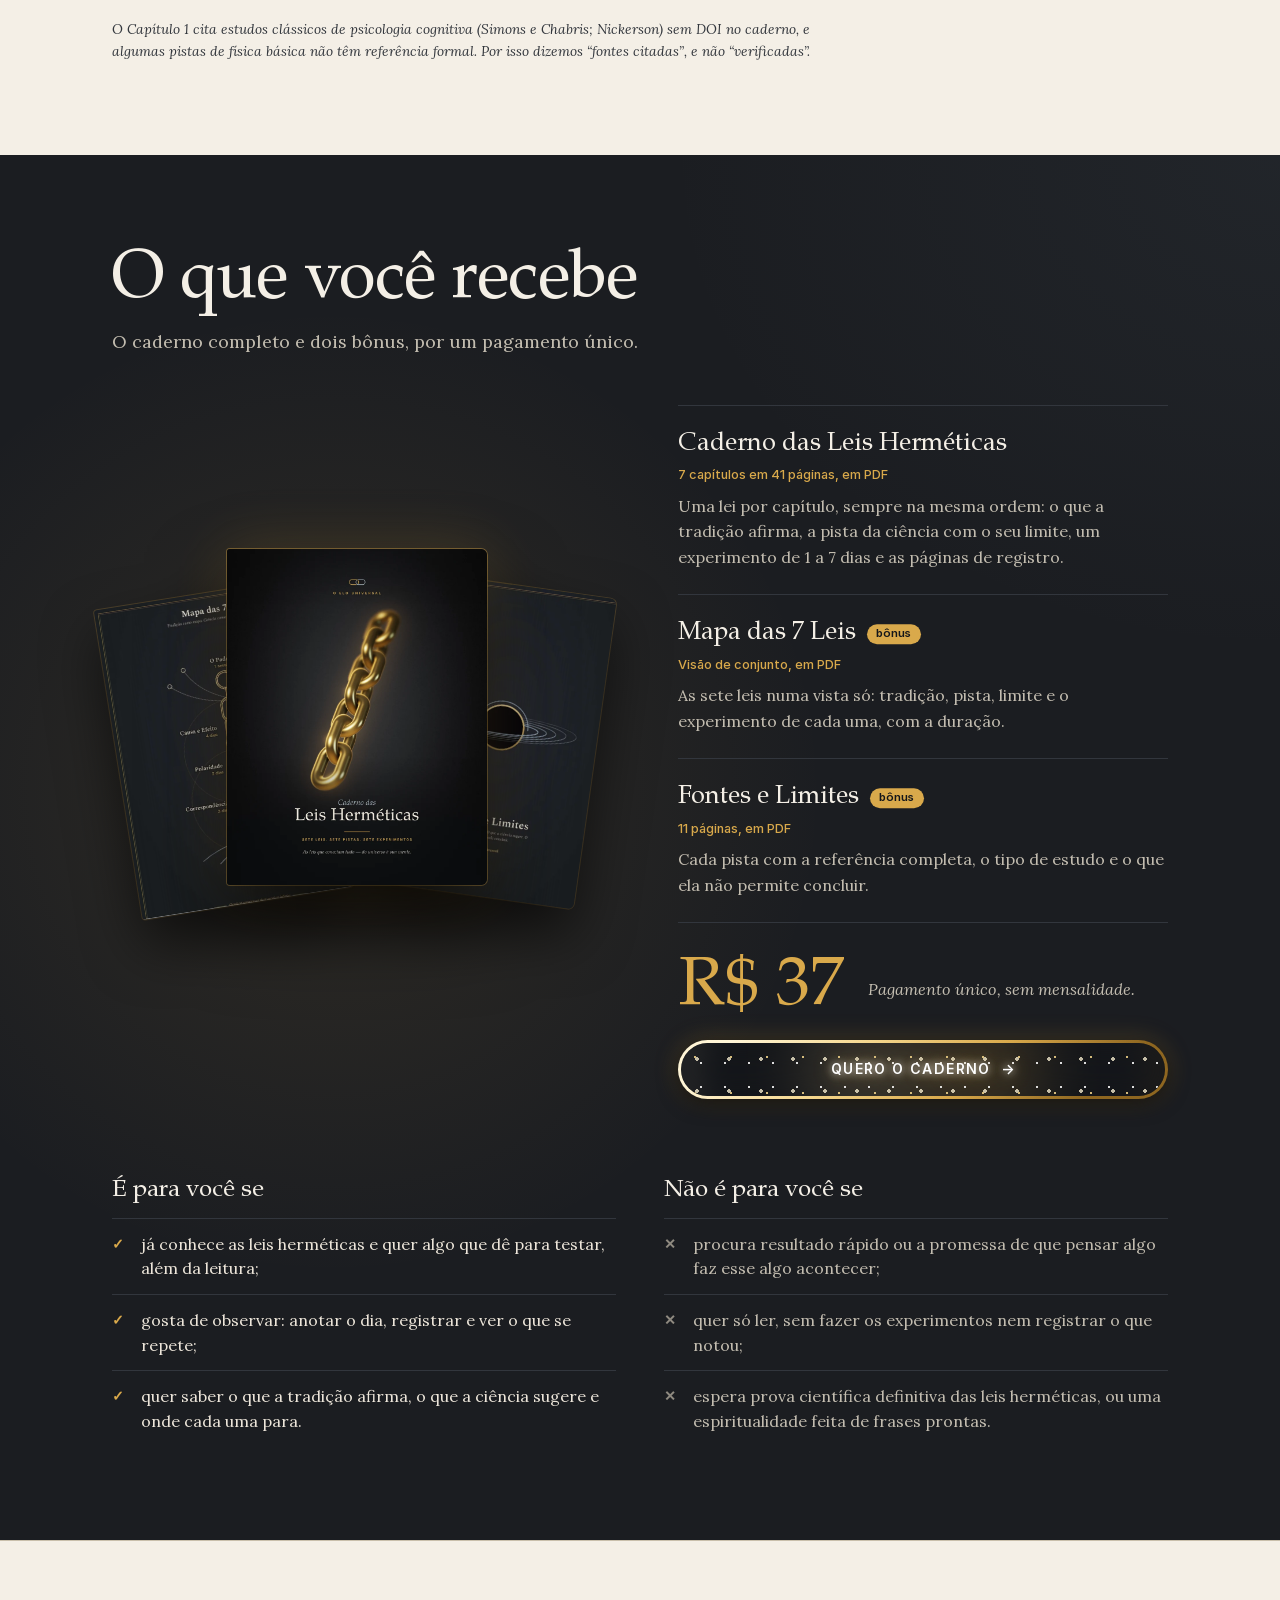
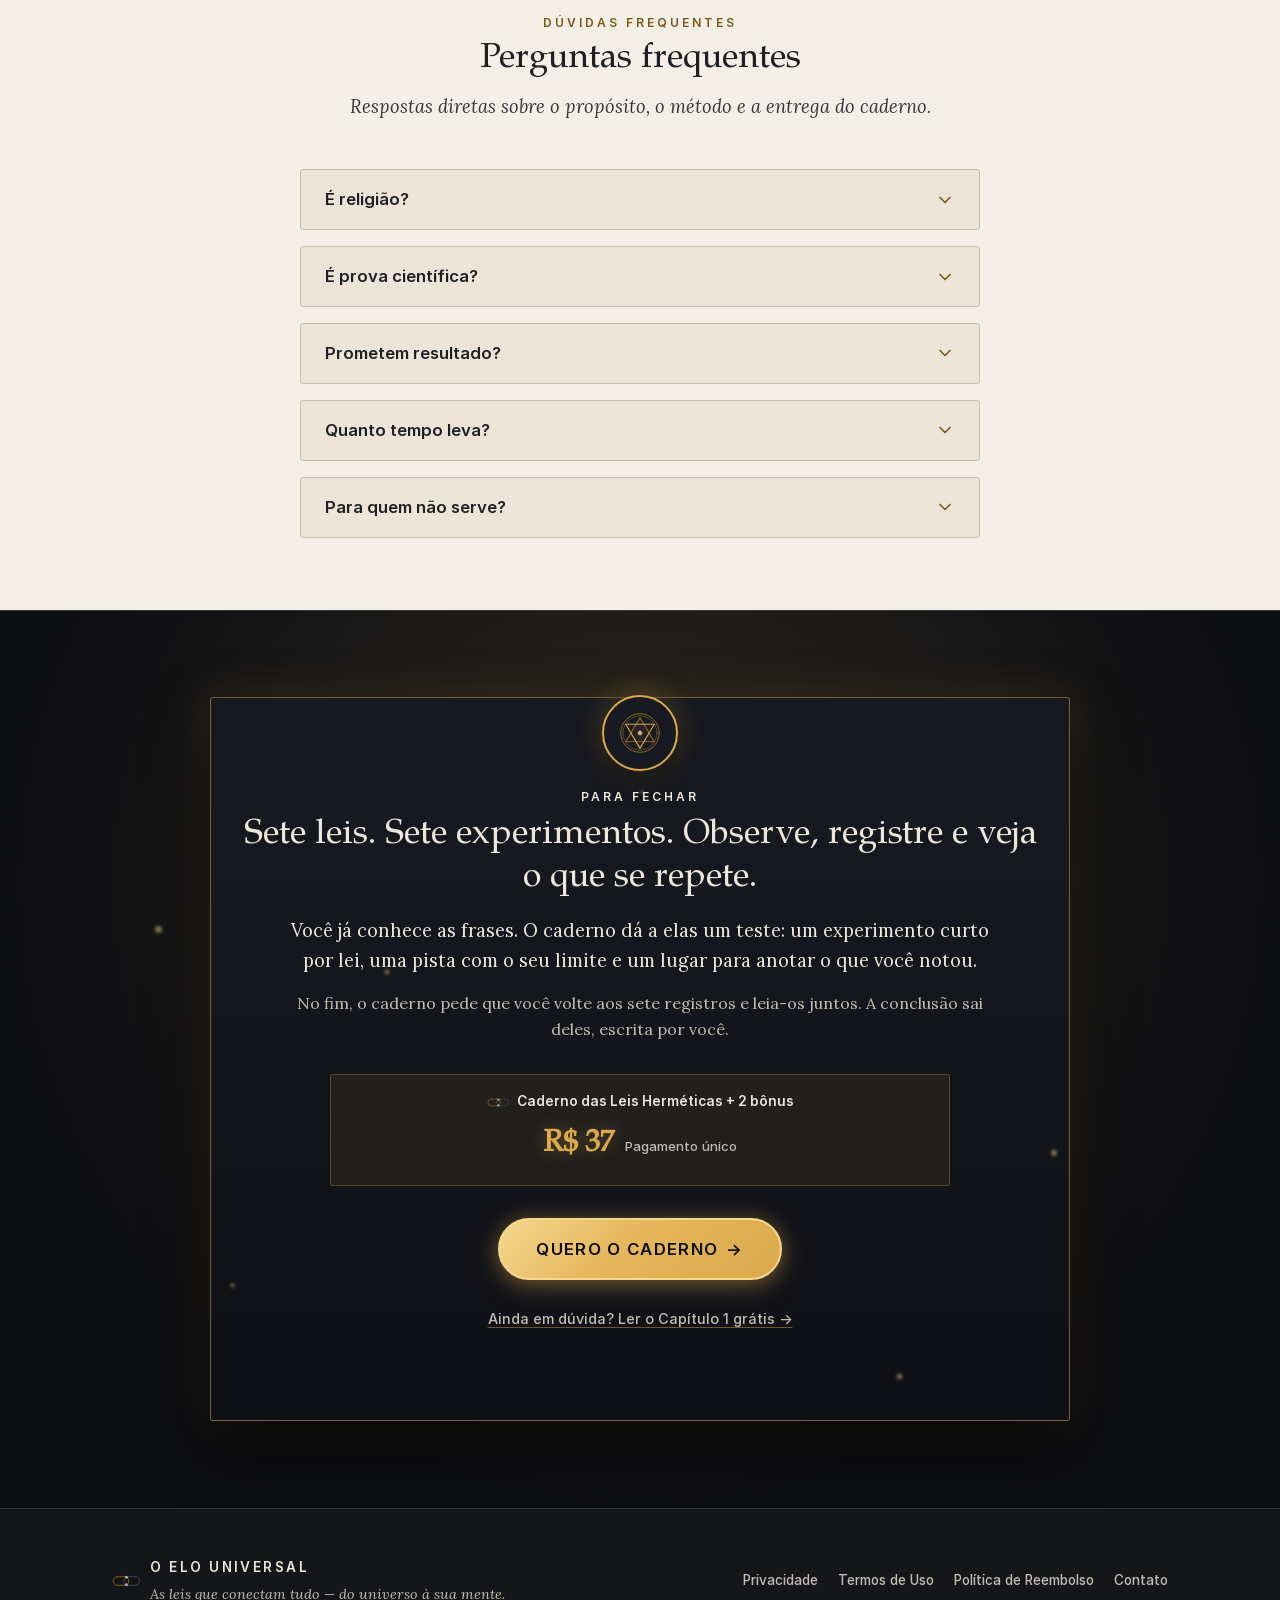
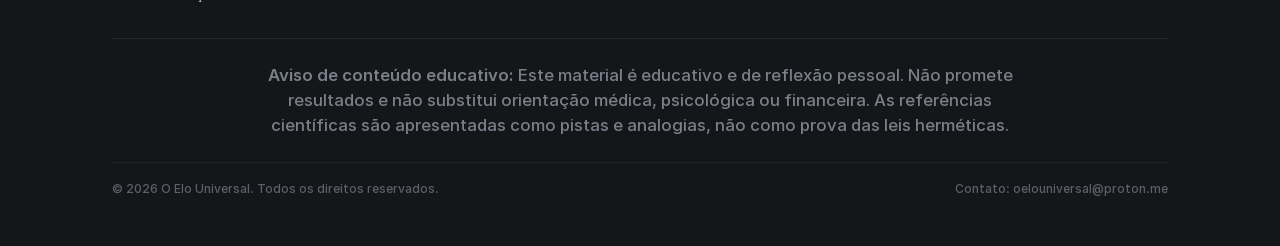
==== commit a1f6a745: "feat: redesenho de "Pista, nao prova" e "O que voce recebe"; sai a Elara; movimento reduzido sem con" ====
--- a/site/index.html
+++ b/site/index.html
@@ -29,8 +29,8 @@
 
   <!-- Estilos -->
   <link rel="stylesheet" href="css/tokens.css?v=6">
-  <link rel="stylesheet" href="css/base.css?v=6">
-  <link rel="stylesheet" href="css/components.css?v=25">
+  <link rel="stylesheet" href="css/base.css?v=7">
+  <link rel="stylesheet" href="css/components.css?v=29">
 </head>
 <body>
   <!-- Acessibilidade: Pular para o conteúdo principal -->
@@ -668,229 +668,192 @@
         </div>
       </div>
     </section>
-
     <!-- ====================================================================
-         Seção 6: A Intersecção Oculta — Ciência e Tradição
+         Seção 6: Pista, não prova — Lei 2 (Correspondência), texto do content.json.
+         "Como acima, assim abaixo": lente de telescópio (galáxias) e de microscópio
+         (neurônios), geradas por _trabalho/gerar_redes.py com o mesmo algoritmo.
+         Leitura em estratos com o código de cores do caderno:
+         âmbar = tradição, azul-aço = ciência, grafite = limite.
          ==================================================================== -->
-    <section id="pista" class="section section-light" data-track="view_secao">
+    <section id="pista" class="section section-light pv-section" data-track="view_secao">
       <div class="container">
-        <div class="section-header">
-          <span class="section-kicker">Pista, não prova</span>
-          <h2 class="section-title">Um exemplo real do caderno: a Lei 2, em três colunas</h2>
-          <p class="section-lead">O caderno inteiro funciona assim. A tradição de um lado, a ciência do outro, e o limite sempre à vista.</p>
-        </div>
-        <div class="pista-cols">
-          <!-- Coluna 1: Tradição (texto do Capítulo 2, content.json) -->
-          <div class="col-pista">
-            <h4>1 · A tradição afirma</h4>
-            <p>A frase vem da Tábua de Esmeralda: o que está embaixo é como o que está em cima, e o que está em cima é como o que está embaixo. O Kybalion (1908) a organiza como a segunda das sete leis.</p>
-            <p>A ideia: certos padrões se repetem entre escalas muito diferentes, do grande ao pequeno, do mundo ao indivíduo.</p>
-            <div class="col-pista-seal">Isto é filosofia e tradição. Não é física.</div>
-          </div>
-          <!-- Coluna 2: Pista -->
-          <div class="col-pista">
-            <h4>2 · A pista da ciência</h4>
-            <p>Em 2020, o astrofísico Franco Vazza e o neurocirurgião Alberto Feletti compararam duas redes: a dos neurônios do cérebro humano e a das galáxias do universo.</p>
-            <p>Uma mede de micrômetros a décimos de milímetro. A outra se estende por milhões de anos-luz. Mesmo assim, encontraram um grau de semelhança que os próprios autores chamam de intrigante.</p>
-            <div class="col-pista-seal">O que isso sugere: redes muito diferentes podem se organizar de formas parecidas.</div>
-          </div>
-          <!-- Coluna 3: Limite -->
-          <div class="col-pista">
-            <h4>3 · O que isso não mostra</h4>
-            <p>Que o universo seja um cérebro. Que a semelhança seja uma lei da natureza: foi um relatório breve, e a conectividade dos neurônios foi aproximada, não medida conexão a conexão.</p>
-            <p>E não mostra que o seu jeito de fazer o pequeno reflita o seu jeito de fazer o grande. Esse passo é da tradição. No caderno, ele vira hipótese para você testar.</p>
-            <div class="col-pista-seal">Uma pista sobre redes. Não sobre você.</div>
-          </div>
-        </div>
-
-        <!-- Fontes com DOI Clicável (Capítulos 2 a 7) -->
-        <div class="fontes-bloco">
-          <h4>Fontes citadas, com DOI</h4>
-          <ul class="fontes-lista">
-            <li class="fonte-item">
-              <strong>Capítulo 2 (Correspondência):</strong> Vazza & Feletti (2020). <em>Frontiers in Physics</em>, 8, 525731.
-              <a href="https://doi.org/10.3389/fphy.2020.525731" target="_blank" rel="noopener noreferrer" class="fonte-doi-link" data-track="clique_doi" data-track-local="cap2">
-                doi:10.3389/fphy.2020.525731 ↗
-              </a>
+        <header class="pv-cabecalho">
+          <h2 class="pv-titulo">Pista, não prova.</h2>
+          <p class="pv-lead">Um trecho real do Capítulo 2. É assim que o caderno trata cada uma das sete leis: a tradição de um lado, a ciência do outro e o limite sempre à vista.</p>
+        </header>
+
+        <div class="pv-grade">
+          <div class="pv-lentes">
+            <div class="pv-lente pv-lente--acima reveal-trigger">
+              <div class="pv-lente-moldura">
+                <!-- rede:galaxias:inicio --><svg class="pv-rede pv-rede--galaxias" viewBox="0 0 200 200" role="img" aria-label="Ilustração de uma rede de galáxias: aglomerados ligados por filamentos"><defs><radialGradient id="pvFundo-galaxias" cx="50%" cy="45%" r="60%"><stop offset="0%" class="pv-fundo-a"/><stop offset="100%" class="pv-fundo-b"/></radialGradient><clipPath id="pvClip-galaxias"><circle cx="100" cy="100" r="96"/></clipPath><filter id="pvBrilho-galaxias" x="-50%" y="-50%" width="200%" height="200%"><feGaussianBlur stdDeviation="1.6"/></filter></defs><circle cx="100" cy="100" r="96" fill="url(#pvFundo-galaxias)"/><g clip-path="url(#pvClip-galaxias)"><g class="pv-linhas"><path d="M45.1 116.9L46.7 117.7" pathLength="1"/><path d="M45.1 116.9L44.7 115.5" pathLength="1"/><path d="M45.1 116.9L42.8 111.3" pathLength="1"/><path d="M45.1 116.9L53.7 115.4" pathLength="1"/><path d="M45.1 116.9L51.8 114.5" pathLength="1"/><path d="M45.1 116.9L41.1 107.5" pathLength="1"/><path d="M45.1 116.9L50.7 119.5" pathLength="1"/><path d="M46.7 117.7L48 115.5" pathLength="1"/><path d="M46.7 117.7L44.7 115.5" pathLength="1"/><path d="M46.7 117.7L50.7 119.5" pathLength="1"/><path d="M42.4 110.7L42.5 111.2" pathLength="1"/><path d="M42.4 110.7L44.7 109.6" pathLength="1"/><path d="M42.4 110.7L38.4 107.8" pathLength="1"/><path d="M42.4 110.7L42.8 111.3" pathLength="1"/><path d="M48 115.5L49.8 114.5" pathLength="1"/><path d="M48 115.5L46.9 112.9" pathLength="1"/><path d="M34.2 127.8L34 123.1" pathLength="1"/><path d="M34.2 127.8L40.7 124.2" pathLength="1"/><path d="M34.2 127.8L31 126.8" pathLength="1"/><path d="M34 123.1L40.7 124.2" pathLength="1"/><path d="M34 123.1L34 119.4" pathLength="1"/><path d="M34 123.1L31 126.8" pathLength="1"/><path d="M49.8 130.9L40.7 124.2" pathLength="1"/><path d="M49.8 130.9L56.6 122.8" pathLength="1"/><path d="M55.1 117.9L53.7 115.4" pathLength="1"/><path d="M55.1 117.9L56.6 122.8" pathLength="1"/><path d="M55.1 117.9L50.7 119.5" pathLength="1"/><path d="M49.8 114.5L51.8 114.5" pathLength="1"/><path d="M49.8 114.5L46.9 112.9" pathLength="1"/><path d="M34 119.4L31 126.8" pathLength="1"/><path d="M42.5 111.2L42.8 111.3" pathLength="1"/><path d="M146.6 76L146.8 76" pathLength="1"/><path d="M146.6 76L144.4 74.8" pathLength="1"/><path d="M146.6 76L145.6 74.9" pathLength="1"/><path d="M146.6 76L150.9 76.8" pathLength="1"/><path d="M146.6 76L143.9 69.9" pathLength="1"/><path d="M146.6 76L138.2 70.5" pathLength="1"/><path d="M146.6 76L139.9 79.3" pathLength="1"/><path d="M146.6 76L151.4 81.2" pathLength="1"/><path d="M146.6 76L144.4 68.1" pathLength="1"/><path d="M146.6 76L140 77.3" pathLength="1"/><path d="M147.6 67.4L150.5 68.8" pathLength="1"/><path d="M147.6 67.4L146.9 62.8" pathLength="1"/><path d="M147.6 67.4L145.3 69.7" pathLength="1"/><path d="M140.4 81.5L138.7 84.5" pathLength="1"/><path d="M140.4 81.5L139.9 79.3" pathLength="1"/><path d="M140.4 81.5L140 77.3" pathLength="1"/><path d="M146.8 76L145.6 74.9" pathLength="1"/><path d="M161.4 59L163.2 60.3" pathLength="1"/><path d="M161.4 59L165.1 54.2" pathLength="1"/><path d="M122.3 60L125.4 54.6" pathLength="1"/><path d="M122.3 60L126.9 62.9" pathLength="1"/><path d="M122.3 60L119.1 58.3" pathLength="1"/><path d="M122.3 60L125.2 60.4" pathLength="1"/><path d="M122.3 60L119 63.5" pathLength="1"/><path d="M151.9 76.6L157.8 75.7" pathLength="1"/><path d="M151.9 76.6L151.6 78.5" pathLength="1"/><path d="M151.9 76.6L150.9 76.8" pathLength="1"/><path d="M157.8 75.7L157.9 76.7" pathLength="1"/><path d="M144.4 74.8L145.6 74.9" pathLength="1"/><path d="M152 83.1L151.6 78.5" pathLength="1"/><path d="M152 83.1L151.4 81.2" pathLength="1"/><path d="M157.9 76.7L158.7 82" pathLength="1"/><path d="M150.5 68.8L145.3 69.7" pathLength="1"/><path d="M151.6 78.5L150.9 76.8" pathLength="1"/><path d="M151.6 78.5L151.4 81.2" pathLength="1"/><path d="M138.7 84.5L139.9 79.3" pathLength="1"/><path d="M121.9 150.4L123.4 151.5" pathLength="1"/><path d="M121.9 150.4L120.8 154.3" pathLength="1"/><path d="M121.9 150.4L123.1 149.7" pathLength="1"/><path d="M121.9 150.4L125 142" pathLength="1"/><path d="M121.9 150.4L130.8 149.4" pathLength="1"/><path d="M121.9 150.4L126.2 145.9" pathLength="1"/><path d="M121.9 150.4L126.7 149.4" pathLength="1"/><path d="M121.9 150.4L114.2 144.6" pathLength="1"/><path d="M113.4 151.3L116.5 146.2" pathLength="1"/><path d="M113.4 151.3L114.2 144.6" pathLength="1"/><path d="M124.7 147.3L124 145.8" pathLength="1"/><path d="M124.7 147.3L126 148.8" pathLength="1"/><path d="M124.7 147.3L126.2 145.9" pathLength="1"/><path d="M130.1 162.2L125.9 160.4" pathLength="1"/><path d="M130.1 162.2L120.8 154.3" pathLength="1"/><path d="M130.1 162.2L126.4 174.8" pathLength="1"/><path d="M124 145.8L120.5 145.5" pathLength="1"/><path d="M124 145.8L125 142" pathLength="1"/><path d="M124 145.8L126.2 145.9" pathLength="1"/><path d="M125.9 160.4L120.8 154.3" pathLength="1"/><path d="M125.9 160.4L126.4 174.8" pathLength="1"/><path d="M126 148.8L126.6 149.3" pathLength="1"/><path d="M126 148.8L126.7 149.4" pathLength="1"/><path d="M134.9 146.2L136.3 144.8" pathLength="1"/><path d="M134.9 146.2L138.4 142.8" pathLength="1"/><path d="M116.5 146.2L120.5 145.5" pathLength="1"/><path d="M116.5 146.2L114.2 144.6" pathLength="1"/><path d="M123.4 151.5L120.8 154.3" pathLength="1"/><path d="M123.4 151.5L123.1 149.7" pathLength="1"/><path d="M126.6 149.3L130.8 149.4" pathLength="1"/><path d="M126.6 149.3L126.7 149.4" pathLength="1"/><path d="M120.5 145.5L114.2 144.6" pathLength="1"/><path d="M125.9 142.5L125 142" pathLength="1"/><path d="M125.9 142.5L131.9 139.4" pathLength="1"/><path d="M125.9 142.5L126.2 145.9" pathLength="1"/><path d="M53.1 50.2L45.9 39.7" pathLength="1"/><path d="M53.1 50.2L53.2 53" pathLength="1"/><path d="M53.1 50.2L57.2 49.5" pathLength="1"/><path d="M53.1 50.2L49.9 54.3" pathLength="1"/><path d="M53.1 50.2L62.6 49" pathLength="1"/><path d="M53.1 50.2L48.9 54.1" pathLength="1"/><path d="M60.5 57.7L61.8 54.2" pathLength="1"/><path d="M60.5 57.7L59.7 57.9" pathLength="1"/><path d="M45.9 39.7L58.4 39.8" pathLength="1"/><path d="M58.9 53L61.8 54.2" pathLength="1"/><path d="M58.9 53L57.2 49.5" pathLength="1"/><path d="M66.4 42.4L62.6 49" pathLength="1"/><path d="M66.4 42.4L58.4 39.8" pathLength="1"/><path d="M66.4 42.4L77.2 36.5" pathLength="1"/><path d="M61.8 54.2L59.7 57.9" pathLength="1"/><path d="M61.8 54.2L62.6 49" pathLength="1"/><path d="M53.2 53L49.9 54.3" pathLength="1"/><path d="M53.2 53L48.9 54.1" pathLength="1"/><path d="M50.9 61.3L49.9 54.3" pathLength="1"/><path d="M50.9 61.3L48 68" pathLength="1"/><path d="M57.2 49.5L62.6 49" pathLength="1"/><path d="M57.2 49.5L58.4 39.8" pathLength="1"/><path d="M135.1 123.6L136.4 125.1" pathLength="1"/><path d="M135.1 123.6L128.4 132.1" pathLength="1"/><path d="M135.1 123.6L141.7 130.3" pathLength="1"/><path d="M135.1 123.6L131.5 130.1" pathLength="1"/><path d="M135.1 123.6L144.2 130.4" pathLength="1"/><path d="M131.5 114.3L133.8 107.6" pathLength="1"/><path d="M131.5 114.3L134.2 111.9" pathLength="1"/><path d="M136.4 125.1L131.5 130.1" pathLength="1"/><path d="M151.5 125.4L145.7 125" pathLength="1"/><path d="M151.5 125.4L154.7 129.5" pathLength="1"/><path d="M129.3 105.3L133.8 107.6" pathLength="1"/><path d="M129.3 105.3L134.2 111.9" pathLength="1"/><path d="M145.7 125L143.5 127.9" pathLength="1"/><path d="M145.7 125L147.4 114.7" pathLength="1"/><path d="M145.7 125L144.2 130.4" pathLength="1"/><path d="M123.1 124.9L123.6 130.2" pathLength="1"/><path d="M123.1 124.9L122 130.5" pathLength="1"/><path d="M143.5 127.9L141.7 130.3" pathLength="1"/><path d="M143.5 127.9L144.2 130.4" pathLength="1"/><path d="M133.8 107.6L134.2 111.9" pathLength="1"/><path d="M133.8 107.6L139.6 107.6" pathLength="1"/><path d="M139.6 107.6L144 110.7" pathLength="1"/><path d="M128.3 132.7L128.4 132.1" pathLength="1"/><path d="M128.3 132.7L131.5 130.1" pathLength="1"/><path d="M128.3 132.7L127.2 132.9" pathLength="1"/><path d="M147.4 114.7L144 110.7" pathLength="1"/><path d="M123.6 130.2L127.2 132.9" pathLength="1"/><path d="M123.6 130.2L122 130.5" pathLength="1"/><path d="M158.2 137.3L157.1 138.4" pathLength="1"/><path d="M158.2 137.3L160 138.4" pathLength="1"/><path d="M158.2 137.3L155.8 136.8" pathLength="1"/><path d="M158.2 137.3L148.2 132.5" pathLength="1"/><path d="M158.2 137.3L149.3 133.5" pathLength="1"/><path d="M158.2 137.3L155.6 140.3" pathLength="1"/><path d="M158.2 137.3L154.7 129.5" pathLength="1"/><path d="M158.2 137.3L163 128.8" pathLength="1"/><path d="M158.2 137.3L154.7 134.6" pathLength="1"/><path d="M172.7 138.6L172.1 131.2" pathLength="1"/><path d="M172.7 138.6L175.4 144.1" pathLength="1"/><path d="M157.1 138.4L155.8 136.8" pathLength="1"/><path d="M157.1 138.4L155.6 140.3" pathLength="1"/><path d="M162.1 139.2L163.9 142.3" pathLength="1"/><path d="M162.1 139.2L160 138.4" pathLength="1"/><path d="M162.1 139.2L162.9 136" pathLength="1"/><path d="M163.9 142.3L160 138.4" pathLength="1"/><path d="M163.9 142.3L175.4 144.1" pathLength="1"/><path d="M150.5 141.7L147.6 140.2" pathLength="1"/><path d="M150.5 141.7L155.6 140.3" pathLength="1"/><path d="M172.1 131.2L163 128.8" pathLength="1"/><path d="M147.6 140.2L144.7 145.7" pathLength="1"/><path d="M147.6 140.2L144.8 139.3" pathLength="1"/><path d="M146.6 134.2L149.7 136.5" pathLength="1"/><path d="M146.6 134.2L148.2 132.5" pathLength="1"/><path d="M146.6 134.2L149.3 133.5" pathLength="1"/><path d="M146.6 134.2L144.8 139.3" pathLength="1"/><path d="M149.7 136.5L149.3 133.5" pathLength="1"/><path d="M160 138.4L162.9 136" pathLength="1"/><path d="M162.9 136L163 128.8" pathLength="1"/><path d="M160.9 123L164.4 120.4" pathLength="1"/><path d="M160.9 123L165.9 121.4" pathLength="1"/><path d="M160.9 123L163 128.8" pathLength="1"/><path d="M137.2 139.1L131.9 139.4" pathLength="1"/><path d="M137.2 139.1L138.4 142.8" pathLength="1"/><path d="M94.5 85.3L92 80.9" pathLength="1"/><path d="M94.5 85.3L92.9 89.1" pathLength="1"/><path d="M94.5 85.3L86 88.8" pathLength="1"/><path d="M94.5 85.3L97 74.8" pathLength="1"/><path d="M94.5 85.3L91.3 94.7" pathLength="1"/><path d="M94.5 85.3L99.8 81.3" pathLength="1"/><path d="M94.5 85.3L94.7 78.5" pathLength="1"/><path d="M92.3 80.6L90.1 78.3" pathLength="1"/><path d="M92.3 80.6L92 80.9" pathLength="1"/><path d="M92.3 80.6L94.7 78.5" pathLength="1"/><path d="M102.6 99.8L93.6 104.9" pathLength="1"/><path d="M102.6 99.8L93.5 93.3" pathLength="1"/><path d="M90.1 78.3L92 80.9" pathLength="1"/><path d="M99.8 81L99.8 81.3" pathLength="1"/><path d="M99.8 81L94.7 78.5" pathLength="1"/><path d="M92 80.9L94.7 78.5" pathLength="1"/><path d="M82 91.1L80 85.6" pathLength="1"/><path d="M82 91.1L82.2 94.6" pathLength="1"/><path d="M82 91.1L86 88.8" pathLength="1"/><path d="M108.1 77.2L109.9 76.5" pathLength="1"/><path d="M108.1 77.2L100.4 73.6" pathLength="1"/><path d="M87 92L82.2 94.6" pathLength="1"/><path d="M87 92L86 88.8" pathLength="1"/><path d="M87 92L91.3 94.7" pathLength="1"/><path d="M92.9 89.1L93.5 93.3" pathLength="1"/><path d="M80 85.6L86 88.8" pathLength="1"/><path d="M175 91.6L177.1 87.3" pathLength="1"/><path d="M175 91.6L169.6 85.6" pathLength="1"/><path d="M175 91.6L168.3 101.8" pathLength="1"/><path d="M175 91.6L167.8 89.4" pathLength="1"/><path d="M175 91.6L172.7 98.4" pathLength="1"/><path d="M177.1 87.3L179.7 83.2" pathLength="1"/><path d="M177.1 87.3L178.7 84.6" pathLength="1"/><path d="M152.9 95.6L160.4 89.7" pathLength="1"/><path d="M152.9 95.6L153.4 103.1" pathLength="1"/><path d="M179.7 83.2L178.7 84.6" pathLength="1"/><path d="M160.4 89.7L167.8 89.4" pathLength="1"/><path d="M160.4 89.7L159.3 86.1" pathLength="1"/><path d="M171 73.1L167.5 81.4" pathLength="1"/><path d="M171 73.1L168.6 83.8" pathLength="1"/><path d="M168.9 85.5L168.6 83.8" pathLength="1"/><path d="M168.9 85.5L169.6 85.6" pathLength="1"/><path d="M168.9 85.5L167.8 89.4" pathLength="1"/><path d="M163.4 82.3L167.5 81.4" pathLength="1"/><path d="M163.4 82.3L158.7 82" pathLength="1"/><path d="M173.2 100.6L170.1 102.8" pathLength="1"/><path d="M173.2 100.6L168.3 101.8" pathLength="1"/><path d="M173.2 100.6L172.7 98.4" pathLength="1"/><path d="M167.5 81.4L168.6 83.8" pathLength="1"/><path d="M168.6 83.8L169.6 85.6" pathLength="1"/><path d="M181.2 107.2L173.2 108.6" pathLength="1"/><path d="M181.2 107.2L178.1 111.9" pathLength="1"/><path d="M173.2 108.6L169.7 112.5" pathLength="1"/><path d="M173.2 108.6L178.1 111.9" pathLength="1"/><path d="M39 92.6L42.4 95.7" pathLength="1"/><path d="M39 92.6L36.4 95.5" pathLength="1"/><path d="M39 92.6L32.9 94.6" pathLength="1"/><path d="M39 92.6L42.7 102.4" pathLength="1"/><path d="M39 92.6L41.6 82.5" pathLength="1"/><path d="M39 92.6L42.7 98.6" pathLength="1"/><path d="M39 92.6L39.5 85.6" pathLength="1"/><path d="M42.4 95.7L45.7 94.2" pathLength="1"/><path d="M42.4 95.7L44.6 92.5" pathLength="1"/><path d="M42.4 95.7L42.7 98.6" pathLength="1"/><path d="M25.6 89.6L32.9 94.6" pathLength="1"/><path d="M25.6 89.6L22.4 99" pathLength="1"/><path d="M36.4 95.5L32.9 94.6" pathLength="1"/><path d="M44.7 109.6L42.8 111.3" pathLength="1"/><path d="M38.4 107.8L41.1 107.5" pathLength="1"/><path d="M39.4 80.8L41.1 80.9" pathLength="1"/><path d="M39.4 80.8L39.3 82.9" pathLength="1"/><path d="M45.7 94.2L44.6 92.5" pathLength="1"/><path d="M41.1 80.9L43.2 78.5" pathLength="1"/><path d="M41.1 80.9L41.6 82.5" pathLength="1"/><path d="M41.1 80.9L42.2 79.6" pathLength="1"/><path d="M49.7 88.9L44.6 92.5" pathLength="1"/><path d="M49.7 88.9L46.4 86.7" pathLength="1"/><path d="M44.6 92.5L46.4 86.7" pathLength="1"/><path d="M47.6 80.5L43.2 78.5" pathLength="1"/><path d="M47.6 80.5L42.2 79.6" pathLength="1"/><path d="M40.6 102.4L42.7 102.4" pathLength="1"/><path d="M40.6 102.4L43.2 105.7" pathLength="1"/><path d="M32.9 94.6L22.4 99" pathLength="1"/><path d="M134.7 45.5L130.8 40" pathLength="1"/><path d="M134.7 45.5L140.9 56.8" pathLength="1"/><path d="M134.7 45.5L128.9 47.2" pathLength="1"/><path d="M134.7 45.5L140.6 50.9" pathLength="1"/><path d="M134.7 45.5L126.4 45.1" pathLength="1"/><path d="M125.4 54.6L125.2 60.4" pathLength="1"/><path d="M147.6 33.2L145.2 41.7" pathLength="1"/><path d="M147.6 33.2L152.9 31.6" pathLength="1"/><path d="M145.2 41.7L138.3 36.5" pathLength="1"/><path d="M145.2 41.7L152.9 31.6" pathLength="1"/><path d="M130.8 40L126.4 45.1" pathLength="1"/><path d="M130.8 40L138.3 36.5" pathLength="1"/><path d="M131.5 27.3L124.7 33.1" pathLength="1"/><path d="M131.5 27.3L138.4 21" pathLength="1"/><path d="M124.7 33.1L120.7 39.2" pathLength="1"/><path d="M139.6 66.4L137.8 60" pathLength="1"/><path d="M139.6 66.4L138.2 70.5" pathLength="1"/><path d="M139.6 66.4L144.4 68.1" pathLength="1"/><path d="M162 42.1L165.1 54.2" pathLength="1"/><path d="M162 42.1L152.9 31.6" pathLength="1"/><path d="M117.5 41.4L117.3 46.7" pathLength="1"/><path d="M117.5 41.4L120.7 39.2" pathLength="1"/><path d="M85.3 133.8L83.5 133.9" pathLength="1"/><path d="M85.3 133.8L86.3 131.2" pathLength="1"/><path d="M85.3 133.8L88 137" pathLength="1"/><path d="M85.3 133.8L88.3 132.8" pathLength="1"/><path d="M85.3 133.8L78.7 130.5" pathLength="1"/><path d="M85.3 133.8L79.4 132.8" pathLength="1"/><path d="M85.3 133.8L90.4 138.2" pathLength="1"/><path d="M85.3 133.8L82.6 130.4" pathLength="1"/><path d="M89.6 128.3L86.3 131.2" pathLength="1"/><path d="M89.6 128.3L86.7 129.4" pathLength="1"/><path d="M89.6 128.3L91.4 124.1" pathLength="1"/><path d="M89.6 128.3L93.5 130.9" pathLength="1"/><path d="M92.3 137.7L88 137" pathLength="1"/><path d="M92.3 137.7L90.4 138.2" pathLength="1"/><path d="M92.3 137.7L101.6 140.1" pathLength="1"/><path d="M92.3 137.7L102.2 143" pathLength="1"/><path d="M73.2 129.8L73.5 132.5" pathLength="1"/><path d="M73.2 129.8L72.9 127.6" pathLength="1"/><path d="M73.2 129.8L71 127.5" pathLength="1"/><path d="M83.5 133.9L82.6 130.4" pathLength="1"/><path d="M86.3 131.2L86.7 129.4" pathLength="1"/><path d="M86.3 131.2L88.3 132.8" pathLength="1"/><path d="M86.3 131.2L82.6 130.4" pathLength="1"/><path d="M78.7 145L87 142.7" pathLength="1"/><path d="M78.7 145L82.3 145.4" pathLength="1"/><path d="M88 137L90.4 138.2" pathLength="1"/><path d="M73.5 132.5L72.9 127.6" pathLength="1"/><path d="M91.4 124.1L93.5 130.9" pathLength="1"/><path d="M91.4 124.1L87.6 115.7" pathLength="1"/><path d="M91.4 124.1L85.5 118.7" pathLength="1"/><path d="M91.4 124.1L99.1 115.7" pathLength="1"/><path d="M91.4 124.1L104.1 122.7" pathLength="1"/><path d="M93.5 130.9L88.3 132.8" pathLength="1"/><path d="M87 142.7L82.3 145.4" pathLength="1"/><path d="M87 142.7L90.4 138.2" pathLength="1"/><path d="M105 51.7L102.4 51" pathLength="1"/><path d="M105 51.7L115.7 58.3" pathLength="1"/><path d="M105 51.7L97.2 50.6" pathLength="1"/><path d="M105 51.7L102.6 58.4" pathLength="1"/><path d="M105 51.7L112.5 47.9" pathLength="1"/><path d="M105 51.7L113.9 51.9" pathLength="1"/><path d="M105 51.7L102.7 54.3" pathLength="1"/><path d="M105 51.7L107.6 55.5" pathLength="1"/><path d="M85.7 49.9L82.1 54.2" pathLength="1"/><path d="M85.7 49.9L89.1 50.7" pathLength="1"/><path d="M104.4 64.9L103.5 62" pathLength="1"/><path d="M104.4 64.9L102.6 66" pathLength="1"/><path d="M104.4 64.9L102 66.5" pathLength="1"/><path d="M122.2 46.6L121.1 48.9" pathLength="1"/><path d="M122.2 46.6L126.4 45.1" pathLength="1"/><path d="M99.1 46.9L102.4 51" pathLength="1"/><path d="M99.1 46.9L97.2 50.6" pathLength="1"/><path d="M99.1 46.9L99 40" pathLength="1"/><path d="M99.1 46.9L104.9 45.2" pathLength="1"/><path d="M99.1 46.9L95.9 41.9" pathLength="1"/><path d="M112 60.3L109.4 54.6" pathLength="1"/><path d="M112 60.3L115.7 58.3" pathLength="1"/><path d="M103.5 62L102.6 58.4" pathLength="1"/><path d="M101.3 54L102.4 51" pathLength="1"/><path d="M101.3 54L102.7 54.3" pathLength="1"/><path d="M113.6 51.9L109.5 51.4" pathLength="1"/><path d="M113.6 51.9L112.5 47.9" pathLength="1"/><path d="M113.6 51.9L113.9 51.9" pathLength="1"/><path d="M102.4 51L97.2 50.6" pathLength="1"/><path d="M102.4 51L102.7 54.3" pathLength="1"/><path d="M102.4 51L104.9 45.2" pathLength="1"/><path d="M114.6 46.1L113.9 47.5" pathLength="1"/><path d="M114.6 46.1L112.5 47.9" pathLength="1"/><path d="M114.6 46.1L117.3 46.7" pathLength="1"/><path d="M109.5 51.4L109.4 54.6" pathLength="1"/><path d="M109.5 51.4L107.6 55.5" pathLength="1"/><path d="M109.4 54.6L107.6 55.5" pathLength="1"/><path d="M113.9 47.5L112.5 47.9" pathLength="1"/><path d="M113.9 47.5L117.3 46.7" pathLength="1"/><path d="M42.8 111.3L42.7 102.4" pathLength="1"/><path d="M42.7 102.4L42.7 98.6" pathLength="1"/><path d="M42.7 102.4L43.2 105.7" pathLength="1"/><path d="M53.7 115.4L56.6 122.8" pathLength="1"/><path d="M53.7 115.4L51.8 114.5" pathLength="1"/><path d="M53.7 115.4L56.7 107.2" pathLength="1"/><path d="M53.7 115.4L61.8 107.5" pathLength="1"/><path d="M56.6 122.8L66.3 128.2" pathLength="1"/><path d="M56.6 122.8L58.7 123.2" pathLength="1"/><path d="M66.3 128.2L72.9 127.6" pathLength="1"/><path d="M66.3 128.2L71 127.5" pathLength="1"/><path d="M66.3 128.2L63.5 123.6" pathLength="1"/><path d="M72.9 127.6L78.7 130.5" pathLength="1"/><path d="M72.9 127.6L71 127.5" pathLength="1"/><path d="M72.9 127.6L70.9 124" pathLength="1"/><path d="M78.7 130.5L79.4 132.8" pathLength="1"/><path d="M78.7 130.5L82.6 130.4" pathLength="1"/><path d="M51.8 114.5L56.7 107.2" pathLength="1"/><path d="M56.7 107.2L61.8 107.5" pathLength="1"/><path d="M61.8 107.5L72.6 103.3" pathLength="1"/><path d="M72.6 103.3L77.9 99" pathLength="1"/><path d="M77.9 99L82.2 94.6" pathLength="1"/><path d="M82.2 94.6L86 88.8" pathLength="1"/><path d="M150.9 76.8L158.7 82" pathLength="1"/><path d="M158.7 82L169.6 85.6" pathLength="1"/><path d="M158.7 82L159.3 86.1" pathLength="1"/><path d="M169.6 85.6L167.8 89.4" pathLength="1"/><path d="M143.9 69.9L137.8 60" pathLength="1"/><path d="M143.9 69.9L144.4 68.1" pathLength="1"/><path d="M143.9 69.9L145.3 69.7" pathLength="1"/><path d="M137.8 60L140.9 56.8" pathLength="1"/><path d="M140.9 56.8L140.6 50.9" pathLength="1"/><path d="M138.2 70.5L134 70.6" pathLength="1"/><path d="M134 70.6L126.9 62.9" pathLength="1"/><path d="M134 70.6L133.4 69.5" pathLength="1"/><path d="M134 70.6L133.1 69.6" pathLength="1"/><path d="M126.9 62.9L119.1 58.3" pathLength="1"/><path d="M126.9 62.9L125.2 60.4" pathLength="1"/><path d="M119.1 58.3L115.7 58.3" pathLength="1"/><path d="M119.1 58.3L118.4 62.7" pathLength="1"/><path d="M125 142L131.9 139.4" pathLength="1"/><path d="M131.9 139.4L128.4 132.1" pathLength="1"/><path d="M128.4 132.1L131.5 130.1" pathLength="1"/><path d="M128.4 132.1L127.2 132.9" pathLength="1"/><path d="M130.8 149.4L136.3 144.8" pathLength="1"/><path d="M130.8 149.4L126.7 149.4" pathLength="1"/><path d="M136.3 144.8L144.7 145.7" pathLength="1"/><path d="M136.3 144.8L138.4 142.8" pathLength="1"/><path d="M144.7 145.7L155.8 136.8" pathLength="1"/><path d="M144.7 145.7L144.8 139.3" pathLength="1"/><path d="M155.8 136.8L155.6 140.3" pathLength="1"/><path d="M155.8 136.8L154.7 134.6" pathLength="1"/><path d="M49.9 54.3L44 71" pathLength="1"/><path d="M49.9 54.3L48.9 54.1" pathLength="1"/><path d="M44 71L48 68" pathLength="1"/><path d="M44 71L43.6 70.9" pathLength="1"/><path d="M44 71L47.8 69.4" pathLength="1"/><path d="M48 68L43.2 78.5" pathLength="1"/><path d="M48 68L47.8 69.4" pathLength="1"/><path d="M43.2 78.5L41.6 82.5" pathLength="1"/><path d="M43.2 78.5L42.2 79.6" pathLength="1"/><path d="M41.6 82.5L39.5 85.6" pathLength="1"/><path d="M41.6 82.5L39.3 82.9" pathLength="1"/><path d="M62.6 49L68.4 51.6" pathLength="1"/><path d="M68.4 51.6L76 52" pathLength="1"/><path d="M68.4 51.6L69.8 54.2" pathLength="1"/><path d="M76 52L82.1 54.2" pathLength="1"/><path d="M76 52L69.8 54.2" pathLength="1"/><path d="M82.1 54.2L89.1 50.7" pathLength="1"/><path d="M89.1 50.7L97.2 50.6" pathLength="1"/><path d="M141.7 130.3L148.2 132.5" pathLength="1"/><path d="M141.7 130.3L144.2 130.4" pathLength="1"/><path d="M148.2 132.5L149.3 133.5" pathLength="1"/><path d="M131.5 130.1L127.2 132.9" pathLength="1"/><path d="M127.2 132.9L126.2 145.9" pathLength="1"/><path d="M149.3 133.5L144.2 130.4" pathLength="1"/><path d="M155.6 140.3L144.8 139.3" pathLength="1"/><path d="M144.8 139.3L138.4 142.8" pathLength="1"/><path d="M138.4 142.8L126.7 149.4" pathLength="1"/><path d="M154.7 129.5L164.4 120.4" pathLength="1"/><path d="M154.7 129.5L154.7 134.6" pathLength="1"/><path d="M164.4 120.4L169.7 112.5" pathLength="1"/><path d="M164.4 120.4L165.9 121.4" pathLength="1"/><path d="M169.7 112.5L170.1 102.8" pathLength="1"/><path d="M169.7 112.5L166.4 107.9" pathLength="1"/><path d="M169.7 112.5L163.5 113.4" pathLength="1"/><path d="M170.1 102.8L168.3 101.8" pathLength="1"/><path d="M170.1 102.8L172.7 98.4" pathLength="1"/><path d="M170.1 102.8L166.4 107.9" pathLength="1"/><path d="M170.1 102.8L164.9 96.9" pathLength="1"/><path d="M168.3 101.8L164.9 96.9" pathLength="1"/><path d="M97 74.8L95.8 73.8" pathLength="1"/><path d="M97 74.8L100.4 73.6" pathLength="1"/><path d="M95.8 73.8L102.6 66" pathLength="1"/><path d="M95.8 73.8L100.4 73.6" pathLength="1"/><path d="M102.6 66L102.6 58.4" pathLength="1"/><path d="M102.6 66L102 66.5" pathLength="1"/><path d="M102.6 58.4L102.7 54.3" pathLength="1"/><path d="M91.3 94.7L90.8 98" pathLength="1"/><path d="M91.3 94.7L93.5 93.3" pathLength="1"/><path d="M90.8 98L93.6 104.9" pathLength="1"/><path d="M90.8 98L93.5 93.3" pathLength="1"/><path d="M93.6 104.9L87.6 115.7" pathLength="1"/><path d="M87.6 115.7L85.5 118.7" pathLength="1"/><path d="M85.5 118.7L79.4 132.8" pathLength="1"/><path d="M79.4 132.8L82.6 130.4" pathLength="1"/><path d="M99.8 81.3L109.9 76.5" pathLength="1"/><path d="M99.8 81.3L94.7 78.5" pathLength="1"/><path d="M109.9 76.5L119.8 81.7" pathLength="1"/><path d="M109.9 76.5L100.4 73.6" pathLength="1"/><path d="M119.8 81.7L124.2 78.3" pathLength="1"/><path d="M124.2 78.3L131.1 79" pathLength="1"/><path d="M131.1 79L139.9 79.3" pathLength="1"/><path d="M131.1 79L132.9 80" pathLength="1"/><path d="M139.9 79.3L140 77.3" pathLength="1"/><path d="M139.9 79.3L132.9 80" pathLength="1"/><path d="M167.8 89.4L159.3 86.1" pathLength="1"/><path d="M159.3 86.1L151.4 81.2" pathLength="1"/><path d="M172.7 98.4L166.4 107.9" pathLength="1"/><path d="M166.4 107.9L163.5 113.4" pathLength="1"/><path d="M163.5 113.4L165.9 121.4" pathLength="1"/><path d="M165.9 121.4L163 128.8" pathLength="1"/><path d="M42.7 98.6L41.1 107.5" pathLength="1"/><path d="M41.1 107.5L43.2 105.7" pathLength="1"/><path d="M39.5 85.6L42.2 79.6" pathLength="1"/><path d="M39.5 85.6L39.3 82.9" pathLength="1"/><path d="M42.2 79.6L43.6 70.9" pathLength="1"/><path d="M43.6 70.9L47.8 69.4" pathLength="1"/><path d="M47.8 69.4L48.9 54.1" pathLength="1"/><path d="M128.9 47.2L121.1 48.9" pathLength="1"/><path d="M128.9 47.2L126.4 45.1" pathLength="1"/><path d="M121.1 48.9L112.5 47.9" pathLength="1"/><path d="M121.1 48.9L117.3 46.7" pathLength="1"/><path d="M112.5 47.9L113.9 51.9" pathLength="1"/><path d="M140.6 50.9L146.9 62.8" pathLength="1"/><path d="M146.9 62.8L144.4 68.1" pathLength="1"/><path d="M144.4 68.1L145.3 69.7" pathLength="1"/><path d="M90.4 138.2L101.6 140.1" pathLength="1"/><path d="M101.6 140.1L102.2 143" pathLength="1"/><path d="M102.2 143L114.2 144.6" pathLength="1"/><path d="M82.6 130.4L71 127.5" pathLength="1"/><path d="M71 127.5L63.5 123.6" pathLength="1"/><path d="M71 127.5L70.9 124" pathLength="1"/><path d="M63.5 123.6L58.7 123.2" pathLength="1"/><path d="M58.7 123.2L50.7 119.5" pathLength="1"/><path d="M113.9 51.9L117.3 46.7" pathLength="1"/><path d="M117.3 46.7L126.4 45.1" pathLength="1"/><path d="M102.7 54.3L102 66.5" pathLength="1"/><path d="M102 66.5L100.4 73.6" pathLength="1"/><path d="M100.4 73.6L94.7 78.5" pathLength="1"/><path d="M107.6 55.5L118.4 62.7" pathLength="1"/><path d="M118.4 62.7L125.2 60.4" pathLength="1"/><path d="M118.4 62.7L119 63.5" pathLength="1"/><path d="M125.2 60.4L133.4 69.5" pathLength="1"/><path d="M133.4 69.5L140 77.3" pathLength="1"/><path d="M133.4 69.5L133.1 69.6" pathLength="1"/><path d="M99.1 115.7L104.1 122.7" pathLength="1"/><path d="M144 110.7L153.4 103.1" pathLength="1"/><path d="M85.2 182.1L78.8 180.9" pathLength="1"/><path d="M85.2 182.1L87.2 168.7" pathLength="1"/><path d="M109.1 194.7L117 192.9" pathLength="1"/><path d="M107.6 36.5L99 40" pathLength="1"/><path d="M107.6 36.5L104.9 45.2" pathLength="1"/><path d="M99 40L91.3 31.6" pathLength="1"/><path d="M99 40L95.9 41.9" pathLength="1"/><path d="M78.8 180.9L87.2 168.7" pathLength="1"/><path d="M21.1 64.1L26.2 56.5" pathLength="1"/><path d="M163.2 60.3L165.1 54.2" pathLength="1"/><path d="M77.2 36.5L91.3 31.6" pathLength="1"/><path d="M91.3 31.6L95.9 41.9" pathLength="1"/></g><g class="pv-nos"><circle cx="46.7" cy="117.7" r="0.8"/><circle cx="42.4" cy="110.7" r="0.9"/><circle cx="48" cy="115.5" r="0.9"/><circle cx="34.2" cy="127.8" r="0.6"/><circle cx="34" cy="123.1" r="0.5"/><circle cx="49.8" cy="130.9" r="0.7"/><circle cx="40.7" cy="124.2" r="0.7"/><circle cx="55.1" cy="117.9" r="1"/><circle cx="49.8" cy="114.5" r="0.9"/><circle cx="44.7" cy="115.5" r="0.9"/><circle cx="34" cy="119.4" r="0.9"/><circle cx="42.5" cy="111.2" r="0.9"/><circle cx="147.6" cy="67.4" r="0.6"/><circle cx="140.4" cy="81.5" r="0.8"/><circle cx="146.8" cy="76" r="0.6"/><circle cx="161.4" cy="59" r="1.1"/><circle cx="122.3" cy="60" r="0.5"/><circle cx="151.9" cy="76.6" r="1"/><circle cx="157.8" cy="75.7" r="0.5"/><circle cx="144.4" cy="74.8" r="0.9"/><circle cx="152" cy="83.1" r="0.7"/><circle cx="157.9" cy="76.7" r="0.8"/><circle cx="150.5" cy="68.8" r="1"/><circle cx="151.6" cy="78.5" r="0.5"/><circle cx="145.6" cy="74.9" r="0.5"/><circle cx="138.7" cy="84.5" r="1.1"/><circle cx="113.4" cy="151.3" r="0.8"/><circle cx="124.7" cy="147.3" r="0.6"/><circle cx="130.1" cy="162.2" r="1.1"/><circle cx="124" cy="145.8" r="1.1"/><circle cx="125.9" cy="160.4" r="0.6"/><circle cx="126" cy="148.8" r="0.8"/><circle cx="134.9" cy="146.2" r="0.6"/><circle cx="116.5" cy="146.2" r="0.7"/><circle cx="123.4" cy="151.5" r="0.9"/><circle cx="126.6" cy="149.3" r="0.6"/><circle cx="120.5" cy="145.5" r="1"/><circle cx="125.9" cy="142.5" r="0.5"/><circle cx="120.8" cy="154.3" r="0.6"/><circle cx="60.5" cy="57.7" r="1"/><circle cx="45.9" cy="39.7" r="0.8"/><circle cx="58.9" cy="53" r="0.8"/><circle cx="66.4" cy="42.4" r="0.9"/><circle cx="61.8" cy="54.2" r="0.8"/><circle cx="53.2" cy="53" r="0.7"/><circle cx="50.9" cy="61.3" r="0.5"/><circle cx="57.2" cy="49.5" r="1"/><circle cx="59.7" cy="57.9" r="1.1"/><circle cx="131.5" cy="114.3" r="1.1"/><circle cx="136.4" cy="125.1" r="0.9"/><circle cx="151.5" cy="125.4" r="0.7"/><circle cx="129.3" cy="105.3" r="0.7"/><circle cx="145.7" cy="125" r="0.9"/><circle cx="123.1" cy="124.9" r="0.9"/><circle cx="123.1" cy="149.7" r="0.6"/><circle cx="143.5" cy="127.9" r="0.7"/><circle cx="133.8" cy="107.6" r="0.7"/><circle cx="134.2" cy="111.9" r="0.8"/><circle cx="139.6" cy="107.6" r="1"/><circle cx="128.3" cy="132.7" r="0.8"/><circle cx="147.4" cy="114.7" r="0.5"/><circle cx="123.6" cy="130.2" r="1"/><circle cx="172.7" cy="138.6" r="0.8"/><circle cx="157.1" cy="138.4" r="0.8"/><circle cx="162.1" cy="139.2" r="0.6"/><circle cx="163.9" cy="142.3" r="0.8"/><circle cx="150.5" cy="141.7" r="0.8"/><circle cx="172.1" cy="131.2" r="1"/><circle cx="147.6" cy="140.2" r="0.6"/><circle cx="146.6" cy="134.2" r="0.9"/><circle cx="149.7" cy="136.5" r="0.6"/><circle cx="160" cy="138.4" r="1"/><circle cx="162.9" cy="136" r="0.5"/><circle cx="160.9" cy="123" r="0.7"/><circle cx="137.2" cy="139.1" r="0.7"/><circle cx="92.3" cy="80.6" r="0.9"/><circle cx="102.6" cy="99.8" r="0.5"/><circle cx="90.1" cy="78.3" r="0.8"/><circle cx="99.8" cy="81" r="0.6"/><circle cx="92" cy="80.9" r="0.7"/><circle cx="82" cy="91.1" r="0.8"/><circle cx="108.1" cy="77.2" r="1.1"/><circle cx="87" cy="92" r="0.8"/><circle cx="92.9" cy="89.1" r="1.1"/><circle cx="80" cy="85.6" r="0.6"/><circle cx="177.1" cy="87.3" r="1.1"/><circle cx="152.9" cy="95.6" r="0.7"/><circle cx="179.7" cy="83.2" r="0.6"/><circle cx="160.4" cy="89.7" r="1"/><circle cx="171" cy="73.1" r="1.1"/><circle cx="168.9" cy="85.5" r="0.5"/><circle cx="178.7" cy="84.6" r="0.7"/><circle cx="163.4" cy="82.3" r="1"/><circle cx="173.2" cy="100.6" r="0.7"/><circle cx="167.5" cy="81.4" r="0.7"/><circle cx="168.6" cy="83.8" r="0.5"/><circle cx="181.2" cy="107.2" r="0.5"/><circle cx="173.2" cy="108.6" r="0.9"/><circle cx="42.4" cy="95.7" r="1.1"/><circle cx="25.6" cy="89.6" r="1.1"/><circle cx="36.4" cy="95.5" r="0.8"/><circle cx="44.7" cy="109.6" r="0.5"/><circle cx="38.4" cy="107.8" r="0.7"/><circle cx="39.4" cy="80.8" r="1"/><circle cx="45.7" cy="94.2" r="1"/><circle cx="41.1" cy="80.9" r="0.9"/><circle cx="49.7" cy="88.9" r="0.6"/><circle cx="44.6" cy="92.5" r="0.8"/><circle cx="47.6" cy="80.5" r="0.8"/><circle cx="40.6" cy="102.4" r="0.9"/><circle cx="46.4" cy="86.7" r="0.7"/><circle cx="32.9" cy="94.6" r="1.1"/><circle cx="125.4" cy="54.6" r="1.1"/><circle cx="147.6" cy="33.2" r="0.6"/><circle cx="145.2" cy="41.7" r="0.7"/><circle cx="130.8" cy="40" r="1.1"/><circle cx="131.5" cy="27.3" r="0.7"/><circle cx="124.7" cy="33.1" r="1.1"/><circle cx="139.6" cy="66.4" r="0.8"/><circle cx="162" cy="42.1" r="1"/><circle cx="117.5" cy="41.4" r="1"/><circle cx="89.6" cy="128.3" r="0.6"/><circle cx="92.3" cy="137.7" r="0.7"/><circle cx="73.2" cy="129.8" r="0.7"/><circle cx="83.5" cy="133.9" r="0.9"/><circle cx="86.3" cy="131.2" r="1"/><circle cx="86.7" cy="129.4" r="0.6"/><circle cx="78.7" cy="145" r="1.1"/><circle cx="88" cy="137" r="0.8"/><circle cx="73.5" cy="132.5" r="0.7"/><circle cx="91.4" cy="124.1" r="0.8"/><circle cx="93.5" cy="130.9" r="1.1"/><circle cx="88.3" cy="132.8" r="0.9"/><circle cx="87" cy="142.7" r="0.9"/><circle cx="82.3" cy="145.4" r="1.1"/><circle cx="85.7" cy="49.9" r="1.1"/><circle cx="104.4" cy="64.9" r="1"/><circle cx="122.2" cy="46.6" r="0.8"/><circle cx="99.1" cy="46.9" r="0.9"/><circle cx="112" cy="60.3" r="1.1"/><circle cx="103.5" cy="62" r="1"/><circle cx="101.3" cy="54" r="0.9"/><circle cx="113.6" cy="51.9" r="0.7"/><circle cx="102.4" cy="51" r="0.7"/><circle cx="114.6" cy="46.1" r="1"/><circle cx="109.5" cy="51.4" r="0.9"/><circle cx="109.4" cy="54.6" r="0.5"/><circle cx="113.9" cy="47.5" r="1"/><circle cx="42.8" cy="111.3" r="1.1"/><circle cx="42.7" cy="102.4" r="1"/><circle cx="53.7" cy="115.4" r="1.1"/><circle cx="56.6" cy="122.8" r="1.1"/><circle cx="66.3" cy="128.2" r="0.8"/><circle cx="72.9" cy="127.6" r="1"/><circle cx="78.7" cy="130.5" r="0.7"/><circle cx="51.8" cy="114.5" r="0.6"/><circle cx="56.7" cy="107.2" r="0.7"/><circle cx="61.8" cy="107.5" r="0.7"/><circle cx="72.6" cy="103.3" r="1.1"/><circle cx="77.9" cy="99" r="0.9"/><circle cx="82.2" cy="94.6" r="0.9"/><circle cx="86" cy="88.8" r="0.9"/><circle cx="150.9" cy="76.8" r="0.6"/><circle cx="158.7" cy="82" r="0.8"/><circle cx="169.6" cy="85.6" r="1"/><circle cx="143.9" cy="69.9" r="0.8"/><circle cx="137.8" cy="60" r="0.7"/><circle cx="140.9" cy="56.8" r="0.8"/><circle cx="138.2" cy="70.5" r="0.7"/><circle cx="134" cy="70.6" r="0.9"/><circle cx="126.9" cy="62.9" r="0.6"/><circle cx="119.1" cy="58.3" r="0.6"/><circle cx="115.7" cy="58.3" r="0.7"/><circle cx="125" cy="142" r="1"/><circle cx="131.9" cy="139.4" r="1"/><circle cx="128.4" cy="132.1" r="0.9"/><circle cx="130.8" cy="149.4" r="1.1"/><circle cx="136.3" cy="144.8" r="0.7"/><circle cx="144.7" cy="145.7" r="0.5"/><circle cx="155.8" cy="136.8" r="0.8"/><circle cx="49.9" cy="54.3" r="0.8"/><circle cx="44" cy="71" r="0.6"/><circle cx="48" cy="68" r="0.9"/><circle cx="43.2" cy="78.5" r="0.7"/><circle cx="41.6" cy="82.5" r="0.7"/><circle cx="62.6" cy="49" r="0.7"/><circle cx="68.4" cy="51.6" r="1.1"/><circle cx="76" cy="52" r="0.5"/><circle cx="82.1" cy="54.2" r="0.7"/><circle cx="89.1" cy="50.7" r="0.7"/><circle cx="97.2" cy="50.6" r="0.6"/><circle cx="141.7" cy="130.3" r="0.8"/><circle cx="148.2" cy="132.5" r="0.6"/><circle cx="131.5" cy="130.1" r="1.1"/><circle cx="127.2" cy="132.9" r="0.8"/><circle cx="126.2" cy="145.9" r="1"/><circle cx="149.3" cy="133.5" r="0.6"/><circle cx="144.2" cy="130.4" r="0.8"/><circle cx="155.6" cy="140.3" r="0.9"/><circle cx="144.8" cy="139.3" r="1"/><circle cx="138.4" cy="142.8" r="0.7"/><circle cx="126.7" cy="149.4" r="0.8"/><circle cx="154.7" cy="129.5" r="1.1"/><circle cx="164.4" cy="120.4" r="1"/><circle cx="169.7" cy="112.5" r="0.6"/><circle cx="170.1" cy="102.8" r="0.8"/><circle cx="168.3" cy="101.8" r="1"/><circle cx="97" cy="74.8" r="0.8"/><circle cx="95.8" cy="73.8" r="0.9"/><circle cx="102.6" cy="66" r="0.9"/><circle cx="102.6" cy="58.4" r="1.1"/><circle cx="91.3" cy="94.7" r="0.9"/><circle cx="90.8" cy="98" r="0.9"/><circle cx="93.6" cy="104.9" r="0.7"/><circle cx="87.6" cy="115.7" r="1"/><circle cx="85.5" cy="118.7" r="0.7"/><circle cx="79.4" cy="132.8" r="0.8"/><circle cx="99.8" cy="81.3" r="0.7"/><circle cx="109.9" cy="76.5" r="0.7"/><circle cx="119.8" cy="81.7" r="0.6"/><circle cx="124.2" cy="78.3" r="0.6"/><circle cx="131.1" cy="79" r="0.9"/><circle cx="139.9" cy="79.3" r="0.7"/><circle cx="167.8" cy="89.4" r="0.5"/><circle cx="159.3" cy="86.1" r="1"/><circle cx="151.4" cy="81.2" r="0.7"/><circle cx="172.7" cy="98.4" r="1.1"/><circle cx="166.4" cy="107.9" r="0.9"/><circle cx="163.5" cy="113.4" r="0.8"/><circle cx="165.9" cy="121.4" r="1.1"/><circle cx="163" cy="128.8" r="1.1"/><circle cx="42.7" cy="98.6" r="0.7"/><circle cx="41.1" cy="107.5" r="0.6"/><circle cx="39.5" cy="85.6" r="0.9"/><circle cx="42.2" cy="79.6" r="1"/><circle cx="43.6" cy="70.9" r="0.9"/><circle cx="47.8" cy="69.4" r="1"/><circle cx="48.9" cy="54.1" r="0.8"/><circle cx="128.9" cy="47.2" r="0.9"/><circle cx="121.1" cy="48.9" r="0.7"/><circle cx="112.5" cy="47.9" r="0.8"/><circle cx="140.6" cy="50.9" r="0.7"/><circle cx="146.9" cy="62.8" r="0.8"/><circle cx="144.4" cy="68.1" r="0.8"/><circle cx="90.4" cy="138.2" r="1"/><circle cx="101.6" cy="140.1" r="0.6"/><circle cx="102.2" cy="143" r="0.6"/><circle cx="114.2" cy="144.6" r="0.7"/><circle cx="82.6" cy="130.4" r="1.1"/><circle cx="71" cy="127.5" r="0.8"/><circle cx="63.5" cy="123.6" r="0.5"/><circle cx="58.7" cy="123.2" r="1"/><circle cx="50.7" cy="119.5" r="1.1"/><circle cx="113.9" cy="51.9" r="1"/><circle cx="117.3" cy="46.7" r="0.7"/><circle cx="126.4" cy="45.1" r="1"/><circle cx="102.7" cy="54.3" r="0.7"/><circle cx="102" cy="66.5" r="0.6"/><circle cx="100.4" cy="73.6" r="1.1"/><circle cx="94.7" cy="78.5" r="1"/><circle cx="107.6" cy="55.5" r="0.6"/><circle cx="118.4" cy="62.7" r="1.1"/><circle cx="125.2" cy="60.4" r="0.5"/><circle cx="133.4" cy="69.5" r="0.7"/><circle cx="140" cy="77.3" r="0.5"/><circle cx="22.4" cy="99" r="0.6"/><circle cx="126.4" cy="174.8" r="0.6"/><circle cx="93.5" cy="93.3" r="1"/><circle cx="99.1" cy="115.7" r="0.7"/><circle cx="144" cy="110.7" r="0.6"/><circle cx="85.2" cy="182.1" r="0.6"/><circle cx="132.9" cy="80" r="0.7"/><circle cx="109.1" cy="194.7" r="1.1"/><circle cx="43.2" cy="105.7" r="0.9"/><circle cx="64.5" cy="157.4" r="0.6"/><circle cx="159.9" cy="166.5" r="0.9"/><circle cx="120.7" cy="39.2" r="0.8"/><circle cx="138.4" cy="21" r="0.8"/><circle cx="107.6" cy="36.5" r="0.8"/><circle cx="99" cy="40" r="0.9"/><circle cx="122" cy="130.5" r="1"/><circle cx="138.3" cy="36.5" r="0.8"/><circle cx="78.8" cy="180.9" r="0.9"/><circle cx="119" cy="63.5" r="0.8"/><circle cx="58.4" cy="39.8" r="0.9"/><circle cx="46.9" cy="112.9" r="0.8"/><circle cx="39.3" cy="82.9" r="0.8"/><circle cx="21.1" cy="64.1" r="0.8"/><circle cx="15.2" cy="119.8" r="1"/><circle cx="153.4" cy="103.1" r="0.7"/><circle cx="163.2" cy="60.3" r="1.1"/><circle cx="77.2" cy="36.5" r="0.8"/><circle cx="104.9" cy="45.2" r="1.1"/><circle cx="133.1" cy="69.6" r="0.9"/><circle cx="69.8" cy="54.2" r="1.1"/><circle cx="145.3" cy="69.7" r="0.9"/><circle cx="31" cy="126.8" r="0.8"/><circle cx="165.1" cy="54.2" r="0.8"/><circle cx="87.2" cy="168.7" r="0.9"/><circle cx="164.9" cy="96.9" r="1"/><circle cx="117" cy="192.9" r="1"/><circle cx="91.3" cy="31.6" r="0.6"/><circle cx="175.4" cy="144.1" r="0.5"/><circle cx="178.1" cy="111.9" r="0.6"/><circle cx="26.2" cy="56.5" r="0.6"/><circle cx="95.9" cy="41.9" r="0.5"/><circle cx="70.9" cy="124" r="0.5"/><circle cx="66" cy="78.1" r="0.7"/><circle cx="154.7" cy="134.6" r="0.6"/><circle cx="152.9" cy="31.6" r="0.9"/><circle cx="104.1" cy="122.7" r="0.9"/></g><g class="pv-halo" filter="url(#pvBrilho-galaxias)"><circle class="pv-hub" cx="45.1" cy="116.9" r="2.3"/><circle class="pv-hub" cx="146.6" cy="76" r="2.3"/><circle class="pv-hub" cx="121.9" cy="150.4" r="2.3"/><circle class="pv-hub" cx="53.1" cy="50.2" r="2.3"/><circle class="pv-hub" cx="135.1" cy="123.6" r="2.3"/><circle class="pv-hub" cx="158.2" cy="137.3" r="2.3"/><circle class="pv-hub" cx="94.5" cy="85.3" r="2.3"/><circle class="pv-hub" cx="175" cy="91.6" r="2.3"/><circle class="pv-hub" cx="39" cy="92.6" r="2.3"/><circle class="pv-hub" cx="134.7" cy="45.5" r="2.3"/><circle class="pv-hub" cx="85.3" cy="133.8" r="2.3"/><circle class="pv-hub" cx="105" cy="51.7" r="2.3"/></g><g class="pv-hubs"><circle class="pv-hub" cx="45.1" cy="116.9" r="2.3"/><circle class="pv-hub" cx="146.6" cy="76" r="2.3"/><circle class="pv-hub" cx="121.9" cy="150.4" r="2.3"/><circle class="pv-hub" cx="53.1" cy="50.2" r="2.3"/><circle class="pv-hub" cx="135.1" cy="123.6" r="2.3"/><circle class="pv-hub" cx="158.2" cy="137.3" r="2.3"/><circle class="pv-hub" cx="94.5" cy="85.3" r="2.3"/><circle class="pv-hub" cx="175" cy="91.6" r="2.3"/><circle class="pv-hub" cx="39" cy="92.6" r="2.3"/><circle class="pv-hub" cx="134.7" cy="45.5" r="2.3"/><circle class="pv-hub" cx="85.3" cy="133.8" r="2.3"/><circle class="pv-hub" cx="105" cy="51.7" r="2.3"/></g></g></svg><!-- rede:galaxias:fim -->
+              </div>
+              <p class="pv-legenda"><span class="pv-legenda-onde">Acima</span> a rede de galáxias, que se estende por milhões de anos-luz</p>
+            </div>
+            <div class="pv-fio" aria-hidden="true"><span>≈</span></div>
+            <div class="pv-lente pv-lente--abaixo reveal-trigger">
+              <div class="pv-lente-moldura">
+                <!-- rede:neuronios:inicio --><svg class="pv-rede pv-rede--neuronios" viewBox="0 0 200 200" role="img" aria-label="Ilustração de uma rede de neurônios: aglomerados ligados por filamentos"><defs><radialGradient id="pvFundo-neuronios" cx="50%" cy="45%" r="60%"><stop offset="0%" class="pv-fundo-a"/><stop offset="100%" class="pv-fundo-b"/></radialGradient><clipPath id="pvClip-neuronios"><circle cx="100" cy="100" r="96"/></clipPath><filter id="pvBrilho-neuronios" x="-50%" y="-50%" width="200%" height="200%"><feGaussianBlur stdDeviation="1.6"/></filter></defs><circle cx="100" cy="100" r="96" fill="url(#pvFundo-neuronios)"/><g clip-path="url(#pvClip-neuronios)"><g class="pv-linhas"><path d="M56.9 86.6L59.6 87.6" pathLength="1"/><path d="M56.9 86.6L56.8 88.7" pathLength="1"/><path d="M56.9 86.6L55.4 81.8" pathLength="1"/><path d="M56.9 86.6L60 93.4" pathLength="1"/><path d="M56.9 86.6L60.5 80.9" pathLength="1"/><path d="M56.9 86.6L55.9 97.7" pathLength="1"/><path d="M56.9 86.6L67 81.3" pathLength="1"/><path d="M56.9 86.6L61.9 86.6" pathLength="1"/><path d="M59.7 87.4L59.6 87.6" pathLength="1"/><path d="M59.7 87.4L62 86.6" pathLength="1"/><path d="M59.7 87.4L61.9 86.6" pathLength="1"/><path d="M53.7 82.4L57.4 80.7" pathLength="1"/><path d="M53.7 82.4L55.4 81.8" pathLength="1"/><path d="M53.7 82.4L51.1 85.7" pathLength="1"/><path d="M68.5 82L65.8 78" pathLength="1"/><path d="M68.5 82L67 81.3" pathLength="1"/><path d="M59.6 87.6L56.8 88.7" pathLength="1"/><path d="M59.6 87.6L60 93.4" pathLength="1"/><path d="M59.6 87.6L61.9 86.6" pathLength="1"/><path d="M57.4 80.7L54.8 76.9" pathLength="1"/><path d="M57.4 80.7L55.4 81.8" pathLength="1"/><path d="M57.4 80.7L60.5 80.9" pathLength="1"/><path d="M54.8 76.9L55.4 81.8" pathLength="1"/><path d="M72.2 93.3L65.6 96.6" pathLength="1"/><path d="M72.2 93.3L69.9 100.5" pathLength="1"/><path d="M72.2 93.3L84 96.4" pathLength="1"/><path d="M56.8 88.7L51.6 91.6" pathLength="1"/><path d="M56.8 88.7L60 93.4" pathLength="1"/><path d="M62.6 102.5L62.9 106.4" pathLength="1"/><path d="M62.6 102.5L59.7 105.6" pathLength="1"/><path d="M65.2 74.2L64.5 70.6" pathLength="1"/><path d="M65.2 74.2L65.8 78" pathLength="1"/><path d="M65.2 74.2L63.7 70.8" pathLength="1"/><path d="M51.6 91.6L51.1 85.7" pathLength="1"/><path d="M62.9 106.4L59.7 105.6" pathLength="1"/><path d="M62.9 106.4L60 106" pathLength="1"/><path d="M32.7 81.6L38.5 76.1" pathLength="1"/><path d="M59.7 105.6L60 106" pathLength="1"/><path d="M62 86.6L61.9 86.6" pathLength="1"/><path d="M123.2 65.9L123.8 62.8" pathLength="1"/><path d="M123.2 65.9L119.1 69.2" pathLength="1"/><path d="M123.2 65.9L115.5 61.1" pathLength="1"/><path d="M123.2 65.9L127.7 77.6" pathLength="1"/><path d="M123.2 65.9L115.2 65.1" pathLength="1"/><path d="M117.6 78.7L115.4 73.3" pathLength="1"/><path d="M117.6 78.7L117.4 74.4" pathLength="1"/><path d="M117.6 78.7L113.3 85.3" pathLength="1"/><path d="M123.8 62.8L128.9 60.9" pathLength="1"/><path d="M123.8 62.8L118.6 57.2" pathLength="1"/><path d="M123.8 62.8L133.8 57.6" pathLength="1"/><path d="M119.8 72.7L115.4 73.3" pathLength="1"/><path d="M119.8 72.7L119.1 69.2" pathLength="1"/><path d="M119.8 72.7L117.4 74.4" pathLength="1"/><path d="M119.8 72.7L127.7 77.6" pathLength="1"/><path d="M119.8 72.7L129.9 76.7" pathLength="1"/><path d="M128.9 60.9L133.8 57.6" pathLength="1"/><path d="M118.6 57.2L115.5 61.1" pathLength="1"/><path d="M115.4 73.3L117.4 74.4" pathLength="1"/><path d="M115.4 73.3L106.1 76.6" pathLength="1"/><path d="M133.8 57.6L145 62.2" pathLength="1"/><path d="M103 39.5L100.5 43" pathLength="1"/><path d="M103 39.5L97 35.1" pathLength="1"/><path d="M113.3 85.3L106.5 92.7" pathLength="1"/><path d="M113.3 85.3L106.1 76.6" pathLength="1"/><path d="M34.6 138.4L31.3 143.7" pathLength="1"/><path d="M34.6 138.4L44.3 137.1" pathLength="1"/><path d="M34.6 138.4L37.1 131.9" pathLength="1"/><path d="M34.6 138.4L36.8 141.5" pathLength="1"/><path d="M41.1 126.6L39.1 128.3" pathLength="1"/><path d="M41.1 126.6L42.8 129.5" pathLength="1"/><path d="M41.1 126.6L36.8 125.2" pathLength="1"/><path d="M39.1 128.3L42.8 129.5" pathLength="1"/><path d="M39.1 128.3L37.2 129.9" pathLength="1"/><path d="M39.1 128.3L36.8 125.2" pathLength="1"/><path d="M31.3 143.7L35.4 145.4" pathLength="1"/><path d="M31.3 143.7L30.3 147.2" pathLength="1"/><path d="M45.3 135.1L44.3 137.1" pathLength="1"/><path d="M45.3 135.1L46.9 135.6" pathLength="1"/><path d="M19.1 121.7L32.4 123.1" pathLength="1"/><path d="M19.1 121.7L20.8 132" pathLength="1"/><path d="M32.4 123.1L37.2 129.9" pathLength="1"/><path d="M32.4 123.1L36.8 125.2" pathLength="1"/><path d="M32.4 123.1L20.8 132" pathLength="1"/><path d="M56.5 146.2L51.5 150.3" pathLength="1"/><path d="M56.5 146.2L56.2 154.4" pathLength="1"/><path d="M35.4 145.4L38.1 144.2" pathLength="1"/><path d="M35.4 145.4L36.8 141.5" pathLength="1"/><path d="M35.4 145.4L30.3 147.2" pathLength="1"/><path d="M41.9 156.9L45.7 145.2" pathLength="1"/><path d="M41.9 156.9L51.5 150.3" pathLength="1"/><path d="M38.1 144.2L36.8 141.5" pathLength="1"/><path d="M38.1 144.2L45.7 145.2" pathLength="1"/><path d="M37.2 129.9L37.1 131.9" pathLength="1"/><path d="M37.2 129.9L36.8 132.1" pathLength="1"/><path d="M140.7 131.1L143.7 130.7" pathLength="1"/><path d="M140.7 131.1L140.6 138.8" pathLength="1"/><path d="M140.7 131.1L142.1 123.3" pathLength="1"/><path d="M140.7 131.1L130.8 138.1" pathLength="1"/><path d="M140.7 131.1L137 134" pathLength="1"/><path d="M140.7 131.1L140.7 128.6" pathLength="1"/><path d="M140.7 131.1L146.1 128.5" pathLength="1"/><path d="M140.7 131.1L139.3 139.1" pathLength="1"/><path d="M140.7 131.1L138.4 131.6" pathLength="1"/><path d="M131.1 141.3L130.8 138.1" pathLength="1"/><path d="M131.1 141.3L130.5 138.2" pathLength="1"/><path d="M141.4 136.4L141.4 135" pathLength="1"/><path d="M141.4 136.4L140.6 138.8" pathLength="1"/><path d="M136.9 126.7L140.7 128.6" pathLength="1"/><path d="M136.9 126.7L138.4 131.6" pathLength="1"/><path d="M136.8 137.6L137 134" pathLength="1"/><path d="M136.8 137.6L139.3 139.1" pathLength="1"/><path d="M137.3 141.7L139.6 144.4" pathLength="1"/><path d="M137.3 141.7L139.3 139.1" pathLength="1"/><path d="M139.5 118.2L144.5 118.8" pathLength="1"/><path d="M139.5 118.2L138.8 113.9" pathLength="1"/><path d="M139.5 118.2L141.1 113.9" pathLength="1"/><path d="M143.7 130.7L140.7 128.6" pathLength="1"/><path d="M143.7 130.7L146.1 128.5" pathLength="1"/><path d="M143.7 130.7L146 130.1" pathLength="1"/><path d="M139.8 153.4L140.2 154.3" pathLength="1"/><path d="M139.8 153.4L140.5 151.2" pathLength="1"/><path d="M144.5 118.8L142.1 123.3" pathLength="1"/><path d="M141.4 135L140.6 138.8" pathLength="1"/><path d="M107.2 144.8L106.4 148.2" pathLength="1"/><path d="M107.2 144.8L108.6 140.6" pathLength="1"/><path d="M107.2 144.8L111.1 141.3" pathLength="1"/><path d="M107.2 144.8L103.2 135.8" pathLength="1"/><path d="M107.2 144.8L105.3 150.1" pathLength="1"/><path d="M107.2 144.8L112.3 143" pathLength="1"/><path d="M107.2 144.8L103.1 141.3" pathLength="1"/><path d="M107.2 144.8L104 155.1" pathLength="1"/><path d="M107.2 144.8L113 145.3" pathLength="1"/><path d="M107.2 137.9L111.4 134.3" pathLength="1"/><path d="M107.2 137.9L111.4 133.7" pathLength="1"/><path d="M107.2 137.9L108.6 140.6" pathLength="1"/><path d="M107.2 137.9L105.8 140.1" pathLength="1"/><path d="M107.2 137.9L103.2 135.8" pathLength="1"/><path d="M107.2 137.9L103.1 141.3" pathLength="1"/><path d="M100.8 134.9L103.2 135.8" pathLength="1"/><path d="M100.8 134.9L98.7 133.6" pathLength="1"/><path d="M106.4 148.2L109 152.5" pathLength="1"/><path d="M106.4 148.2L105.3 150.1" pathLength="1"/><path d="M111.4 134.3L111.4 133.7" pathLength="1"/><path d="M100.2 152.7L97.9 155.6" pathLength="1"/><path d="M100.2 152.7L104 155.1" pathLength="1"/><path d="M96.7 156.5L98.1 157.9" pathLength="1"/><path d="M96.7 156.5L94.9 154.8" pathLength="1"/><path d="M96.7 156.5L97.9 155.6" pathLength="1"/><path d="M115.1 152.7L109 152.5" pathLength="1"/><path d="M115.1 152.7L113 145.3" pathLength="1"/><path d="M98.1 157.9L93.9 160.9" pathLength="1"/><path d="M98.1 157.9L97.9 155.6" pathLength="1"/><path d="M108.6 140.6L105.8 140.1" pathLength="1"/><path d="M108.6 140.6L111.1 141.3" pathLength="1"/><path d="M112.4 145.4L112.3 143" pathLength="1"/><path d="M112.4 145.4L113 145.3" pathLength="1"/><path d="M119.2 141.9L121.2 145.4" pathLength="1"/><path d="M119.2 141.9L122.7 140.1" pathLength="1"/><path d="M119.2 141.9L120.6 133.2" pathLength="1"/><path d="M105.8 140.1L103.1 141.3" pathLength="1"/><path d="M109 152.5L105.3 150.1" pathLength="1"/><path d="M97.3 142.8L94.7 138.6" pathLength="1"/><path d="M97.3 142.8L103.1 141.3" pathLength="1"/><path d="M144.1 99.7L145.9 99.6" pathLength="1"/><path d="M144.1 99.7L144.2 98.7" pathLength="1"/><path d="M144.1 99.7L140.6 93.1" pathLength="1"/><path d="M144.1 99.7L141 111.2" pathLength="1"/><path d="M144.1 99.7L151.7 104.1" pathLength="1"/><path d="M144.1 99.7L145.8 107.1" pathLength="1"/><path d="M144.1 99.7L151.4 103.1" pathLength="1"/><path d="M144.1 99.7L145.2 100.2" pathLength="1"/><path d="M150.5 97.1L145.9 99.6" pathLength="1"/><path d="M150.5 97.1L151.4 95.9" pathLength="1"/><path d="M139.4 105.5L144.6 104.1" pathLength="1"/><path d="M139.4 105.5L144.1 109.1" pathLength="1"/><path d="M136.2 98.1L139.6 96.1" pathLength="1"/><path d="M136.2 98.1L139.8 96.4" pathLength="1"/><path d="M136.2 98.1L133.7 91.5" pathLength="1"/><path d="M143.8 109.9L144.1 109.1" pathLength="1"/><path d="M143.8 109.9L141 111.2" pathLength="1"/><path d="M144.6 104.1L145.3 104.2" pathLength="1"/><path d="M144.6 104.1L145.8 107.1" pathLength="1"/><path d="M145.3 104.2L145.8 107.1" pathLength="1"/><path d="M146.6 108.3L144.1 109.1" pathLength="1"/><path d="M146.6 108.3L145.8 107.1" pathLength="1"/><path d="M145.9 99.6L151.4 95.9" pathLength="1"/><path d="M145.9 99.6L145.2 100.2" pathLength="1"/><path d="M153.1 106.8L151.7 104.1" pathLength="1"/><path d="M153.1 106.8L151.4 103.1" pathLength="1"/><path d="M144.2 98.7L145.2 100.2" pathLength="1"/><path d="M139.6 96.1L139.8 96.4" pathLength="1"/><path d="M139.6 96.1L140.6 93.1" pathLength="1"/><path d="M139.8 96.4L140.6 93.1" pathLength="1"/><path d="M144.1 109.1L145.8 107.1" pathLength="1"/><path d="M159.1 103.5L157.3 105.2" pathLength="1"/><path d="M159.1 103.5L159 107" pathLength="1"/><path d="M93.7 49L94.1 49.6" pathLength="1"/><path d="M93.7 49L89 41.3" pathLength="1"/><path d="M93.7 49L90.4 51.8" pathLength="1"/><path d="M93.7 49L100.1 54.4" pathLength="1"/><path d="M93.7 49L84.9 54.3" pathLength="1"/><path d="M93.7 49L99.2 50.2" pathLength="1"/><path d="M93.7 49L89.8 52.3" pathLength="1"/><path d="M102.3 65.1L100.4 58.5" pathLength="1"/><path d="M102.3 65.1L108.3 59.7" pathLength="1"/><path d="M100.5 43L97 35.1" pathLength="1"/><path d="M100.5 43L98.5 49.6" pathLength="1"/><path d="M100.4 58.5L100.1 54.4" pathLength="1"/><path d="M113.8 66.2L115.5 61.1" pathLength="1"/><path d="M113.8 66.2L115.2 65.1" pathLength="1"/><path d="M106 50.9L109.4 48.7" pathLength="1"/><path d="M106 50.9L109.5 57" pathLength="1"/><path d="M106 50.9L99.2 50.2" pathLength="1"/><path d="M94.1 49.6L90.4 51.8" pathLength="1"/><path d="M94.1 49.6L89.8 52.3" pathLength="1"/><path d="M94.1 49.6L98.5 49.6" pathLength="1"/><path d="M109.4 48.7L109.5 57" pathLength="1"/><path d="M88.8 31.9L97 35.1" pathLength="1"/><path d="M88.8 31.9L89 41.3" pathLength="1"/><path d="M89 41.3L84.4 48.3" pathLength="1"/><path d="M70.4 61.7L70.6 61.2" pathLength="1"/><path d="M70.4 61.7L67.7 68.1" pathLength="1"/><path d="M70.4 61.7L76.8 54.7" pathLength="1"/><path d="M70.4 61.7L79.1 56.7" pathLength="1"/><path d="M70.4 61.7L66.2 67.9" pathLength="1"/><path d="M70.4 61.7L68.4 59.4" pathLength="1"/><path d="M70.4 66.9L67.6 66.2" pathLength="1"/><path d="M70.4 66.9L72.3 68.6" pathLength="1"/><path d="M78.7 62.6L80 59.8" pathLength="1"/><path d="M78.7 62.6L76.2 59.8" pathLength="1"/><path d="M78.7 62.6L79.3 65.1" pathLength="1"/><path d="M78.7 62.6L87.2 74.8" pathLength="1"/><path d="M67.6 66.2L67.7 68.1" pathLength="1"/><path d="M67.6 66.2L66.2 67.9" pathLength="1"/><path d="M70.4 51.8L72.2 54.9" pathLength="1"/><path d="M70.4 51.8L62.6 47.9" pathLength="1"/><path d="M70.4 51.8L76.8 54.7" pathLength="1"/><path d="M62.8 58.3L59.5 58.7" pathLength="1"/><path d="M62.8 58.3L62.6 47.9" pathLength="1"/><path d="M62.8 58.3L65.4 61.6" pathLength="1"/><path d="M59.5 58.7L65.4 61.6" pathLength="1"/><path d="M72.2 54.9L76.8 54.7" pathLength="1"/><path d="M80 59.8L76.2 59.8" pathLength="1"/><path d="M80 59.8L79.3 65.1" pathLength="1"/><path d="M80 59.8L82.2 58.6" pathLength="1"/><path d="M80 59.8L79.1 56.7" pathLength="1"/><path d="M71.3 72.7L72.8 70.3" pathLength="1"/><path d="M71.3 72.7L72.3 68.6" pathLength="1"/><path d="M72.8 70.3L72.3 68.6" pathLength="1"/><path d="M70.6 61.2L68.4 59.4" pathLength="1"/><path d="M65.4 61.6L68.4 59.4" pathLength="1"/><path d="M80.8 121.2L85.2 120.3" pathLength="1"/><path d="M80.8 121.2L81.2 113.1" pathLength="1"/><path d="M80.8 121.2L70.6 126.7" pathLength="1"/><path d="M80.8 121.2L82 123.8" pathLength="1"/><path d="M80.8 121.2L88.9 127.6" pathLength="1"/><path d="M80.8 121.2L75.2 115.8" pathLength="1"/><path d="M80.8 121.2L82.4 131.9" pathLength="1"/><path d="M81.6 131.3L81.7 127.4" pathLength="1"/><path d="M81.6 131.3L77.1 130.1" pathLength="1"/><path d="M81.6 131.3L82.4 131.9" pathLength="1"/><path d="M85.2 120.3L90.3 123.4" pathLength="1"/><path d="M85.2 120.3L82 123.8" pathLength="1"/><path d="M96.7 115.5L90.3 123.4" pathLength="1"/><path d="M96.7 115.5L106.2 114.6" pathLength="1"/><path d="M81.7 127.4L77.1 130.1" pathLength="1"/><path d="M81.7 127.4L82 123.8" pathLength="1"/><path d="M81.7 127.4L82.4 131.9" pathLength="1"/><path d="M73.1 121.1L69.5 118.2" pathLength="1"/><path d="M73.1 121.1L70.6 126.7" pathLength="1"/><path d="M73.1 121.1L75.2 115.8" pathLength="1"/><path d="M69.5 118.2L75.2 115.8" pathLength="1"/><path d="M90.3 123.4L88.9 127.6" pathLength="1"/><path d="M86.6 174.5L88.9 177.4" pathLength="1"/><path d="M86.6 174.5L87.5 172.8" pathLength="1"/><path d="M86.6 174.5L81.7 174" pathLength="1"/><path d="M86.6 174.5L89.5 174.8" pathLength="1"/><path d="M86.6 174.5L79 169.7" pathLength="1"/><path d="M86.6 174.5L89.8 170.4" pathLength="1"/><path d="M86.6 174.5L89.3 169.4" pathLength="1"/><path d="M86.6 174.5L87.4 167.4" pathLength="1"/><path d="M86.6 174.5L91.9 174.1" pathLength="1"/><path d="M88.9 177.4L86.2 180.6" pathLength="1"/><path d="M88.9 177.4L89.5 174.8" pathLength="1"/><path d="M83.3 178.7L81.7 174" pathLength="1"/><path d="M83.3 178.7L86.2 180.6" pathLength="1"/><path d="M87.5 172.8L89.5 174.8" pathLength="1"/><path d="M95.2 170.4L91.7 170.9" pathLength="1"/><path d="M95.2 170.4L91.9 174.1" pathLength="1"/><path d="M95.2 170.4L95.6 175.7" pathLength="1"/><path d="M86.2 169.1L79 169.7" pathLength="1"/><path d="M86.2 169.1L89.3 169.4" pathLength="1"/><path d="M86.2 169.1L87.4 167.4" pathLength="1"/><path d="M81.7 174L79 169.7" pathLength="1"/><path d="M87.2 165.8L87.4 167.4" pathLength="1"/><path d="M87.2 165.8L85.2 165.3" pathLength="1"/><path d="M87.2 165.8L88.5 165.4" pathLength="1"/><path d="M89.5 174.8L91.9 174.1" pathLength="1"/><path d="M63.7 159.9L66 159.5" pathLength="1"/><path d="M63.7 159.9L68.5 162.3" pathLength="1"/><path d="M91.7 170.9L89.8 170.4" pathLength="1"/><path d="M91.7 170.9L89.3 169.4" pathLength="1"/><path d="M91.7 170.9L91.9 174.1" pathLength="1"/><path d="M173.1 110.1L174 111.6" pathLength="1"/><path d="M173.1 110.1L171.3 109.8" pathLength="1"/><path d="M173.1 110.1L163.1 107.6" pathLength="1"/><path d="M173.1 110.1L164.9 108.7" pathLength="1"/><path d="M173.1 110.1L166.7 116.8" pathLength="1"/><path d="M173.1 110.1L168.2 117" pathLength="1"/><path d="M173.1 110.1L169.7 115.4" pathLength="1"/><path d="M180.3 95.9L175.3 95.4" pathLength="1"/><path d="M180.3 95.9L179.9 89.9" pathLength="1"/><path d="M180.3 95.9L186 93.4" pathLength="1"/><path d="M173.1 114.5L174 111.6" pathLength="1"/><path d="M173.1 114.5L172.2 117.2" pathLength="1"/><path d="M173.1 114.5L182.9 115.7" pathLength="1"/><path d="M174 111.6L182.9 115.7" pathLength="1"/><path d="M174 111.6L171.3 109.8" pathLength="1"/><path d="M172.2 117.2L174.9 123.6" pathLength="1"/><path d="M172.2 117.2L169.7 115.4" pathLength="1"/><path d="M162.6 105.7L163.1 107.6" pathLength="1"/><path d="M162.6 105.7L164.9 108.7" pathLength="1"/><path d="M191.4 102.9L194.9 111.8" pathLength="1"/><path d="M191.4 102.9L192.7 93.4" pathLength="1"/><path d="M174 104.1L172 104.8" pathLength="1"/><path d="M174 104.1L172.7 105.6" pathLength="1"/><path d="M164.7 100.3L162.9 96.5" pathLength="1"/><path d="M164.7 100.3L164 97" pathLength="1"/><path d="M182.9 115.7L194.9 111.8" pathLength="1"/><path d="M172 104.8L172.7 105.6" pathLength="1"/><path d="M174.9 123.6L168.2 120" pathLength="1"/><path d="M174.9 123.6L177.1 135.3" pathLength="1"/><path d="M162.9 96.5L164 97" pathLength="1"/><path d="M142.9 159.7L143.3 158.3" pathLength="1"/><path d="M142.9 159.7L144.8 159.5" pathLength="1"/><path d="M142.9 159.7L142.6 147.2" pathLength="1"/><path d="M142.9 159.7L134.3 158.7" pathLength="1"/><path d="M142.9 159.7L145.1 153.8" pathLength="1"/><path d="M142.9 159.7L140.5 151.2" pathLength="1"/><path d="M142.9 159.7L135.1 156.7" pathLength="1"/><path d="M142.9 159.7L144.6 151.8" pathLength="1"/><path d="M143.3 158.3L145 155.8" pathLength="1"/><path d="M143.3 158.3L144.8 159.5" pathLength="1"/><path d="M145 155.8L148.8 154.6" pathLength="1"/><path d="M145 155.8L145.1 153.8" pathLength="1"/><path d="M145 155.8L144.6 151.8" pathLength="1"/><path d="M151.3 158.5L148 160.9" pathLength="1"/><path d="M151.3 158.5L148.8 154.6" pathLength="1"/><path d="M151.3 158.5L159 171" pathLength="1"/><path d="M144.8 159.5L148 160.9" pathLength="1"/><path d="M130.6 178.8L140 175.4" pathLength="1"/><path d="M130.6 178.8L130.4 165.8" pathLength="1"/><path d="M148 160.9L159 171" pathLength="1"/><path d="M138.5 165.1L139.2 163.8" pathLength="1"/><path d="M138.5 165.1L136.3 166.3" pathLength="1"/><path d="M140.2 154.3L140.5 151.2" pathLength="1"/><path d="M140.2 154.3L135.1 156.7" pathLength="1"/><path d="M139.2 163.8L136.3 166.3" pathLength="1"/><path d="M136.3 166.3L140 175.4" pathLength="1"/><path d="M136.3 166.3L130.4 165.8" pathLength="1"/><path d="M148.8 154.6L145.1 153.8" pathLength="1"/><path d="M55.4 81.8L64.5 70.6" pathLength="1"/><path d="M55.4 81.8L60.5 80.9" pathLength="1"/><path d="M55.4 81.8L51.1 85.7" pathLength="1"/><path d="M64.5 70.6L67.7 68.1" pathLength="1"/><path d="M64.5 70.6L66.2 67.9" pathLength="1"/><path d="M64.5 70.6L63.7 70.8" pathLength="1"/><path d="M67.7 68.1L66.2 67.9" pathLength="1"/><path d="M60 93.4L65.6 96.6" pathLength="1"/><path d="M60 93.4L55.7 97.8" pathLength="1"/><path d="M60 93.4L55.9 97.7" pathLength="1"/><path d="M65.6 96.6L70.8 104.1" pathLength="1"/><path d="M65.6 96.6L68.7 102.1" pathLength="1"/><path d="M65.6 96.6L69.9 100.5" pathLength="1"/><path d="M70.8 104.1L72 112.1" pathLength="1"/><path d="M70.8 104.1L69.9 107.9" pathLength="1"/><path d="M70.8 104.1L68.7 102.1" pathLength="1"/><path d="M70.8 104.1L69.9 100.5" pathLength="1"/><path d="M70.8 104.1L70.6 104.7" pathLength="1"/><path d="M72 112.1L81.2 113.1" pathLength="1"/><path d="M72 112.1L75.2 115.8" pathLength="1"/><path d="M72 112.1L69.9 107.9" pathLength="1"/><path d="M81.2 113.1L75.2 115.8" pathLength="1"/><path d="M60.5 80.9L65.8 78" pathLength="1"/><path d="M65.8 78L72.3 68.6" pathLength="1"/><path d="M65.8 78L67 81.3" pathLength="1"/><path d="M72.3 68.6L79.3 65.1" pathLength="1"/><path d="M79.3 65.1L82.2 58.6" pathLength="1"/><path d="M79.3 65.1L87.2 74.8" pathLength="1"/><path d="M82.2 58.6L90.4 51.8" pathLength="1"/><path d="M82.2 58.6L84.9 54.3" pathLength="1"/><path d="M82.2 58.6L79.1 56.7" pathLength="1"/><path d="M90.4 51.8L89.8 52.3" pathLength="1"/><path d="M115.5 61.1L109.5 57" pathLength="1"/><path d="M115.5 61.1L108.3 59.7" pathLength="1"/><path d="M115.5 61.1L115.2 65.1" pathLength="1"/><path d="M109.5 57L100.1 54.4" pathLength="1"/><path d="M109.5 57L108.3 59.7" pathLength="1"/><path d="M100.1 54.4L99.2 50.2" pathLength="1"/><path d="M127.7 77.6L129.9 76.7" pathLength="1"/><path d="M129.9 76.7L133.7 91.5" pathLength="1"/><path d="M133.7 91.5L140.6 93.1" pathLength="1"/><path d="M44.3 137.1L46.9 135.6" pathLength="1"/><path d="M46.9 135.6L58.4 131.9" pathLength="1"/><path d="M58.4 131.9L61.8 129.8" pathLength="1"/><path d="M58.4 131.9L66.5 126.4" pathLength="1"/><path d="M61.8 129.8L66.5 126.4" pathLength="1"/><path d="M66.5 126.4L70.6 126.7" pathLength="1"/><path d="M37.1 131.9L36.8 125.2" pathLength="1"/><path d="M37.1 131.9L36.8 132.1" pathLength="1"/><path d="M36.8 125.2L45.7 117.2" pathLength="1"/><path d="M45.7 117.2L49.4 112.2" pathLength="1"/><path d="M45.7 117.2L44.4 109" pathLength="1"/><path d="M49.4 112.2L45 104.6" pathLength="1"/><path d="M49.4 112.2L44.4 109" pathLength="1"/><path d="M45 104.6L55.7 97.8" pathLength="1"/><path d="M45 104.6L44.4 109" pathLength="1"/><path d="M55.7 97.8L55.9 97.7" pathLength="1"/><path d="M36.8 141.5L45.7 145.2" pathLength="1"/><path d="M45.7 145.2L51.5 150.3" pathLength="1"/><path d="M51.5 150.3L56.2 154.4" pathLength="1"/><path d="M56.2 154.4L66 159.5" pathLength="1"/><path d="M66 159.5L68.5 162.3" pathLength="1"/><path d="M66 159.5L72.2 161.8" pathLength="1"/><path d="M68.5 162.3L72.2 161.8" pathLength="1"/><path d="M72.2 161.8L79 169.7" pathLength="1"/><path d="M140.6 138.8L146 142.9" pathLength="1"/><path d="M140.6 138.8L139.3 139.1" pathLength="1"/><path d="M146 142.9L142.6 147.2" pathLength="1"/><path d="M146 142.9L147.1 145" pathLength="1"/><path d="M146 142.9L149.4 146" pathLength="1"/><path d="M142.6 147.2L140.5 151.2" pathLength="1"/><path d="M142.6 147.2L139.6 144.4" pathLength="1"/><path d="M142.1 123.3L138.8 113.9" pathLength="1"/><path d="M142.1 123.3L140.7 128.6" pathLength="1"/><path d="M138.8 113.9L141 111.2" pathLength="1"/><path d="M138.8 113.9L141.1 113.9" pathLength="1"/><path d="M141 111.2L141.1 113.9" pathLength="1"/><path d="M130.8 138.1L129.4 136.1" pathLength="1"/><path d="M130.8 138.1L130.5 138.2" pathLength="1"/><path d="M129.4 136.1L121.2 145.4" pathLength="1"/><path d="M129.4 136.1L130.5 138.2" pathLength="1"/><path d="M121.2 145.4L111.1 141.3" pathLength="1"/><path d="M121.2 145.4L122.7 140.1" pathLength="1"/><path d="M121.2 145.4L123.1 150.4" pathLength="1"/><path d="M111.1 141.3L112.3 143" pathLength="1"/><path d="M103.2 135.8L94.7 138.6" pathLength="1"/><path d="M94.7 138.6L94 134.2" pathLength="1"/><path d="M94 134.2L82 123.8" pathLength="1"/><path d="M94 134.2L91.2 131" pathLength="1"/><path d="M94 134.2L98.7 133.6" pathLength="1"/><path d="M105.3 150.1L94.9 154.8" pathLength="1"/><path d="M105.3 150.1L104 155.1" pathLength="1"/><path d="M94.9 154.8L91.8 160.6" pathLength="1"/><path d="M94.9 154.8L97.9 155.6" pathLength="1"/><path d="M91.8 160.6L89.8 170.4" pathLength="1"/><path d="M91.8 160.6L93.9 160.9" pathLength="1"/><path d="M91.8 160.6L88.5 165.4" pathLength="1"/><path d="M89.8 170.4L89.3 169.4" pathLength="1"/><path d="M112.3 143L122.7 140.1" pathLength="1"/><path d="M112.3 143L113 145.3" pathLength="1"/><path d="M122.7 140.1L130.5 138.2" pathLength="1"/><path d="M122.7 140.1L120.6 133.2" pathLength="1"/><path d="M130.5 138.2L137 134" pathLength="1"/><path d="M137 134L138.4 131.6" pathLength="1"/><path d="M151.7 104.1L157.3 105.2" pathLength="1"/><path d="M151.7 104.1L151.4 103.1" pathLength="1"/><path d="M157.3 105.2L163.1 107.6" pathLength="1"/><path d="M157.3 105.2L159 107" pathLength="1"/><path d="M163.1 107.6L164.9 108.7" pathLength="1"/><path d="M145.8 107.1L141.1 113.9" pathLength="1"/><path d="M141.1 113.9L140.7 128.6" pathLength="1"/><path d="M84.9 54.3L76.8 54.7" pathLength="1"/><path d="M84.9 54.3L89.8 52.3" pathLength="1"/><path d="M84.9 54.3L84.4 48.3" pathLength="1"/><path d="M76.8 54.7L79.1 56.7" pathLength="1"/><path d="M76.8 54.7L77.8 49.5" pathLength="1"/><path d="M76.8 54.7L78.5 52.8" pathLength="1"/><path d="M99.2 50.2L108.3 59.7" pathLength="1"/><path d="M99.2 50.2L98.5 49.6" pathLength="1"/><path d="M108.3 59.7L115.2 65.1" pathLength="1"/><path d="M79.1 56.7L89.8 52.3" pathLength="1"/><path d="M66.2 67.9L63.7 70.8" pathLength="1"/><path d="M63.7 70.8L67 81.3" pathLength="1"/><path d="M88.9 127.6L91.2 131" pathLength="1"/><path d="M91.2 131L98.7 133.6" pathLength="1"/><path d="M98.7 133.6L103.1 141.3" pathLength="1"/><path d="M75.2 115.8L69.9 107.9" pathLength="1"/><path d="M69.9 107.9L68.7 102.1" pathLength="1"/><path d="M69.9 107.9L70.6 104.7" pathLength="1"/><path d="M68.7 102.1L69.9 100.5" pathLength="1"/><path d="M68.7 102.1L70.6 104.7" pathLength="1"/><path d="M69.9 100.5L61.9 86.6" pathLength="1"/><path d="M69.9 100.5L84 96.4" pathLength="1"/><path d="M89.3 169.4L93.9 160.9" pathLength="1"/><path d="M93.9 160.9L97.9 155.6" pathLength="1"/><path d="M97.9 155.6L104 155.1" pathLength="1"/><path d="M87.4 167.4L85.2 165.3" pathLength="1"/><path d="M87.4 167.4L88.5 165.4" pathLength="1"/><path d="M85.2 165.3L82.7 150.7" pathLength="1"/><path d="M82.7 150.7L81.2 145.2" pathLength="1"/><path d="M82.7 150.7L82.2 139" pathLength="1"/><path d="M81.2 145.2L82.2 139" pathLength="1"/><path d="M82.2 139L82.4 131.9" pathLength="1"/><path d="M91.9 174.1L101.5 174.9" pathLength="1"/><path d="M91.9 174.1L95.6 175.7" pathLength="1"/><path d="M101.5 174.9L105.4 170" pathLength="1"/><path d="M101.5 174.9L95.6 175.7" pathLength="1"/><path d="M105.4 170L113.3 165.6" pathLength="1"/><path d="M113.3 165.6L118.1 166.9" pathLength="1"/><path d="M118.1 166.9L130.4 165.8" pathLength="1"/><path d="M130.4 165.8L134.3 158.7" pathLength="1"/><path d="M134.3 158.7L135.1 156.7" pathLength="1"/><path d="M134.3 158.7L129 155.7" pathLength="1"/><path d="M164.9 108.7L159 107" pathLength="1"/><path d="M159 107L151.4 103.1" pathLength="1"/><path d="M166.7 116.8L160.4 115.4" pathLength="1"/><path d="M166.7 116.8L168.2 117" pathLength="1"/><path d="M166.7 116.8L168.2 120" pathLength="1"/><path d="M166.7 116.8L169.7 115.4" pathLength="1"/><path d="M160.4 115.4L152.4 124.2" pathLength="1"/><path d="M160.4 115.4L168.2 117" pathLength="1"/><path d="M152.4 124.2L146.1 128.5" pathLength="1"/><path d="M152.4 124.2L157.2 126.8" pathLength="1"/><path d="M146.1 128.5L146 130.1" pathLength="1"/><path d="M168.2 117L168.2 120" pathLength="1"/><path d="M168.2 117L169.7 115.4" pathLength="1"/><path d="M168.2 120L163.7 129.2" pathLength="1"/><path d="M163.7 129.2L159.3 133.2" pathLength="1"/><path d="M163.7 129.2L161.4 124.1" pathLength="1"/><path d="M159.3 133.2L155.6 139.6" pathLength="1"/><path d="M159.3 133.2L163.1 137.8" pathLength="1"/><path d="M155.6 139.6L147.1 145" pathLength="1"/><path d="M155.6 139.6L154.4 143" pathLength="1"/><path d="M155.6 139.6L163.1 137.8" pathLength="1"/><path d="M147.1 145L145.1 153.8" pathLength="1"/><path d="M147.1 145L149.4 146" pathLength="1"/><path d="M145.1 153.8L144.6 151.8" pathLength="1"/><path d="M140.5 151.2L139.6 144.4" pathLength="1"/><path d="M139.6 144.4L139.3 139.1" pathLength="1"/><path d="M135.1 156.7L129.7 152.9" pathLength="1"/><path d="M129.7 152.9L123.1 150.4" pathLength="1"/><path d="M129.7 152.9L129 155.7" pathLength="1"/><path d="M123.1 150.4L113 145.3" pathLength="1"/><path d="M144.6 151.8L149.4 146" pathLength="1"/><path d="M149.4 146L154.4 143" pathLength="1"/><path d="M149.4 146L152.5 148.5" pathLength="1"/><path d="M154.4 143L163.1 137.8" pathLength="1"/><path d="M154.4 143L152.5 148.5" pathLength="1"/><path d="M163.1 137.8L157.2 126.8" pathLength="1"/><path d="M157.2 126.8L161.4 124.1" pathLength="1"/><path d="M161.4 124.1L169.7 115.4" pathLength="1"/><path d="M50.2 28.4L54.9 24.8" pathLength="1"/><path d="M77.8 49.5L84.4 48.3" pathLength="1"/><path d="M77.8 49.5L78.5 52.8" pathLength="1"/><path d="M77.8 49.5L78.3 39.5" pathLength="1"/><path d="M177.1 135.3L182 144.8" pathLength="1"/><path d="M175.3 95.4L179.9 89.9" pathLength="1"/><path d="M15.2 64.7L9.8 68.3" pathLength="1"/><path d="M179.9 89.9L186 93.4" pathLength="1"/><path d="M84.4 48.3L78.3 39.5" pathLength="1"/><path d="M192.7 93.4L186 93.4" pathLength="1"/></g><g class="pv-nos"><circle cx="59.7" cy="87.4" r="0.9"/><circle cx="53.7" cy="82.4" r="0.7"/><circle cx="68.5" cy="82" r="0.5"/><circle cx="59.6" cy="87.6" r="0.9"/><circle cx="57.4" cy="80.7" r="0.6"/><circle cx="54.8" cy="76.9" r="0.7"/><circle cx="72.2" cy="93.3" r="0.8"/><circle cx="56.8" cy="88.7" r="0.9"/><circle cx="62.6" cy="102.5" r="1.1"/><circle cx="65.2" cy="74.2" r="0.8"/><circle cx="51.6" cy="91.6" r="1.1"/><circle cx="62.9" cy="106.4" r="1.1"/><circle cx="32.7" cy="81.6" r="0.7"/><circle cx="59.7" cy="105.6" r="0.5"/><circle cx="62" cy="86.6" r="0.6"/><circle cx="117.6" cy="78.7" r="1"/><circle cx="123.8" cy="62.8" r="0.9"/><circle cx="119.8" cy="72.7" r="1.1"/><circle cx="128.9" cy="60.9" r="1.1"/><circle cx="118.6" cy="57.2" r="0.9"/><circle cx="115.4" cy="73.3" r="0.8"/><circle cx="133.8" cy="57.6" r="0.5"/><circle cx="119.1" cy="69.2" r="0.5"/><circle cx="117.4" cy="74.4" r="1"/><circle cx="103" cy="39.5" r="0.9"/><circle cx="113.3" cy="85.3" r="1"/><circle cx="41.1" cy="126.6" r="0.9"/><circle cx="39.1" cy="128.3" r="0.9"/><circle cx="42.8" cy="129.5" r="0.9"/><circle cx="31.3" cy="143.7" r="1.1"/><circle cx="45.3" cy="135.1" r="0.6"/><circle cx="19.1" cy="121.7" r="0.8"/><circle cx="32.4" cy="123.1" r="0.7"/><circle cx="56.5" cy="146.2" r="1"/><circle cx="35.4" cy="145.4" r="1.1"/><circle cx="41.9" cy="156.9" r="0.7"/><circle cx="38.1" cy="144.2" r="0.6"/><circle cx="37.2" cy="129.9" r="0.7"/><circle cx="131.1" cy="141.3" r="0.7"/><circle cx="141.4" cy="136.4" r="1"/><circle cx="136.9" cy="126.7" r="0.8"/><circle cx="136.8" cy="137.6" r="1"/><circle cx="137.3" cy="141.7" r="0.7"/><circle cx="139.5" cy="118.2" r="0.8"/><circle cx="143.7" cy="130.7" r="0.6"/><circle cx="139.8" cy="153.4" r="0.9"/><circle cx="144.5" cy="118.8" r="0.8"/><circle cx="141.4" cy="135" r="1.1"/><circle cx="107.2" cy="137.9" r="1.1"/><circle cx="100.8" cy="134.9" r="0.8"/><circle cx="106.4" cy="148.2" r="0.5"/><circle cx="111.4" cy="134.3" r="1.1"/><circle cx="111.4" cy="133.7" r="1.1"/><circle cx="100.2" cy="152.7" r="0.8"/><circle cx="96.7" cy="156.5" r="0.8"/><circle cx="115.1" cy="152.7" r="1.1"/><circle cx="98.1" cy="157.9" r="0.7"/><circle cx="108.6" cy="140.6" r="0.7"/><circle cx="112.4" cy="145.4" r="1"/><circle cx="119.2" cy="141.9" r="0.9"/><circle cx="105.8" cy="140.1" r="0.9"/><circle cx="109" cy="152.5" r="1"/><circle cx="97.3" cy="142.8" r="0.8"/><circle cx="150.5" cy="97.1" r="0.8"/><circle cx="139.4" cy="105.5" r="0.6"/><circle cx="136.2" cy="98.1" r="0.6"/><circle cx="143.8" cy="109.9" r="0.7"/><circle cx="144.6" cy="104.1" r="0.8"/><circle cx="145.3" cy="104.2" r="1"/><circle cx="146.6" cy="108.3" r="0.9"/><circle cx="145.9" cy="99.6" r="0.8"/><circle cx="153.1" cy="106.8" r="0.7"/><circle cx="144.2" cy="98.7" r="0.9"/><circle cx="151.4" cy="95.9" r="0.7"/><circle cx="139.6" cy="96.1" r="1"/><circle cx="139.8" cy="96.4" r="0.9"/><circle cx="144.1" cy="109.1" r="1"/><circle cx="159.1" cy="103.5" r="0.7"/><circle cx="102.3" cy="65.1" r="0.8"/><circle cx="100.5" cy="43" r="1"/><circle cx="100.4" cy="58.5" r="1.1"/><circle cx="113.8" cy="66.2" r="0.8"/><circle cx="106" cy="50.9" r="0.7"/><circle cx="94.1" cy="49.6" r="0.9"/><circle cx="109.4" cy="48.7" r="0.6"/><circle cx="88.8" cy="31.9" r="0.7"/><circle cx="97" cy="35.1" r="0.5"/><circle cx="89" cy="41.3" r="0.9"/><circle cx="70.4" cy="66.9" r="0.7"/><circle cx="78.7" cy="62.6" r="0.8"/><circle cx="67.6" cy="66.2" r="1"/><circle cx="70.4" cy="51.8" r="0.9"/><circle cx="62.8" cy="58.3" r="0.5"/><circle cx="59.5" cy="58.7" r="0.8"/><circle cx="72.2" cy="54.9" r="0.5"/><circle cx="62.6" cy="47.9" r="1"/><circle cx="80" cy="59.8" r="0.8"/><circle cx="71.3" cy="72.7" r="1.1"/><circle cx="72.8" cy="70.3" r="0.7"/><circle cx="70.6" cy="61.2" r="1"/><circle cx="76.2" cy="59.8" r="0.6"/><circle cx="65.4" cy="61.6" r="1.1"/><circle cx="81.6" cy="131.3" r="0.8"/><circle cx="60" cy="106" r="0.5"/><circle cx="85.2" cy="120.3" r="1.1"/><circle cx="96.7" cy="115.5" r="1"/><circle cx="81.7" cy="127.4" r="0.6"/><circle cx="73.1" cy="121.1" r="0.9"/><circle cx="77.1" cy="130.1" r="0.8"/><circle cx="69.5" cy="118.2" r="0.6"/><circle cx="90.3" cy="123.4" r="0.8"/><circle cx="88.9" cy="177.4" r="1.1"/><circle cx="83.3" cy="178.7" r="0.7"/><circle cx="87.5" cy="172.8" r="1"/><circle cx="95.2" cy="170.4" r="1"/><circle cx="86.2" cy="169.1" r="1"/><circle cx="81.7" cy="174" r="0.9"/><circle cx="87.2" cy="165.8" r="1.1"/><circle cx="86.2" cy="180.6" r="0.7"/><circle cx="89.5" cy="174.8" r="0.8"/><circle cx="63.7" cy="159.9" r="0.8"/><circle cx="91.7" cy="170.9" r="0.6"/><circle cx="180.3" cy="95.9" r="0.8"/><circle cx="173.1" cy="114.5" r="1"/><circle cx="174" cy="111.6" r="0.9"/><circle cx="172.2" cy="117.2" r="0.6"/><circle cx="162.6" cy="105.7" r="0.7"/><circle cx="191.4" cy="102.9" r="0.8"/><circle cx="174" cy="104.1" r="0.6"/><circle cx="164.7" cy="100.3" r="0.6"/><circle cx="182.9" cy="115.7" r="1"/><circle cx="171.3" cy="109.8" r="0.6"/><circle cx="172" cy="104.8" r="0.6"/><circle cx="174.9" cy="123.6" r="0.6"/><circle cx="172.7" cy="105.6" r="0.8"/><circle cx="162.9" cy="96.5" r="0.5"/><circle cx="143.3" cy="158.3" r="0.9"/><circle cx="145" cy="155.8" r="0.9"/><circle cx="151.3" cy="158.5" r="1"/><circle cx="144.8" cy="159.5" r="1"/><circle cx="130.6" cy="178.8" r="1"/><circle cx="148" cy="160.9" r="0.8"/><circle cx="138.5" cy="165.1" r="0.7"/><circle cx="140.2" cy="154.3" r="0.9"/><circle cx="139.2" cy="163.8" r="0.6"/><circle cx="136.3" cy="166.3" r="0.6"/><circle cx="148.8" cy="154.6" r="1"/><circle cx="140" cy="175.4" r="0.9"/><circle cx="55.4" cy="81.8" r="0.6"/><circle cx="64.5" cy="70.6" r="0.8"/><circle cx="67.7" cy="68.1" r="0.9"/><circle cx="60" cy="93.4" r="0.6"/><circle cx="65.6" cy="96.6" r="0.9"/><circle cx="70.8" cy="104.1" r="0.6"/><circle cx="72" cy="112.1" r="0.6"/><circle cx="81.2" cy="113.1" r="0.8"/><circle cx="60.5" cy="80.9" r="0.7"/><circle cx="65.8" cy="78" r="1"/><circle cx="72.3" cy="68.6" r="0.8"/><circle cx="79.3" cy="65.1" r="0.7"/><circle cx="82.2" cy="58.6" r="1"/><circle cx="90.4" cy="51.8" r="1"/><circle cx="115.5" cy="61.1" r="1"/><circle cx="109.5" cy="57" r="0.6"/><circle cx="100.1" cy="54.4" r="0.7"/><circle cx="127.7" cy="77.6" r="0.6"/><circle cx="129.9" cy="76.7" r="1"/><circle cx="133.7" cy="91.5" r="0.8"/><circle cx="140.6" cy="93.1" r="0.6"/><circle cx="44.3" cy="137.1" r="1.1"/><circle cx="46.9" cy="135.6" r="0.5"/><circle cx="58.4" cy="131.9" r="0.5"/><circle cx="61.8" cy="129.8" r="1.1"/><circle cx="66.5" cy="126.4" r="0.8"/><circle cx="70.6" cy="126.7" r="1.1"/><circle cx="37.1" cy="131.9" r="0.9"/><circle cx="36.8" cy="125.2" r="0.6"/><circle cx="45.7" cy="117.2" r="0.8"/><circle cx="49.4" cy="112.2" r="1"/><circle cx="45" cy="104.6" r="0.5"/><circle cx="55.7" cy="97.8" r="1"/><circle cx="55.9" cy="97.7" r="0.7"/><circle cx="36.8" cy="141.5" r="0.8"/><circle cx="45.7" cy="145.2" r="0.7"/><circle cx="51.5" cy="150.3" r="1"/><circle cx="56.2" cy="154.4" r="0.8"/><circle cx="66" cy="159.5" r="0.8"/><circle cx="68.5" cy="162.3" r="0.5"/><circle cx="72.2" cy="161.8" r="1"/><circle cx="79" cy="169.7" r="0.6"/><circle cx="140.6" cy="138.8" r="0.9"/><circle cx="146" cy="142.9" r="0.5"/><circle cx="142.6" cy="147.2" r="0.6"/><circle cx="142.1" cy="123.3" r="0.9"/><circle cx="138.8" cy="113.9" r="0.7"/><circle cx="141" cy="111.2" r="0.9"/><circle cx="130.8" cy="138.1" r="0.9"/><circle cx="129.4" cy="136.1" r="0.7"/><circle cx="121.2" cy="145.4" r="0.8"/><circle cx="111.1" cy="141.3" r="0.8"/><circle cx="103.2" cy="135.8" r="0.5"/><circle cx="94.7" cy="138.6" r="1"/><circle cx="94" cy="134.2" r="0.8"/><circle cx="82" cy="123.8" r="1.1"/><circle cx="105.3" cy="150.1" r="0.9"/><circle cx="94.9" cy="154.8" r="0.9"/><circle cx="91.8" cy="160.6" r="0.6"/><circle cx="89.8" cy="170.4" r="0.9"/><circle cx="112.3" cy="143" r="0.8"/><circle cx="122.7" cy="140.1" r="0.7"/><circle cx="130.5" cy="138.2" r="0.6"/><circle cx="137" cy="134" r="0.6"/><circle cx="151.7" cy="104.1" r="0.5"/><circle cx="157.3" cy="105.2" r="0.9"/><circle cx="163.1" cy="107.6" r="0.8"/><circle cx="145.8" cy="107.1" r="0.6"/><circle cx="141.1" cy="113.9" r="0.9"/><circle cx="140.7" cy="128.6" r="1.1"/><circle cx="84.9" cy="54.3" r="1.1"/><circle cx="76.8" cy="54.7" r="0.6"/><circle cx="99.2" cy="50.2" r="0.9"/><circle cx="108.3" cy="59.7" r="0.9"/><circle cx="115.2" cy="65.1" r="0.8"/><circle cx="79.1" cy="56.7" r="0.7"/><circle cx="89.8" cy="52.3" r="0.8"/><circle cx="66.2" cy="67.9" r="0.7"/><circle cx="63.7" cy="70.8" r="0.8"/><circle cx="67" cy="81.3" r="0.6"/><circle cx="88.9" cy="127.6" r="1"/><circle cx="91.2" cy="131" r="1.1"/><circle cx="98.7" cy="133.6" r="1.1"/><circle cx="103.1" cy="141.3" r="0.7"/><circle cx="75.2" cy="115.8" r="0.7"/><circle cx="69.9" cy="107.9" r="0.7"/><circle cx="68.7" cy="102.1" r="0.5"/><circle cx="69.9" cy="100.5" r="0.9"/><circle cx="61.9" cy="86.6" r="0.6"/><circle cx="89.3" cy="169.4" r="0.8"/><circle cx="93.9" cy="160.9" r="1.1"/><circle cx="97.9" cy="155.6" r="1"/><circle cx="104" cy="155.1" r="0.9"/><circle cx="87.4" cy="167.4" r="1"/><circle cx="85.2" cy="165.3" r="0.9"/><circle cx="82.7" cy="150.7" r="1"/><circle cx="81.2" cy="145.2" r="0.9"/><circle cx="82.2" cy="139" r="0.6"/><circle cx="82.4" cy="131.9" r="0.5"/><circle cx="91.9" cy="174.1" r="1.1"/><circle cx="101.5" cy="174.9" r="0.6"/><circle cx="105.4" cy="170" r="0.8"/><circle cx="113.3" cy="165.6" r="1.1"/><circle cx="118.1" cy="166.9" r="1"/><circle cx="130.4" cy="165.8" r="1"/><circle cx="134.3" cy="158.7" r="0.5"/><circle cx="164.9" cy="108.7" r="0.5"/><circle cx="159" cy="107" r="0.8"/><circle cx="151.4" cy="103.1" r="0.6"/><circle cx="166.7" cy="116.8" r="0.6"/><circle cx="160.4" cy="115.4" r="0.7"/><circle cx="152.4" cy="124.2" r="1"/><circle cx="146.1" cy="128.5" r="1"/><circle cx="168.2" cy="117" r="1"/><circle cx="168.2" cy="120" r="1.1"/><circle cx="163.7" cy="129.2" r="1.1"/><circle cx="159.3" cy="133.2" r="0.6"/><circle cx="155.6" cy="139.6" r="1.1"/><circle cx="147.1" cy="145" r="0.7"/><circle cx="145.1" cy="153.8" r="1"/><circle cx="140.5" cy="151.2" r="1"/><circle cx="139.6" cy="144.4" r="0.6"/><circle cx="139.3" cy="139.1" r="1.1"/><circle cx="135.1" cy="156.7" r="0.9"/><circle cx="129.7" cy="152.9" r="1"/><circle cx="123.1" cy="150.4" r="0.7"/><circle cx="113" cy="145.3" r="1"/><circle cx="144.6" cy="151.8" r="0.6"/><circle cx="149.4" cy="146" r="0.7"/><circle cx="154.4" cy="143" r="1"/><circle cx="163.1" cy="137.8" r="1.1"/><circle cx="157.2" cy="126.8" r="0.9"/><circle cx="161.4" cy="124.1" r="0.9"/><circle cx="169.7" cy="115.4" r="0.5"/><circle cx="129" cy="155.7" r="0.8"/><circle cx="50.2" cy="28.4" r="0.6"/><circle cx="106.5" cy="92.7" r="0.7"/><circle cx="84" cy="96.4" r="0.8"/><circle cx="68.4" cy="59.4" r="0.8"/><circle cx="30.3" cy="147.2" r="0.7"/><circle cx="145.2" cy="100.2" r="1"/><circle cx="164" cy="97" r="0.6"/><circle cx="159" cy="171" r="0.5"/><circle cx="194.9" cy="111.8" r="1"/><circle cx="20.8" cy="132" r="0.8"/><circle cx="77.8" cy="49.5" r="1.1"/><circle cx="177.1" cy="135.3" r="0.9"/><circle cx="175.3" cy="95.4" r="0.9"/><circle cx="120.6" cy="133.2" r="0.9"/><circle cx="119.5" cy="21.6" r="0.6"/><circle cx="15.2" cy="64.7" r="0.9"/><circle cx="38.5" cy="76.1" r="0.8"/><circle cx="179.9" cy="89.9" r="0.6"/><circle cx="84.4" cy="48.3" r="0.6"/><circle cx="146" cy="130.1" r="0.5"/><circle cx="51.1" cy="85.7" r="0.7"/><circle cx="44.4" cy="109" r="0.8"/><circle cx="145" cy="62.2" r="0.8"/><circle cx="88.5" cy="165.4" r="1.1"/><circle cx="70.6" cy="104.7" r="0.5"/><circle cx="152.5" cy="148.5" r="0.6"/><circle cx="71.8" cy="191.5" r="0.5"/><circle cx="192.7" cy="93.4" r="0.8"/><circle cx="78.5" cy="52.8" r="0.8"/><circle cx="98.5" cy="49.6" r="0.5"/><circle cx="138.4" cy="131.6" r="0.7"/><circle cx="87.2" cy="74.8" r="0.7"/><circle cx="186" cy="93.4" r="0.6"/><circle cx="36.8" cy="132.1" r="0.8"/><circle cx="106.7" cy="193.9" r="0.6"/><circle cx="95.6" cy="175.7" r="0.6"/><circle cx="106.1" cy="76.6" r="0.7"/><circle cx="145.2" cy="23.8" r="0.7"/><circle cx="54.9" cy="24.8" r="0.8"/><circle cx="106.2" cy="114.6" r="0.7"/><circle cx="152.4" cy="79" r="0.9"/><circle cx="9.8" cy="68.3" r="0.7"/><circle cx="182" cy="144.8" r="0.8"/><circle cx="166.1" cy="57.2" r="0.6"/><circle cx="78.3" cy="39.5" r="1.1"/></g><g class="pv-halo" filter="url(#pvBrilho-neuronios)"><circle class="pv-hub" cx="56.9" cy="86.6" r="2.3"/><circle class="pv-hub" cx="123.2" cy="65.9" r="2.3"/><circle class="pv-hub" cx="34.6" cy="138.4" r="2.3"/><circle class="pv-hub" cx="140.7" cy="131.1" r="2.3"/><circle class="pv-hub" cx="107.2" cy="144.8" r="2.3"/><circle class="pv-hub" cx="144.1" cy="99.7" r="2.3"/><circle class="pv-hub" cx="93.7" cy="49" r="2.3"/><circle class="pv-hub" cx="70.4" cy="61.7" r="2.3"/><circle class="pv-hub" cx="80.8" cy="121.2" r="2.3"/><circle class="pv-hub" cx="86.6" cy="174.5" r="2.3"/><circle class="pv-hub" cx="173.1" cy="110.1" r="2.3"/><circle class="pv-hub" cx="142.9" cy="159.7" r="2.3"/></g><g class="pv-hubs"><circle class="pv-hub" cx="56.9" cy="86.6" r="2.3"/><circle class="pv-hub" cx="123.2" cy="65.9" r="2.3"/><circle class="pv-hub" cx="34.6" cy="138.4" r="2.3"/><circle class="pv-hub" cx="140.7" cy="131.1" r="2.3"/><circle class="pv-hub" cx="107.2" cy="144.8" r="2.3"/><circle class="pv-hub" cx="144.1" cy="99.7" r="2.3"/><circle class="pv-hub" cx="93.7" cy="49" r="2.3"/><circle class="pv-hub" cx="70.4" cy="61.7" r="2.3"/><circle class="pv-hub" cx="80.8" cy="121.2" r="2.3"/><circle class="pv-hub" cx="86.6" cy="174.5" r="2.3"/><circle class="pv-hub" cx="173.1" cy="110.1" r="2.3"/><circle class="pv-hub" cx="142.9" cy="159.7" r="2.3"/></g></g></svg><!-- rede:neuronios:fim -->
+              </div>
+              <p class="pv-legenda"><span class="pv-legenda-onde">Abaixo</span> a rede de neurônios, que mede de micrômetros a décimos de milímetro</p>
+            </div>
+            <p class="pv-aviso">Ilustração feita para esta página, não imagens do estudo.</p>
+          </div>
+
+          <div class="pv-leitura">
+            <article class="pv-estrato pv-estrato--tradicao">
+              <h3 class="pv-estrato-titulo">A tradição afirma</h3>
+              <blockquote class="pv-citacao">“O que está embaixo é como o que está em cima, e o que está em cima é como o que está embaixo.”</blockquote>
+              <p>A frase vem da Tábua de Esmeralda. O Kybalion (1908) a organiza como a segunda das sete leis: certos padrões se repetiriam entre escalas muito diferentes, do mundo ao indivíduo.</p>
+              <p class="pv-selo">Isto é filosofia e tradição. Não é física.</p>
+            </article>
+
+            <article class="pv-estrato pv-estrato--pista">
+              <h3 class="pv-estrato-titulo">A pista da ciência</h3>
+              <p>Em 2020, o astrofísico Franco Vazza e o neurocirurgião Alberto Feletti compararam duas redes: a dos neurônios do cérebro humano e a das galáxias do universo. Mesmo com a diferença de escala, encontraram um grau de semelhança que os próprios autores chamam de intrigante.</p>
+              <p class="pv-sugere"><strong>O que isso sugere:</strong> redes muito diferentes podem se organizar de formas parecidas.</p>
+              <p class="pv-fonte">Vazza e Feletti (2020), <em>Frontiers in Physics</em>. <a href="https://doi.org/10.3389/fphy.2020.525731" target="_blank" rel="noopener noreferrer" data-track="clique_doi" data-track-local="cap2">doi:10.3389/fphy.2020.525731</a></p>
+            </article>
+
+            <article class="pv-estrato pv-estrato--limite">
+              <h3 class="pv-estrato-titulo">O que isso não mostra</h3>
+              <ul class="pv-nao">
+                <li>Que o universo seja um cérebro.</li>
+                <li>Que a semelhança seja uma lei da natureza. Foi um relatório breve, e a conectividade dos neurônios foi aproximada, não medida conexão a conexão.</li>
+                <li>Que o seu jeito de fazer o pequeno reflita o seu jeito de fazer o grande.</li>
+              </ul>
+              <p class="pv-depois">Esse último passo é a aplicação da tradição. No caderno, ele vira hipótese para você testar.</p>
+            </article>
+
+            <p class="pv-refrao">Uma pista sobre redes. Não sobre você.</p>
+          </div>
+        </div>
+
+        <div class="pv-fontes">
+          <h3 class="pv-fontes-titulo">As fontes dos outros capítulos</h3>
+          <ul class="pv-fontes-lista">
+            <li>
+              <img src="assets/svg/03-vibracao_claro.svg" alt="" width="40" height="40" loading="lazy">
+              <span class="pv-fonte-lei">Vibração</span>
+              <span class="pv-fonte-ref">Buzsáki e Draguhn (2004), <em>Science</em></span>
+              <a href="https://doi.org/10.1126/science.1099745" target="_blank" rel="noopener noreferrer" data-track="clique_doi" data-track-local="cap3">doi:10.1126/science.1099745</a>
             </li>
-            <li class="fonte-item">
-              <strong>Capítulo 3 (Vibração):</strong> Buzsáki & Draguhn (2004). <em>Science</em>, 304(5679), 1926–1929.
-              <a href="https://doi.org/10.1126/science.1099745" target="_blank" rel="noopener noreferrer" class="fonte-doi-link" data-track="clique_doi" data-track-local="cap3">
-                doi:10.1126/science.1099745 ↗
-              </a>
+            <li>
+              <img src="assets/svg/04-polaridade_claro.svg" alt="" width="40" height="40" loading="lazy">
+              <span class="pv-fonte-lei">Polaridade</span>
+              <span class="pv-fonte-ref">Gross (2002), <em>Psychophysiology</em></span>
+              <a href="https://doi.org/10.1017/s0048577201393198" target="_blank" rel="noopener noreferrer" data-track="clique_doi" data-track-local="cap4">doi:10.1017/s0048577201393198</a>
             </li>
-            <li class="fonte-item">
-              <strong>Capítulo 4 (Polaridade):</strong> Gross (2002). <em>Psychophysiology</em>, 39(3), 281–291.
-              <a href="https://doi.org/10.1017/s0048577201393198" target="_blank" rel="noopener noreferrer" class="fonte-doi-link" data-track="clique_doi" data-track-local="cap4">
-                doi:10.1017/s0048577201393198 ↗
-              </a>
+            <li>
+              <img src="assets/svg/05-ritmo_claro.svg" alt="" width="40" height="40" loading="lazy">
+              <span class="pv-fonte-lei">Ritmo</span>
+              <span class="pv-fonte-ref">Schmidt e colegas (2007), <em>Cognitive Neuropsychology</em></span>
+              <a href="https://doi.org/10.1080/02643290701754158" target="_blank" rel="noopener noreferrer" data-track="clique_doi" data-track-local="cap5">doi:10.1080/02643290701754158</a>
             </li>
-            <li class="fonte-item">
-              <strong>Capítulo 5 (Ritmo):</strong> Schmidt et al. (2007). <em>Cognitive Neuropsychology</em>, 24(7), 755–789.
-              <a href="https://doi.org/10.1080/02643290701754158" target="_blank" rel="noopener noreferrer" class="fonte-doi-link" data-track="clique_doi" data-track-local="cap5">
-                doi:10.1080/02643290701754158 ↗
-              </a>
+            <li>
+              <img src="assets/svg/06-causa-e-efeito_claro.svg" alt="" width="40" height="40" loading="lazy">
+              <span class="pv-fonte-lei">Causa e Efeito</span>
+              <span class="pv-fonte-ref">Lally e colegas (2010), <em>European Journal of Social Psychology</em></span>
+              <a href="https://doi.org/10.1002/ejsp.674" target="_blank" rel="noopener noreferrer" data-track="clique_doi" data-track-local="cap6">doi:10.1002/ejsp.674</a>
             </li>
-            <li class="fonte-item">
-              <strong>Capítulo 6 (Causa e Efeito):</strong> Lally et al. (2010). <em>European Journal of Social Psychology</em>, 40(6), 998–1009.
-              <a href="https://doi.org/10.1002/ejsp.674" target="_blank" rel="noopener noreferrer" class="fonte-doi-link" data-track="clique_doi" data-track-local="cap6">
-                doi:10.1002/ejsp.674 ↗
-              </a>
-            </li>
-            <li class="fonte-item">
-              <strong>Capítulo 7 (Gênero):</strong> Sio & Ormerod (2009). <em>Psychological Bulletin</em>, 135(1), 94–120.
-              <a href="https://doi.org/10.1037/a0014212" target="_blank" rel="noopener noreferrer" class="fonte-doi-link" data-track="clique_doi" data-track-local="cap7">
-                doi:10.1037/a0014212 ↗
-              </a>
+            <li>
+              <img src="assets/svg/07-genero_claro.svg" alt="" width="40" height="40" loading="lazy">
+              <span class="pv-fonte-lei">Gênero</span>
+              <span class="pv-fonte-ref">Sio e Ormerod (2009), <em>Psychological Bulletin</em></span>
+              <a href="https://doi.org/10.1037/a0014212" target="_blank" rel="noopener noreferrer" data-track="clique_doi" data-track-local="cap7">doi:10.1037/a0014212</a>
             </li>
           </ul>
-          <p style="font-size: 0.82rem; color: var(--color-tinta-suave); margin-top: 1rem; margin-bottom: 0;">
-            <em>Nota de transparência:</em> o Capítulo 1 cita estudos clássicos de psicologia cognitiva (Simons e Chabris; Nickerson) sem DOI no caderno. Algumas pistas, como as de física básica, não têm referência formal. Por isso dizemos “fontes citadas”, e não “verificadas”.
-          </p>
+          <p class="pv-fontes-nota">O Capítulo 1 cita estudos clássicos de psicologia cognitiva (Simons e Chabris; Nickerson) sem DOI no caderno, e algumas pistas de física básica não têm referência formal. Por isso dizemos “fontes citadas”, e não “verificadas”.</p>
         </div>
       </div>
     </section>
 
     <!-- ====================================================================
-         Seção 7: O Que Você Recebe — A Oferta
+         Seção 7: O que você recebe + preço (um bloco só).
+         Capas reais: caderno, Bônus A (Mapa) e Bônus B (Fontes e Limites).
+         Números de páginas conferidos nos PDFs de Produto/.
          ==================================================================== -->
-    <section id="oferta" class="section section-light" style="border-top: 1px solid var(--color-rule);" data-track="view_secao">
+    <section id="oferta" class="section section-dark of-section" data-track="view_secao">
       <div class="container">
-        <div class="section-header">
-          <span class="section-kicker">A Oferta</span>
-          <h2 class="section-title">O que você recebe</h2>
-          <p class="section-lead">O caderno completo e dois bônus, por um pagamento único.</p>
-        </div>
-        <div class="oferta-grid">
-          <div class="oferta-card">
-            <span class="oferta-badge">O caderno</span>
-            <h3>Caderno das Leis Herméticas</h3>
-            <p>7 capítulos, um por lei. Em cada um: o que a tradição afirma, a pista da ciência com o seu limite, um experimento de 1 a 7 dias e páginas de registro.</p>
-            <p style="font-size: 0.85rem; color: var(--color-tinta-suave); margin-top: auto;">Em PDF, para ler na tela ou imprimir.</p>
-          </div>
-          <div class="oferta-card">
-            <span class="oferta-badge">Bônus A</span>
-            <h3>Mapa das 7 Leis</h3>
-            <p>Visão geral dos sete experimentos, suas durações e a ordem integrada de prática, do primeiro passo ao fechamento.</p>
-            <p style="font-size: 0.85rem; color: var(--color-tinta-suave); margin-top: auto;">Guia visual complementar em PDF.</p>
-          </div>
-          <div class="oferta-card">
-            <span class="oferta-badge">Bônus B</span>
-            <h3>Fontes e Limites</h3>
-            <p>Cada pista do caderno com a sua fonte e o seu limite: o que a tradição afirma, o que a ciência sugere e o que ela não mostra.</p>
-            <p style="font-size: 0.85rem; color: var(--color-tinta-suave); margin-top: auto;">Com a lista de fontes e referências.</p>
-          </div>
-        </div>
-
-        <!-- Bloco de Qualificação: Para quem é vs. Para quem NÃO é -->
-        <div class="qualificacao-box" aria-label="Alinhamento de perfil de leitor">
-          <div class="qualificacao-col para-quem-sim">
-            <div class="qualificacao-header">
-              <span class="qualificacao-tag tag-sim">É para você se...</span>
-              <h3 class="qualificacao-title">Você busca método e prática</h3>
-            </div>
-            <ul class="qualificacao-lista">
-              <li>
-                <span class="qual-icon sim" aria-hidden="true">✓</span>
-                <span><strong>Já conhece as leis herméticas</strong> e quer algo que dê para testar e aplicar na vida prática, além da leitura passiva.</span>
+        <header class="of-cabecalho">
+          <h2 class="of-titulo">O que você recebe</h2>
+          <p class="of-lead">O caderno completo e dois bônus, por um pagamento único.</p>
+        </header>
+
+        <div class="of-grade">
+          <div class="of-mesa reveal-trigger">
+            <div class="of-brilho" aria-hidden="true"></div>
+            <img class="of-doc of-doc--mapa" src="assets/img/bonus-mapa.webp" alt="Capa do bônus Mapa das 7 Leis" width="640" height="906" loading="lazy">
+            <img class="of-doc of-doc--fontes" src="assets/img/bonus-fontes.webp" alt="Capa do bônus Fontes e Limites" width="640" height="906" loading="lazy">
+            <img class="of-doc of-doc--caderno" src="assets/img/capa-com-titulo.webp" alt="Capa do Caderno das Leis Herméticas" width="900" height="1164" loading="lazy">
+          </div>
+
+          <div class="of-inventario">
+            <ul class="of-itens">
+              <li class="of-item">
+                <h3 class="of-item-nome">Caderno das Leis Herméticas</h3>
+                <p class="of-item-meta">7 capítulos em 41 páginas, em PDF</p>
+                <p class="of-item-desc">Uma lei por capítulo, sempre na mesma ordem: o que a tradição afirma, a pista da ciência com o seu limite, um experimento de 1 a 7 dias e as páginas de registro.</p>
               </li>
-              <li>
-                <span class="qual-icon sim" aria-hidden="true">✓</span>
-                <span><strong>Valoriza o método de observação:</strong> anotar marcas do dia a dia, registrar acontecimentos e ver o que realmente se repete.</span>
+              <li class="of-item">
+                <h3 class="of-item-nome">Mapa das 7 Leis <span class="of-bonus">bônus</span></h3>
+                <p class="of-item-meta">Visão de conjunto, em PDF</p>
+                <p class="of-item-desc">As sete leis numa vista só: tradição, pista, limite e o experimento de cada uma, com a duração.</p>
               </li>
-              <li>
-                <span class="qual-icon sim" aria-hidden="true">✓</span>
-                <span><strong>Aprecia a honestidade intelectual:</strong> quer saber o que a tradição afirma, o que a ciência sugere e onde cada uma para.</span>
+              <li class="of-item">
+                <h3 class="of-item-nome">Fontes e Limites <span class="of-bonus">bônus</span></h3>
+                <p class="of-item-meta">11 páginas, em PDF</p>
+                <p class="of-item-desc">Cada pista com a referência completa, o tipo de estudo e o que ela não permite concluir.</p>
               </li>
             </ul>
-          </div>
-
-          <div class="qualificacao-col para-quem-nao">
-            <div class="qualificacao-header">
-              <span class="qualificacao-tag tag-nao">NÃO é para você se...</span>
-              <h3 class="qualificacao-title">Você busca promessa, não método</h3>
-            </div>
-            <ul class="qualificacao-lista">
-              <li>
-                <span class="qual-icon nao" aria-hidden="true">✕</span>
-                <span><strong>Procura resultado rápido</strong> ou a promessa de que pensar algo faz esse algo acontecer.</span>
-              </li>
-              <li>
-                <span class="qual-icon nao" aria-hidden="true">✕</span>
-                <span><strong>Quer só ler</strong>, sem fazer os experimentos nem registrar o que notou.</span>
-              </li>
-              <li>
-                <span class="qual-icon nao" aria-hidden="true">✕</span>
-                <span><strong>Espera prova científica definitiva</strong> das leis herméticas, ou uma espiritualidade feita de frases prontas.</span>
-              </li>
+
+            <div id="preco" class="of-preco" data-track="view_secao">
+              <p class="of-preco-valor">R$ 37</p>
+              <p class="of-preco-tipo">Pagamento único, sem mensalidade.</p>
+              <a href="https://checkout.wiven.com.br/checkout/cmwgi7hp1004901pwfzy4sq1q?offer=3V9KZ68" class="btn-primary btn-cosmic-stars cta-checkout of-cta" data-track="clique_cta_primario" data-track-local="preco" rel="noopener noreferrer">
+                <div class="stars-container" aria-hidden="true">
+                  <div class="stars-field"></div>
+                </div>
+                <div class="glow-aura" aria-hidden="true">
+                  <div class="glow-circle"></div>
+                  <div class="glow-circle"></div>
+                </div>
+                <strong class="btn-label">
+                  <span>Quero o caderno</span>
+                  <span class="btn-arrow" aria-hidden="true">→</span>
+                </strong>
+              </a>
+              <!-- Linhas condicionais: só aparecem se preenchidas em config.js (Briefing 6.9) -->
+              <ul class="preco-config-lines">
+                <li data-config="GARANTIA_TEXTO" hidden></li>
+                <li data-config="PAGAMENTO_FORMAS_TEXTO" hidden></li>
+                <li data-config="ENTREGA_TEXTO" hidden></li>
+              </ul>
+            </div>
+          </div>
+        </div>
+
+        <div class="of-perfil">
+          <div class="of-perfil-col of-perfil-col--sim">
+            <h3>É para você se</h3>
+            <ul>
+              <li>já conhece as leis herméticas e quer algo que dê para testar, além da leitura;</li>
+              <li>gosta de observar: anotar o dia, registrar e ver o que se repete;</li>
+              <li>quer saber o que a tradição afirma, o que a ciência sugere e onde cada uma para.</li>
             </ul>
           </div>
-        </div>
-
+          <div class="of-perfil-col of-perfil-col--nao">
+            <h3>Não é para você se</h3>
+            <ul>
+              <li>procura resultado rápido ou a promessa de que pensar algo faz esse algo acontecer;</li>
+              <li>quer só ler, sem fazer os experimentos nem registrar o que notou;</li>
+              <li>espera prova científica definitiva das leis herméticas, ou uma espiritualidade feita de frases prontas.</li>
+            </ul>
+          </div>
+        </div>
       </div>
     </section>
 
-    <!-- ====================================================================
-         Seção 9: Preço — E (Briefing 6.9)
-         ==================================================================== -->
-    <section id="preco" class="section section-dark" style="background-color: var(--color-grafite-950); border-top: 1px solid var(--color-rule-dark);" data-track="view_secao">
-      <div class="container">
-        <div class="preco-card">
-          <span class="section-kicker">O caderno completo</span>
-          <div class="preco-valor">R$ 37</div>
-          <div class="preco-tipo">Pagamento único</div>
-
-          <ul class="preco-recap">
-            <li>O Caderno das Leis Herméticas (7 leis e 7 experimentos)</li>
-            <li>Bônus A: Mapa das 7 Leis (visão panorâmica e durações)</li>
-            <li>Bônus B: Fontes e Limites (estudos com DOI e método)</li>
-          </ul>
-
-          <a href="https://checkout.wiven.com.br/checkout/cmwgi7hp1004901pwfzy4sq1q?offer=3V9KZ68" class="btn-primary btn-cosmic-stars cta-checkout" style="width: 100%; font-size: 1.05rem;" data-track="clique_cta_primario" data-track-local="preco" rel="noopener noreferrer">
-            <div class="stars-container" aria-hidden="true">
-              <div class="stars-field"></div>
-            </div>
-            <div class="glow-aura" aria-hidden="true">
-              <div class="glow-circle"></div>
-              <div class="glow-circle"></div>
-            </div>
-            <strong class="btn-label">
-              <span>Quero o caderno</span>
-              <span class="btn-arrow" aria-hidden="true">→</span>
-            </strong>
-          </a>
-          <p class="preco-microcopy">Pagamento único · sem mensalidade</p>
-
-          <!-- Linhas condicionais: só aparecem se preenchidas em config.js (Briefing 6.9) -->
-          <ul class="preco-config-lines">
-            <li data-config="GARANTIA_TEXTO" hidden></li>
-            <li data-config="PAGAMENTO_FORMAS_TEXTO" hidden></li>
-            <li data-config="ENTREGA_TEXTO" hidden></li>
-          </ul>
-        </div>
-      </div>
-    </section>
-
-    <!-- ====================================================================
-         Seção 10: Quem Fala — O (Briefing 6.10)
-         ==================================================================== -->
-    <section id="quem-fala" class="section section-dark" data-track="view_secao">
-      <div class="container">
-        <div class="quem-fala-wrapper">
-          <div class="quem-fala-badge">
-            <img src="assets/svg/marca-elo_claro.svg" alt="Marca do Elo" width="40" height="40" loading="lazy">
-          </div>
-          <span class="section-kicker">Identidade</span>
-          <h2 class="section-title">Quem fala</h2>
-          <p class="quem-fala-texto">
-            O Elo Universal não é uma pessoa. É uma ideia que representa a evolução humana e fala por vozes diferentes, em momentos diferentes. Elara é a primeira.
-          </p>
-          <span class="elara-aviso">
-            Elara é uma personagem criada com inteligência artificial.
-          </span>
-        </div>
-      </div>
-    </section>
 
     <!-- ====================================================================
          Seção 11: Perguntas Frequentes — E (Briefing 6.11)
@@ -1070,9 +1033,6 @@
         <p>
           <strong>Aviso de conteúdo educativo:</strong> Este material é educativo e de reflexão pessoal. Não promete resultados e não substitui orientação médica, psicológica ou financeira. As referências científicas são apresentadas como pistas e analogias, não como prova das leis herméticas.
         </p>
-        <p style="font-size: 0.75rem; color: #6E747D;">
-          Elara é uma personagem criada com inteligência artificial.
-        </p>
       </div>
 
       <div class="footer-bottom">
@@ -1101,6 +1061,6 @@
   <!-- Scripts -->
   <script src="js/config.js?v=24"></script>
   <script src="js/tracking.js?v=24"></script>
-  <script src="js/main.js?v=25"></script>
+  <script src="js/main.js?v=26"></script>
 </body>
 </html>
--- a/site/css/base.css
+++ b/site/css/base.css
@@ -122,16 +122,18 @@
   }
 }
 
-/* Respeito a Movimento Reduzido */
+/* Movimento reduzido (WCAG 2.3.3): corta MOVIMENTO, não a vida da página.
+   Parallax, rotação de elementos grandes, efeitos ligados à rolagem, entradas
+   deslizando e inclinação 3D ficam desligados nos próprios componentes.
+   Brilhos, cintilações e pulsos pequenos continuam. Antes, uma regra global
+   zerava toda animação e a página parecia congelada em quem tem
+   "Efeitos de animação" desligado no Windows/macOS. */
 @media (prefers-reduced-motion: reduce) {
   html {
     scroll-behavior: auto;
   }
 
   *, *::before, *::after {
-    animation-duration: 0.01ms !important;
-    animation-iteration-count: 1 !important;
-    transition-duration: 0.01ms !important;
     scroll-behavior: auto !important;
   }
 }
--- a/site/css/components.css
+++ b/site/css/components.css
@@ -2410,21 +2410,7 @@
   filter: drop-shadow(0 0 4px #F5D78E);
 }
 
-@media (prefers-reduced-motion: reduce) {
-  .olho-triangulo,
-  .olho-raios line,
-  .olho-pupila,
-  .olho-palpebra,
-  .compasso-ferramenta,
-  .compasso-circulo-fundo,
-  .selo-estrela-giratoria,
-  .selo-anel-interno,
-  .door-leaf-wrapper,
-  .door-inner-glow {
-    animation: none !important;
-    transform: none !important;
-  }
-}
+/* Movimento reduzido: os símbolos são pequenos e contidos no card, então continuam animando. */
 
 .manifesto-quote {
   font-family: var(--font-title);
@@ -2799,15 +2785,7 @@
   display: block;
 }
 
-@media (prefers-reduced-motion: reduce) {
-  .living-eye-glow {
-    animation: none !important;
-  }
-  .living-pupil {
-    transition: none !important;
-    transform: none !important;
-  }
-}
+/* Movimento reduzido: o olho vivo é pequeno e contido na página da amostra, então continua. */
 
 .sample-page-crease {
   position: absolute;
@@ -3952,14 +3930,7 @@
   }
 }
 
-@media (prefers-reduced-motion: reduce) {
-  .alchemical-particles {
-    display: none !important;
-  }
-  .faq-content {
-    animation: none !important;
-  }
-}
+/* Movimento reduzido: partículas pequenas e a abertura da FAQ continuam. */
 
 .portal-transmutacao-card {
   max-width: 860px;
@@ -4629,3 +4600,743 @@
 .obrigado-download-btn {
   width: 100%;
 }
+
+/* ==========================================================================
+   Pista, não prova (pv-)
+   "Como acima, assim abaixo": lente de telescópio e de microscópio + leitura
+   em estratos com o código de cores do caderno (âmbar, azul-aço, grafite).
+   ========================================================================== */
+.pv-section {
+  --pv-ambar: var(--color-ambar-300);
+  --pv-ambar-texto: var(--color-ambar-700);
+  --pv-azul: #6E8494;
+  --pv-azul-texto: var(--color-azul-aco-700);
+  --pv-grafite: var(--color-tinta);
+  padding: calc(var(--space-3xl) * 1.3) 0;
+  overflow: hidden;
+}
+
+.pv-cabecalho {
+  max-width: 44rem;
+  margin-bottom: var(--space-2xl);
+}
+
+.pv-titulo {
+  font-family: var(--font-title);
+  font-weight: 400;
+  font-size: clamp(2.7rem, 7.5vw, 4.8rem);
+  line-height: 0.98;
+  letter-spacing: -0.012em;
+  color: var(--color-tinta);
+  margin: 0 0 var(--space-md);
+}
+
+.pv-lead {
+  font-family: var(--font-body);
+  font-size: 1.15rem;
+  line-height: 1.65;
+  color: var(--color-tinta-suave);
+  max-width: 38rem;
+  margin: 0;
+}
+
+.pv-grade {
+  display: grid;
+  grid-template-columns: 1fr;
+  gap: var(--space-2xl);
+}
+
+/* Lentes */
+.pv-lentes {
+  display: grid;
+  grid-template-columns: minmax(0, 1fr) auto minmax(0, 1fr);
+  align-items: start;
+  column-gap: var(--space-xs);
+}
+
+.pv-lente {
+  display: flex;
+  flex-direction: column;
+  align-items: center;
+  text-align: center;
+}
+
+.pv-lente-moldura {
+  position: relative;
+  width: 100%;
+  max-width: 290px;
+  aspect-ratio: 1;
+  border-radius: 50%;
+  background: var(--color-grafite-950);
+  box-shadow:
+    0 0 0 1px var(--pv-anel, var(--color-ambar-600)),
+    0 0 0 7px var(--color-papel),
+    0 0 0 8px var(--pv-anel-fraco, rgba(142, 102, 32, 0.35)),
+    0 26px 50px rgba(30, 32, 36, 0.28);
+}
+
+/* Graduação da ocular (marcas em volta da lente) */
+.pv-lente-moldura::before {
+  content: "";
+  position: absolute;
+  inset: -17px;
+  border-radius: 50%;
+  border: 1px dashed var(--pv-anel-fraco, rgba(142, 102, 32, 0.35));
+  pointer-events: none;
+}
+
+.pv-lente--abaixo {
+  --pv-anel: var(--color-azul-aco-700);
+  --pv-anel-fraco: rgba(59, 79, 92, 0.35);
+}
+
+.pv-rede {
+  display: block;
+  width: 100%;
+  height: auto;
+  border-radius: 50%;
+}
+
+.pv-rede .pv-linhas path {
+  fill: none;
+  stroke-width: 0.45;
+  stroke-linecap: round;
+}
+
+.pv-rede--galaxias .pv-fundo-a { stop-color: #262219; }
+.pv-rede--galaxias .pv-fundo-b { stop-color: #0C0D10; }
+.pv-rede--galaxias .pv-linhas path { stroke: rgba(217, 169, 75, 0.55); }
+.pv-rede--galaxias .pv-nos circle { fill: rgba(245, 215, 142, 0.85); }
+.pv-rede--galaxias .pv-hubs circle { fill: #FFF3D4; }
+.pv-rede--galaxias .pv-halo circle { fill: #D9A94B; }
+
+.pv-rede--neuronios .pv-fundo-a { stop-color: #18222A; }
+.pv-rede--neuronios .pv-fundo-b { stop-color: #0B0E11; }
+.pv-rede--neuronios .pv-linhas path { stroke: rgba(169, 186, 197, 0.55); }
+.pv-rede--neuronios .pv-nos circle { fill: rgba(205, 219, 228, 0.85); }
+.pv-rede--neuronios .pv-hubs circle { fill: #EEF4F8; }
+.pv-rede--neuronios .pv-halo circle { fill: #8FA6B5; }
+
+.pv-legenda {
+  font-family: var(--font-body);
+  font-size: 0.82rem;
+  line-height: 1.45;
+  color: var(--color-tinta-suave);
+  max-width: 16rem;
+  margin: calc(var(--space-md) + 10px) 0 0;
+}
+
+.pv-legenda-onde {
+  display: block;
+  font-family: var(--font-title);
+  font-style: italic;
+  font-size: 1.2rem;
+  line-height: 1.2;
+  color: var(--pv-ambar-texto);
+}
+
+.pv-lente--abaixo .pv-legenda-onde {
+  color: var(--pv-azul-texto);
+}
+
+.pv-fio {
+  position: relative;
+  align-self: center;
+  width: 26px;
+  height: 1px;
+  margin-top: -2.5rem;
+  background: linear-gradient(90deg, var(--color-ambar-600), var(--color-azul-aco-700));
+}
+
+.pv-fio span {
+  position: absolute;
+  left: 50%;
+  top: 50%;
+  transform: translate(-50%, -50%);
+  font-family: var(--font-title);
+  font-size: 1.35rem;
+  line-height: 1;
+  color: var(--color-tinta);
+  background: var(--color-papel);
+  padding: 0 4px;
+}
+
+.pv-aviso {
+  grid-column: 1 / -1;
+  font-family: var(--font-body);
+  font-style: italic;
+  font-size: 0.78rem;
+  color: var(--color-tinta-suave);
+  opacity: 0.8;
+  text-align: center;
+  margin: var(--space-md) 0 0;
+}
+
+/* Desenho das redes quando a lente entra na tela (uma vez) */
+.reveal-ready .pv-lente.reveal-trigger .pv-linhas path {
+  stroke-dasharray: 1;
+  stroke-dashoffset: 1;
+  transition: stroke-dashoffset 2.6s cubic-bezier(0.25, 0.8, 0.25, 1) 0.25s;
+}
+
+.reveal-ready .pv-lente.reveal-trigger .pv-nos,
+.reveal-ready .pv-lente.reveal-trigger .pv-hubs,
+.reveal-ready .pv-lente.reveal-trigger .pv-halo {
+  opacity: 0;
+  transition: opacity 1.4s ease 0.9s;
+}
+
+.reveal-ready .pv-lente.reveal-trigger.is-visible .pv-linhas path {
+  stroke-dashoffset: 0;
+}
+
+.reveal-ready .pv-lente.reveal-trigger.is-visible .pv-nos,
+.reveal-ready .pv-lente.reveal-trigger.is-visible .pv-hubs,
+.reveal-ready .pv-lente.reveal-trigger.is-visible .pv-halo {
+  opacity: 1;
+}
+
+.reveal-ready .pv-lente--abaixo.reveal-trigger .pv-linhas path {
+  transition-delay: 0.85s;
+}
+
+/* Os aglomerados pulsam devagar, como luz que chega de longe */
+.pv-halo circle {
+  animation: pvPulso 4.8s ease-in-out infinite;
+}
+
+.pv-halo circle:nth-child(2n) { animation-delay: -1.6s; }
+.pv-halo circle:nth-child(3n) { animation-delay: -3.1s; animation-duration: 6.2s; }
+
+@keyframes pvPulso {
+  0%, 100% { opacity: 0.35; }
+  50% { opacity: 1; }
+}
+
+/* Leitura em estratos */
+.pv-leitura {
+  display: flex;
+  flex-direction: column;
+  gap: var(--space-xl);
+}
+
+.pv-estrato {
+  border-left: 3px solid var(--pv-cor);
+  padding: 0.15rem 0 0.15rem 1.5rem;
+}
+
+.pv-estrato--tradicao { --pv-cor: var(--pv-ambar); --pv-cor-texto: var(--pv-ambar-texto); }
+.pv-estrato--pista { --pv-cor: var(--pv-azul); --pv-cor-texto: var(--pv-azul-texto); }
+.pv-estrato--limite { --pv-cor: var(--pv-grafite); --pv-cor-texto: var(--pv-grafite); }
+
+.pv-estrato-titulo {
+  font-family: var(--font-ui);
+  font-weight: 600;
+  font-size: 0.86rem;
+  letter-spacing: 0.01em;
+  color: var(--pv-cor-texto);
+  margin: 0 0 var(--space-sm);
+}
+
+.pv-citacao {
+  font-family: var(--font-title);
+  font-style: italic;
+  font-size: clamp(1.45rem, 3.2vw, 2.05rem);
+  line-height: 1.28;
+  color: var(--color-tinta);
+  margin: 0 0 var(--space-md);
+  padding: 0;
+  border: 0;
+  quotes: none;
+  text-wrap: balance;
+}
+
+.pv-estrato p {
+  font-family: var(--font-body);
+  font-size: 1.02rem;
+  line-height: 1.7;
+  color: var(--color-tinta-suave);
+  max-width: 37rem;
+  margin: 0 0 var(--space-sm);
+}
+
+.pv-estrato p:last-child {
+  margin-bottom: 0;
+}
+
+.pv-estrato .pv-selo {
+  font-style: italic;
+  font-size: 0.95rem;
+  color: var(--pv-ambar-texto);
+  padding-top: var(--space-xs);
+  border-top: 1px solid rgba(142, 102, 32, 0.3);
+  display: inline-block;
+}
+
+.pv-estrato .pv-sugere {
+  color: var(--color-tinta);
+  background: rgba(110, 132, 148, 0.13);
+  border-radius: 0 var(--radius-lg) var(--radius-lg) 0;
+  padding: 0.8rem 1rem;
+}
+
+.pv-sugere strong {
+  font-family: var(--font-ui);
+  font-weight: 600;
+  font-size: 0.86rem;
+  color: var(--pv-azul-texto);
+}
+
+.pv-estrato .pv-fonte {
+  font-family: var(--font-ui);
+  font-size: 0.8rem;
+  line-height: 1.5;
+}
+
+.pv-fonte a,
+.pv-fontes-lista a {
+  color: var(--pv-azul-texto);
+  text-decoration: underline;
+  text-decoration-color: rgba(59, 79, 92, 0.4);
+  text-underline-offset: 3px;
+  overflow-wrap: anywhere;
+}
+
+.pv-fonte a:hover,
+.pv-fontes-lista a:hover,
+.pv-fonte a:focus-visible,
+.pv-fontes-lista a:focus-visible {
+  text-decoration-color: currentColor;
+}
+
+.pv-nao {
+  list-style: none;
+  margin: 0 0 var(--space-sm);
+  padding: 0;
+  display: grid;
+  gap: 0.65rem;
+}
+
+.pv-nao li {
+  position: relative;
+  padding-left: 1.6rem;
+  font-family: var(--font-body);
+  font-size: 1.02rem;
+  line-height: 1.6;
+  color: var(--color-tinta);
+}
+
+.pv-nao li::before {
+  content: "✕";
+  position: absolute;
+  left: 0;
+  top: 0.05em;
+  font-family: var(--font-ui);
+  font-size: 0.85rem;
+  color: var(--color-tinta-suave);
+}
+
+.pv-estrato .pv-depois {
+  font-style: italic;
+  font-size: 0.95rem;
+}
+
+.pv-refrao {
+  font-family: var(--font-title);
+  font-style: italic;
+  font-size: clamp(1.35rem, 3vw, 1.7rem);
+  line-height: 1.3;
+  color: var(--color-tinta);
+  margin: 0;
+  padding-left: calc(1.5rem + 3px);
+}
+
+/* Fontes dos outros capítulos */
+.pv-fontes {
+  margin-top: calc(var(--space-3xl) * 1.1);
+  padding-top: var(--space-xl);
+  border-top: 1px solid var(--color-rule);
+}
+
+.pv-fontes-titulo {
+  font-family: var(--font-title);
+  font-weight: 400;
+  font-size: 1.5rem;
+  color: var(--color-tinta);
+  margin: 0 0 var(--space-lg);
+}
+
+.pv-fontes-lista {
+  list-style: none;
+  margin: 0;
+  padding: 0;
+  display: grid;
+  grid-template-columns: repeat(auto-fill, minmax(min(100%, 260px), 1fr));
+  gap: var(--space-lg) var(--space-xl);
+}
+
+.pv-fontes-lista li {
+  display: grid;
+  grid-template-columns: 40px minmax(0, 1fr);
+  column-gap: 0.85rem;
+  row-gap: 0.1rem;
+  align-items: start;
+}
+
+.pv-fontes-lista img {
+  grid-row: 1 / span 3;
+  width: 40px;
+  height: 40px;
+}
+
+.pv-fonte-lei {
+  font-family: var(--font-title);
+  font-size: 1.12rem;
+  line-height: 1.25;
+  color: var(--color-tinta);
+}
+
+.pv-fonte-ref {
+  font-family: var(--font-body);
+  font-size: 0.9rem;
+  line-height: 1.45;
+  color: var(--color-tinta-suave);
+}
+
+.pv-fontes-lista a {
+  font-family: var(--font-ui);
+  font-size: 0.76rem;
+}
+
+.pv-fontes-nota {
+  font-family: var(--font-body);
+  font-style: italic;
+  font-size: 0.86rem;
+  line-height: 1.6;
+  color: var(--color-tinta-suave);
+  max-width: 46rem;
+  margin: var(--space-xl) 0 0;
+}
+
+@media (min-width: 900px) {
+  .pv-grade {
+    grid-template-columns: minmax(0, 0.82fr) minmax(0, 1.18fr);
+    column-gap: clamp(3rem, 6vw, 5.5rem);
+    align-items: start;
+  }
+
+  /* No desktop, "acima" e "abaixo" ficam literalmente um sobre o outro */
+  .pv-lentes {
+    position: sticky;
+    top: 104px;
+    grid-template-columns: 1fr;
+    justify-items: center;
+    row-gap: 0;
+  }
+
+  .pv-fio {
+    width: 1px;
+    height: 64px;
+    margin: var(--space-sm) 0;
+    background: linear-gradient(180deg, var(--color-ambar-600), var(--color-azul-aco-700));
+  }
+
+  .pv-legenda {
+    font-size: 0.9rem;
+  }
+}
+
+/* ==========================================================================
+   O que você recebe + preço (of-)
+   Capas reais em leque sobre a mesa; inventário com números dos PDFs.
+   ========================================================================== */
+.of-section {
+  padding: calc(var(--space-3xl) * 1.3) 0;
+  overflow: hidden;
+  background-color: var(--color-grafite-900);
+  background-image:
+    radial-gradient(ellipse 55% 50% at 26% 46%, rgba(217, 169, 75, 0.11) 0%, transparent 70%),
+    radial-gradient(ellipse 80% 60% at 100% 0%, rgba(110, 132, 148, 0.08) 0%, transparent 60%);
+}
+
+.of-cabecalho {
+  max-width: 40rem;
+  margin-bottom: var(--space-2xl);
+}
+
+.of-titulo {
+  font-family: var(--font-title);
+  font-weight: 400;
+  font-size: clamp(2.5rem, 6.5vw, 4.2rem);
+  line-height: 1;
+  letter-spacing: -0.01em;
+  color: #F4EFE6;
+  margin: 0 0 var(--space-sm);
+}
+
+.of-lead {
+  font-family: var(--font-body);
+  font-size: 1.12rem;
+  line-height: 1.6;
+  color: var(--color-osso-mute);
+  margin: 0;
+}
+
+.of-grade {
+  display: grid;
+  grid-template-columns: 1fr;
+  gap: var(--space-2xl);
+  align-items: center;
+}
+
+/* A mesa: três documentos em leque */
+.of-mesa {
+  position: relative;
+  width: 100%;
+  max-width: 540px;
+  aspect-ratio: 1 / 0.86;
+  margin: 0 auto;
+}
+
+.of-brilho {
+  position: absolute;
+  inset: 8% 6%;
+  background: radial-gradient(circle at 50% 45%, rgba(217, 169, 75, 0.38) 0%, rgba(217, 169, 75, 0.08) 45%, transparent 70%);
+  filter: blur(26px);
+  animation: ofRespira 6s ease-in-out infinite;
+}
+
+@keyframes ofRespira {
+  0%, 100% { opacity: 0.7; transform: scale(0.97); }
+  50% { opacity: 1; transform: scale(1.03); }
+}
+
+.of-doc {
+  position: absolute;
+  display: block;
+  height: auto;
+  border-radius: 3px 6px 6px 3px;
+  box-shadow: 0 28px 55px rgba(0, 0, 0, 0.6), 0 0 0 1px rgba(217, 169, 75, 0.22);
+  transition: transform 0.7s cubic-bezier(0.2, 0.8, 0.2, 1);
+}
+
+.of-doc--mapa {
+  width: 44%;
+  left: 1%;
+  top: 12%;
+  transform: rotate(-9deg);
+}
+
+.of-doc--fontes {
+  width: 44%;
+  right: 1%;
+  top: 10%;
+  transform: rotate(8deg);
+}
+
+.of-doc--caderno {
+  width: 53%;
+  left: 23.5%;
+  top: 2%;
+  z-index: 2;
+  box-shadow:
+    0 40px 80px rgba(0, 0, 0, 0.7),
+    0 0 0 1px rgba(217, 169, 75, 0.45),
+    0 0 60px rgba(217, 169, 75, 0.22);
+}
+
+@media (hover: hover) {
+  .of-mesa:hover .of-doc--mapa { transform: rotate(-12deg) translateX(-7%); }
+  .of-mesa:hover .of-doc--fontes { transform: rotate(11deg) translateX(7%); }
+  .of-mesa:hover .of-doc--caderno { transform: translateY(-2.5%); }
+}
+
+/* Inventário */
+.of-itens {
+  list-style: none;
+  margin: 0;
+  padding: 0;
+  border-top: 1px solid var(--color-rule-dark);
+}
+
+.of-item {
+  padding: var(--space-lg) 0;
+  border-bottom: 1px solid var(--color-rule-dark);
+}
+
+.of-item-nome {
+  display: flex;
+  flex-wrap: wrap;
+  align-items: baseline;
+  gap: 0.25rem 0.65rem;
+  font-family: var(--font-title);
+  font-weight: 400;
+  font-size: 1.55rem;
+  line-height: 1.2;
+  color: #F4EFE6;
+  margin: 0;
+}
+
+.of-bonus {
+  font-family: var(--font-ui);
+  font-weight: 600;
+  font-size: 0.72rem;
+  line-height: 1.5;
+  color: var(--color-grafite-950);
+  background: var(--color-ambar-300);
+  border-radius: 999px;
+  padding: 0.1rem 0.6rem;
+  transform: translateY(-0.15em);
+}
+
+.of-item-meta {
+  font-family: var(--font-ui);
+  font-size: 0.8rem;
+  color: var(--color-ambar-300);
+  margin: 0.35rem 0 0.5rem;
+}
+
+.of-item-desc {
+  font-family: var(--font-body);
+  font-size: 1rem;
+  line-height: 1.6;
+  color: var(--color-osso-mute);
+  max-width: 34rem;
+  margin: 0;
+}
+
+/* Preço dentro do bloco */
+.of-preco {
+  margin-top: var(--space-xl);
+  display: grid;
+  grid-template-columns: auto minmax(0, 1fr);
+  align-items: center;
+  column-gap: var(--space-lg);
+  row-gap: var(--space-md);
+}
+
+.of-preco-valor {
+  font-family: var(--font-title);
+  font-size: clamp(3.1rem, 8vw, 4.3rem);
+  line-height: 1;
+  color: var(--color-ambar-300);
+  margin: 0;
+}
+
+.of-preco-tipo {
+  font-family: var(--font-body);
+  font-style: italic;
+  font-size: 1.02rem;
+  line-height: 1.4;
+  color: var(--color-osso-mute);
+  margin: 0;
+}
+
+.of-preco .of-cta {
+  grid-column: 1 / -1;
+  width: 100%;
+}
+
+.of-preco .preco-config-lines {
+  grid-column: 1 / -1;
+  margin: 0;
+}
+
+/* Para quem é / não é */
+.of-perfil {
+  display: grid;
+  grid-template-columns: 1fr;
+  gap: var(--space-xl);
+  margin-top: calc(var(--space-3xl) * 1.1);
+}
+
+.of-perfil h3 {
+  font-family: var(--font-title);
+  font-weight: 400;
+  font-size: 1.5rem;
+  color: #F4EFE6;
+  margin: 0 0 var(--space-sm);
+}
+
+.of-perfil ul {
+  list-style: none;
+  margin: 0;
+  padding: 0;
+}
+
+.of-perfil li {
+  position: relative;
+  padding: 0.8rem 0 0.8rem 1.8rem;
+  border-top: 1px solid var(--color-rule-dark);
+  font-family: var(--font-body);
+  font-size: 1rem;
+  line-height: 1.55;
+  color: var(--color-osso);
+}
+
+.of-perfil li::before {
+  position: absolute;
+  left: 0;
+  top: 0.8rem;
+  font-family: var(--font-ui);
+  font-weight: 600;
+  font-size: 0.9rem;
+  line-height: 1.7;
+}
+
+.of-perfil-col--sim li::before {
+  content: "✓";
+  color: var(--color-ambar-300);
+}
+
+.of-perfil-col--nao li {
+  color: var(--color-osso-mute);
+}
+
+.of-perfil-col--nao li::before {
+  content: "✕";
+  color: #8F8A80;
+}
+
+@media (min-width: 768px) {
+  .of-perfil {
+    grid-template-columns: 1fr 1fr;
+    gap: var(--space-2xl);
+  }
+}
+
+@media (min-width: 900px) {
+  .of-grade {
+    grid-template-columns: minmax(0, 1fr) minmax(0, 1fr);
+    column-gap: clamp(3rem, 6vw, 5rem);
+  }
+}
+
+@media (prefers-reduced-motion: reduce) {
+  .of-mesa:hover .of-doc--mapa { transform: rotate(-9deg); }
+  .of-mesa:hover .of-doc--fontes { transform: rotate(8deg); }
+  .of-mesa:hover .of-doc--caderno { transform: none; }
+}
+
+/* Movimento reduzido: elementos grandes que giram ou acompanham a rolagem param */
+@media (prefers-reduced-motion: reduce) {
+  .hero-celestial-sigil,
+  .book-glow {
+    animation: none !important;
+  }
+}
+
+/* Celular: anéis das lentes e capas em leque sem encostar na borda da tela */
+@media (max-width: 899px) {
+  .pv-lentes {
+    padding: 0 12px;
+  }
+
+  .pv-lente-moldura::before {
+    inset: -9px;
+  }
+
+  .of-mesa {
+    width: 90%;
+  }
+}
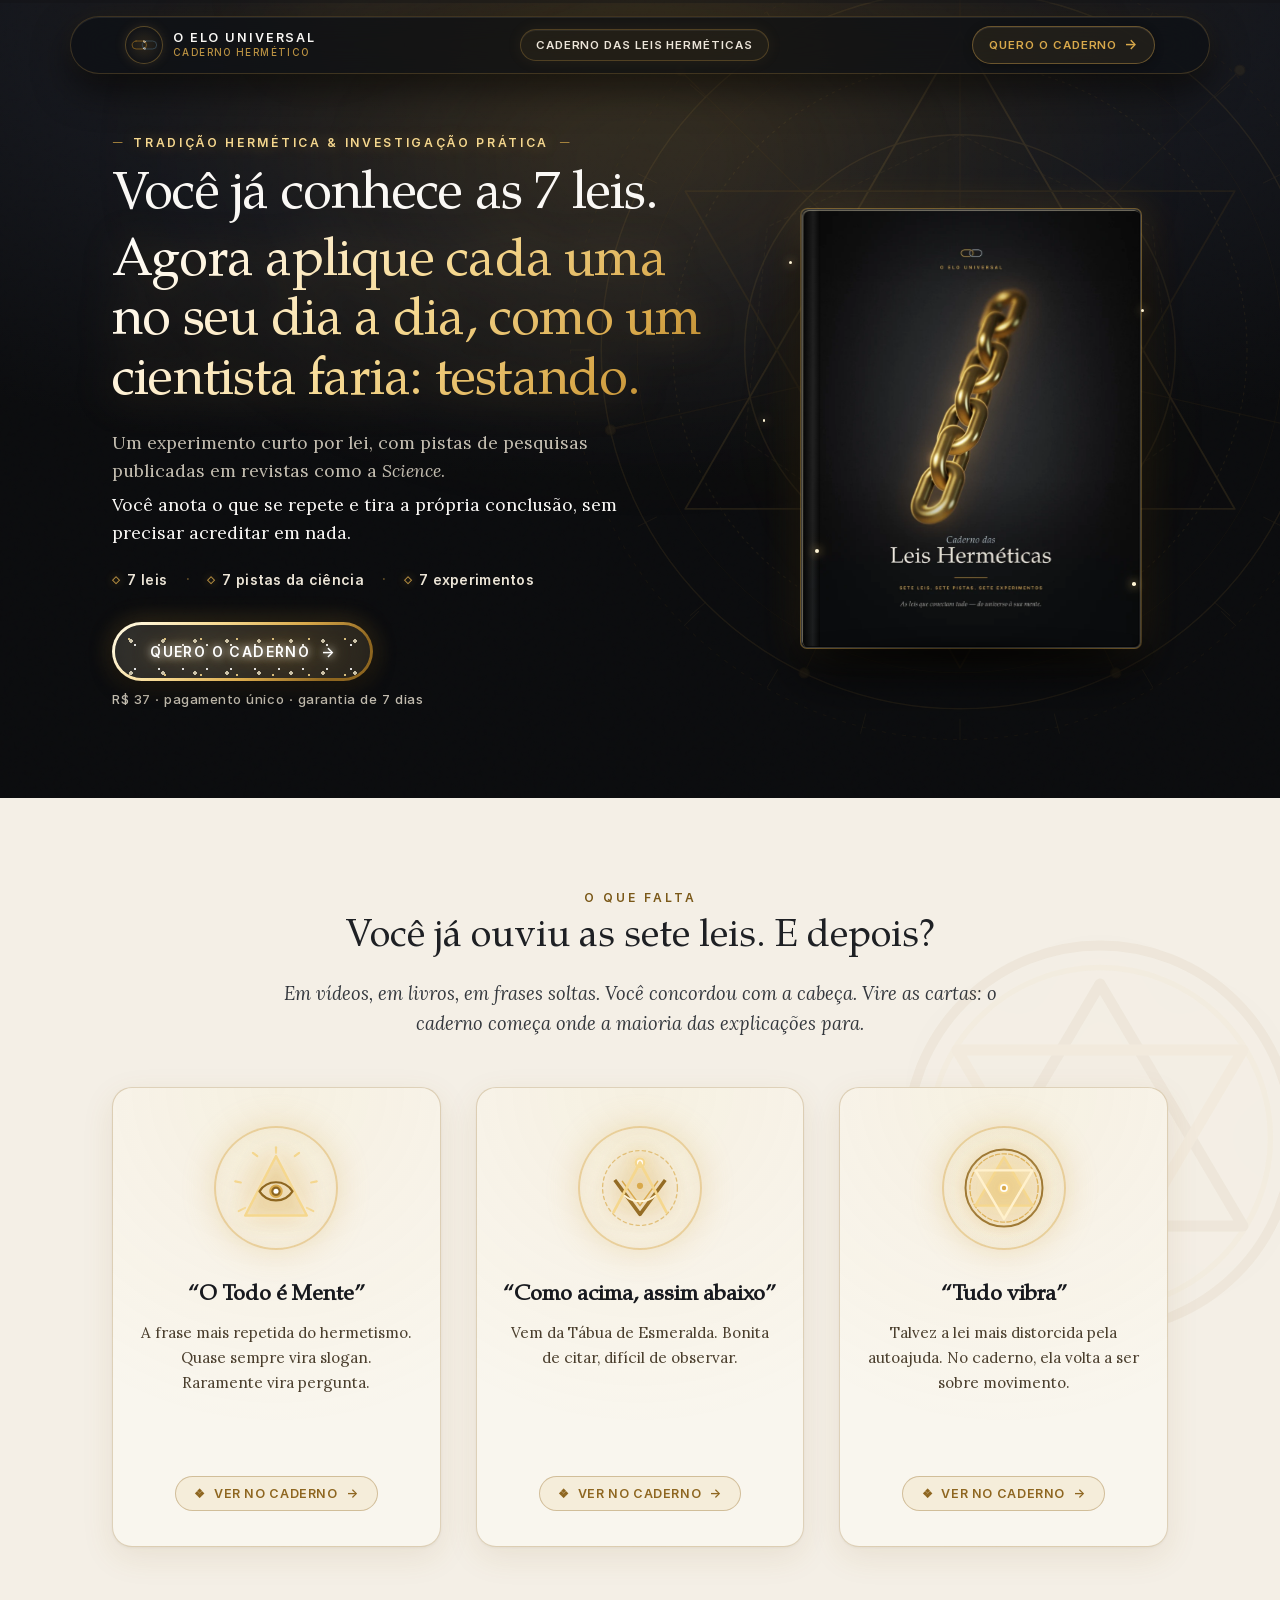
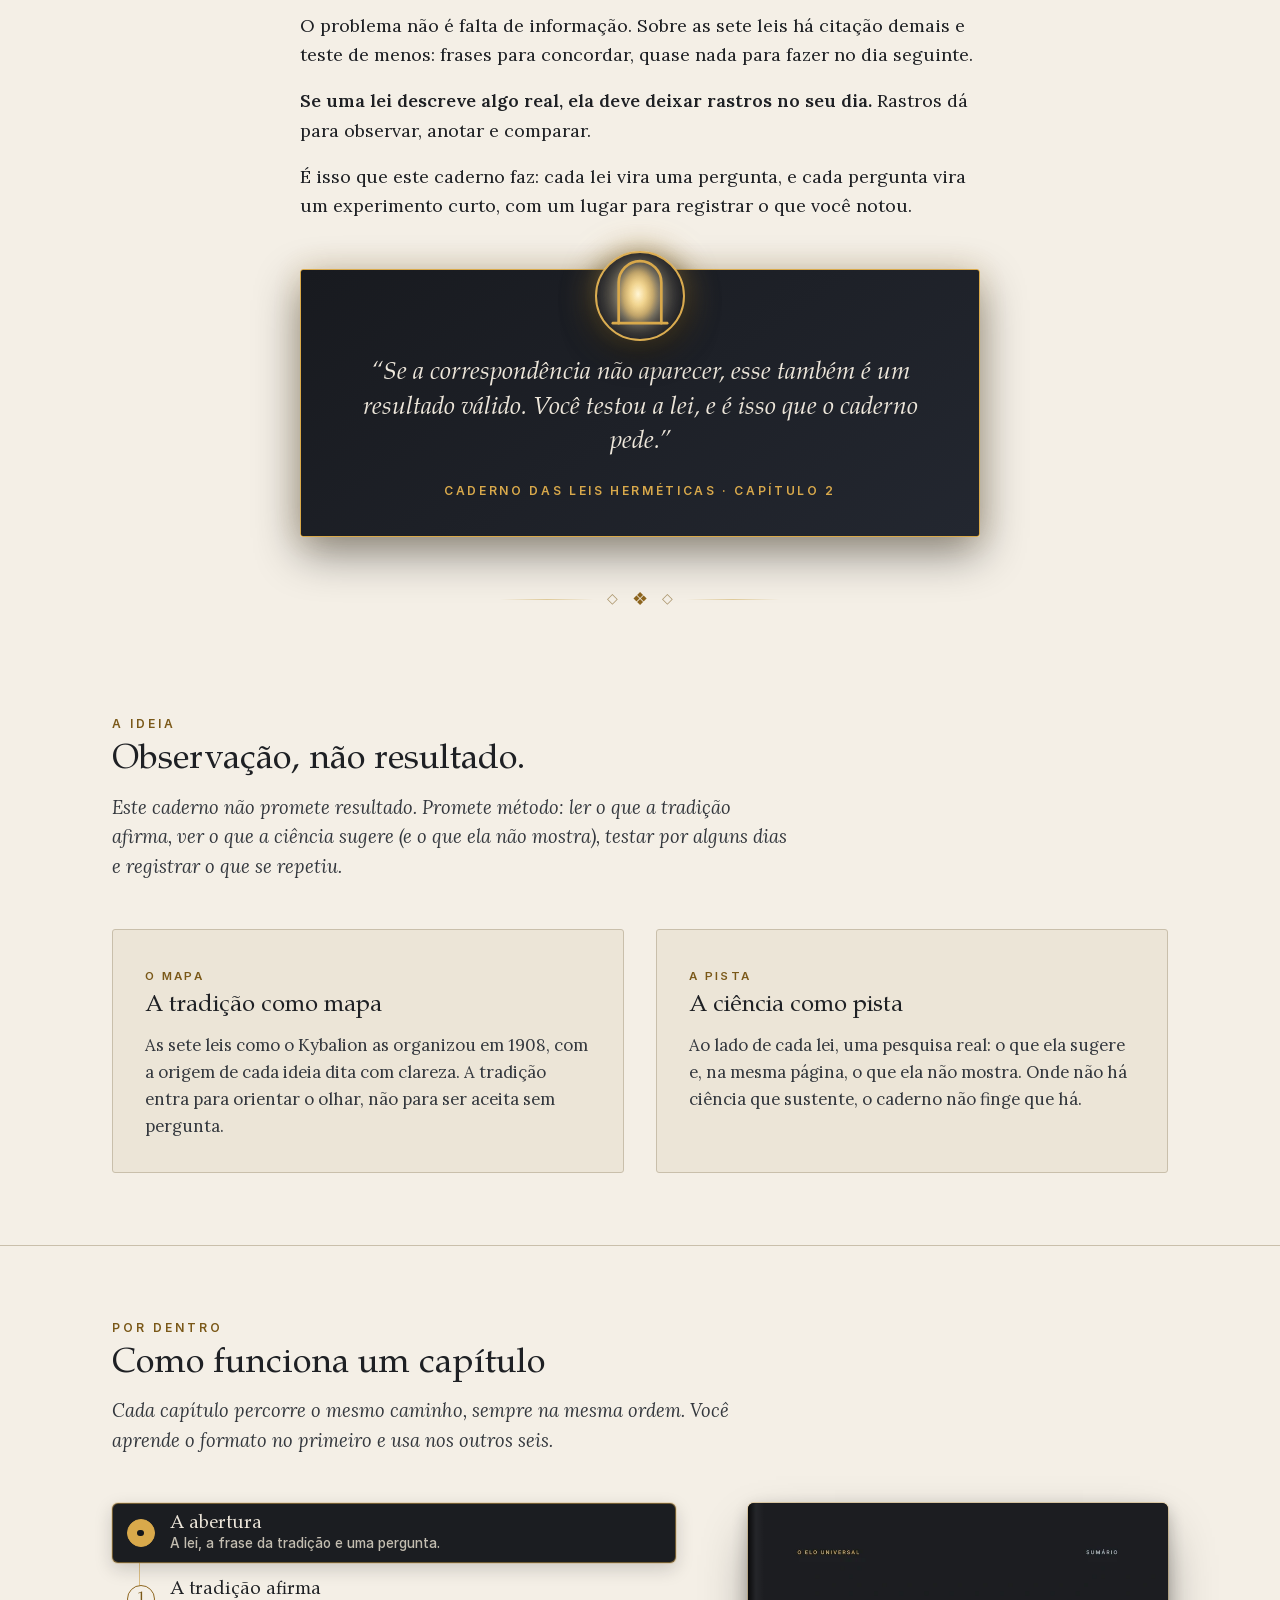
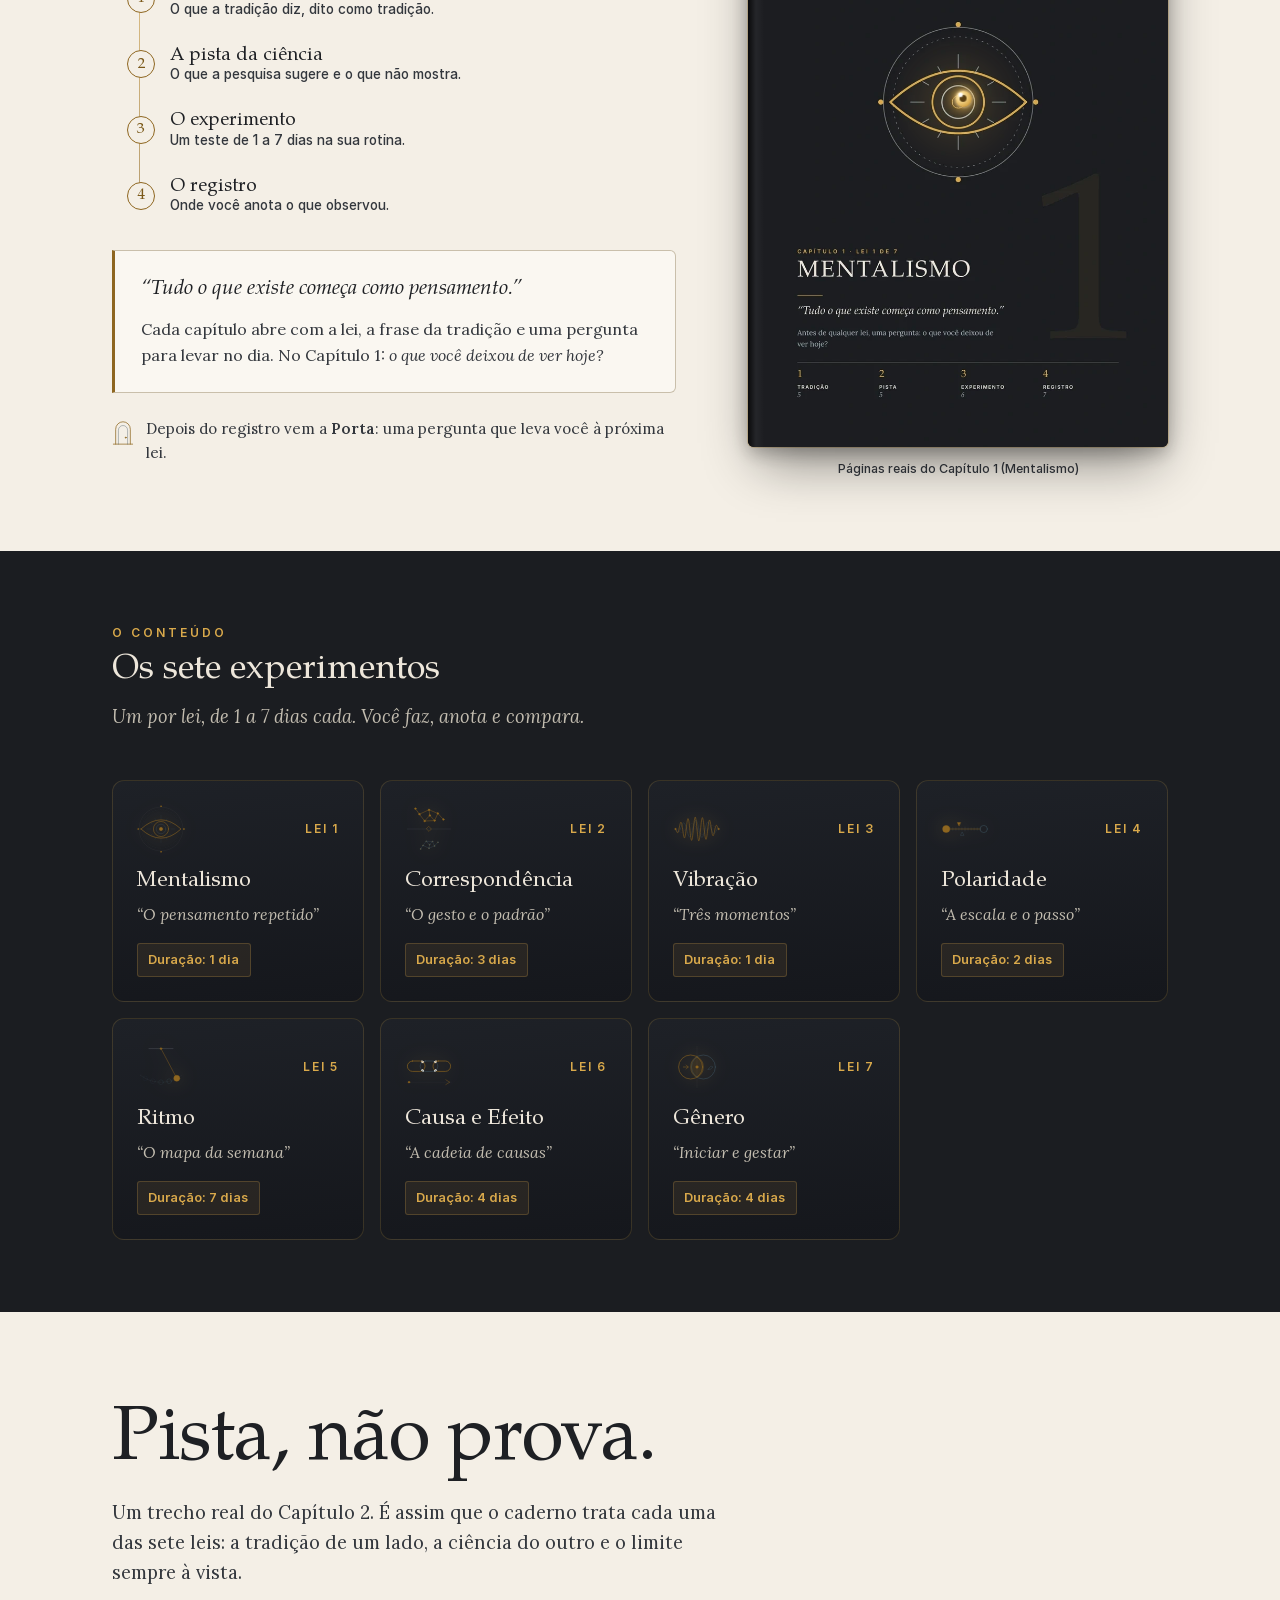
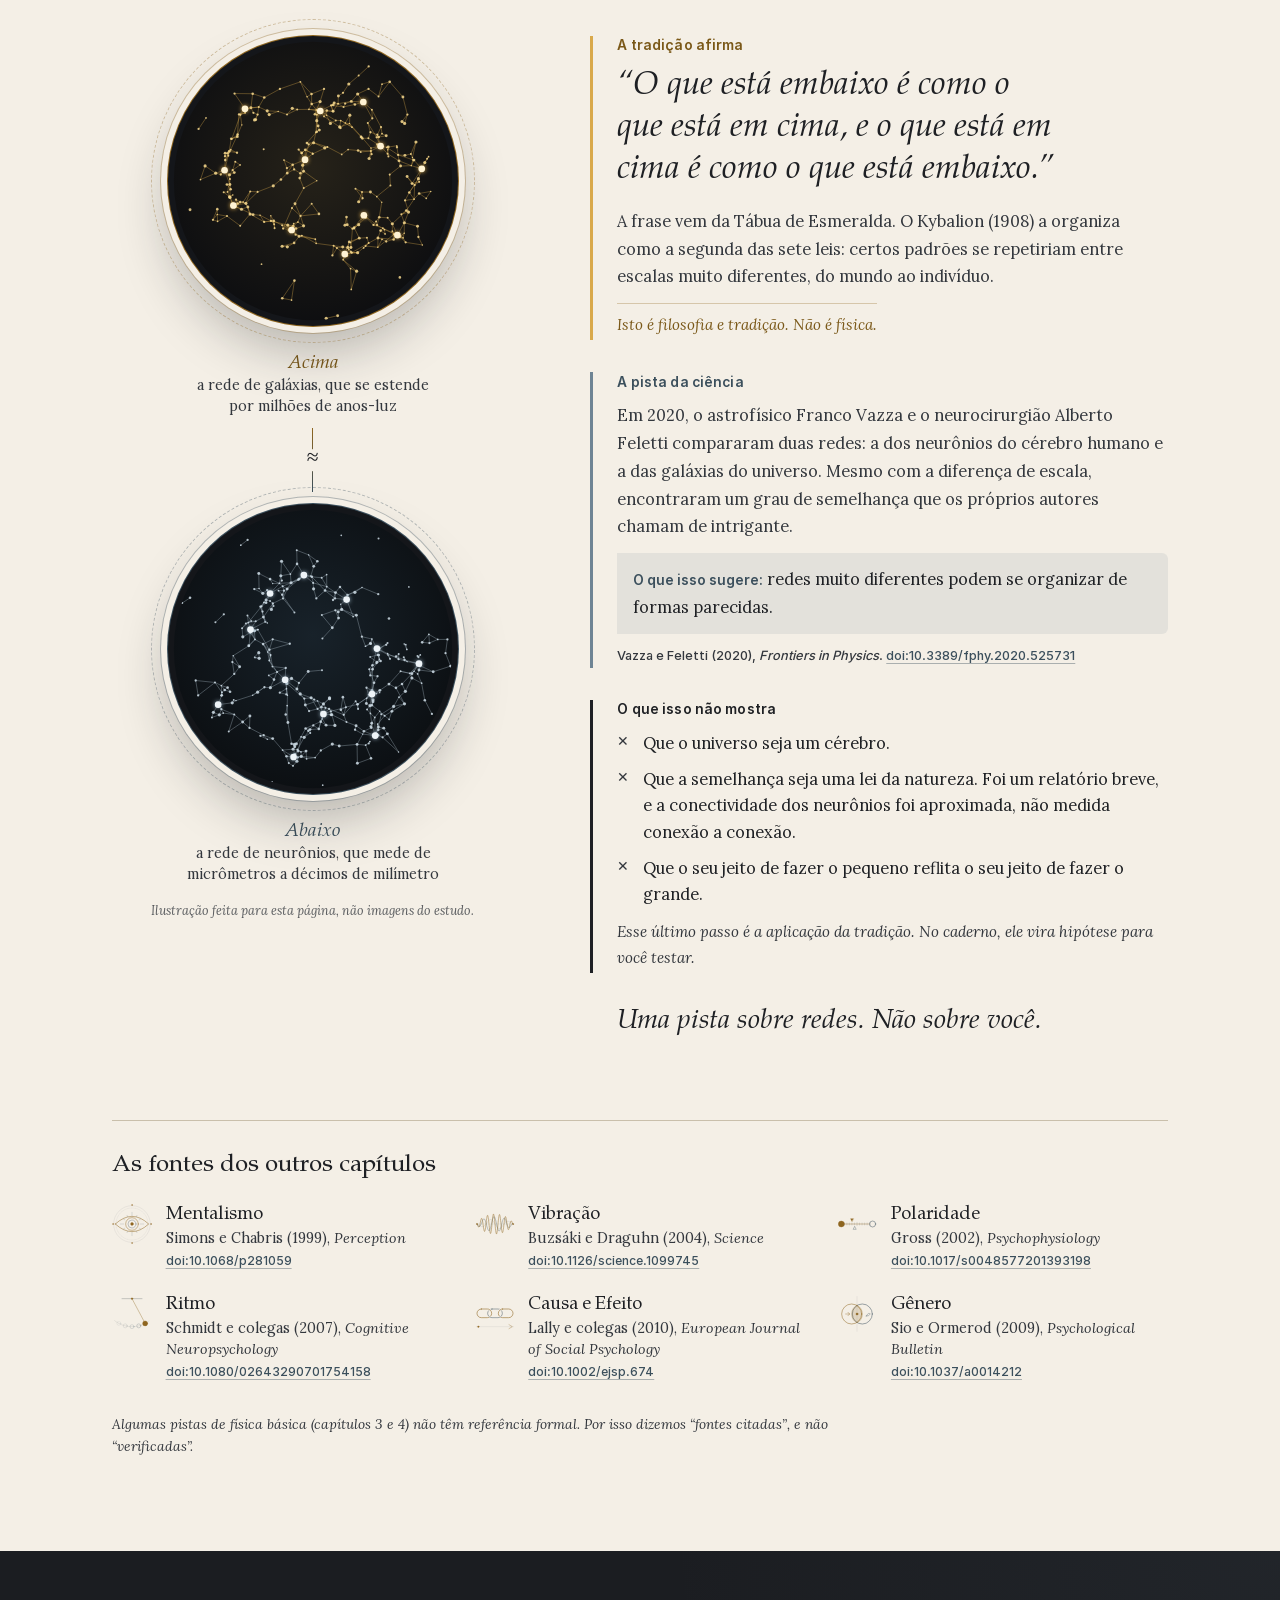
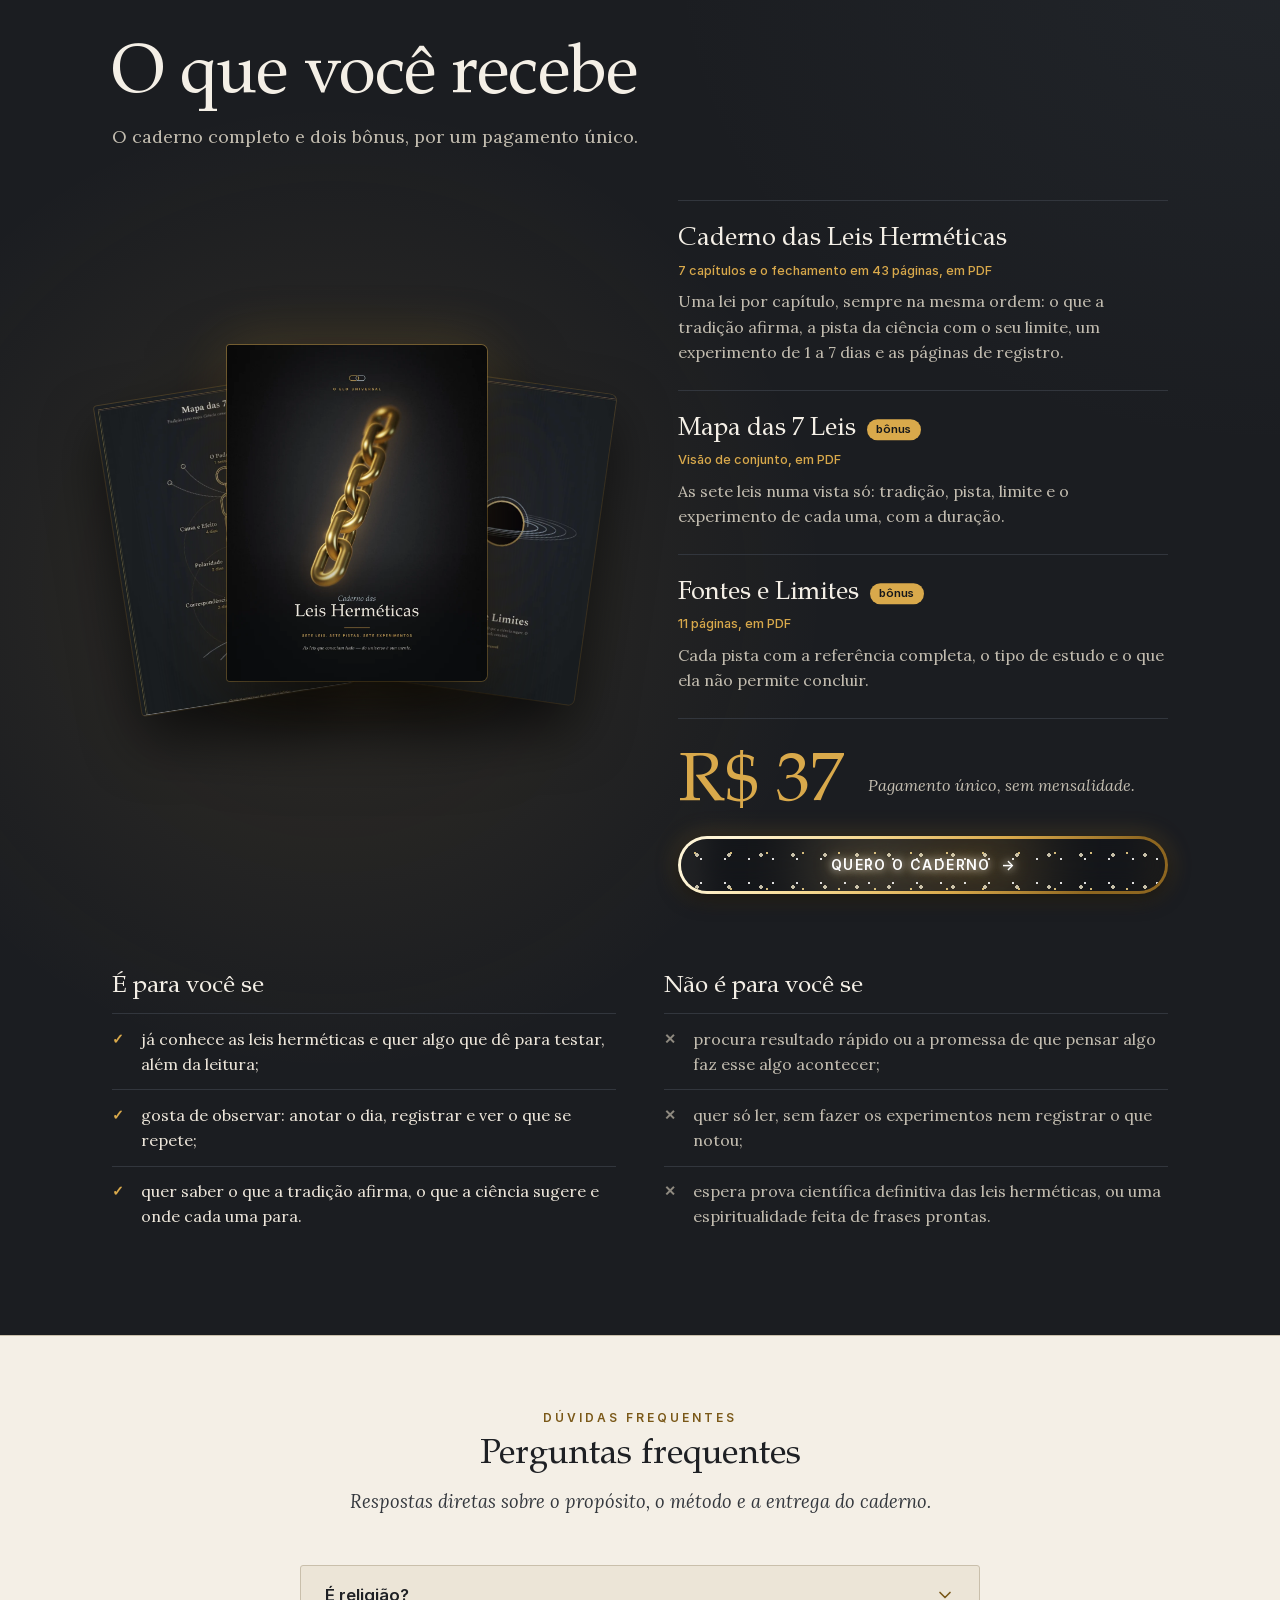
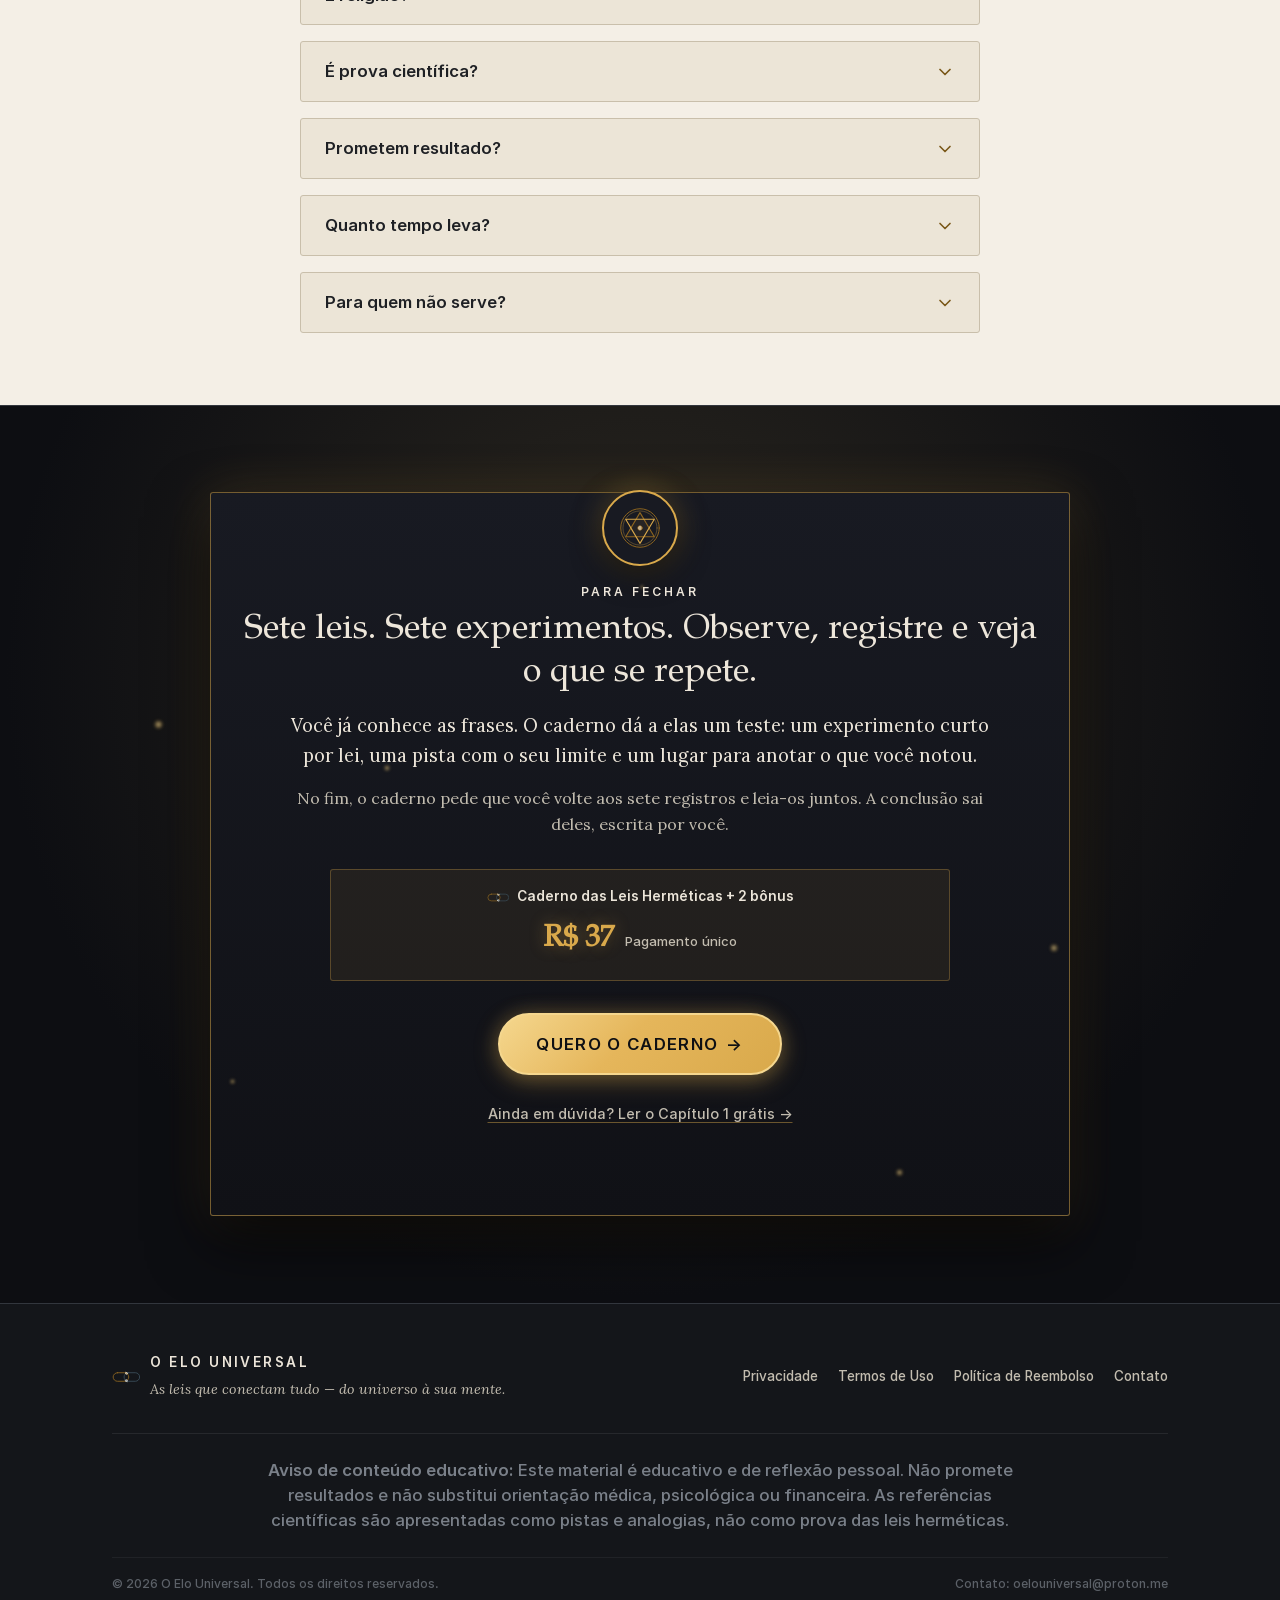
==== commit 376c8718: "feat: novo Hero, secao 4 em visita guiada, favicon e nova edicao do caderno Pagina: - Hero: "Voce ja" ====
--- a/site/index.html
+++ b/site/index.html
@@ -3,6 +3,10 @@
 <head>
   <meta charset="utf-8">
   <meta name="viewport" content="width=device-width, initial-scale=1.0">
+  <link rel="icon" href="favicon.ico" sizes="any">
+  <link rel="icon" href="favicon.svg" type="image/svg+xml">
+  <link rel="apple-touch-icon" href="apple-touch-icon.png">
+  <meta name="theme-color" content="#14161A">
   <title>O Elo Universal: Caderno das Leis Herméticas</title>
   <meta name="description" content="Sete leis, sete pistas, sete experimentos. Você não precisa acreditar em nada: precisa observar. O caderno prático que une tradição e método.">
 
@@ -169,13 +173,13 @@
             </div>
 
             <h1 class="hero-title">
-              <span class="hero-title-lead">A maioria das pessoas decora as 7 leis.</span>
-              <span class="hero-title-highlight">Poucas sabem como observá-las na própria vida.</span>
+              <span class="hero-title-lead">Você já conhece as 7 leis.</span>
+              <span class="hero-title-highlight">Agora aplique cada uma no seu dia a dia, como um cientista faria: testando.</span>
             </h1>
 
             <p class="hero-subtitle">
-              O caderno para investigar as sete leis herméticas com experimentos curtos, de 1 a 7 dias.
-              <span class="hero-subtitle-highlight">Você não precisa acreditar em nada: precisa observar.</span>
+              Um experimento curto por lei, com pistas de pesquisas publicadas em revistas como a <em>Science</em>.
+              <span class="hero-subtitle-highlight">Você anota o que se repete e tira a própria conclusão, sem precisar acreditar em nada.</span>
             </p>
 
             <!-- Tríade do subtítulo da capa: Sete leis. Sete pistas. Sete experimentos. -->
@@ -212,8 +216,7 @@
                 </strong>
               </a>
             </div>
-            <p class="hero-price-note">R$ 37 · pagamento único</p>
-            <a href="/capitulo-1" class="link-discreto hero-isca-link link-isca" data-track="clique_cta_secundario" data-track-local="hero">Prefere ler antes? O Capítulo 1 é grátis →</a>
+            <p class="hero-price-note">R$ 37 · pagamento único · garantia de 7 dias</p>
 
             <!-- Linha de Eco Dinâmica (Condicionada a UTM Campaign válida) -->
             <div id="echo-line" class="echo-line" role="status" aria-live="polite"></div>
@@ -519,67 +522,106 @@
           <h2 class="section-title">Como funciona um capítulo</h2>
           <p class="section-lead">Cada capítulo percorre o mesmo caminho, sempre na mesma ordem. Você aprende o formato no primeiro e usa nos outros seis.</p>
         </div>
-        <div class="capitulo-layout">
-          <div class="capitulo-passos stagger-grid">
-            <div class="passo-item reveal-trigger">
-              <span class="passo-numero">1</span>
-              <div class="passo-info">
-                <h4>A tradição afirma</h4>
-                <p>O que a tradição hermética diz sobre a lei. É filosofia e tradição, não física.</p>
+        <!-- Visita guiada: cada passo acende o trecho correspondente na página real do Capítulo 1 -->
+        <div class="cap-tour" data-tour>
+          <div class="tour-trilha" role="tablist" aria-label="Partes de um capítulo" aria-orientation="vertical">
+            <button type="button" class="tour-passo is-active" role="tab" id="tour-tab-0" aria-controls="tour-painel-0" aria-selected="true" data-passo="0">
+              <span class="tour-marca tour-marca-vazia" aria-hidden="true"></span>
+              <span class="tour-passo-texto"><span class="tour-passo-nome">A abertura</span><span class="tour-passo-resumo">A lei, a frase da tradição e uma pergunta.</span></span>
+              <span class="tour-tempo" aria-hidden="true"></span>
+            </button>
+            <button type="button" class="tour-passo" role="tab" id="tour-tab-1" aria-controls="tour-painel-1" aria-selected="false" tabindex="-1" data-passo="1">
+              <span class="tour-marca" aria-hidden="true">1</span>
+              <span class="tour-passo-texto"><span class="tour-passo-nome">A tradição afirma</span><span class="tour-passo-resumo">O que a tradição diz, dito como tradição.</span></span>
+              <span class="tour-tempo" aria-hidden="true"></span>
+            </button>
+            <button type="button" class="tour-passo" role="tab" id="tour-tab-2" aria-controls="tour-painel-2" aria-selected="false" tabindex="-1" data-passo="2">
+              <span class="tour-marca" aria-hidden="true">2</span>
+              <span class="tour-passo-texto"><span class="tour-passo-nome">A pista da ciência</span><span class="tour-passo-resumo">O que a pesquisa sugere e o que não mostra.</span></span>
+              <span class="tour-tempo" aria-hidden="true"></span>
+            </button>
+            <button type="button" class="tour-passo" role="tab" id="tour-tab-3" aria-controls="tour-painel-3" aria-selected="false" tabindex="-1" data-passo="3">
+              <span class="tour-marca" aria-hidden="true">3</span>
+              <span class="tour-passo-texto"><span class="tour-passo-nome">O experimento</span><span class="tour-passo-resumo">Um teste de 1 a 7 dias na sua rotina.</span></span>
+              <span class="tour-tempo" aria-hidden="true"></span>
+            </button>
+            <button type="button" class="tour-passo" role="tab" id="tour-tab-4" aria-controls="tour-painel-4" aria-selected="false" tabindex="-1" data-passo="4">
+              <span class="tour-marca" aria-hidden="true">4</span>
+              <span class="tour-passo-texto"><span class="tour-passo-nome">O registro</span><span class="tour-passo-resumo">Onde você anota o que observou.</span></span>
+              <span class="tour-tempo" aria-hidden="true"></span>
+            </button>
+          </div>
+
+          <div class="tour-paineis">
+            <div class="tour-painel is-active" role="tabpanel" id="tour-painel-0" aria-labelledby="tour-tab-0">
+              <p class="tour-citacao">“Tudo o que existe começa como pensamento.”</p>
+              <p class="tour-texto">Cada capítulo abre com a lei, a frase da tradição e uma pergunta para levar no dia. No Capítulo 1: <em>o que você deixou de ver hoje?</em></p>
+            </div>
+            <div class="tour-painel" role="tabpanel" id="tour-painel-1" aria-labelledby="tour-tab-1" hidden>
+              <p class="tour-citacao">“O primeiro princípio hermético diz que o Todo é mente e que o universo é mental.”</p>
+              <p class="tour-aviso">Isto é uma afirmação filosófica e espiritual. Não é um fato demonstrado pela ciência.</p>
+            </div>
+            <div class="tour-painel" role="tabpanel" id="tour-painel-2" aria-labelledby="tour-tab-2" hidden>
+              <p class="tour-texto">Em 1999, voluntários contavam passes de basquete num vídeo. Uma pessoa fantasiada de gorila atravessou a cena, e muitos não a viram.</p>
+              <dl class="tour-balanca">
+                <div class="tour-sugere"><dt>O que isso sugere</dt><dd>a mente não registra o mundo inteiro. Ela filtra.</dd></div>
+                <div class="tour-nao-mostra"><dt>O que isso não mostra</dt><dd>que pensar algo faça esse algo existir.</dd></div>
+              </dl>
+            </div>
+            <div class="tour-painel" role="tabpanel" id="tour-painel-3" aria-labelledby="tour-tab-3" hidden>
+              <ol class="tour-dia">
+                <li><strong>De manhã</strong> escolha um pensamento que você repete para si e escreva como ele soa.</li>
+                <li><strong>Durante o dia</strong> faça uma marca cada vez que ele aparecer.</li>
+                <li><strong>À noite</strong> responda: o que aconteceu hoje que não se encaixa nele?</li>
+              </ol>
+              <p class="tour-nota">O pensamento repetido · 1 dia. Os outros seis duram de 1 a 7 dias.</p>
+            </div>
+            <div class="tour-painel" role="tabpanel" id="tour-painel-4" aria-labelledby="tour-tab-4" hidden>
+              <div class="tour-ficha" aria-label="Campos do registro do Capítulo 1">
+                <p class="tour-campo">O pensamento, como ele soa:<span class="tour-linha"></span></p>
+                <p class="tour-campo">Marcas do dia:<span class="tour-marcas" aria-hidden="true"><i></i><i></i><i></i><i></i><i></i><i></i><i></i></span></p>
+                <p class="tour-campo">O que eu percebi sobre o meu filtro (uma linha):<span class="tour-linha"></span></p>
               </div>
-            </div>
-            <div class="passo-item reveal-trigger">
-              <span class="passo-numero">2</span>
-              <div class="passo-info">
-                <h4>A pista da ciência</h4>
-                <p>O que a pesquisa encontrou de parecido, o que isso sugere e o que não mostra. Uma pista, não uma prova.</p>
-              </div>
-            </div>
-            <div class="passo-item reveal-trigger">
-              <span class="passo-numero">3</span>
-              <div class="passo-info">
-                <h4>O experimento</h4>
-                <p>Um teste curto, de 1 a 7 dias, para observar a lei na sua própria rotina.</p>
-              </div>
-            </div>
-            <div class="passo-item reveal-trigger">
-              <span class="passo-numero">4</span>
-              <div class="passo-info">
-                <h4>O registro</h4>
-                <p>O espaço para escrever o que você observou, fechando com uma linha sobre o que percebeu.</p>
-              </div>
-            </div>
-          </div>
-          <div class="capitulo-amostra-wrapper">
-            <div class="notebook-sample-frame reveal-trigger">
-              <!-- Título / Badge de Destaque da Abertura Oficial -->
-              <div class="sample-tag-badge">
-                <span class="sample-tag-icon">❖</span>
-                <span class="sample-tag-text">Página real · Capítulo 1 (Mentalismo)</span>
-                <span class="sample-tag-icon">❖</span>
-              </div>
-              
-              <div class="sample-page-binder dark-page">
-                <img src="assets/img/amostra_p4.webp" alt="Página de abertura do Capítulo 1 (Lei do Mentalismo) do Caderno das Leis Herméticas, com o ornamento da lei e os quatro passos do capítulo" class="amostra-img" width="800" height="1035" loading="lazy">
-                
-                <!-- O Olho Vivo de Mentalismo que observa e se mexe em direções aleatórias -->
-                <div class="living-eye-portal" aria-hidden="true">
-                  <!-- Aura de respiração cósmica dourada -->
-                  <div class="living-eye-glow"></div>
-                  <!-- Pupila Viva com reflexo e movimento sacádico -->
-                  <div class="living-pupil-socket">
-                    <div class="living-pupil">
-                      <span class="pupil-core"></span>
-                      <span class="pupil-glint"></span>
+              <p class="tour-nota">A conclusão é sua, escrita a partir do que você observou.</p>
+            </div>
+          </div>
+
+          <div class="tour-palco capitulo-amostra-wrapper">
+            <figure class="notebook-sample-frame">
+              <div class="sample-page-binder dark-page tour-folha">
+                <div class="tour-pagina is-active" data-pagina="abertura">
+                  <img src="assets/img/amostra_p4.webp" alt="Página de abertura do Capítulo 1 (Lei do Mentalismo), com o ornamento da lei e os quatro passos do capítulo" class="amostra-img" width="800" height="1035" loading="lazy">
+                  <!-- O Olho Vivo de Mentalismo que observa e se mexe em direções aleatórias -->
+                  <div class="living-eye-portal" aria-hidden="true">
+                    <div class="living-eye-glow"></div>
+                    <div class="living-pupil-socket">
+                      <div class="living-pupil">
+                        <span class="pupil-core"></span>
+                        <span class="pupil-glint"></span>
+                      </div>
                     </div>
                   </div>
                 </div>
-
+                <div class="tour-pagina" data-pagina="p5">
+                  <img src="assets/img/amostra_p5.webp" alt="Página 5 do caderno: O que a tradição afirma e A pista da ciência, no Capítulo 1" class="amostra-img" width="800" height="1035" loading="lazy">
+                </div>
+                <div class="tour-pagina" data-pagina="p6">
+                  <img src="assets/img/amostra_p6.webp" alt="Página 6 do caderno: o que a pista não mostra e o experimento O pensamento repetido" class="amostra-img" width="800" height="1035" loading="lazy">
+                </div>
+                <div class="tour-pagina" data-pagina="p7">
+                  <img src="assets/img/amostra_p7.webp" alt="Página 7 do caderno: O registro do Capítulo 1, com os campos para escrever" class="amostra-img" width="800" height="1035" loading="lazy">
+                </div>
+                <div class="tour-foco" aria-hidden="true"></div>
                 <div class="sample-page-crease dark-crease" aria-hidden="true"></div>
               </div>
-              <p class="amostra-caption">Página real de abertura do Capítulo 1 no caderno (A Lei do Mentalismo)</p>
-            </div>
-          </div>
+              <figcaption class="amostra-caption tour-legenda">Páginas reais do Capítulo 1 (Mentalismo)</figcaption>
+            </figure>
+          </div>
+
+          <p class="tour-porta">
+            <img src="assets/svg/glifo-porta_claro.svg" alt="" width="22" height="22" aria-hidden="true">
+            <span>Depois do registro vem a <strong>Porta</strong>: uma pergunta que leva você à próxima lei.</span>
+          </p>
         </div>
       </div>
     </section>
@@ -732,6 +774,12 @@
         <div class="pv-fontes">
           <h3 class="pv-fontes-titulo">As fontes dos outros capítulos</h3>
           <ul class="pv-fontes-lista">
+            <li>
+              <img src="assets/svg/01-mentalismo_claro.svg" alt="" width="40" height="40" loading="lazy">
+              <span class="pv-fonte-lei">Mentalismo</span>
+              <span class="pv-fonte-ref">Simons e Chabris (1999), <em>Perception</em></span>
+              <a href="https://doi.org/10.1068/p281059" target="_blank" rel="noopener noreferrer" data-track="clique_doi" data-track-local="cap1">doi:10.1068/p281059</a>
+            </li>
             <li>
               <img src="assets/svg/03-vibracao_claro.svg" alt="" width="40" height="40" loading="lazy">
               <span class="pv-fonte-lei">Vibração</span>
@@ -763,7 +811,7 @@
               <a href="https://doi.org/10.1037/a0014212" target="_blank" rel="noopener noreferrer" data-track="clique_doi" data-track-local="cap7">doi:10.1037/a0014212</a>
             </li>
           </ul>
-          <p class="pv-fontes-nota">O Capítulo 1 cita estudos clássicos de psicologia cognitiva (Simons e Chabris; Nickerson) sem DOI no caderno, e algumas pistas de física básica não têm referência formal. Por isso dizemos “fontes citadas”, e não “verificadas”.</p>
+          <p class="pv-fontes-nota">Algumas pistas de física básica (capítulos 3 e 4) não têm referência formal. Por isso dizemos “fontes citadas”, e não “verificadas”.</p>
         </div>
       </div>
     </section>
@@ -792,7 +840,7 @@
             <ul class="of-itens">
               <li class="of-item">
                 <h3 class="of-item-nome">Caderno das Leis Herméticas</h3>
-                <p class="of-item-meta">7 capítulos em 41 páginas, em PDF</p>
+                <p class="of-item-meta">7 capítulos e o fechamento em 43 páginas, em PDF</p>
                 <p class="of-item-desc">Uma lei por capítulo, sempre na mesma ordem: o que a tradição afirma, a pista da ciência com o seu limite, um experimento de 1 a 7 dias e as páginas de registro.</p>
               </li>
               <li class="of-item">
--- a/site/css/components.css
+++ b/site/css/components.css
@@ -2817,6 +2817,420 @@
 }
 
 /* --------------------------------------------------------------------------
+   Seção 4 (v2, 26/11/2026): visita guiada pelas páginas reais do Capítulo 1
+   - à esquerda, a trilha (abertura + passos 1 a 4) e o trecho real do passo ativo;
+   - à direita, a página real com um holofote dourado sobre a parte do passo.
+   -------------------------------------------------------------------------- */
+.cap-tour {
+  display: grid;
+  grid-template-columns: 1fr;
+  grid-template-areas: "trilha" "palco" "painel" "porta";
+  gap: var(--space-lg);
+  align-items: start;
+}
+
+@media (min-width: 900px) {
+  .cap-tour {
+    grid-template-columns: minmax(0, 1fr) minmax(0, 420px);
+    grid-template-areas: "trilha palco" "painel palco" "porta palco";
+    grid-template-rows: auto auto 1fr;
+    column-gap: var(--space-3xl);
+    row-gap: var(--space-lg);
+  }
+}
+
+/* Trilha: no celular, uma fileira que rola para o lado; no computador, uma lista vertical ligada por um fio dourado */
+.tour-trilha {
+  grid-area: trilha;
+  display: flex;
+  gap: 0.5rem;
+  overflow-x: auto;
+  scrollbar-width: none;
+  margin: 0 calc(var(--space-md) * -1);
+  padding: 0.25rem var(--space-md);
+}
+.tour-trilha::-webkit-scrollbar { display: none; }
+
+.tour-passo {
+  position: relative;
+  display: flex;
+  align-items: center;
+  gap: 0.6rem;
+  flex: none;
+  padding: 0.55rem 0.95rem 0.55rem 0.6rem;
+  border: 1px solid var(--color-rule);
+  border-radius: 999px;
+  background: #FAF7F1;
+  color: var(--color-tinta);
+  font-family: var(--font-ui);
+  text-align: left;
+  cursor: pointer;
+  overflow: hidden;
+  transition: border-color 0.3s ease, background-color 0.3s ease, box-shadow 0.3s ease;
+}
+
+.tour-passo:hover { border-color: var(--color-ambar-600); }
+
+.tour-passo:focus-visible {
+  outline: 2px solid var(--color-ambar-600);
+  outline-offset: 3px;
+}
+
+.tour-passo.is-active {
+  background: var(--color-grafite-900);
+  border-color: var(--color-ambar-300);
+  color: var(--color-osso);
+  box-shadow: 0 6px 18px rgba(20, 22, 26, 0.18), 0 0 0 1px rgba(217, 169, 75, 0.25);
+}
+
+.tour-marca {
+  display: inline-flex;
+  align-items: center;
+  justify-content: center;
+  width: 1.75rem;
+  height: 1.75rem;
+  flex: none;
+  border: 1.5px solid var(--color-ambar-600);
+  border-radius: 50%;
+  font-family: var(--font-title);
+  font-size: 0.95rem;
+  color: var(--color-ambar-700);
+  background: var(--color-papel);
+  transition: background-color 0.3s ease, color 0.3s ease, border-color 0.3s ease;
+}
+
+.tour-marca-vazia::after {
+  content: "";
+  width: 0.4rem;
+  height: 0.4rem;
+  border-radius: 50%;
+  background: var(--color-ambar-600);
+}
+
+.tour-passo.is-active .tour-marca {
+  background: var(--color-ambar-300);
+  border-color: var(--color-ambar-300);
+  color: var(--color-grafite-950);
+}
+.tour-passo.is-active .tour-marca-vazia::after { background: var(--color-grafite-950); }
+
+.tour-passo-nome {
+  display: block;
+  font-size: 0.9rem;
+  font-weight: 600;
+  white-space: nowrap;
+}
+
+.tour-passo-resumo { display: none; }
+
+/* Barra fina que mostra quando a visita vai avançar sozinha */
+.tour-tempo {
+  position: absolute;
+  left: 0;
+  bottom: 0;
+  height: 2px;
+  width: 100%;
+  background: var(--color-ambar-300);
+  transform: scaleX(0);
+  transform-origin: left center;
+}
+
+.cap-tour.is-autoplay .tour-passo.is-active .tour-tempo {
+  animation: tourTempo var(--tour-intervalo, 6500ms) linear forwards;
+}
+
+@keyframes tourTempo {
+  to { transform: scaleX(1); }
+}
+
+@media (min-width: 900px) {
+  .tour-trilha {
+    position: relative;
+    flex-direction: column;
+    gap: 0.35rem;
+    overflow: visible;
+    margin: 0;
+    padding: 0;
+  }
+
+  /* Fio dourado que liga os passos, como no caderno */
+  .tour-trilha::before {
+    content: "";
+    position: absolute;
+    left: calc(0.85rem + 0.875rem - 0.5px);
+    top: 1.6rem;
+    bottom: 1.6rem;
+    width: 1px;
+    background: linear-gradient(to bottom, var(--color-ambar-300), var(--color-ambar-600));
+    opacity: 0.6;
+  }
+
+  .tour-passo {
+    width: 100%;
+    gap: 0.95rem;
+    padding: 0.7rem 1rem 0.7rem 0.85rem;
+    border-radius: var(--radius-lg);
+    border-color: transparent;
+    background: transparent;
+  }
+
+  .tour-passo:hover { background: rgba(236, 229, 215, 0.7); border-color: transparent; }
+
+  .tour-passo.is-active,
+  .tour-passo.is-active:hover {
+    background: var(--color-grafite-900);
+    border-color: rgba(217, 169, 75, 0.45);
+  }
+
+  .tour-passo-nome { font-family: var(--font-title); font-size: 1.15rem; font-weight: 400; }
+
+  .tour-passo-resumo {
+    display: block;
+    margin-top: 0.1rem;
+    font-size: 0.85rem;
+    color: var(--color-tinta-suave);
+  }
+
+  .tour-passo.is-active .tour-passo-resumo { color: var(--color-osso-mute); }
+}
+
+/* Painel com o trecho real do passo ativo */
+.tour-paineis {
+  grid-area: painel;
+  position: relative;
+}
+
+.tour-painel {
+  padding: var(--space-lg) var(--space-lg) var(--space-lg) calc(var(--space-lg) + 2px);
+  background: #FAF7F1;
+  border: 1px solid var(--color-rule);
+  border-left: 3px solid var(--color-ambar-600);
+  border-radius: 0 var(--radius-lg) var(--radius-lg) 0;
+  animation: tourPainelEntra 0.45s cubic-bezier(0.16, 1, 0.3, 1);
+}
+
+.tour-painel[hidden] { display: none; }
+
+@keyframes tourPainelEntra {
+  from { opacity: 0; transform: translateY(6px); }
+  to { opacity: 1; transform: none; }
+}
+
+.tour-citacao {
+  font-family: var(--font-title);
+  font-style: italic;
+  font-size: 1.3rem;
+  line-height: 1.4;
+  color: var(--color-tinta);
+  margin-bottom: 0.75rem;
+}
+
+.tour-texto {
+  font-size: 1rem;
+  line-height: 1.65;
+  color: var(--color-tinta-suave);
+  margin-bottom: 0;
+}
+
+.tour-aviso {
+  font-size: 0.92rem;
+  font-style: italic;
+  color: var(--color-ambar-700);
+  border-top: 1px solid var(--color-rule);
+  padding-top: 0.75rem;
+  margin-bottom: 0;
+}
+
+.tour-balanca {
+  display: grid;
+  grid-template-columns: 1fr;
+  gap: 0.6rem;
+  margin: var(--space-md) 0 0;
+}
+
+@media (min-width: 560px) {
+  .tour-balanca { grid-template-columns: 1fr 1fr; }
+}
+
+.tour-balanca > div {
+  padding: 0.7rem 0.85rem;
+  border-radius: var(--radius-sm);
+  background: #EFE8DA;
+}
+
+.tour-balanca .tour-sugere { border-top: 2px solid var(--color-azul-aco-700); }
+.tour-balanca .tour-nao-mostra { border-top: 2px solid var(--color-ambar-600); }
+
+.tour-balanca dt {
+  font-family: var(--font-ui);
+  font-size: 0.78rem;
+  font-weight: 600;
+  margin-bottom: 0.2rem;
+}
+
+.tour-sugere dt { color: var(--color-azul-aco-700); }
+.tour-nao-mostra dt { color: var(--color-ambar-700); }
+
+.tour-balanca dd {
+  margin: 0;
+  font-size: 0.95rem;
+  line-height: 1.5;
+  color: var(--color-tinta);
+}
+
+.tour-dia {
+  list-style: none;
+  margin: 0;
+  padding: 0;
+  counter-reset: none;
+}
+
+.tour-dia li {
+  position: relative;
+  padding: 0 0 0.85rem 1.4rem;
+  font-size: 0.98rem;
+  line-height: 1.55;
+  color: var(--color-tinta-suave);
+}
+
+.tour-dia li::before {
+  content: "";
+  position: absolute;
+  left: 0;
+  top: 0.45em;
+  width: 0.6rem;
+  height: 0.6rem;
+  border: 1.5px solid var(--color-ambar-600);
+  border-radius: 50%;
+}
+
+.tour-dia li:not(:last-child)::after {
+  content: "";
+  position: absolute;
+  left: calc(0.3rem - 0.5px);
+  top: calc(0.45em + 0.75rem);
+  bottom: 0.2rem;
+  width: 1px;
+  background: var(--color-rule);
+}
+
+.tour-dia strong {
+  display: block;
+  font-family: var(--font-ui);
+  font-size: 0.85rem;
+  font-weight: 600;
+  color: var(--color-tinta);
+}
+
+.tour-nota {
+  margin: 0.4rem 0 0;
+  font-family: var(--font-ui);
+  font-size: 0.82rem;
+  color: var(--color-ambar-700);
+}
+
+.tour-ficha {
+  background:
+    repeating-linear-gradient(to bottom, transparent 0, transparent 1.95rem, rgba(201, 191, 171, 0.45) 1.95rem, rgba(201, 191, 171, 0.45) 2rem);
+  padding: 0.2rem 0 0.6rem;
+}
+
+.tour-campo {
+  font-family: var(--font-ui);
+  font-size: 0.85rem;
+  color: var(--color-tinta);
+  margin: 0 0 0.9rem;
+}
+
+.tour-linha {
+  display: block;
+  height: 1.3rem;
+  border-bottom: 1px solid var(--color-tinta-suave);
+  opacity: 0.45;
+}
+
+.tour-marcas {
+  display: flex;
+  gap: 0.35rem;
+  margin-top: 0.4rem;
+}
+
+.tour-marcas i {
+  width: 1.05rem;
+  height: 1.05rem;
+  border: 1.5px solid var(--color-ambar-600);
+  border-radius: 50%;
+}
+
+.tour-marcas i:nth-child(-n+3) { background: var(--color-ambar-300); border-color: var(--color-ambar-300); }
+
+/* Palco: as páginas reais empilhadas, com o holofote por cima */
+.tour-palco { grid-area: palco; }
+
+@media (min-width: 900px) {
+  .tour-palco { position: sticky; top: 96px; }
+}
+
+.tour-palco .notebook-sample-frame { margin: 0 auto; max-width: 360px; }
+
+@media (min-width: 900px) {
+  .tour-palco .notebook-sample-frame { max-width: 420px; }
+}
+
+.tour-folha {
+  width: 100%;
+  aspect-ratio: 800 / 1035;
+}
+
+.tour-pagina {
+  position: absolute;
+  inset: 0;
+  opacity: 0;
+  visibility: hidden;
+  transition: opacity 0.5s ease, visibility 0s linear 0.5s;
+}
+
+.tour-pagina.is-active {
+  opacity: 1;
+  visibility: visible;
+  transition: opacity 0.5s ease, visibility 0s;
+}
+
+.tour-pagina .amostra-img { max-width: none; height: 100%; object-fit: cover; }
+
+.tour-foco {
+  position: absolute;
+  left: 5%;
+  right: 5%;
+  top: 0;
+  height: 100%;
+  border: 1.5px solid var(--color-ambar-300);
+  border-radius: 6px;
+  box-shadow: 0 0 0 2000px rgba(20, 22, 26, 0.42), 0 0 24px rgba(217, 169, 75, 0.5), inset 0 0 14px rgba(217, 169, 75, 0.18);
+  opacity: 0;
+  pointer-events: none;
+  z-index: 4;
+  transition: top 0.6s cubic-bezier(0.16, 1, 0.3, 1), height 0.6s cubic-bezier(0.16, 1, 0.3, 1), opacity 0.4s ease;
+}
+
+.tour-foco.is-on { opacity: 1; }
+
+.tour-legenda { margin-top: 0.8rem; }
+
+.tour-porta {
+  grid-area: porta;
+  display: flex;
+  align-items: flex-start;
+  gap: 0.75rem;
+  margin: 0;
+  font-size: 0.95rem;
+  line-height: 1.55;
+  color: var(--color-tinta-suave);
+}
+
+.tour-porta img { flex: none; margin-top: 0.1rem; }
+
+/* --------------------------------------------------------------------------
    Seção 5: Os Sete Experimentos (Cartões das 7 Leis)
    -------------------------------------------------------------------------- */
 .experimentos-grid {
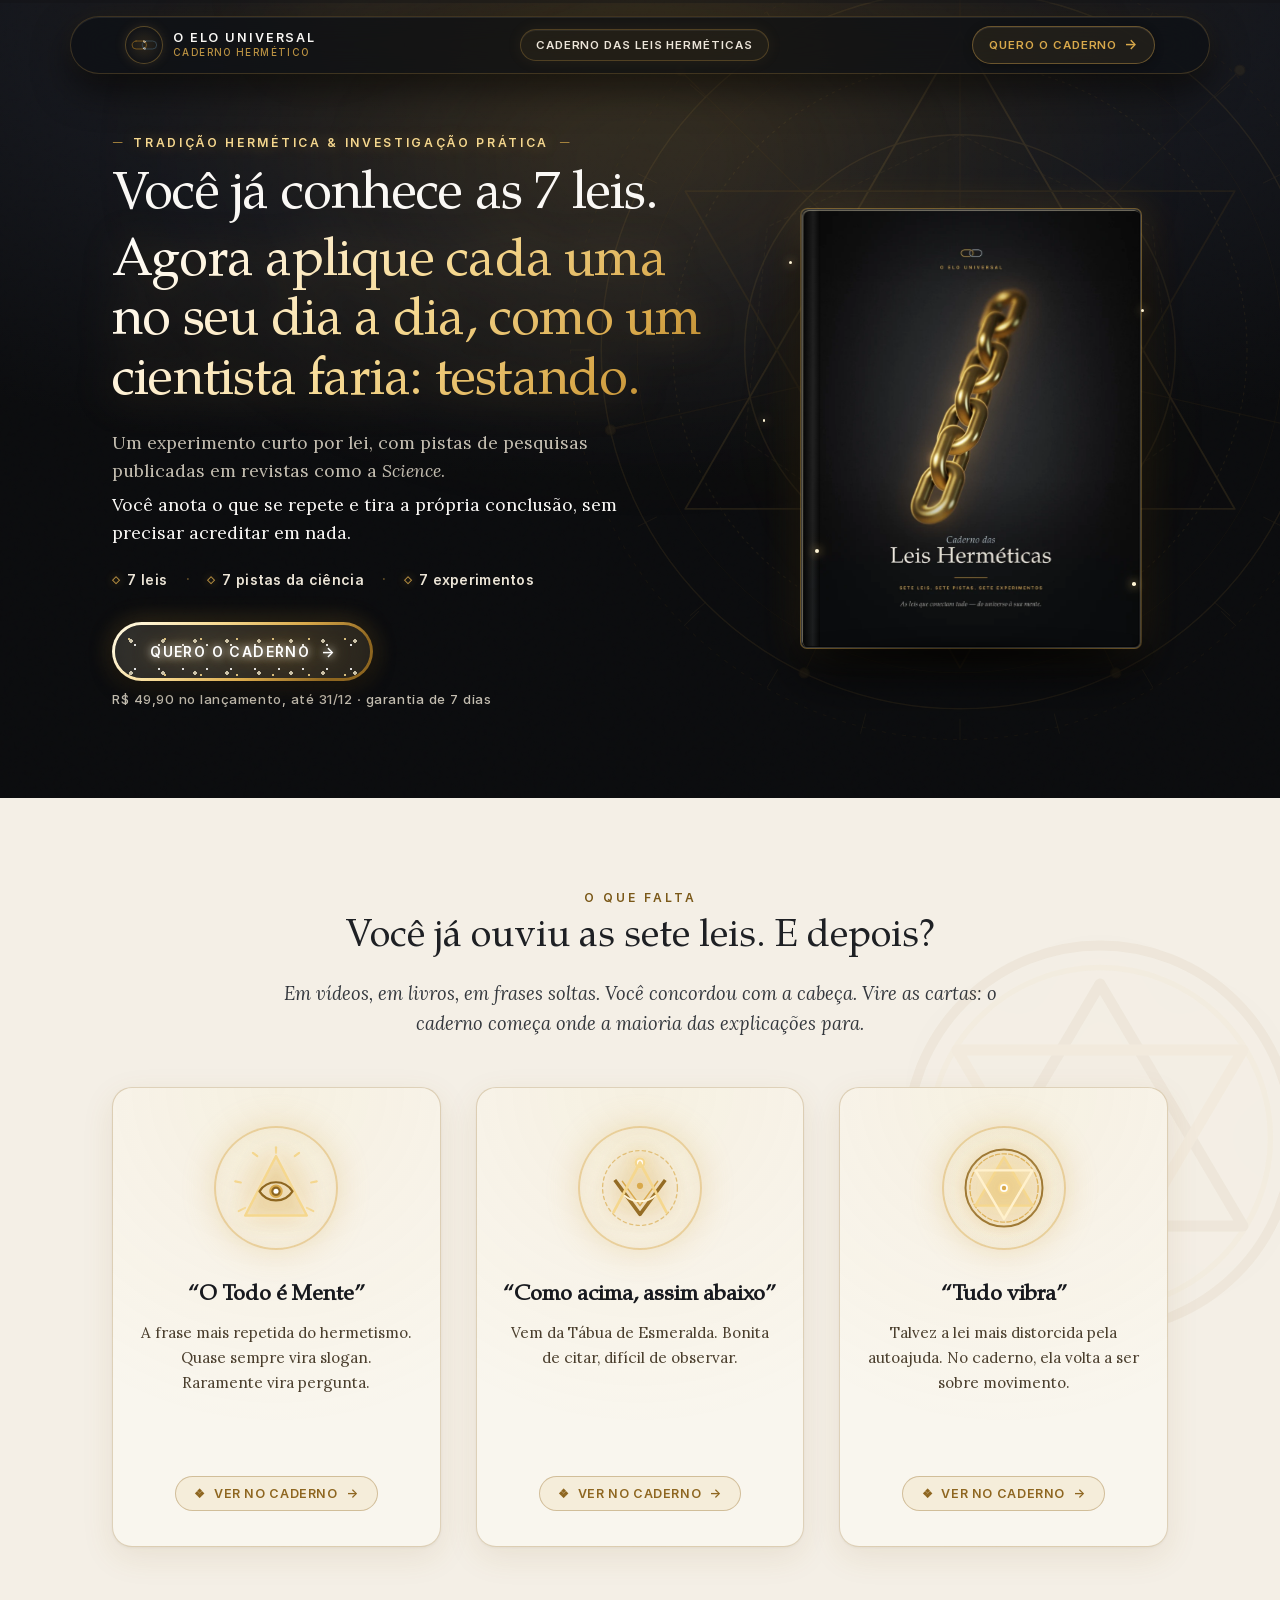
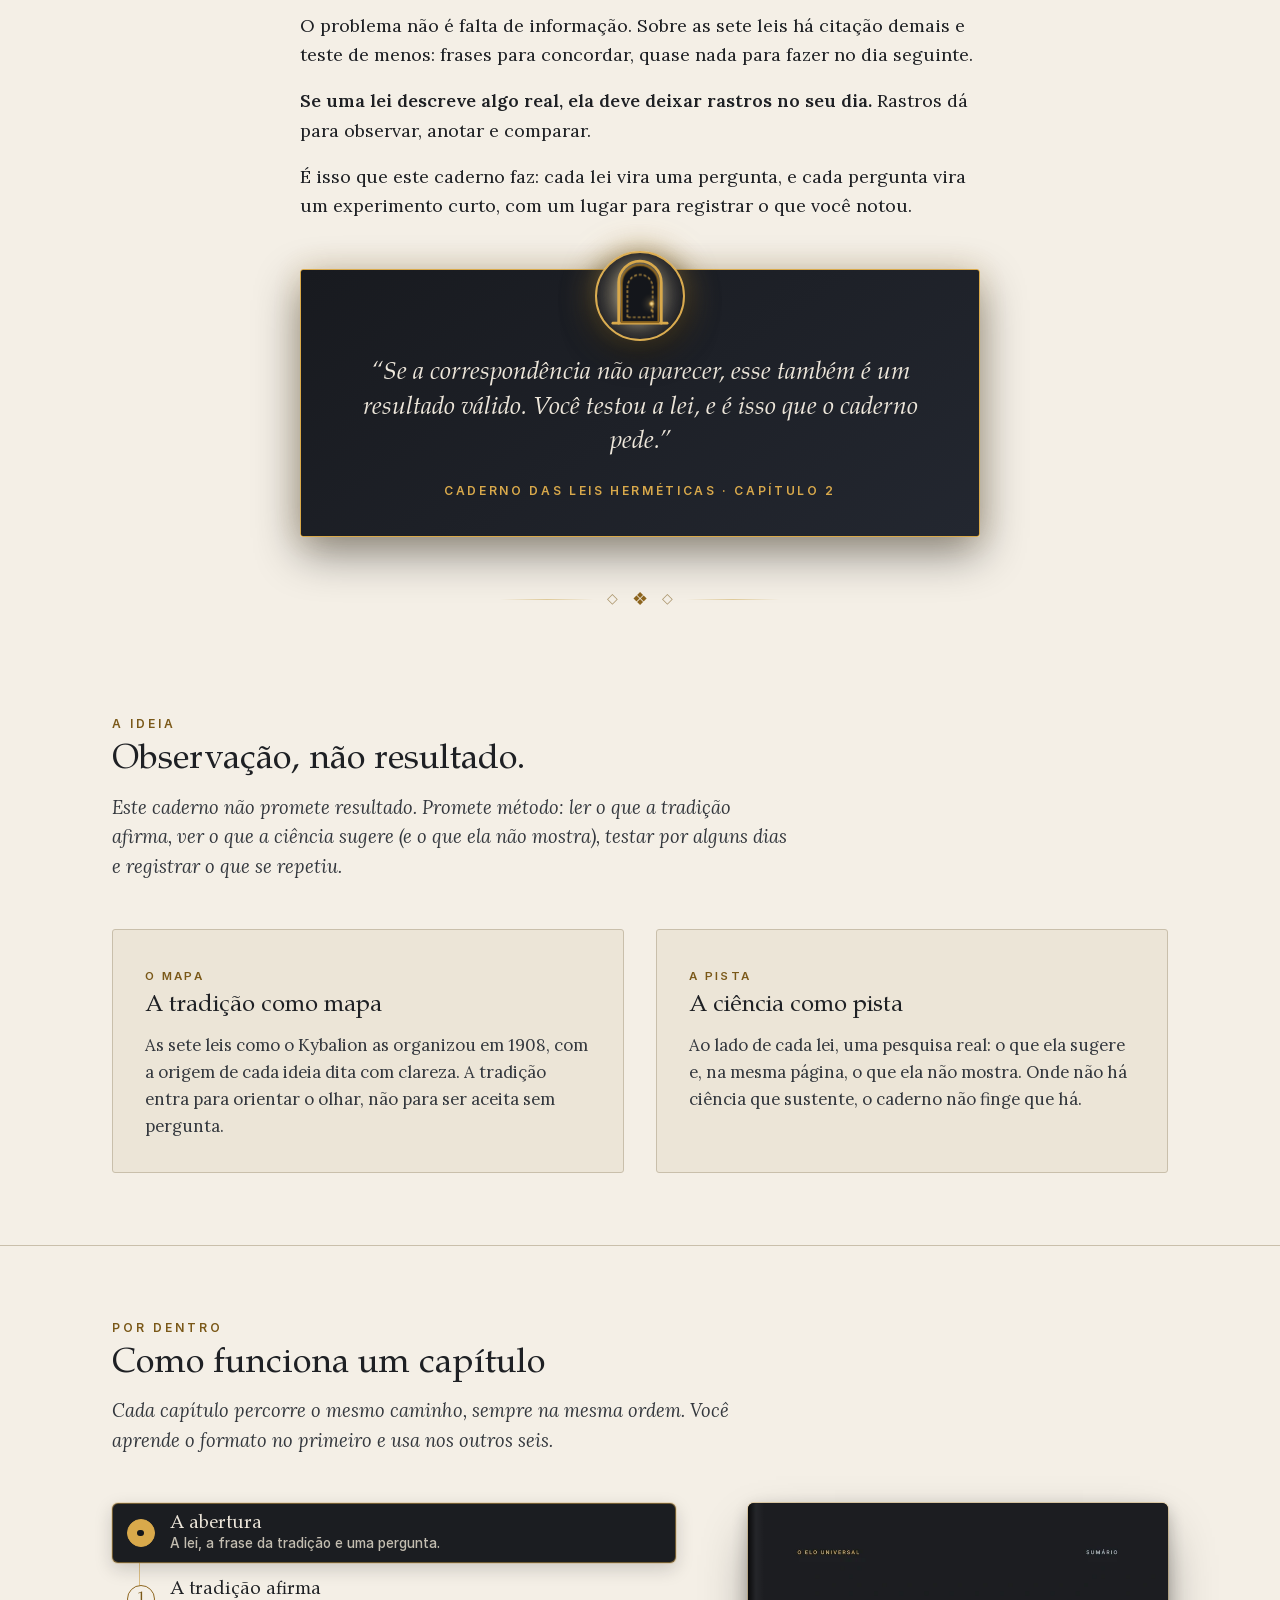
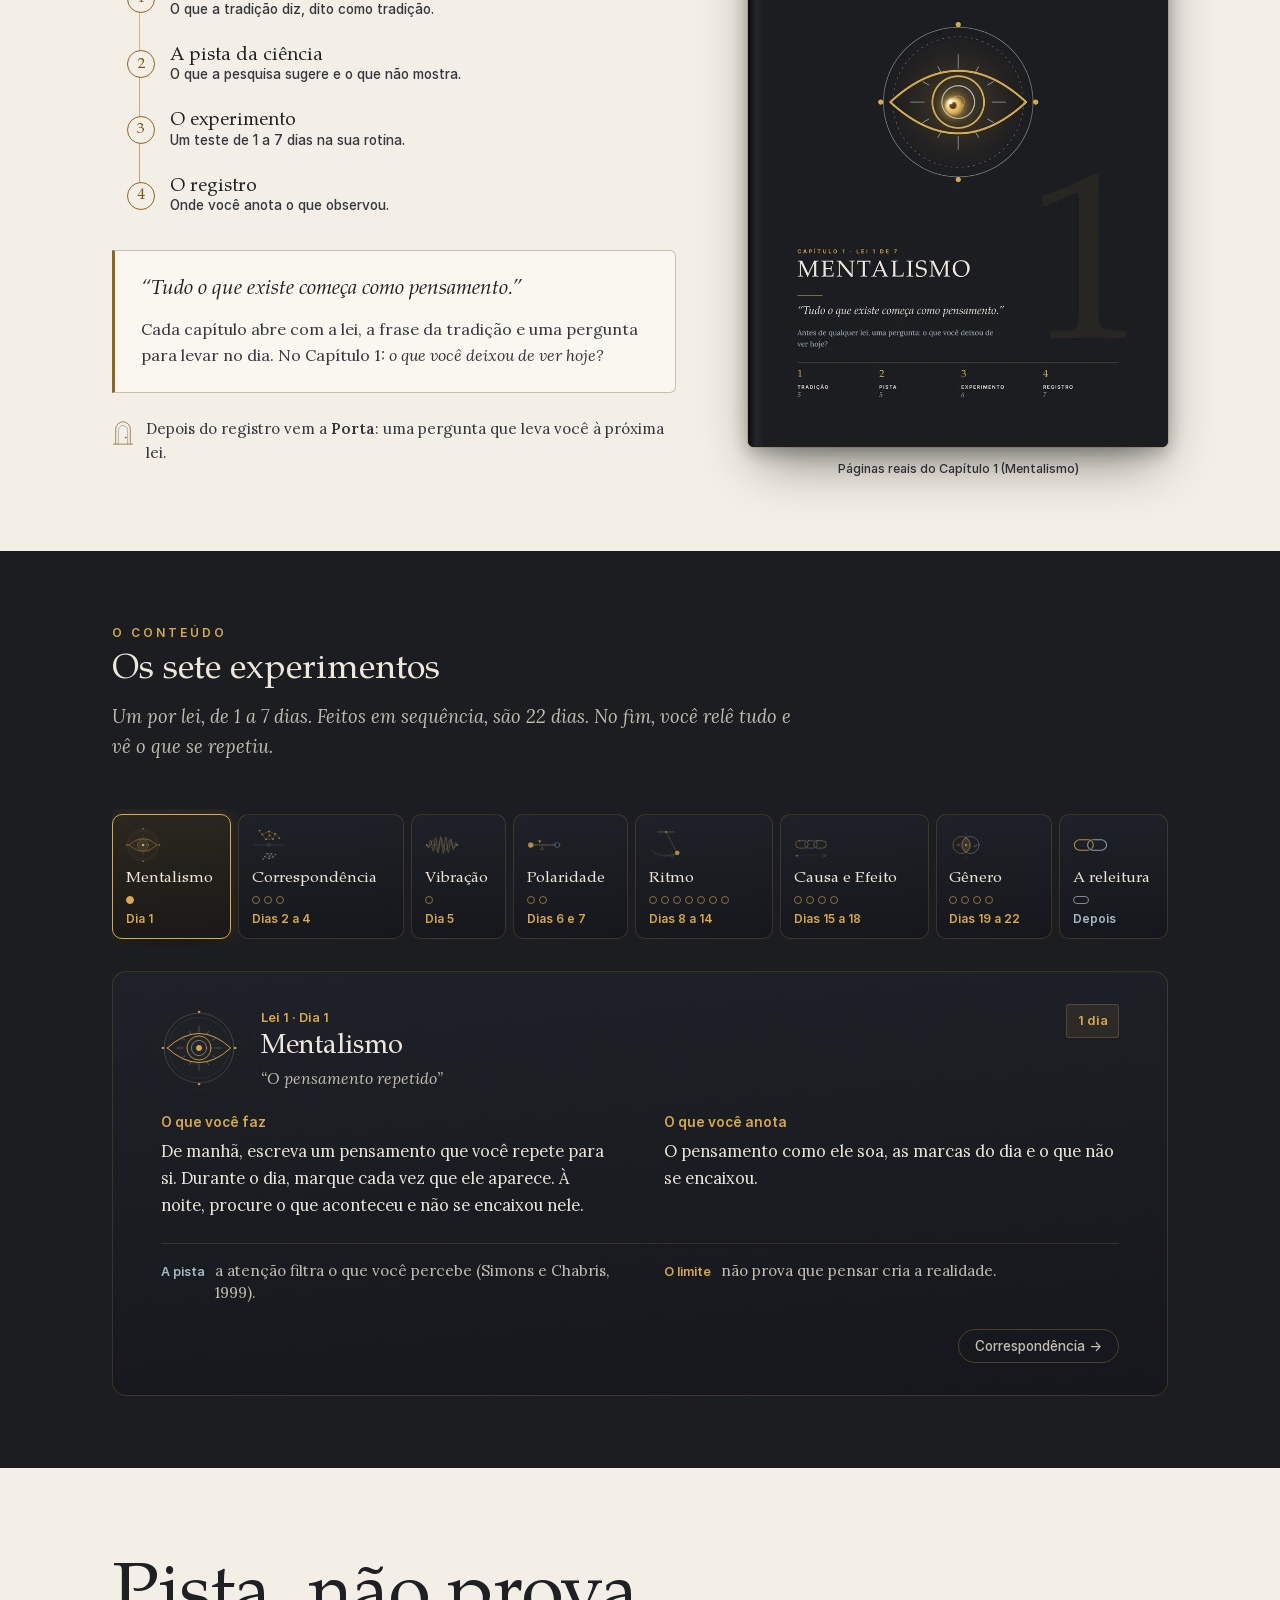
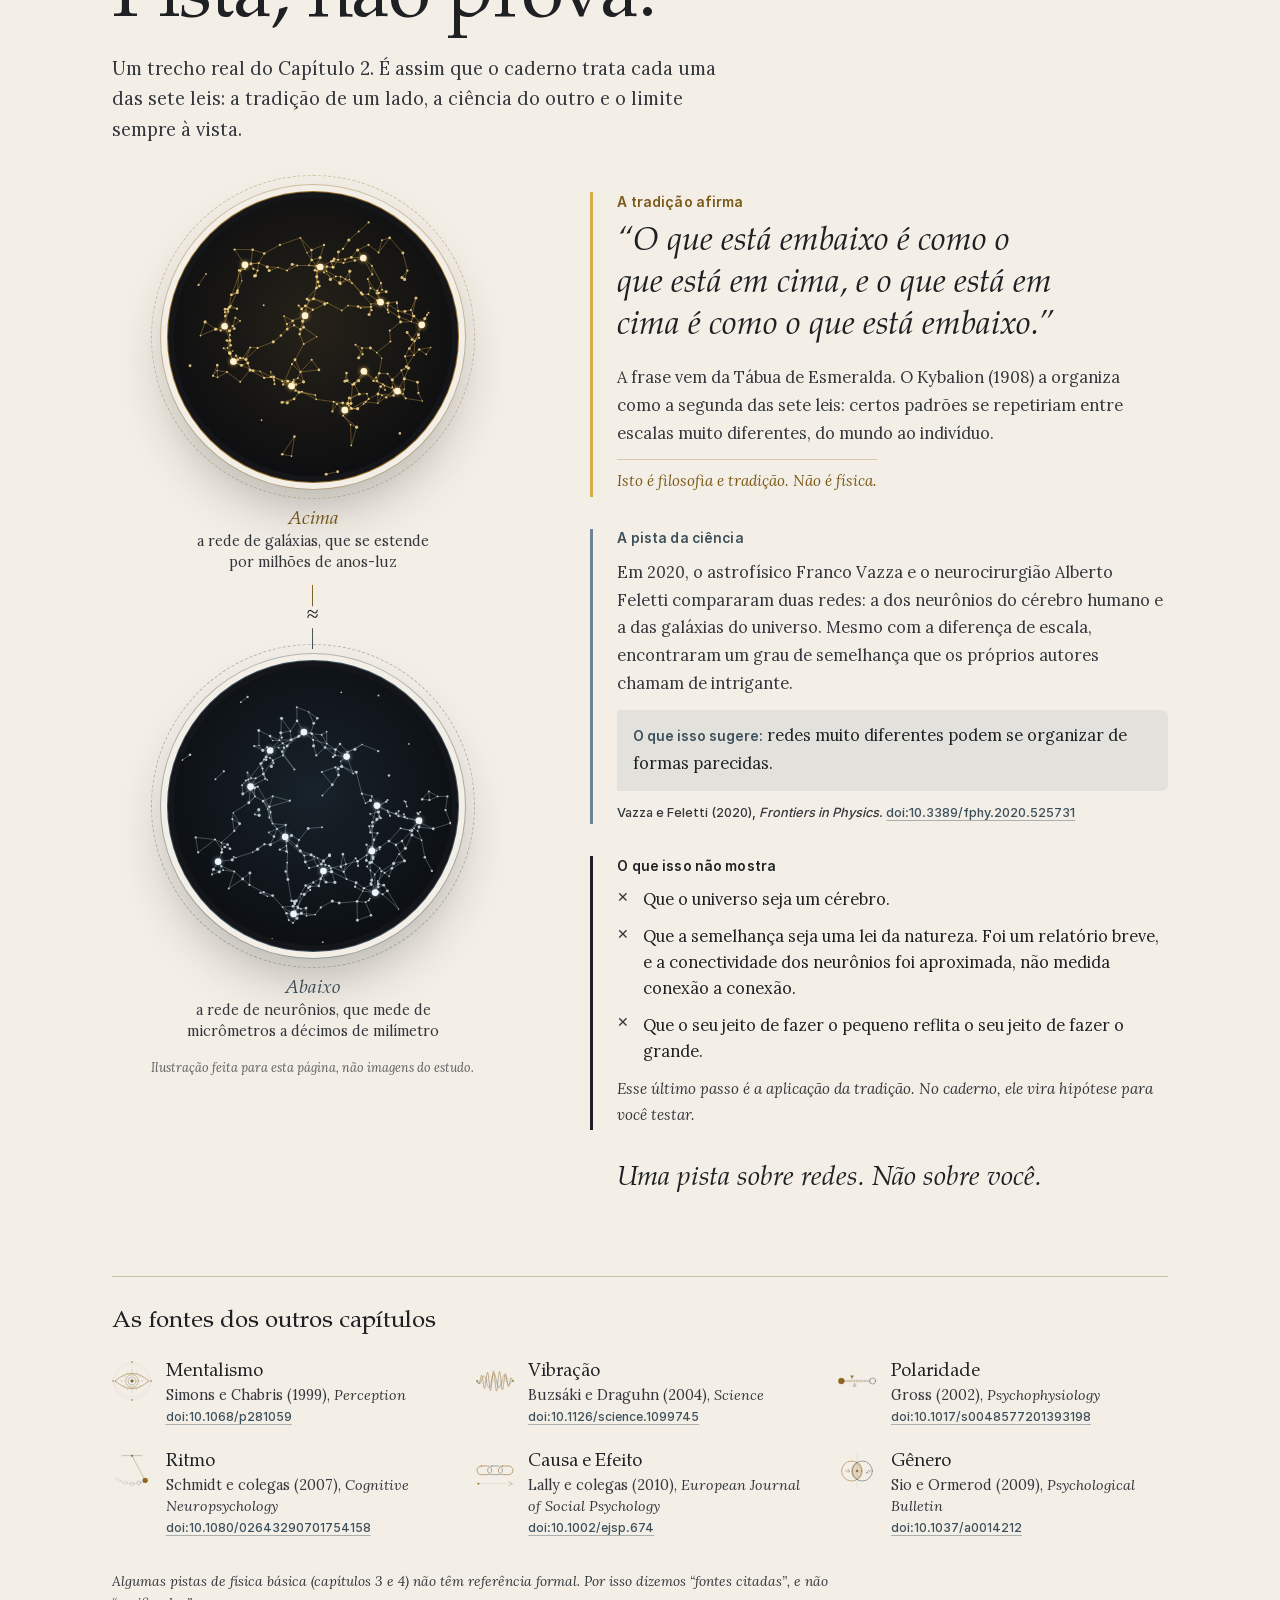
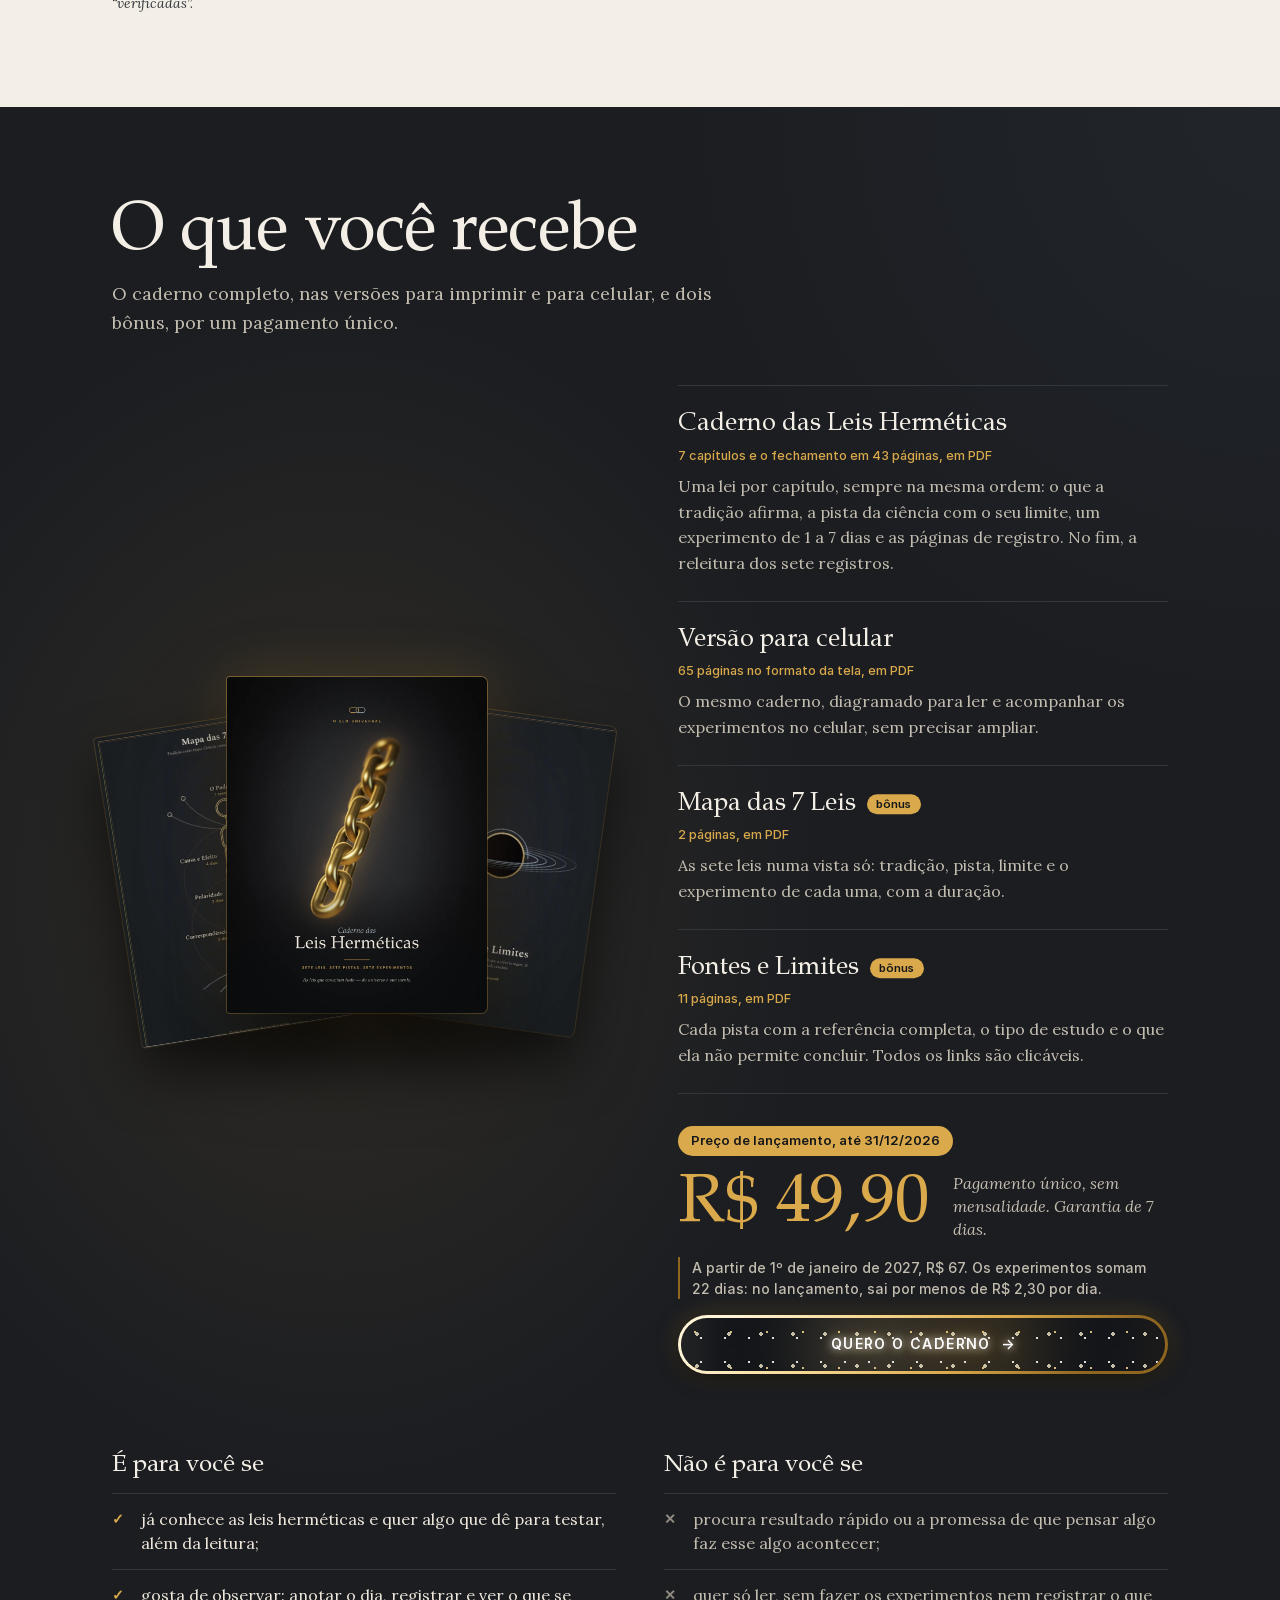
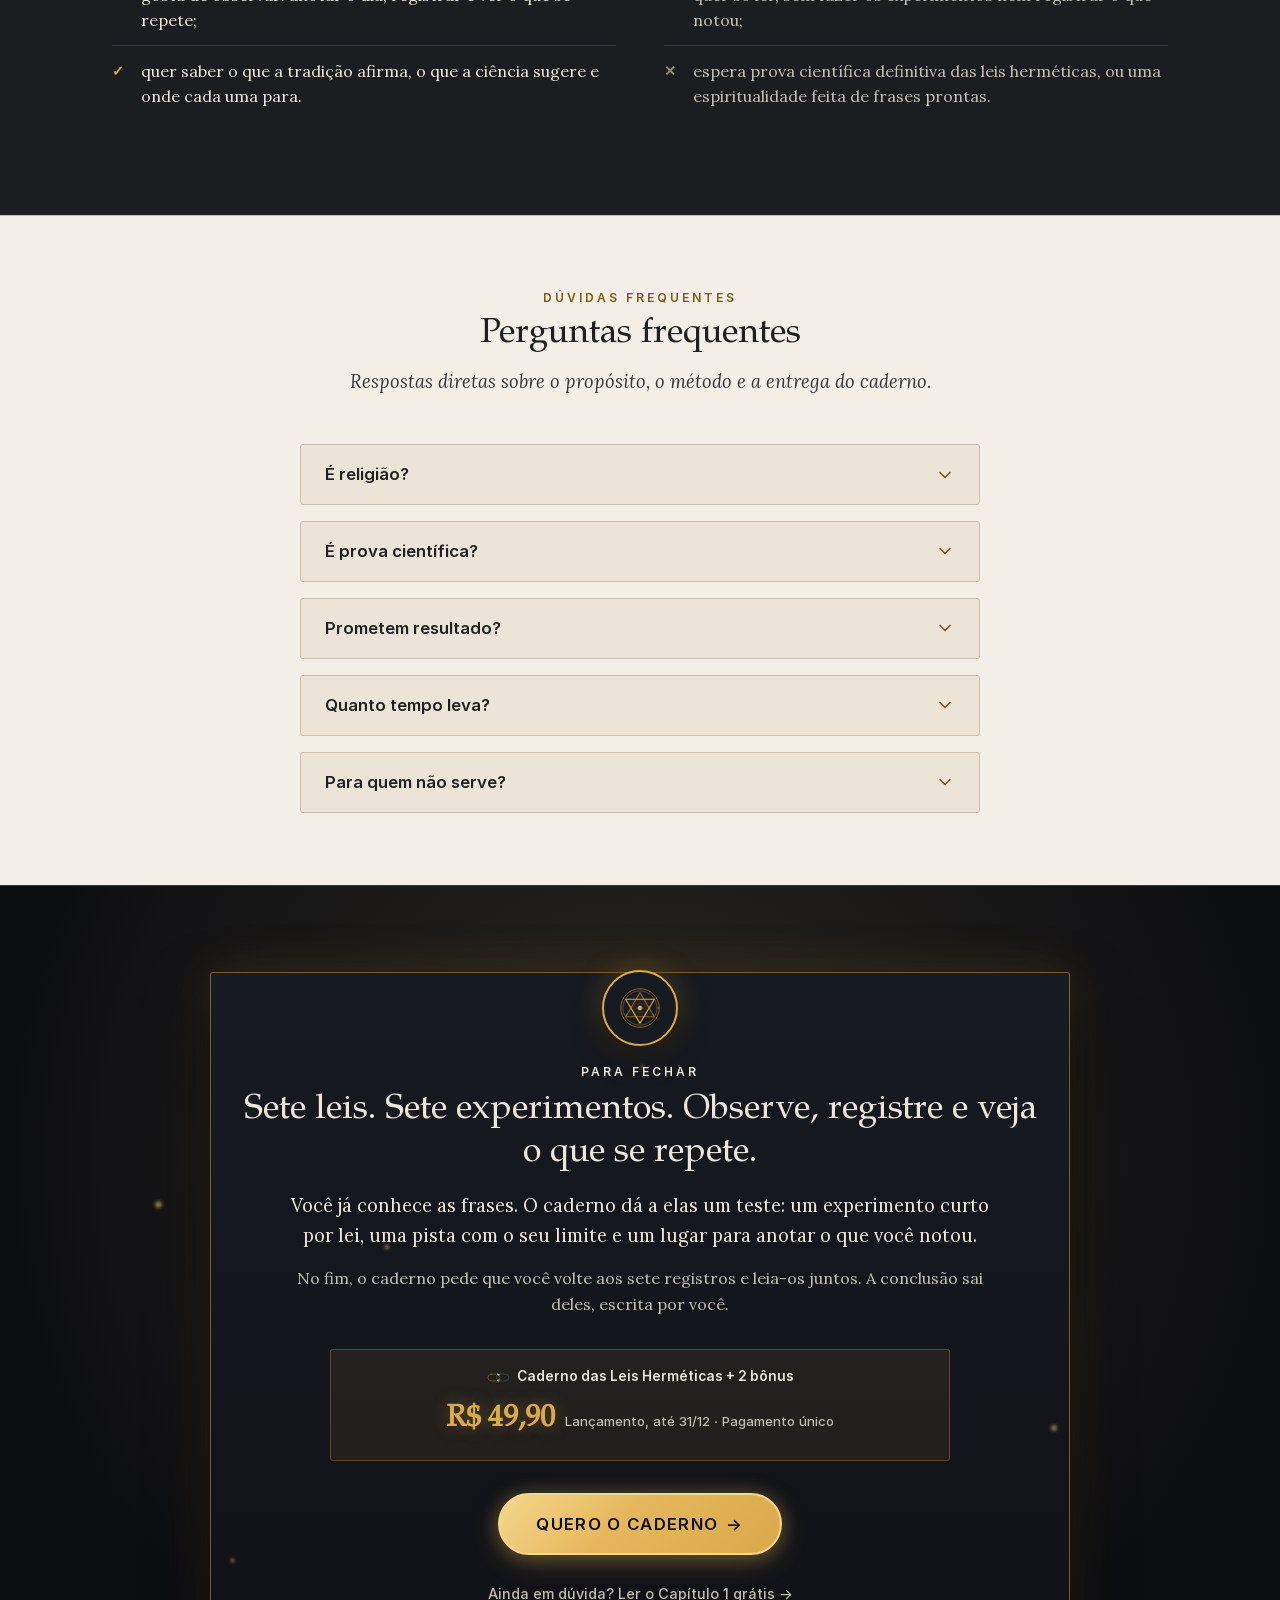
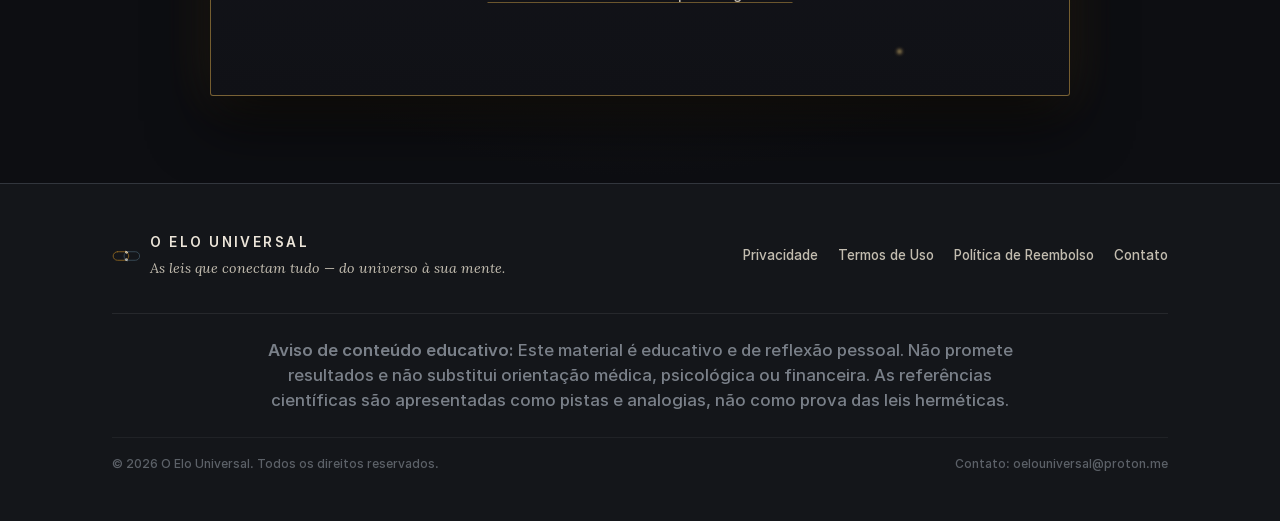
==== commit a014741b: "feat: preco de lancamento R$ 49,90 ate 31/12 e jornada de 22 dias nos sete experimentos - Preco: R$ " ====
--- a/site/index.html
+++ b/site/index.html
@@ -34,7 +34,7 @@
   <!-- Estilos -->
   <link rel="stylesheet" href="css/tokens.css?v=6">
   <link rel="stylesheet" href="css/base.css?v=7">
-  <link rel="stylesheet" href="css/components.css?v=29">
+  <link rel="stylesheet" href="css/components.css?v=30">
 </head>
 <body>
   <!-- Acessibilidade: Pular para o conteúdo principal -->
@@ -216,7 +216,7 @@
                 </strong>
               </a>
             </div>
-            <p class="hero-price-note">R$ 37 · pagamento único · garantia de 7 dias</p>
+            <p class="hero-price-note"><span data-preco>R$ 49,90</span><span data-lancamento> no lançamento, até 31/12</span> · garantia de 7 dias</p>
 
             <!-- Linha de Eco Dinâmica (Condicionada a UTM Campaign válida) -->
             <div id="echo-line" class="echo-line" role="status" aria-live="polite"></div>
@@ -634,79 +634,222 @@
         <div class="section-header">
           <span class="section-kicker">O conteúdo</span>
           <h2 class="section-title">Os sete experimentos</h2>
-          <p class="section-lead">Um por lei, de 1 a 7 dias cada. Você faz, anota e compara.</p>
-        </div>
-        <div class="experimentos-grid stagger-grid">
-          <!-- Lei 1 -->
-          <article class="card-experimento reveal-trigger" id="exp-1">
-            <div class="card-exp-top">
-              <img src="assets/svg/01-mentalismo_claro.svg" alt="Ornamento Mentalismo" class="exp-ornamento" width="48" height="48" loading="lazy">
-              <span class="exp-numero">Lei 1</span>
-            </div>
-            <h3>Mentalismo</h3>
-            <p class="exp-nome">“O pensamento repetido”</p>
-            <span class="exp-duracao">Duração: 1 dia</span>
+          <p class="section-lead">Um por lei, de 1 a 7 dias. Feitos em sequência, são 22 dias. No fim, você relê tudo e vê o que se repetiu.</p>
+        </div>
+        <!-- Jornada de 22 dias: cada lei ocupa os seus dias; tocar numa lei abre o experimento -->
+        <div class="jornada" data-jornada>
+          <div class="jornada-trilha" role="tablist" aria-label="Os sete experimentos, na ordem do caderno">
+            <button type="button" class="jornada-lei is-active" role="tab" id="exp-1" aria-controls="jornada-painel-1" aria-selected="true" data-lei="1" style="--dias:1">
+              <img src="assets/svg/01-mentalismo_escuro.svg" alt="" class="jornada-orn" width="34" height="34" loading="lazy">
+              <span class="jornada-nome">Mentalismo</span>
+              <span class="jornada-pontos" aria-hidden="true"><i></i></span>
+              <span class="jornada-quando">Dia 1</span>
+            </button>
+            <button type="button" class="jornada-lei" role="tab" id="exp-2" aria-controls="jornada-painel-2" aria-selected="false" tabindex="-1" data-lei="2" style="--dias:3">
+              <img src="assets/svg/02-correspondencia_escuro.svg" alt="" class="jornada-orn" width="34" height="34" loading="lazy">
+              <span class="jornada-nome">Correspondência</span>
+              <span class="jornada-pontos" aria-hidden="true"><i></i><i></i><i></i></span>
+              <span class="jornada-quando">Dias 2 a 4</span>
+            </button>
+            <button type="button" class="jornada-lei" role="tab" id="exp-3" aria-controls="jornada-painel-3" aria-selected="false" tabindex="-1" data-lei="3" style="--dias:1">
+              <img src="assets/svg/03-vibracao_escuro.svg" alt="" class="jornada-orn" width="34" height="34" loading="lazy">
+              <span class="jornada-nome">Vibração</span>
+              <span class="jornada-pontos" aria-hidden="true"><i></i></span>
+              <span class="jornada-quando">Dia 5</span>
+            </button>
+            <button type="button" class="jornada-lei" role="tab" id="exp-4" aria-controls="jornada-painel-4" aria-selected="false" tabindex="-1" data-lei="4" style="--dias:2">
+              <img src="assets/svg/04-polaridade_escuro.svg" alt="" class="jornada-orn" width="34" height="34" loading="lazy">
+              <span class="jornada-nome">Polaridade</span>
+              <span class="jornada-pontos" aria-hidden="true"><i></i><i></i></span>
+              <span class="jornada-quando">Dias 6 e 7</span>
+            </button>
+            <button type="button" class="jornada-lei" role="tab" id="exp-5" aria-controls="jornada-painel-5" aria-selected="false" tabindex="-1" data-lei="5" style="--dias:7">
+              <img src="assets/svg/05-ritmo_escuro.svg" alt="" class="jornada-orn" width="34" height="34" loading="lazy">
+              <span class="jornada-nome">Ritmo</span>
+              <span class="jornada-pontos" aria-hidden="true"><i></i><i></i><i></i><i></i><i></i><i></i><i></i></span>
+              <span class="jornada-quando">Dias 8 a 14</span>
+            </button>
+            <button type="button" class="jornada-lei" role="tab" id="exp-6" aria-controls="jornada-painel-6" aria-selected="false" tabindex="-1" data-lei="6" style="--dias:4">
+              <img src="assets/svg/06-causa-e-efeito_escuro.svg" alt="" class="jornada-orn" width="34" height="34" loading="lazy">
+              <span class="jornada-nome">Causa e Efeito</span>
+              <span class="jornada-pontos" aria-hidden="true"><i></i><i></i><i></i><i></i></span>
+              <span class="jornada-quando">Dias 15 a 18</span>
+            </button>
+            <button type="button" class="jornada-lei" role="tab" id="exp-7" aria-controls="jornada-painel-7" aria-selected="false" tabindex="-1" data-lei="7" style="--dias:4">
+              <img src="assets/svg/07-genero_escuro.svg" alt="" class="jornada-orn" width="34" height="34" loading="lazy">
+              <span class="jornada-nome">Gênero</span>
+              <span class="jornada-pontos" aria-hidden="true"><i></i><i></i><i></i><i></i></span>
+              <span class="jornada-quando">Dias 19 a 22</span>
+            </button>
+            <button type="button" class="jornada-lei jornada-lei-fim" role="tab" id="exp-fim" aria-controls="jornada-painel-8" aria-selected="false" tabindex="-1" data-lei="8" style="--dias:1">
+              <img src="assets/svg/marca-elo_escuro.svg" alt="" class="jornada-orn" width="34" height="34" loading="lazy">
+              <span class="jornada-nome">A releitura</span>
+              <span class="jornada-pontos" aria-hidden="true"><i class="jornada-fim-ponto"></i></span>
+              <span class="jornada-quando">Depois</span>
+            </button>
+          </div>
+          <div class="jornada-paineis">
+          <article class="jornada-painel card-experimento is-active" role="tabpanel" id="jornada-painel-1" aria-labelledby="exp-1">
+            <header class="jp-cab">
+              <img src="assets/svg/01-mentalismo_escuro.svg" alt="" class="jp-orn" width="72" height="72" loading="lazy">
+              <div class="jp-titulos">
+                <span class="jp-rotulo">Lei 1 · Dia 1</span>
+                <h3>Mentalismo</h3>
+                <p class="exp-nome">“O pensamento repetido”</p>
+              </div>
+              <span class="exp-duracao">1 dia</span>
+            </header>
+            <div class="jp-colunas">
+              <div class="jp-bloco"><h4>O que você faz</h4><p>De manhã, escreva um pensamento que você repete para si. Durante o dia, marque cada vez que ele aparece. À noite, procure o que aconteceu e não se encaixou nele.</p></div>
+              <div class="jp-bloco"><h4>O que você anota</h4><p>O pensamento como ele soa, as marcas do dia e o que não se encaixou.</p></div>
+            </div>
+            <dl class="jp-limite">
+              <div><dt>A pista</dt><dd>a atenção filtra o que você percebe (Simons e Chabris, 1999).</dd></div>
+              <div><dt>O limite</dt><dd>não prova que pensar cria a realidade.</dd></div>
+            </dl>
+            <nav class="jp-nav" aria-label="Navegar entre os experimentos"><button type="button" class="jornada-ir jornada-ir-prox" data-ir="1">Correspondência <span aria-hidden="true">→</span></button></nav>
           </article>
-          <!-- Lei 2 -->
-          <article class="card-experimento reveal-trigger" id="exp-2">
-            <div class="card-exp-top">
-              <img src="assets/svg/02-correspondencia_claro.svg" alt="Ornamento Correspondência" class="exp-ornamento" width="48" height="48" loading="lazy">
-              <span class="exp-numero">Lei 2</span>
-            </div>
-            <h3>Correspondência</h3>
-            <p class="exp-nome">“O gesto e o padrão”</p>
-            <span class="exp-duracao">Duração: 3 dias</span>
+          <article class="jornada-painel card-experimento" role="tabpanel" id="jornada-painel-2" aria-labelledby="exp-2" hidden>
+            <header class="jp-cab">
+              <img src="assets/svg/02-correspondencia_escuro.svg" alt="" class="jp-orn" width="72" height="72" loading="lazy">
+              <div class="jp-titulos">
+                <span class="jp-rotulo">Lei 2 · Dias 2 a 4</span>
+                <h3>Correspondência</h3>
+                <p class="exp-nome">“O gesto e o padrão”</p>
+              </div>
+              <span class="exp-duracao">3 dias</span>
+            </header>
+            <div class="jp-colunas">
+              <div class="jp-bloco"><h4>O que você faz</h4><p>No primeiro dia, descreva um gesto miúdo que você repete sem pensar. No segundo, um padrão maior da sua vida. No terceiro, coloque os dois lado a lado.</p></div>
+              <div class="jp-bloco"><h4>O que você anota</h4><p>O que combina entre os dois e, com o mesmo cuidado, o que não combina.</p></div>
+            </div>
+            <dl class="jp-limite">
+              <div><dt>A pista</dt><dd>redes de neurônios e de galáxias têm estrutura parecida (Vazza e Feletti, 2020).</dd></div>
+              <div><dt>O limite</dt><dd>semelhança entre redes não é lei, nem diz algo sobre você.</dd></div>
+            </dl>
+            <nav class="jp-nav" aria-label="Navegar entre os experimentos"><button type="button" class="jornada-ir" data-ir="-1"><span aria-hidden="true">←</span> Mentalismo</button><button type="button" class="jornada-ir jornada-ir-prox" data-ir="1">Vibração <span aria-hidden="true">→</span></button></nav>
           </article>
-          <!-- Lei 3 -->
-          <article class="card-experimento reveal-trigger" id="exp-3">
-            <div class="card-exp-top">
-              <img src="assets/svg/03-vibracao_claro.svg" alt="Ornamento Vibração" class="exp-ornamento" width="48" height="48" loading="lazy">
-              <span class="exp-numero">Lei 3</span>
-            </div>
-            <h3>Vibração</h3>
-            <p class="exp-nome">“Três momentos”</p>
-            <span class="exp-duracao">Duração: 1 dia</span>
+          <article class="jornada-painel card-experimento" role="tabpanel" id="jornada-painel-3" aria-labelledby="exp-3" hidden>
+            <header class="jp-cab">
+              <img src="assets/svg/03-vibracao_escuro.svg" alt="" class="jp-orn" width="72" height="72" loading="lazy">
+              <div class="jp-titulos">
+                <span class="jp-rotulo">Lei 3 · Dia 5</span>
+                <h3>Vibração</h3>
+                <p class="exp-nome">“Três momentos”</p>
+              </div>
+              <span class="exp-duracao">1 dia</span>
+            </header>
+            <div class="jp-colunas">
+              <div class="jp-bloco"><h4>O que você faz</h4><p>Manhã, tarde e noite: pare um minuto e anote seu estado em uma palavra, sua energia de 1 a 5 e o que aconteceu na última hora.</p></div>
+              <div class="jp-bloco"><h4>O que você anota</h4><p>Os três registros comparados e o que mais mexeu com você no dia.</p></div>
+            </div>
+            <dl class="jp-limite">
+              <div><dt>A pista</dt><dd>o cérebro funciona em ritmos oscilatórios (Buzsáki e Draguhn, 2004).</dd></div>
+              <div><dt>O limite</dt><dd>não sustenta a ideia de “vibrar alto” para atrair coisas.</dd></div>
+            </dl>
+            <nav class="jp-nav" aria-label="Navegar entre os experimentos"><button type="button" class="jornada-ir" data-ir="-1"><span aria-hidden="true">←</span> Correspondência</button><button type="button" class="jornada-ir jornada-ir-prox" data-ir="1">Polaridade <span aria-hidden="true">→</span></button></nav>
           </article>
-          <!-- Lei 4 -->
-          <article class="card-experimento reveal-trigger" id="exp-4">
-            <div class="card-exp-top">
-              <img src="assets/svg/04-polaridade_claro.svg" alt="Ornamento Polaridade" class="exp-ornamento" width="48" height="48" loading="lazy">
-              <span class="exp-numero">Lei 4</span>
-            </div>
-            <h3>Polaridade</h3>
-            <p class="exp-nome">“A escala e o passo”</p>
-            <span class="exp-duracao">Duração: 2 dias</span>
+          <article class="jornada-painel card-experimento" role="tabpanel" id="jornada-painel-4" aria-labelledby="exp-4" hidden>
+            <header class="jp-cab">
+              <img src="assets/svg/04-polaridade_escuro.svg" alt="" class="jp-orn" width="72" height="72" loading="lazy">
+              <div class="jp-titulos">
+                <span class="jp-rotulo">Lei 4 · Dias 6 e 7</span>
+                <h3>Polaridade</h3>
+                <p class="exp-nome">“A escala e o passo”</p>
+              </div>
+              <span class="exp-duracao">2 dias</span>
+            </header>
+            <div class="jp-colunas">
+              <div class="jp-bloco"><h4>O que você faz</h4><p>Escolha algo que você evita e marque, numa escala de 0 a 10, onde está hoje. No dia seguinte, dê um passo de um grau em direção ao outro polo.</p></div>
+              <div class="jp-bloco"><h4>O que você anota</h4><p>Onde você estava, onde ficou, o que mudou e o que não mudou.</p></div>
+            </div>
+            <dl class="jp-limite">
+              <div><dt>A pista</dt><dd>reavaliar uma situação pode mudar seu impacto emocional (Gross, 2002).</dd></div>
+              <div><dt>O limite</dt><dd>é um mecanismo estudado, não terapia nem troca de sentimentos.</dd></div>
+            </dl>
+            <nav class="jp-nav" aria-label="Navegar entre os experimentos"><button type="button" class="jornada-ir" data-ir="-1"><span aria-hidden="true">←</span> Vibração</button><button type="button" class="jornada-ir jornada-ir-prox" data-ir="1">Ritmo <span aria-hidden="true">→</span></button></nav>
           </article>
-          <!-- Lei 5 -->
-          <article class="card-experimento reveal-trigger" id="exp-5">
-            <div class="card-exp-top">
-              <img src="assets/svg/05-ritmo_claro.svg" alt="Ornamento Ritmo" class="exp-ornamento" width="48" height="48" loading="lazy">
-              <span class="exp-numero">Lei 5</span>
-            </div>
-            <h3>Ritmo</h3>
-            <p class="exp-nome">“O mapa da semana”</p>
-            <span class="exp-duracao">Duração: 7 dias</span>
+          <article class="jornada-painel card-experimento" role="tabpanel" id="jornada-painel-5" aria-labelledby="exp-5" hidden>
+            <header class="jp-cab">
+              <img src="assets/svg/05-ritmo_escuro.svg" alt="" class="jp-orn" width="72" height="72" loading="lazy">
+              <div class="jp-titulos">
+                <span class="jp-rotulo">Lei 5 · Dias 8 a 14</span>
+                <h3>Ritmo</h3>
+                <p class="exp-nome">“O mapa da semana”</p>
+              </div>
+              <span class="exp-duracao">7 dias</span>
+            </header>
+            <div class="jp-colunas">
+              <div class="jp-bloco"><h4>O que você faz</h4><p>Por sete dias, dê uma nota de 1 a 5 ao seu foco em quatro horários fixos. No sétimo dia, olhe a grade inteira e procure o que se repete.</p></div>
+              <div class="jp-bloco"><h4>O que você anota</h4><p>Seus dois horários de foco mais alto e os dois mais baixos da semana.</p></div>
+            </div>
+            <dl class="jp-limite">
+              <div><dt>A pista</dt><dd>o horário do dia afeta a atenção, de um jeito diferente em cada pessoa (Schmidt e colegas, 2007).</dd></div>
+              <div><dt>O limite</dt><dd>o “pêndulo que compensa” é metáfora.</dd></div>
+            </dl>
+            <nav class="jp-nav" aria-label="Navegar entre os experimentos"><button type="button" class="jornada-ir" data-ir="-1"><span aria-hidden="true">←</span> Polaridade</button><button type="button" class="jornada-ir jornada-ir-prox" data-ir="1">Causa e Efeito <span aria-hidden="true">→</span></button></nav>
           </article>
-          <!-- Lei 6 -->
-          <article class="card-experimento reveal-trigger" id="exp-6">
-            <div class="card-exp-top">
-              <img src="assets/svg/06-causa-e-efeito_claro.svg" alt="Ornamento Causa e Efeito" class="exp-ornamento" width="48" height="48" loading="lazy">
-              <span class="exp-numero">Lei 6</span>
-            </div>
-            <h3>Causa e Efeito</h3>
-            <p class="exp-nome">“A cadeia de causas”</p>
-            <span class="exp-duracao">Duração: 4 dias</span>
+          <article class="jornada-painel card-experimento" role="tabpanel" id="jornada-painel-6" aria-labelledby="exp-6" hidden>
+            <header class="jp-cab">
+              <img src="assets/svg/06-causa-e-efeito_escuro.svg" alt="" class="jp-orn" width="72" height="72" loading="lazy">
+              <div class="jp-titulos">
+                <span class="jp-rotulo">Lei 6 · Dias 15 a 18</span>
+                <h3>Causa e Efeito</h3>
+                <p class="exp-nome">“A cadeia de causas”</p>
+              </div>
+              <span class="exp-duracao">4 dias</span>
+            </header>
+            <div class="jp-colunas">
+              <div class="jp-bloco"><h4>O que você faz</h4><p>Escolha um resultado que se repete e escreva três causas possíveis. Mude só uma delas e observe os três dias seguintes.</p></div>
+              <div class="jp-bloco"><h4>O que você anota</h4><p>Se o resultado aconteceu, o que mais mudou em cada dia e o que dá (e o que não dá) para concluir.</p></div>
+            </div>
+            <dl class="jp-limite">
+              <div><dt>A pista</dt><dd>repetir algo no mesmo contexto tende a torná-lo automático (Lally e colegas, 2010).</dd></div>
+              <div><dt>O limite</dt><dd>reconhecer uma causa não é se culpar, nem controlar o resultado.</dd></div>
+            </dl>
+            <nav class="jp-nav" aria-label="Navegar entre os experimentos"><button type="button" class="jornada-ir" data-ir="-1"><span aria-hidden="true">←</span> Ritmo</button><button type="button" class="jornada-ir jornada-ir-prox" data-ir="1">Gênero <span aria-hidden="true">→</span></button></nav>
           </article>
-          <!-- Lei 7 -->
-          <article class="card-experimento reveal-trigger" id="exp-7">
-            <div class="card-exp-top">
-              <img src="assets/svg/07-genero_claro.svg" alt="Ornamento Gênero" class="exp-ornamento" width="48" height="48" loading="lazy">
-              <span class="exp-numero">Lei 7</span>
-            </div>
-            <h3>Gênero</h3>
-            <p class="exp-nome">“Iniciar e gestar”</p>
-            <span class="exp-duracao">Duração: 4 dias</span>
+          <article class="jornada-painel card-experimento" role="tabpanel" id="jornada-painel-7" aria-labelledby="exp-7" hidden>
+            <header class="jp-cab">
+              <img src="assets/svg/07-genero_escuro.svg" alt="" class="jp-orn" width="72" height="72" loading="lazy">
+              <div class="jp-titulos">
+                <span class="jp-rotulo">Lei 7 · Dias 19 a 22</span>
+                <h3>Gênero</h3>
+                <p class="exp-nome">“Iniciar e gestar”</p>
+              </div>
+              <span class="exp-duracao">4 dias</span>
+            </header>
+            <div class="jp-colunas">
+              <div class="jp-bloco"><h4>O que você faz</h4><p>Trabalhe 30 minutos em algo que está em aberto. Nos dois dias seguintes, deixe de lado. No quarto dia, volte ao mesmo trabalho e compare.</p></div>
+              <div class="jp-bloco"><h4>O que você anota</h4><p>Onde você travou, as ideias que apareceram na pausa e o que mudou.</p></div>
+            </div>
+            <dl class="jp-limite">
+              <div><dt>A pista</dt><dd>uma pausa depois de esforço real pode ajudar tarefas criativas (Sio e Ormerod, 2009).</dd></div>
+              <div><dt>O limite</dt><dd>nada sobre homens, mulheres ou “energias”; esperar não substitui iniciar.</dd></div>
+            </dl>
+            <nav class="jp-nav" aria-label="Navegar entre os experimentos"><button type="button" class="jornada-ir" data-ir="-1"><span aria-hidden="true">←</span> Causa e Efeito</button><button type="button" class="jornada-ir jornada-ir-prox" data-ir="1">A releitura <span aria-hidden="true">→</span></button></nav>
           </article>
+          <article class="jornada-painel card-experimento" role="tabpanel" id="jornada-painel-8" aria-labelledby="exp-fim" hidden>
+            <header class="jp-cab">
+              <img src="assets/svg/marca-elo_escuro.svg" alt="" class="jp-orn" width="72" height="72" loading="lazy">
+              <div class="jp-titulos">
+                <span class="jp-rotulo">Fechamento · depois dos 22 dias</span>
+                <h3>A releitura</h3>
+                <p class="exp-nome">“O que se repetiu?”</p>
+              </div>
+              <span class="exp-duracao">1 sessão</span>
+            </header>
+            <div class="jp-colunas">
+              <div class="jp-bloco"><h4>O que você faz</h4><p>Junte as sete frases “o que eu percebi”, procure o que se repete e faça a contraprova: um momento que não se encaixa.</p></div>
+              <div class="jp-bloco"><h4>O que você anota</h4><p>O padrão em uma frase e a sua conclusão, escrita depois da contraprova.</p></div>
+            </div>
+            <dl class="jp-limite">
+              <div><dt>A pista</dt><dd>o mesmo filtro do Capítulo 1 age quando procuramos padrões nos próprios registros (Nickerson, 1998).</dd></div>
+              <div><dt>O limite</dt><dd>o padrão é uma pista sobre esses dias, não “o” padrão da sua vida.</dd></div>
+            </dl>
+            <nav class="jp-nav" aria-label="Navegar entre os experimentos"><button type="button" class="jornada-ir" data-ir="-1"><span aria-hidden="true">←</span> Gênero</button></nav>
+          </article>
+          </div>
         </div>
       </div>
     </section>
@@ -825,7 +968,7 @@
       <div class="container">
         <header class="of-cabecalho">
           <h2 class="of-titulo">O que você recebe</h2>
-          <p class="of-lead">O caderno completo e dois bônus, por um pagamento único.</p>
+          <p class="of-lead">O caderno completo, nas versões para imprimir e para celular, e dois bônus, por um pagamento único.</p>
         </header>
 
         <div class="of-grade">
@@ -841,23 +984,30 @@
               <li class="of-item">
                 <h3 class="of-item-nome">Caderno das Leis Herméticas</h3>
                 <p class="of-item-meta">7 capítulos e o fechamento em 43 páginas, em PDF</p>
-                <p class="of-item-desc">Uma lei por capítulo, sempre na mesma ordem: o que a tradição afirma, a pista da ciência com o seu limite, um experimento de 1 a 7 dias e as páginas de registro.</p>
+                <p class="of-item-desc">Uma lei por capítulo, sempre na mesma ordem: o que a tradição afirma, a pista da ciência com o seu limite, um experimento de 1 a 7 dias e as páginas de registro. No fim, a releitura dos sete registros.</p>
+              </li>
+              <li class="of-item">
+                <h3 class="of-item-nome">Versão para celular</h3>
+                <p class="of-item-meta">65 páginas no formato da tela, em PDF</p>
+                <p class="of-item-desc">O mesmo caderno, diagramado para ler e acompanhar os experimentos no celular, sem precisar ampliar.</p>
               </li>
               <li class="of-item">
                 <h3 class="of-item-nome">Mapa das 7 Leis <span class="of-bonus">bônus</span></h3>
-                <p class="of-item-meta">Visão de conjunto, em PDF</p>
+                <p class="of-item-meta">2 páginas, em PDF</p>
                 <p class="of-item-desc">As sete leis numa vista só: tradição, pista, limite e o experimento de cada uma, com a duração.</p>
               </li>
               <li class="of-item">
                 <h3 class="of-item-nome">Fontes e Limites <span class="of-bonus">bônus</span></h3>
                 <p class="of-item-meta">11 páginas, em PDF</p>
-                <p class="of-item-desc">Cada pista com a referência completa, o tipo de estudo e o que ela não permite concluir.</p>
+                <p class="of-item-desc">Cada pista com a referência completa, o tipo de estudo e o que ela não permite concluir. Todos os links são clicáveis.</p>
               </li>
             </ul>
 
             <div id="preco" class="of-preco" data-track="view_secao">
-              <p class="of-preco-valor">R$ 37</p>
-              <p class="of-preco-tipo">Pagamento único, sem mensalidade.</p>
+              <p class="of-preco-rotulo" data-lancamento>Preço de lançamento, até 31/12/2026</p>
+              <p class="of-preco-valor" data-preco>R$ 49,90</p>
+              <p class="of-preco-tipo">Pagamento único, sem mensalidade. Garantia de 7 dias.</p>
+              <p class="of-preco-depois" data-lancamento>A partir de 1º de janeiro de 2027, R$ 67. Os experimentos somam 22 dias: no lançamento, sai por menos de R$ 2,30 por dia.</p>
               <a href="https://checkout.wiven.com.br/checkout/cmwgi7hp1004901pwfzy4sq1q?offer=3V9KZ68" class="btn-primary btn-cosmic-stars cta-checkout of-cta" data-track="clique_cta_primario" data-track-local="preco" rel="noopener noreferrer">
                 <div class="stars-container" aria-hidden="true">
                   <div class="stars-field"></div>
@@ -1021,8 +1171,8 @@
               <span>Caderno das Leis Herméticas + 2 bônus</span>
             </div>
             <div class="portal-price-tag">
-              <span class="portal-price-val">R$ 37</span>
-              <span class="portal-price-sub">Pagamento único</span>
+              <span class="portal-price-val" data-preco>R$ 49,90</span>
+              <span class="portal-price-sub"><span data-lancamento>Lançamento, até 31/12 · </span>Pagamento único</span>
             </div>
           </div>
 
@@ -1098,7 +1248,7 @@
       </div>
       <div class="sticky-details">
         <span class="sticky-title">Caderno das Leis Herméticas</span>
-        <span class="sticky-subtitle">R$ 37 · pagamento único</span>
+        <span class="sticky-subtitle"><span data-preco>R$ 49,90</span><span data-lancamento> · lançamento até 31/12</span></span>
       </div>
     </div>
     <a href="https://checkout.wiven.com.br/checkout/cmwgi7hp1004901pwfzy4sq1q?offer=3V9KZ68" class="sticky-btn cta-checkout" data-track="clique_cta_primario" data-track-local="barra_fixa" rel="noopener noreferrer">
@@ -1107,8 +1257,8 @@
   </div>
 
   <!-- Scripts -->
-  <script src="js/config.js?v=24"></script>
+  <script src="js/config.js?v=25"></script>
   <script src="js/tracking.js?v=24"></script>
-  <script src="js/main.js?v=26"></script>
+  <script src="js/main.js?v=27"></script>
 </body>
 </html>
--- a/site/css/components.css
+++ b/site/css/components.css
@@ -3343,6 +3343,281 @@
   flex-grow: 1;
 }
 
+/* --------------------------------------------------------------------------
+   Seção 5 (v2, 26/11/2026): a jornada de 22 dias
+   - trilha com as 7 leis na ordem, um ponto por dia, terminando na releitura;
+   - painel com o que a pessoa faz, o que anota, a pista e o limite.
+   -------------------------------------------------------------------------- */
+.jornada {
+  display: grid;
+  gap: var(--space-lg);
+}
+
+.jornada-trilha {
+  display: flex;
+  gap: 0.5rem;
+  overflow-x: auto;
+  scrollbar-width: none;
+  scroll-snap-type: x proximity;
+  scroll-padding-inline: var(--space-md);
+  margin: 0 calc(var(--space-md) * -1);
+  padding: 0.4rem var(--space-md) 0.7rem;
+}
+
+.jornada-trilha::-webkit-scrollbar { display: none; }
+
+.jornada-lei {
+  position: relative;
+  flex: none;
+  width: 8.6rem;
+  scroll-snap-align: start;
+  display: flex;
+  flex-direction: column;
+  align-items: flex-start;
+  gap: 0.5rem;
+  padding: 0.9rem 0.9rem 0.8rem;
+  background: linear-gradient(175deg, #1E2127 0%, #15171C 100%);
+  border: 1px solid rgba(217, 169, 75, 0.18);
+  border-radius: 10px;
+  color: var(--color-osso);
+  font-family: var(--font-ui);
+  text-align: left;
+  cursor: pointer;
+  transition: border-color 0.3s ease, box-shadow 0.3s ease, background 0.3s ease, transform 0.3s cubic-bezier(0.16, 1, 0.3, 1);
+}
+
+.jornada-lei:hover {
+  border-color: rgba(217, 169, 75, 0.5);
+  transform: translateY(-2px);
+}
+
+.jornada-lei:focus-visible {
+  outline: 2px solid var(--color-ambar-300);
+  outline-offset: 3px;
+}
+
+.jornada-lei.is-active {
+  border-color: var(--color-ambar-300);
+  background: linear-gradient(175deg, #2B2720 0%, #1A1916 100%);
+  box-shadow: 0 10px 26px -10px rgba(0, 0, 0, 0.8), 0 0 22px rgba(217, 169, 75, 0.22);
+}
+
+.jornada-orn {
+  width: 34px;
+  height: 34px;
+  opacity: 0.8;
+  transition: opacity 0.3s ease, filter 0.3s ease;
+}
+
+.jornada-lei.is-active .jornada-orn,
+.jornada-lei:hover .jornada-orn {
+  opacity: 1;
+  filter: drop-shadow(0 0 8px rgba(217, 169, 75, 0.45));
+}
+
+.jornada-nome {
+  font-family: var(--font-title);
+  font-size: 1.02rem;
+  line-height: 1.15;
+  color: var(--color-osso);
+}
+
+.jornada-pontos {
+  display: flex;
+  flex-wrap: wrap;
+  gap: 4px;
+  min-height: 8px;
+}
+
+.jornada-pontos i {
+  width: 8px;
+  height: 8px;
+  border-radius: 50%;
+  border: 1.2px solid rgba(217, 169, 75, 0.6);
+  transition: background-color 0.3s ease, border-color 0.3s ease;
+}
+
+.jornada-pontos i.jornada-fim-ponto {
+  width: 16px;
+  border-radius: 4px;
+  border-color: rgba(169, 186, 197, 0.7);
+}
+
+.jornada-lei.is-active .jornada-pontos i {
+  background: var(--color-ambar-300);
+  border-color: var(--color-ambar-300);
+}
+
+.jornada-lei.is-active .jornada-pontos i.jornada-fim-ponto {
+  background: var(--color-azul-aco-300);
+  border-color: var(--color-azul-aco-300);
+}
+
+.jornada-quando {
+  font-size: 0.74rem;
+  font-weight: 600;
+  color: var(--color-ambar-300);
+}
+
+.jornada-lei-fim .jornada-quando { color: var(--color-azul-aco-300); }
+
+@media (min-width: 1024px) {
+  .jornada-trilha {
+    margin: 0;
+    padding: 0.3rem 0 0.5rem;
+    gap: 0.45rem;
+  }
+
+  /* cada lei parte da largura do próprio nome e ganha espaço extra proporcional aos seus dias */
+  .jornada-lei {
+    flex: var(--dias) 0 auto;
+    width: auto;
+    padding: 0.85rem 0.8rem 0.75rem;
+  }
+
+  .jornada-lei-fim { flex: 1 0 auto; }
+
+  .jornada-nome { white-space: nowrap; font-size: 0.98rem; }
+}
+
+.jornada-painel {
+  padding: var(--space-xl) var(--space-lg);
+  border-radius: 14px;
+}
+
+@media (min-width: 760px) {
+  .jornada-painel { padding: var(--space-xl) var(--space-2xl); }
+}
+
+.jornada-painel[hidden] { display: none; }
+
+.jornada-painel.card-experimento:hover { transform: none; }
+
+.jornada-painel.is-active { animation: tourPainelEntra 0.45s cubic-bezier(0.16, 1, 0.3, 1); }
+
+.jp-cab {
+  display: grid;
+  grid-template-columns: auto 1fr;
+  gap: var(--space-sm) var(--space-md);
+  align-items: center;
+  margin-bottom: var(--space-lg);
+}
+
+@media (min-width: 760px) {
+  .jp-cab { grid-template-columns: auto 1fr auto; column-gap: var(--space-lg); }
+}
+
+.jp-orn {
+  width: 60px;
+  height: 60px;
+  filter: drop-shadow(0 0 14px rgba(217, 169, 75, 0.28));
+}
+
+@media (min-width: 760px) {
+  .jp-orn { width: 76px; height: 76px; }
+}
+
+.jp-rotulo {
+  font-family: var(--font-ui);
+  font-size: 0.8rem;
+  font-weight: 600;
+  color: var(--color-ambar-300);
+}
+
+.jp-titulos h3 {
+  font-size: 1.7rem;
+  line-height: 1.1;
+  color: var(--color-osso);
+  margin: 0.2rem 0 0.15rem;
+}
+
+.jp-titulos .exp-nome { margin: 0; }
+
+.jp-cab .exp-duracao { grid-column: 1 / -1; justify-self: start; }
+
+@media (min-width: 760px) {
+  .jp-cab .exp-duracao { grid-column: auto; align-self: start; }
+}
+
+.jp-colunas {
+  display: grid;
+  grid-template-columns: 1fr;
+  gap: var(--space-lg);
+}
+
+@media (min-width: 760px) {
+  .jp-colunas { grid-template-columns: 1fr 1fr; column-gap: var(--space-2xl); }
+}
+
+.jp-bloco h4 {
+  font-family: var(--font-ui);
+  font-size: 0.85rem;
+  font-weight: 600;
+  color: var(--color-ambar-300);
+  margin-bottom: 0.45rem;
+}
+
+.jp-bloco p {
+  margin: 0;
+  font-size: 1.02rem;
+  line-height: 1.65;
+  color: var(--color-osso);
+}
+
+.jp-limite {
+  display: grid;
+  grid-template-columns: 1fr;
+  gap: 0.6rem;
+  margin: var(--space-lg) 0 0;
+  padding-top: var(--space-md);
+  border-top: 1px solid rgba(217, 169, 75, 0.16);
+}
+
+@media (min-width: 760px) {
+  .jp-limite { grid-template-columns: 1fr 1fr; column-gap: var(--space-2xl); }
+}
+
+.jp-limite div { display: flex; gap: 0.6rem; align-items: baseline; }
+
+.jp-limite dt {
+  flex: none;
+  font-family: var(--font-ui);
+  font-size: 0.78rem;
+  font-weight: 600;
+  color: var(--color-azul-aco-300);
+}
+
+.jp-limite div + div dt { color: var(--color-ambar-300); }
+
+.jp-limite dd {
+  margin: 0;
+  font-size: 0.95rem;
+  line-height: 1.5;
+  color: var(--color-osso-mute);
+}
+
+.jp-nav {
+  display: flex;
+  gap: var(--space-md);
+  margin-top: var(--space-lg);
+}
+
+.jornada-ir {
+  background: none;
+  border: 1px solid rgba(217, 169, 75, 0.28);
+  border-radius: 999px;
+  padding: 0.5rem 1rem;
+  color: var(--color-osso-mute);
+  font-family: var(--font-ui);
+  font-size: 0.85rem;
+  cursor: pointer;
+  transition: border-color 0.3s ease, color 0.3s ease;
+}
+
+.jornada-ir:hover { border-color: var(--color-ambar-300); color: var(--color-osso); }
+.jornada-ir:focus-visible { outline: 2px solid var(--color-ambar-300); outline-offset: 3px; }
+.jornada-ir-prox { margin-left: auto; }
+
 .exp-duracao {
   display: inline-flex;
   align-items: center;
@@ -5637,6 +5912,33 @@
   margin: 0;
 }
 
+/* Preço de lançamento (26/11/2026): rótulo acima e aviso do preço que vem, sem "de/por" */
+.of-preco-rotulo,
+.of-preco-depois {
+  grid-column: 1 / -1;
+  margin: 0;
+}
+
+.of-preco-rotulo {
+  justify-self: start;
+  font-family: var(--font-ui);
+  font-size: 0.82rem;
+  font-weight: 600;
+  color: var(--color-grafite-950);
+  background: var(--color-ambar-300);
+  border-radius: 999px;
+  padding: 0.3rem 0.8rem;
+}
+
+.of-preco-depois {
+  font-family: var(--font-ui);
+  font-size: 0.88rem;
+  line-height: 1.5;
+  color: var(--color-osso-mute);
+  border-left: 2px solid var(--color-ambar-600);
+  padding-left: 0.75rem;
+}
+
 .of-preco-tipo {
   font-family: var(--font-body);
   font-style: italic;
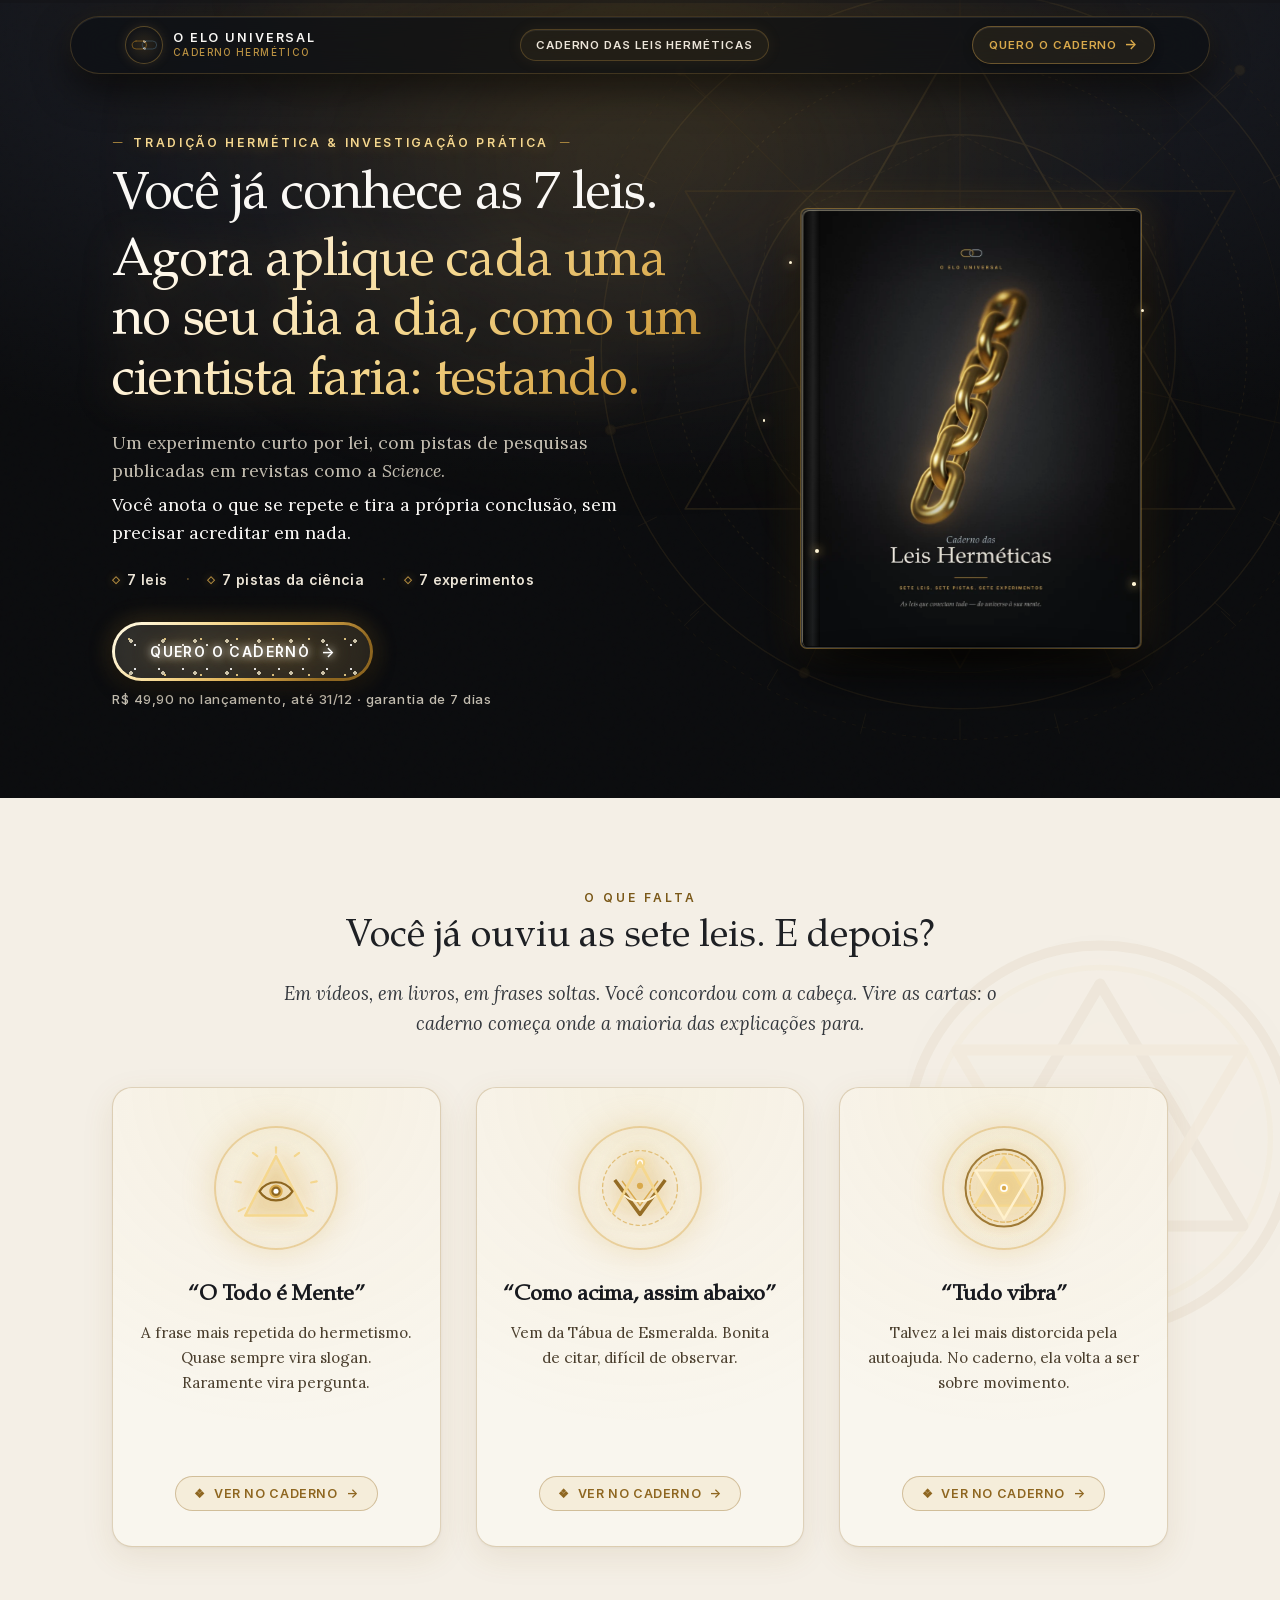
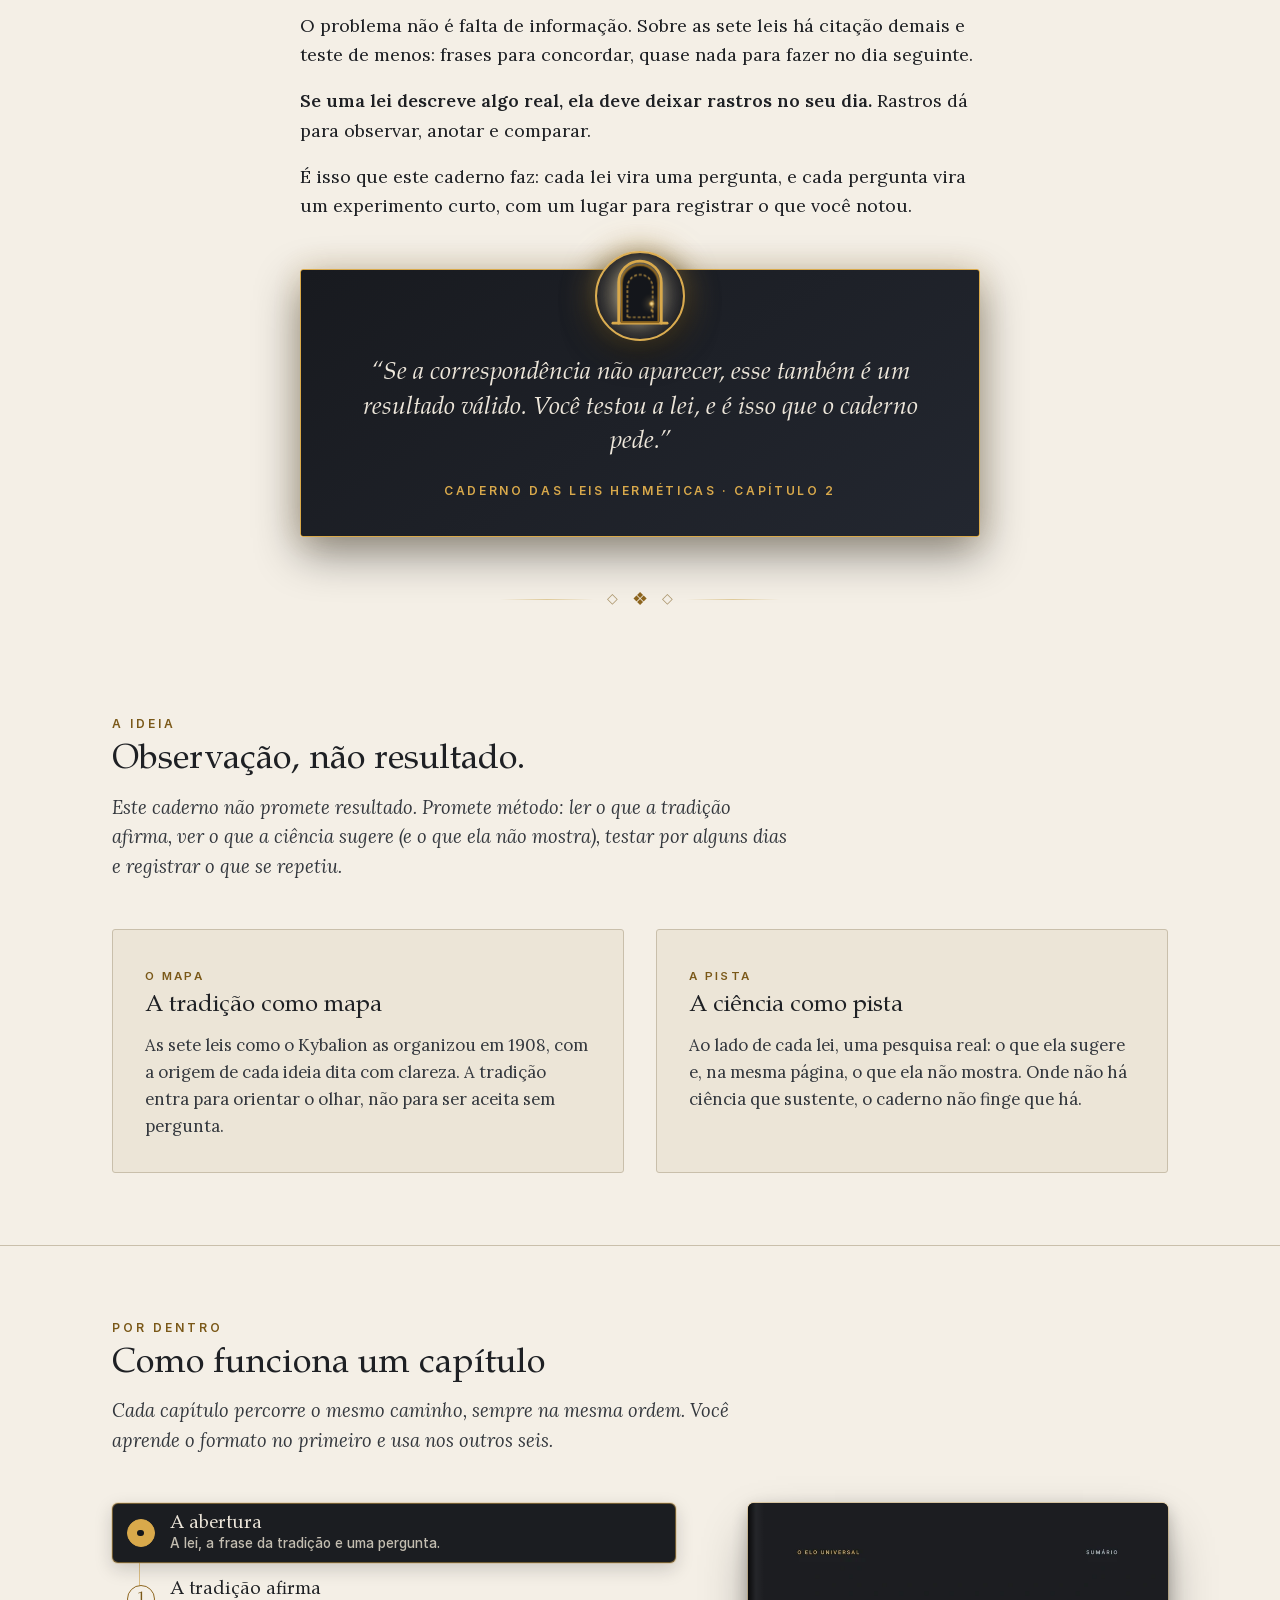
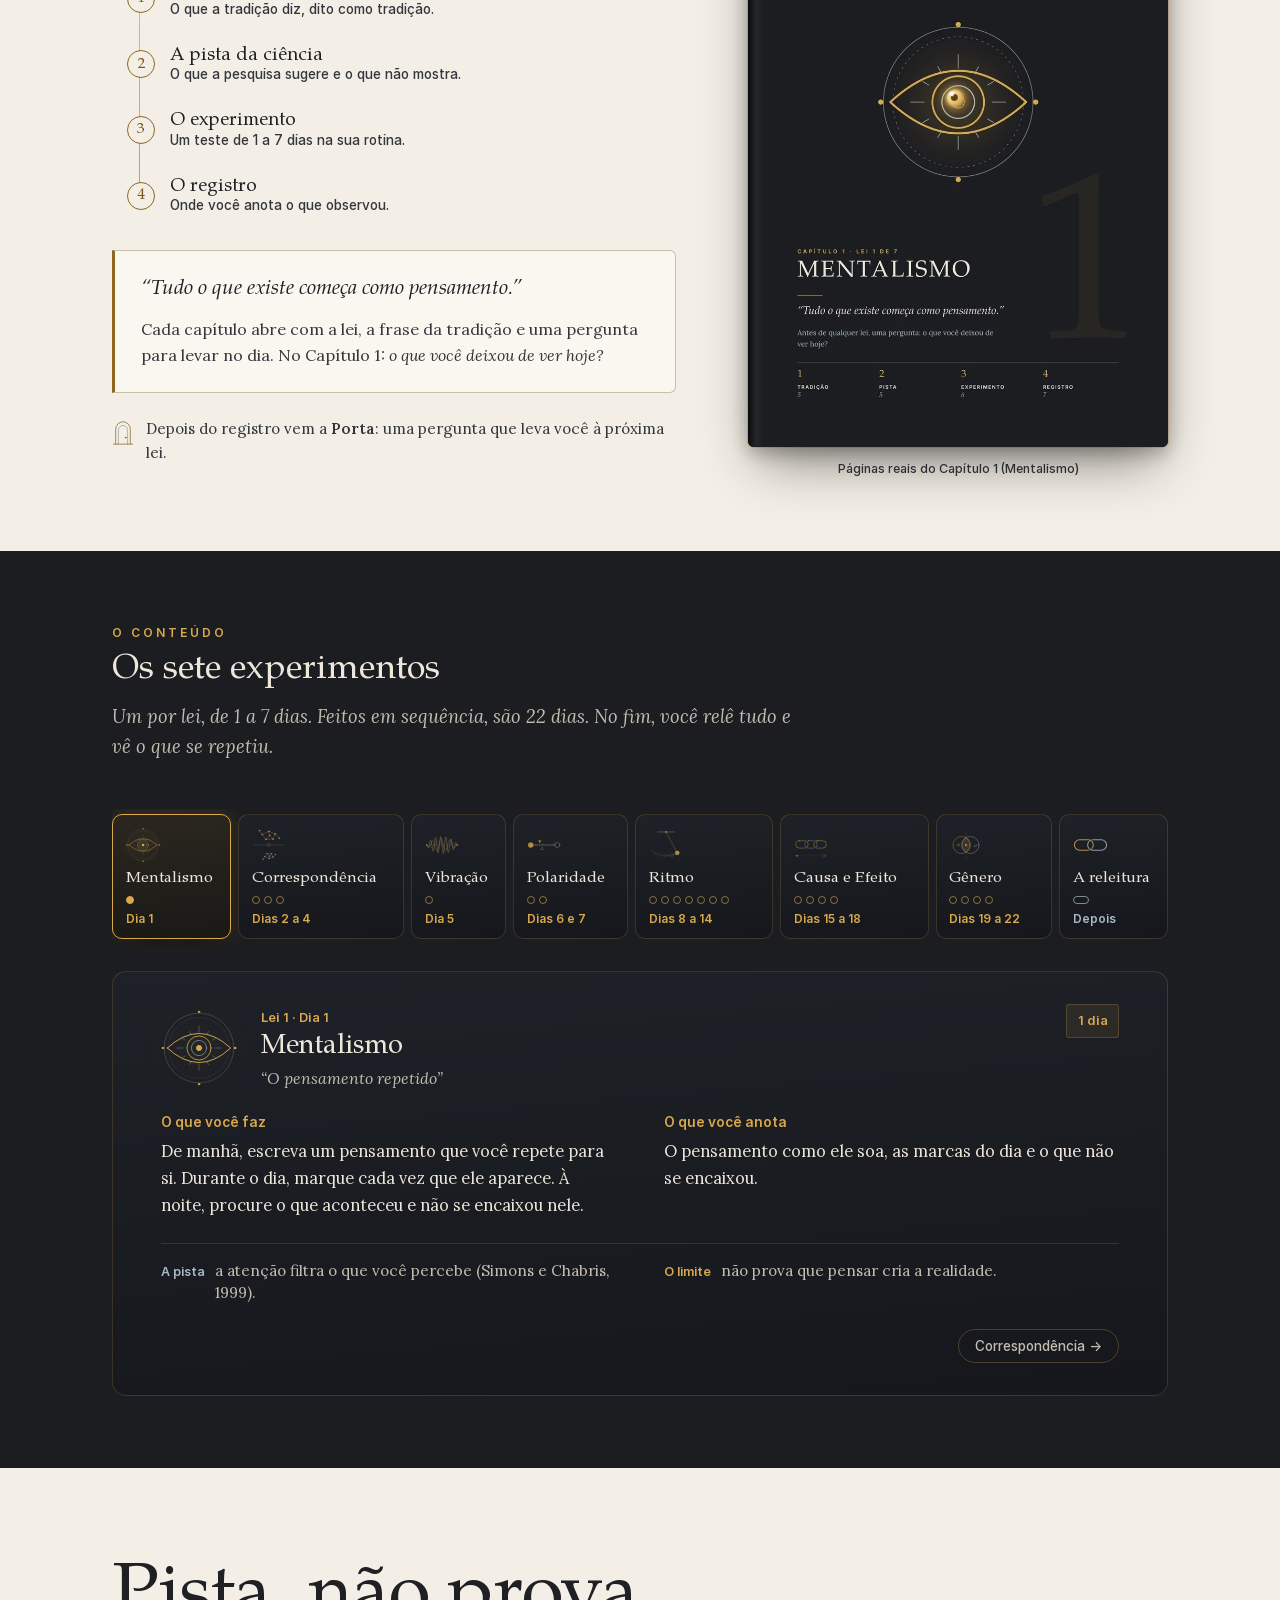
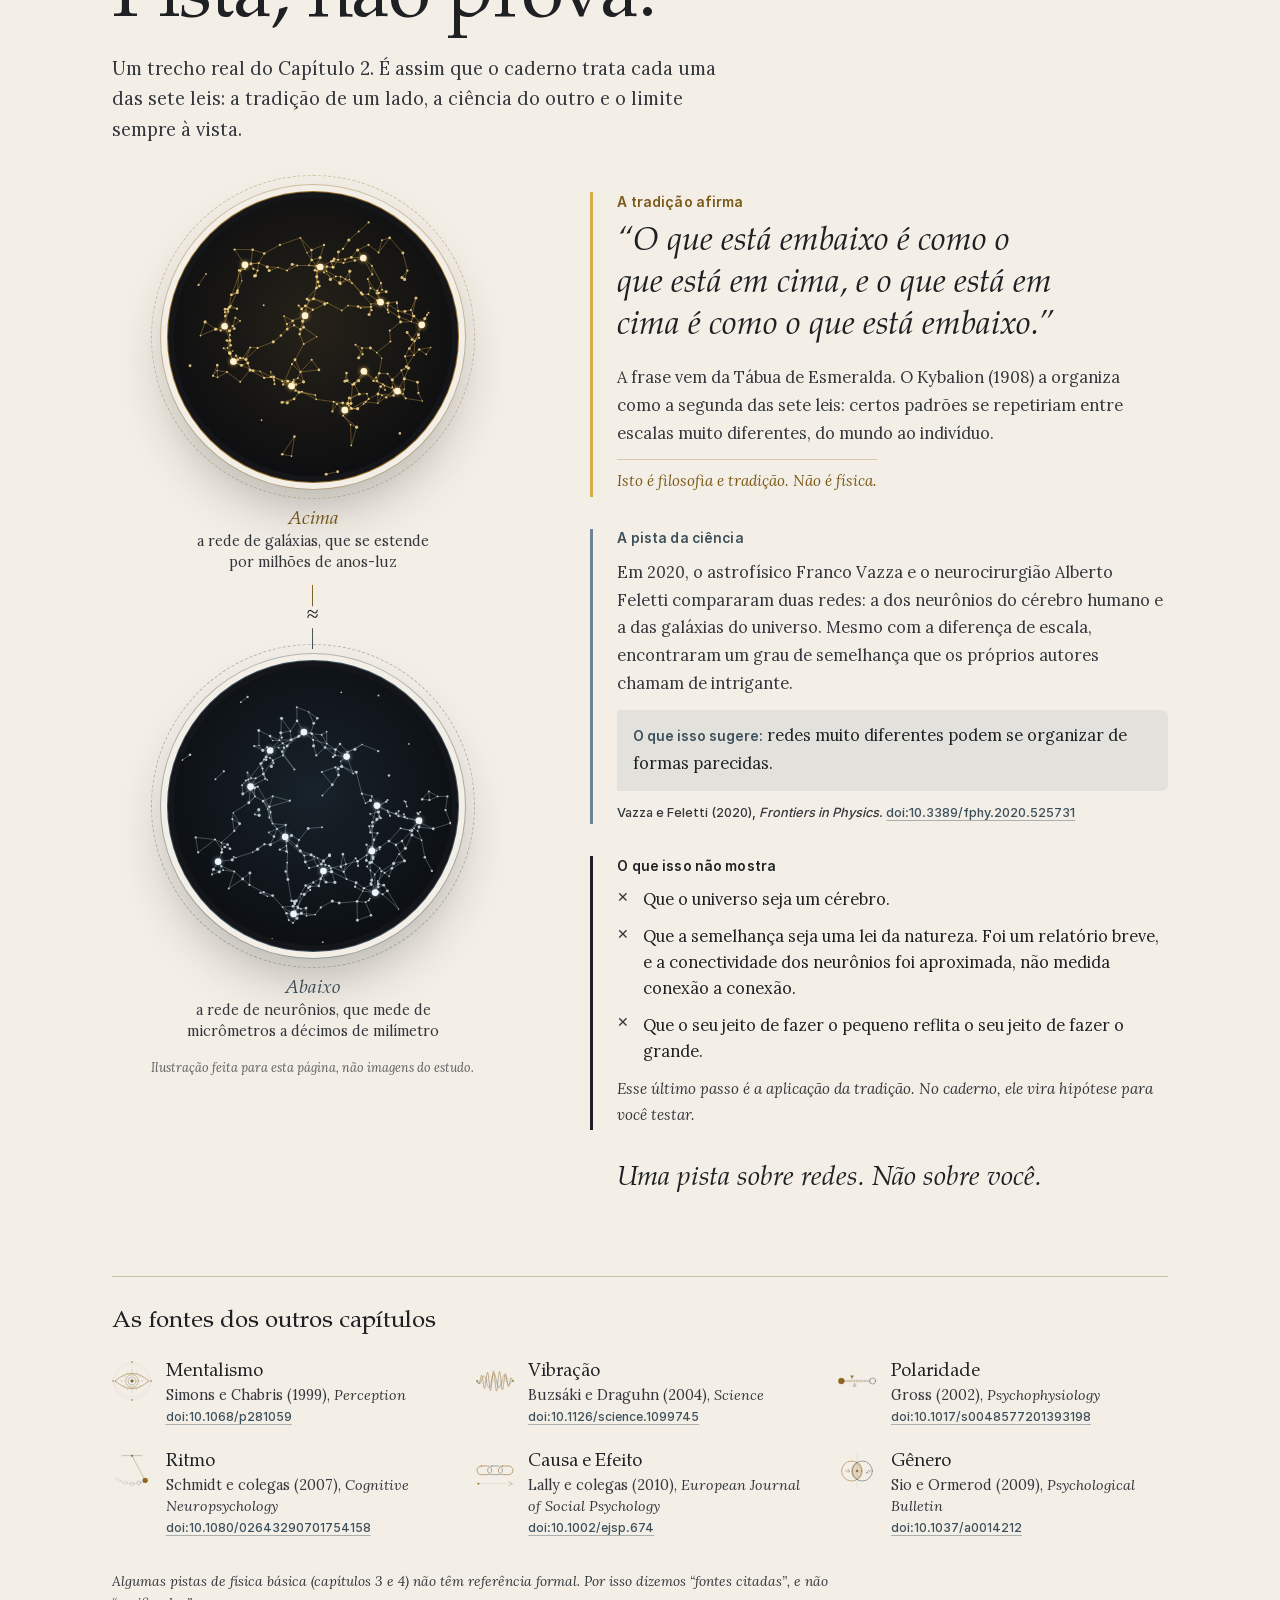
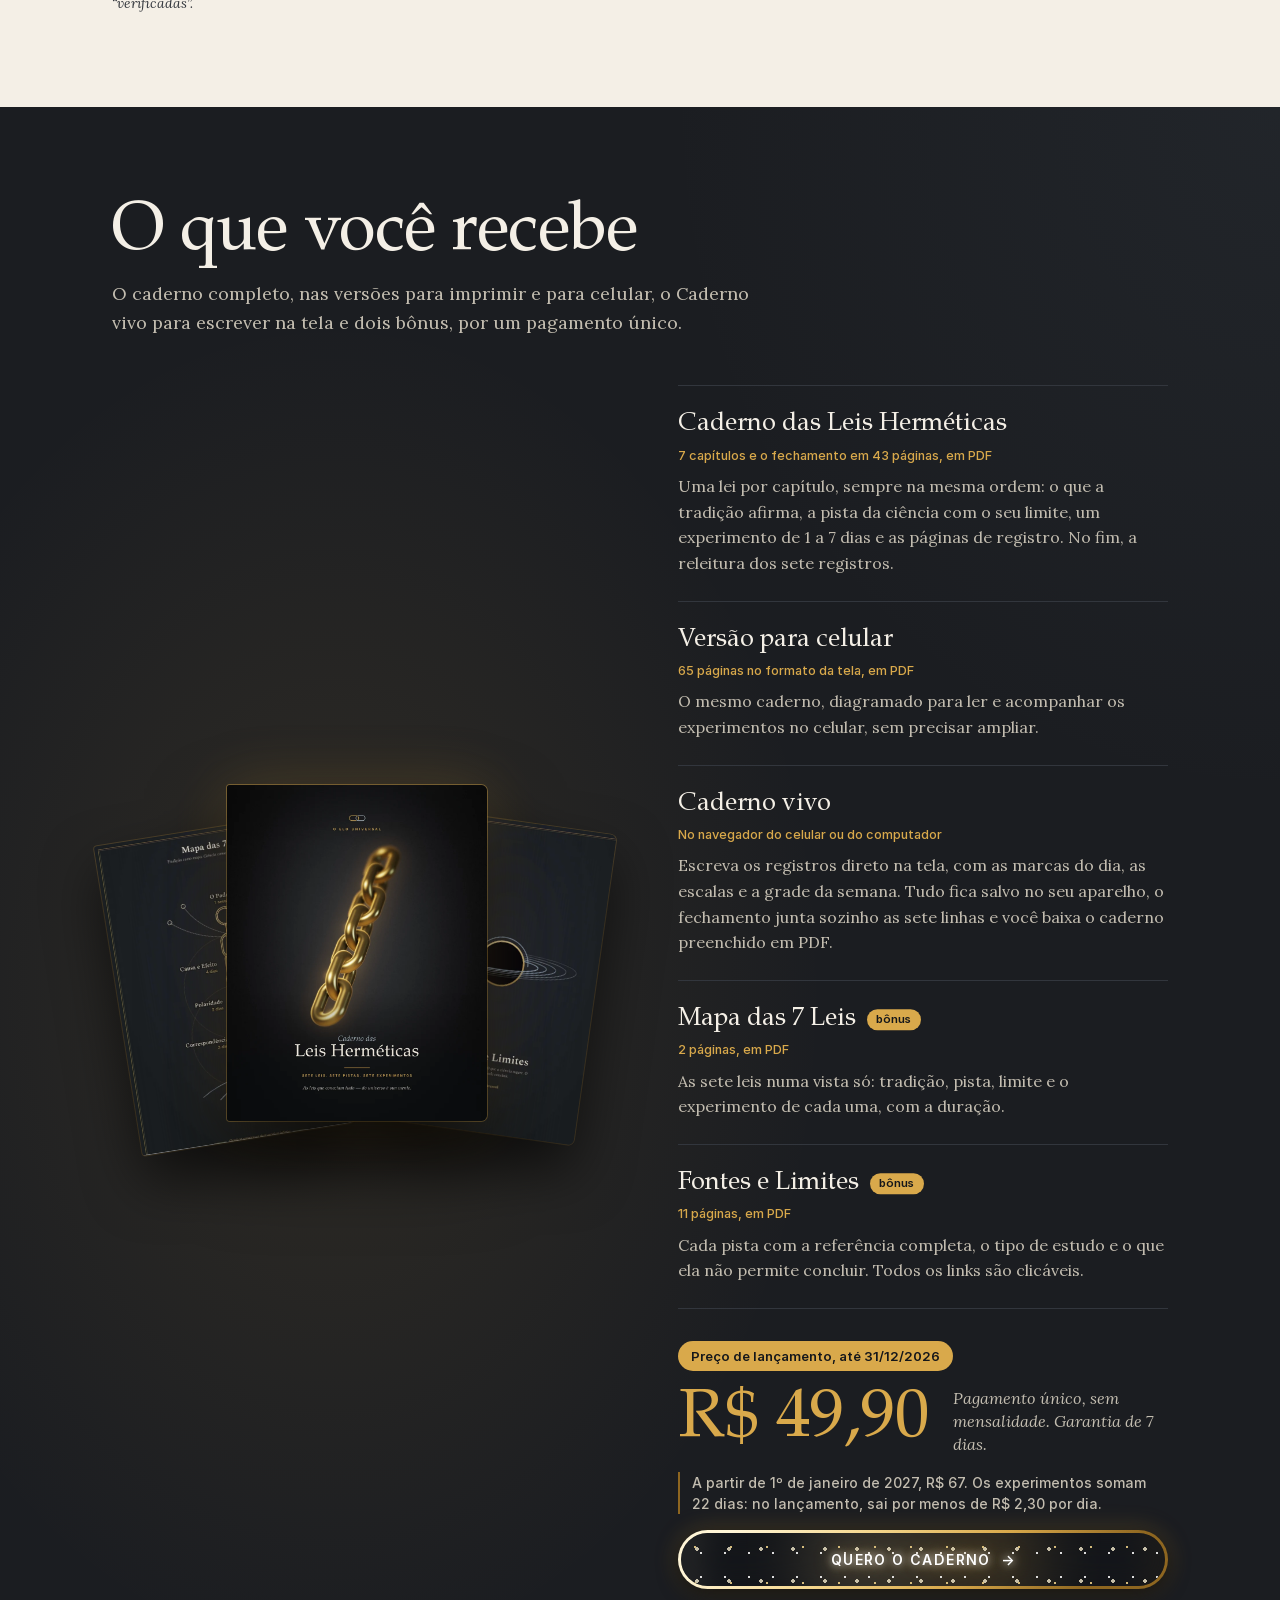
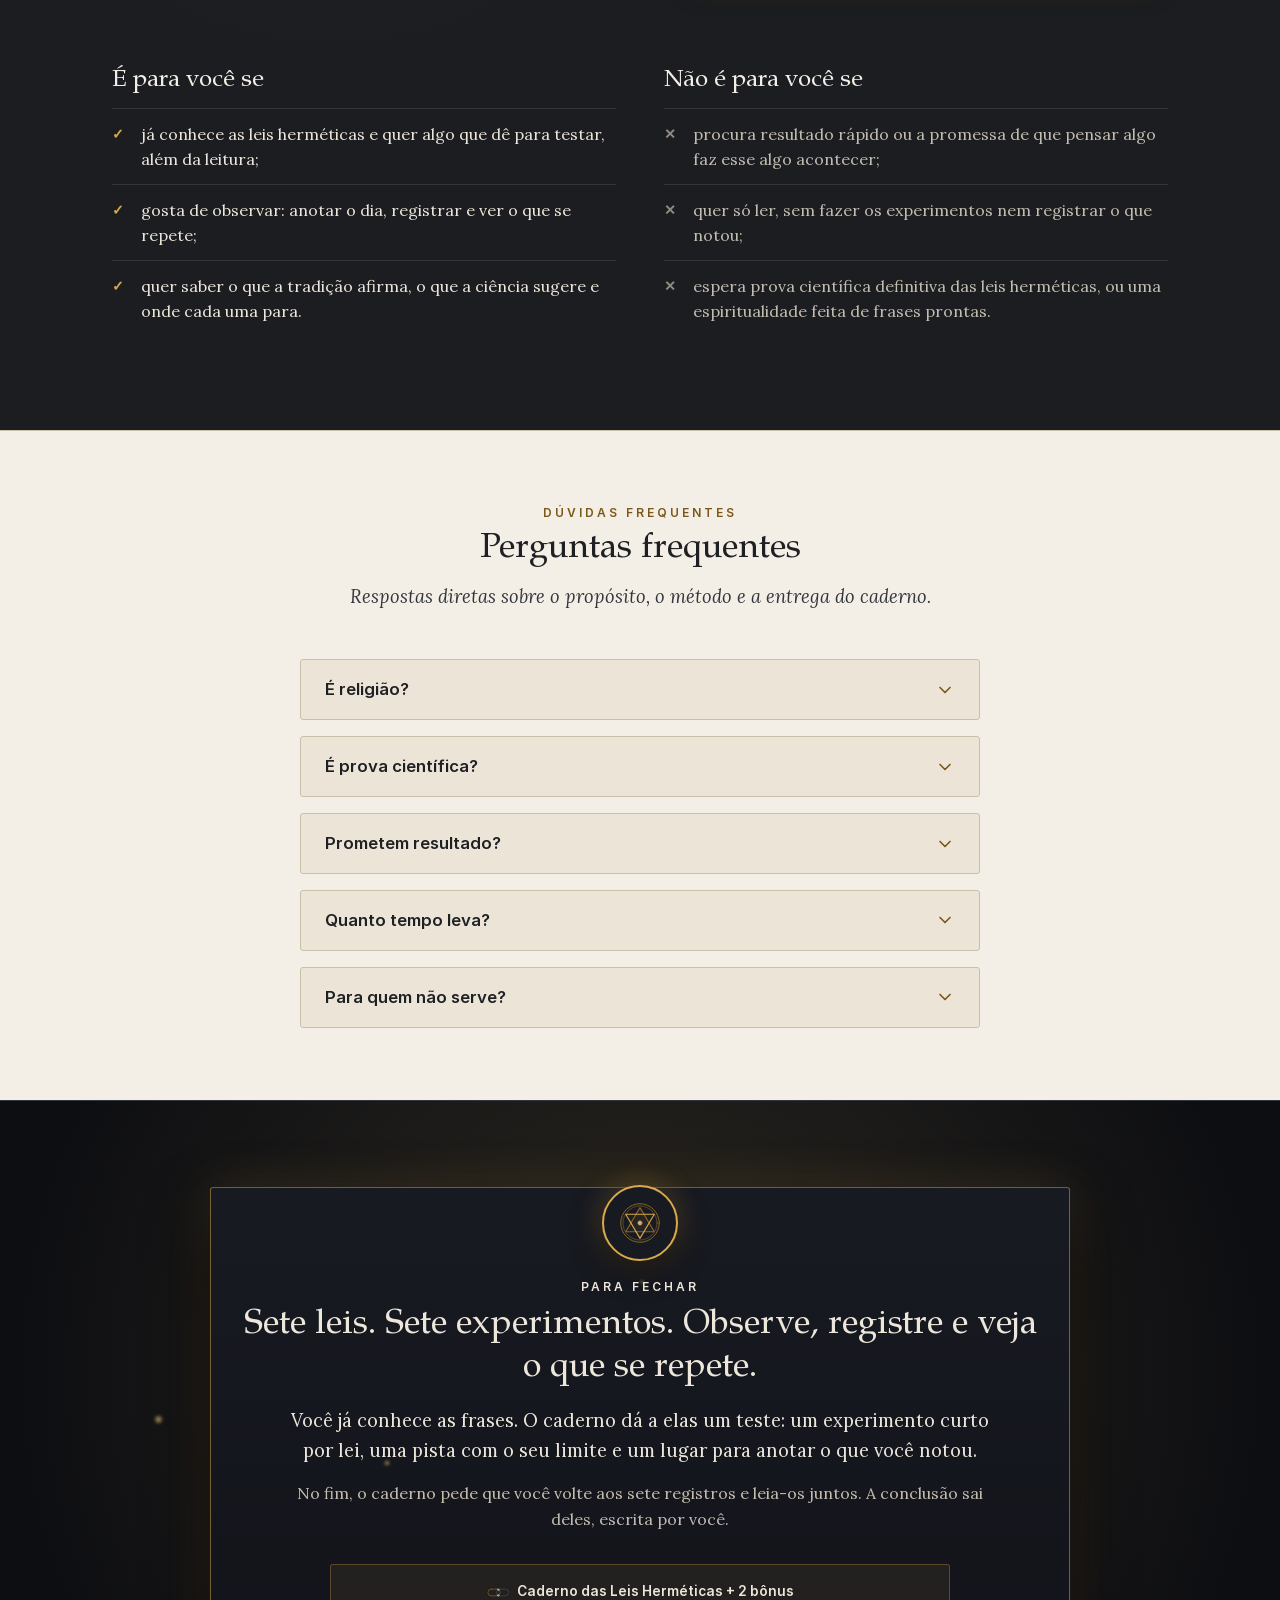
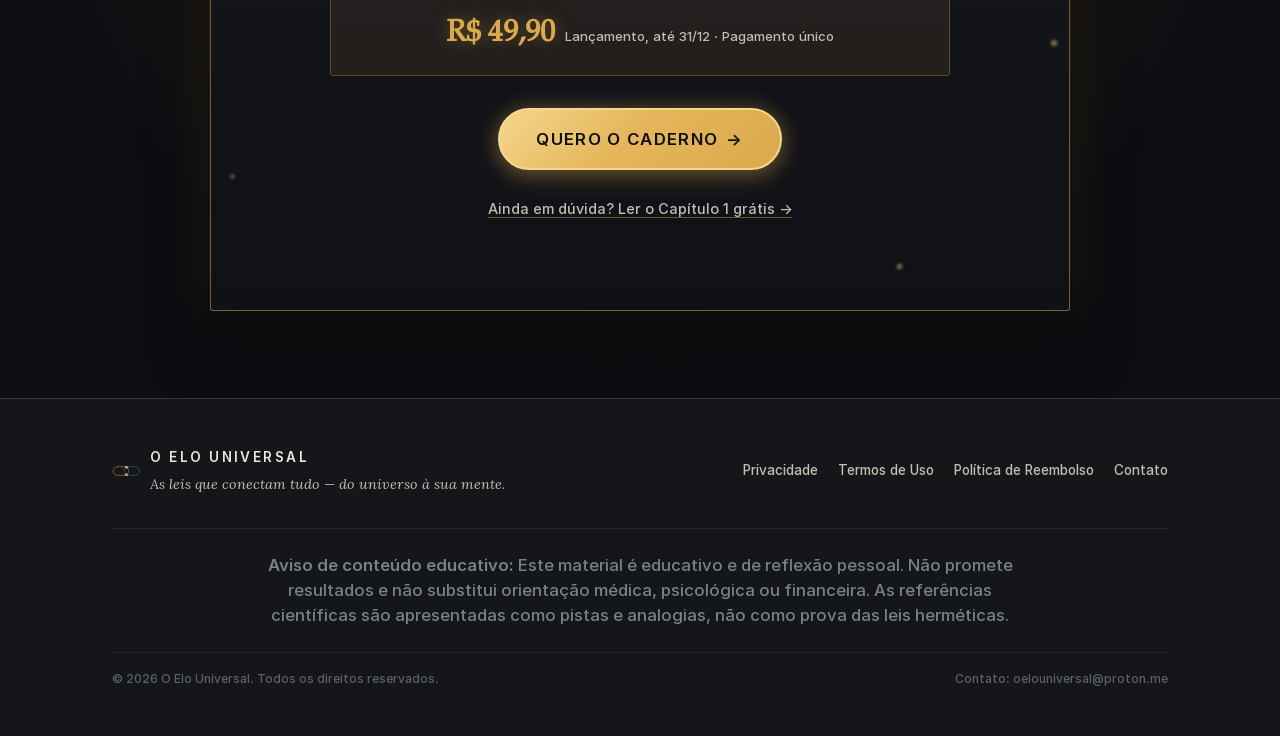
==== commit 4564856f: "feat: Caderno vivo, o caderno para escrever no aparelho (link reservado) - Pagina /caderno-vdx9g64y1" ====
--- a/site/index.html
+++ b/site/index.html
@@ -968,7 +968,7 @@
       <div class="container">
         <header class="of-cabecalho">
           <h2 class="of-titulo">O que você recebe</h2>
-          <p class="of-lead">O caderno completo, nas versões para imprimir e para celular, e dois bônus, por um pagamento único.</p>
+          <p class="of-lead">O caderno completo, nas versões para imprimir e para celular, o Caderno vivo para escrever na tela e dois bônus, por um pagamento único.</p>
         </header>
 
         <div class="of-grade">
@@ -990,6 +990,11 @@
                 <h3 class="of-item-nome">Versão para celular</h3>
                 <p class="of-item-meta">65 páginas no formato da tela, em PDF</p>
                 <p class="of-item-desc">O mesmo caderno, diagramado para ler e acompanhar os experimentos no celular, sem precisar ampliar.</p>
+              </li>
+              <li class="of-item">
+                <h3 class="of-item-nome">Caderno vivo</h3>
+                <p class="of-item-meta">No navegador do celular ou do computador</p>
+                <p class="of-item-desc">Escreva os registros direto na tela, com as marcas do dia, as escalas e a grade da semana. Tudo fica salvo no seu aparelho, o fechamento junta sozinho as sete linhas e você baixa o caderno preenchido em PDF.</p>
               </li>
               <li class="of-item">
                 <h3 class="of-item-nome">Mapa das 7 Leis <span class="of-bonus">bônus</span></h3>
